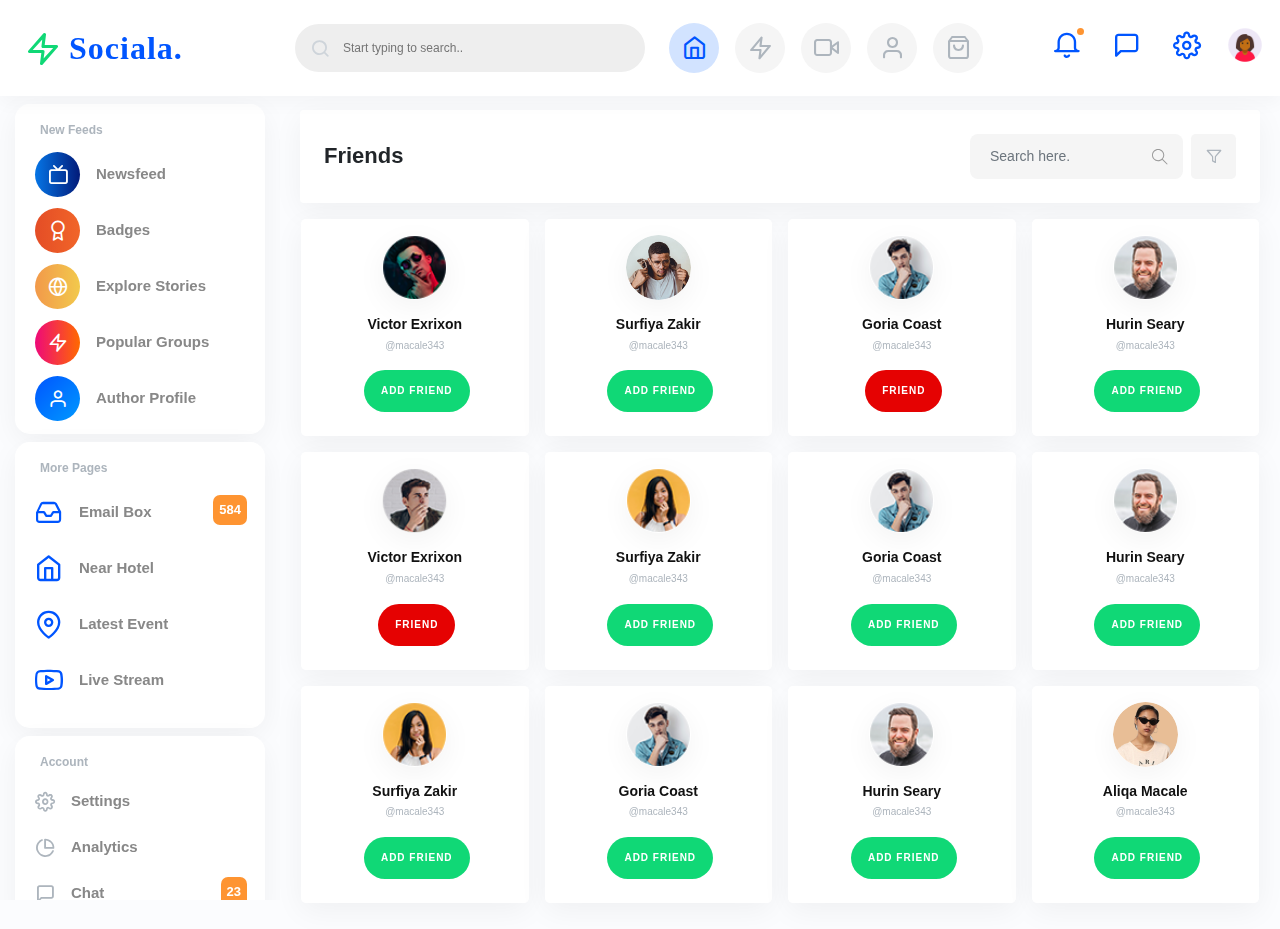
==== default-member.html @ 2d54204a "First Commit" ====
<!DOCTYPE html>
<html lang="en">
<head>
    <meta charset="UTF-8">
    <meta name="viewport" content="width=device-width, initial-scale=1.0">
    <meta http-equiv="X-UA-Compatible" content="ie=edge">
    <title>Sociala - Social Network App HTML Template </title>

    <link rel="stylesheet" href="css/themify-icons.css">
    <link rel="stylesheet" href="css/feather.css">
    <!-- Favicon icon -->
    <link rel="icon" type="image/png" sizes="16x16" href="images/favicon.png">
    <!-- Custom Stylesheet -->
    <link rel="stylesheet" href="css/style.css">

</head>

<body class="color-theme-blue mont-font">

    <div class="preloader"></div>

    
    <div class="main-wrapper">

        <!-- navigation top-->
        <div class="nav-header bg-white shadow-xs border-0">
            <div class="nav-top">
                <a href="index.html"><i class="feather-zap text-success display1-size me-2 ms-0"></i><span class="d-inline-block fredoka-font ls-3 fw-600 text-current font-xxl logo-text mb-0">Sociala. </span> </a>
                <a href="#" class="mob-menu ms-auto me-2 chat-active-btn"><i class="feather-message-circle text-grey-900 font-sm btn-round-md bg-greylight"></i></a>
                <a href="default-video.html" class="mob-menu me-2"><i class="feather-video text-grey-900 font-sm btn-round-md bg-greylight"></i></a>
                <a href="#" class="me-2 menu-search-icon mob-menu"><i class="feather-search text-grey-900 font-sm btn-round-md bg-greylight"></i></a>
                <button class="nav-menu me-0 ms-2"></button>
            </div>
            
            <form action="#" class="float-left header-search">
                <div class="form-group mb-0 icon-input">
                    <i class="feather-search font-sm text-grey-400"></i>
                    <input type="text" placeholder="Start typing to search.." class="bg-grey border-0 lh-32 pt-2 pb-2 ps-5 pe-3 font-xssss fw-500 rounded-xl w350 theme-dark-bg">
                </div>
            </form>
            <a href="default.html" class="p-2 text-center ms-3 menu-icon center-menu-icon"><i class="feather-home font-lg alert-primary btn-round-lg theme-dark-bg text-current "></i></a>
            <a href="default-storie.html" class="p-2 text-center ms-0 menu-icon center-menu-icon"><i class="feather-zap font-lg bg-greylight btn-round-lg theme-dark-bg text-grey-500 "></i></a>
            <a href="default-video.html" class="p-2 text-center ms-0 menu-icon center-menu-icon"><i class="feather-video font-lg bg-greylight btn-round-lg theme-dark-bg text-grey-500 "></i></a>
            <a href="default-group.html" class="p-2 text-center ms-0 menu-icon center-menu-icon"><i class="feather-user font-lg bg-greylight btn-round-lg theme-dark-bg text-grey-500 "></i></a>
            <a href="shop-2.html" class="p-2 text-center ms-0 menu-icon center-menu-icon"><i class="feather-shopping-bag font-lg bg-greylight btn-round-lg theme-dark-bg text-grey-500 "></i></a>

            <a href="#" class="p-2 text-center ms-auto menu-icon" id="dropdownMenu3" data-toggle="dropdown" aria-haspopup="true" aria-expanded="false" data-bs-toggle="dropdown"><span class="dot-count bg-warning"></span><i class="feather-bell font-xl text-current"></i></a>
            <div class="dropdown-menu dropdown-menu-end p-4 rounded-3 border-0 shadow-lg" aria-labelledby="dropdownMenu3">
                
                <h4 class="fw-700 font-xss mb-4">Notification</h4>
                <div class="card bg-transparent-card w-100 border-0 ps-5 mb-3">
                    <img src="images/user-8.png" alt="user" class="w40 position-absolute left-0">
                    <h5 class="font-xsss text-grey-900 mb-1 mt-0 fw-700 d-block">Hendrix Stamp <span class="text-grey-400 font-xsssss fw-600 float-right mt-1"> 3 min</span></h5>
                    <h6 class="text-grey-500 fw-500 font-xssss lh-4">There are many variations of pass..</h6>
                </div>
                <div class="card bg-transparent-card w-100 border-0 ps-5 mb-3">
                    <img src="images/user-4.png" alt="user" class="w40 position-absolute left-0">
                    <h5 class="font-xsss text-grey-900 mb-1 mt-0 fw-700 d-block">Goria Coast <span class="text-grey-400 font-xsssss fw-600 float-right mt-1"> 2 min</span></h5>
                    <h6 class="text-grey-500 fw-500 font-xssss lh-4">Mobile Apps UI Designer is require..</h6>
                </div>

                <div class="card bg-transparent-card w-100 border-0 ps-5 mb-3">
                    <img src="images/user-7.png" alt="user" class="w40 position-absolute left-0">
                    <h5 class="font-xsss text-grey-900 mb-1 mt-0 fw-700 d-block">Surfiya Zakir <span class="text-grey-400 font-xsssss fw-600 float-right mt-1"> 1 min</span></h5>
                    <h6 class="text-grey-500 fw-500 font-xssss lh-4">Mobile Apps UI Designer is require..</h6>
                </div>
                <div class="card bg-transparent-card w-100 border-0 ps-5">
                    <img src="images/user-6.png" alt="user" class="w40 position-absolute left-0">
                    <h5 class="font-xsss text-grey-900 mb-1 mt-0 fw-700 d-block">Victor Exrixon <span class="text-grey-400 font-xsssss fw-600 float-right mt-1"> 30 sec</span></h5>
                    <h6 class="text-grey-500 fw-500 font-xssss lh-4">Mobile Apps UI Designer is require..</h6>
                </div>
            </div>
            <a href="#" class="p-2 text-center ms-3 menu-icon chat-active-btn"><i class="feather-message-square font-xl text-current"></i></a>
            <div class="p-2 text-center ms-3 position-relative dropdown-menu-icon menu-icon cursor-pointer">
                <i class="feather-settings animation-spin d-inline-block font-xl text-current"></i>
                <div class="dropdown-menu-settings switchcolor-wrap">
                    <h4 class="fw-700 font-sm mb-4">Settings</h4>
                    <h6 class="font-xssss text-grey-500 fw-700 mb-3 d-block">Choose Color Theme</h6>
                    <ul>
                        <li>
                            <label class="item-radio item-content">
                                <input type="radio" name="color-radio" value="red" checked=""><i class="ti-check"></i>
                                <span class="circle-color bg-red" style="background-color: #ff3b30;"></span>
                            </label>
                        </li>
                        <li>
                            <label class="item-radio item-content">
                                <input type="radio" name="color-radio" value="green"><i class="ti-check"></i>
                                <span class="circle-color bg-green" style="background-color: #4cd964;"></span>
                            </label>
                        </li>
                        <li>
                            <label class="item-radio item-content">
                                <input type="radio" name="color-radio" value="blue" checked=""><i class="ti-check"></i>
                                <span class="circle-color bg-blue" style="background-color: #132977;"></span>
                            </label>
                        </li>
                        <li>
                            <label class="item-radio item-content">
                                <input type="radio" name="color-radio" value="pink"><i class="ti-check"></i>
                                <span class="circle-color bg-pink" style="background-color: #ff2d55;"></span>
                            </label>
                        </li>
                        <li>
                            <label class="item-radio item-content">
                                <input type="radio" name="color-radio" value="yellow"><i class="ti-check"></i>
                                <span class="circle-color bg-yellow" style="background-color: #ffcc00;"></span>
                            </label>
                        </li>
                        <li>
                            <label class="item-radio item-content">
                                <input type="radio" name="color-radio" value="orange"><i class="ti-check"></i>
                                <span class="circle-color bg-orange" style="background-color: #ff9500;"></span>
                            </label>
                        </li>
                        <li>
                            <label class="item-radio item-content">
                                <input type="radio" name="color-radio" value="gray"><i class="ti-check"></i>
                                <span class="circle-color bg-gray" style="background-color: #8e8e93;"></span>
                            </label>
                        </li>

                        <li>
                            <label class="item-radio item-content">
                                <input type="radio" name="color-radio" value="brown"><i class="ti-check"></i>
                                <span class="circle-color bg-brown" style="background-color: #D2691E;"></span>
                            </label>
                        </li>
                        <li>
                            <label class="item-radio item-content">
                                <input type="radio" name="color-radio" value="darkgreen"><i class="ti-check"></i>
                                <span class="circle-color bg-darkgreen" style="background-color: #228B22;"></span>
                            </label>
                        </li>
                        <li>
                            <label class="item-radio item-content">
                                <input type="radio" name="color-radio" value="deeppink"><i class="ti-check"></i>
                                <span class="circle-color bg-deeppink" style="background-color: #FFC0CB;"></span>
                            </label>
                        </li>
                        <li>
                            <label class="item-radio item-content">
                                <input type="radio" name="color-radio" value="cadetblue"><i class="ti-check"></i>
                                <span class="circle-color bg-cadetblue" style="background-color: #5f9ea0;"></span>
                            </label>
                        </li>
                        <li>
                            <label class="item-radio item-content">
                                <input type="radio" name="color-radio" value="darkorchid"><i class="ti-check"></i>
                                <span class="circle-color bg-darkorchid" style="background-color: #9932cc;"></span>
                            </label>
                        </li>
                    </ul>
                    
                    <div class="card bg-transparent-card border-0 d-block mt-3">
                        <h4 class="d-inline font-xssss mont-font fw-700">Header Background</h4>
                        <div class="d-inline float-right mt-1">
                            <label class="toggle toggle-menu-color"><input type="checkbox"><span class="toggle-icon"></span></label>
                        </div>
                    </div>
                    <div class="card bg-transparent-card border-0 d-block mt-3">
                        <h4 class="d-inline font-xssss mont-font fw-700">Menu Position</h4>
                        <div class="d-inline float-right mt-1">
                            <label class="toggle toggle-menu"><input type="checkbox"><span class="toggle-icon"></span></label>
                        </div>
                    </div>
                    <div class="card bg-transparent-card border-0 d-block mt-3">
                        <h4 class="d-inline font-xssss mont-font fw-700">Dark Mode</h4>
                        <div class="d-inline float-right mt-1">
                            <label class="toggle toggle-dark"><input type="checkbox"><span class="toggle-icon"></span></label>
                        </div>
                    </div>
                    
                </div>
            </div>
            

            <a href="default-settings.html" class="p-0 ms-3 menu-icon"><img src="images/profile-4.png" alt="user" class="w40 mt--1"></a>
            
        </div>
        <!-- navigation top -->

        <!-- navigation left -->
        <nav class="navigation scroll-bar">
            <div class="container ps-0 pe-0">
                <div class="nav-content">
                    <div class="nav-wrap bg-white bg-transparent-card rounded-xxl shadow-xss pt-3 pb-1 mb-2 mt-2">
                        <div class="nav-caption fw-600 font-xssss text-grey-500"><span>New </span>Feeds</div>
                        <ul class="mb-1 top-content">
                            <li class="logo d-none d-xl-block d-lg-block"></li>
                            <li><a href="default.html" class="nav-content-bttn open-font" ><i class="feather-tv btn-round-md bg-blue-gradiant me-3"></i><span>Newsfeed</span></a></li>
                            <li><a href="default-badge.html" class="nav-content-bttn open-font" ><i class="feather-award btn-round-md bg-red-gradiant me-3"></i><span>Badges</span></a></li>
                            <li><a href="default-storie.html" class="nav-content-bttn open-font" ><i class="feather-globe btn-round-md bg-gold-gradiant me-3"></i><span>Explore Stories</span></a></li>
                            <li><a href="default-group.html" class="nav-content-bttn open-font" ><i class="feather-zap btn-round-md bg-mini-gradiant me-3"></i><span>Popular Groups</span></a></li>
                            <li><a href="user-page.html" class="nav-content-bttn open-font"><i class="feather-user btn-round-md bg-primary-gradiant me-3"></i><span>Author Profile </span></a></li>                        
                        </ul>
                    </div>

                    <div class="nav-wrap bg-white bg-transparent-card rounded-xxl shadow-xss pt-3 pb-1 mb-2">
                        <div class="nav-caption fw-600 font-xssss text-grey-500"><span>More </span>Pages</div>
                        <ul class="mb-3">
                            <li><a href="default-email-box.html" class="nav-content-bttn open-font"><i class="font-xl text-current feather-inbox me-3"></i><span>Email Box</span><span class="circle-count bg-warning mt-1">584</span></a></li>
                            <li><a href="default-hotel.html" class="nav-content-bttn open-font"><i class="font-xl text-current feather-home me-3"></i><span>Near Hotel</span></a></li>
                            <li><a href="default-event.html" class="nav-content-bttn open-font"><i class="font-xl text-current feather-map-pin me-3"></i><span>Latest Event</span></a></li>
                            <li><a href="default-live-stream.html" class="nav-content-bttn open-font"><i class="font-xl text-current feather-youtube me-3"></i><span>Live Stream</span></a></li>                        
                        </ul>
                    </div>
                    <div class="nav-wrap bg-white bg-transparent-card rounded-xxl shadow-xss pt-3 pb-1">
                        <div class="nav-caption fw-600 font-xssss text-grey-500"><span></span> Account</div>
                        <ul class="mb-1">
                            <li class="logo d-none d-xl-block d-lg-block"></li>
                            <li><a href="default-settings.html" class="nav-content-bttn open-font h-auto pt-2 pb-2"><i class="font-sm feather-settings me-3 text-grey-500"></i><span>Settings</span></a></li>
                            <li><a href="default-analytics.html" class="nav-content-bttn open-font h-auto pt-2 pb-2"><i class="font-sm feather-pie-chart me-3 text-grey-500"></i><span>Analytics</span></a></li>
                            <li><a href="default-message.html" class="nav-content-bttn open-font h-auto pt-2 pb-2"><i class="font-sm feather-message-square me-3 text-grey-500"></i><span>Chat</span><span class="circle-count bg-warning mt-0">23</span></a></li>
                        </ul>
                    </div>
                </div>
            </div>
        </nav>
        <!-- navigation left -->
        <!-- main content -->
        <div class="main-content right-chat-active">
            
            <div class="middle-sidebar-bottom">
                <div class="middle-sidebar-left pe-0">
                    <div class="row">
                        <div class="col-xl-12">
                            <div class="card shadow-xss w-100 d-block d-flex border-0 p-4 mb-3">
                                <div class="card-body d-flex align-items-center p-0">
                                    <h2 class="fw-700 mb-0 mt-0 font-md text-grey-900">Friends</h2>
                                    <div class="search-form-2 ms-auto">
                                        <i class="ti-search font-xss"></i>
                                        <input type="text" class="form-control text-grey-500 mb-0 bg-greylight theme-dark-bg border-0" placeholder="Search here.">
                                    </div>
                                    <a href="#" class="btn-round-md ms-2 bg-greylight theme-dark-bg rounded-3"><i class="feather-filter font-xss text-grey-500"></i></a>
                                </div>
                            </div>

                            <div class="row ps-2 pe-2">
                                <div class="col-md-3 col-sm-4 pe-2 ps-2">
                                    <div class="card d-block border-0 shadow-xss rounded-3 overflow-hidden mb-3">
                                        <div class="card-body d-block w-100 ps-3 pe-3 pb-4 text-center">
                                            <figure class="avatar ms-auto me-auto mb-0 position-relative w65 z-index-1"><img src="images/user-7.png" alt="image" class="float-right p-0 bg-white rounded-circle w-100 shadow-xss"></figure>
                                            <div class="clearfix"></div>
                                            <h4 class="fw-700 font-xsss mt-3 mb-1">Victor Exrixon </h4>
                                            <p class="fw-500 font-xsssss text-grey-500 mt-0 mb-3">@macale343</p>
                                            <a href="#" class="mt-0 btn pt-2 pb-2 ps-3 pe-3 lh-24 ms-1 ls-3 d-inline-block rounded-xl bg-success font-xsssss fw-700 ls-lg text-white">ADD FRIEND</a>
                                        </div>
                                    </div>
                                </div> 

                                <div class="col-md-3 col-sm-4 pe-2 ps-2">
                                    <div class="card d-block border-0 shadow-xss rounded-3 overflow-hidden mb-3">
                                        <div class="card-body d-block w-100 ps-3 pe-3 pb-4 text-center">
                                            <figure class="avatar ms-auto me-auto mb-0 position-relative w65 z-index-1"><img src="images/user-12.png" alt="image" class="float-right p-0 bg-white rounded-circle w-100 shadow-xss"></figure>
                                            <div class="clearfix"></div>
                                            <h4 class="fw-700 font-xsss mt-3 mb-1">Surfiya Zakir </h4>
                                            <p class="fw-500 font-xsssss text-grey-500 mt-0 mb-3">@macale343</p>
                                            <a href="#" class="mt-0 btn pt-2 pb-2 ps-3 pe-3 lh-24 ms-1 ls-3 d-inline-block rounded-xl bg-success font-xsssss fw-700 ls-lg text-white">ADD FRIEND</a>
                                        </div>
                                    </div>
                                </div>                                 

                                <div class="col-md-3 col-sm-4 pe-2 ps-2">
                                    <div class="card d-block border-0 shadow-xss rounded-3 overflow-hidden mb-3">
                                        <div class="card-body d-block w-100 ps-3 pe-3 pb-4 text-center">
                                            <figure class="avatar ms-auto me-auto mb-0 position-relative w65 z-index-1"><img src="images/user-4.png" alt="image" class="float-right p-0 bg-white rounded-circle w-100 shadow-xss"></figure>
                                            <div class="clearfix"></div>
                                            <h4 class="fw-700 font-xsss mt-3 mb-1">Goria Coast </h4>
                                            <p class="fw-500 font-xsssss text-grey-500 mt-0 mb-3">@macale343</p>
                                            <a href="#" class="mt-0 btn pt-2 pb-2 ps-3 pe-3 lh-24 ms-1 ls-3 d-inline-block rounded-xl bg-danger font-xsssss fw-700 ls-lg text-white">FRIEND</a>
                                        </div>
                                    </div>
                                </div> 

                                <div class="col-md-3 col-sm-4 pe-2 ps-2">
                                    <div class="card d-block border-0 shadow-xss rounded-3 overflow-hidden mb-3">
                                        <div class="card-body d-block w-100 ps-3 pe-3 pb-4 text-center">
                                            <figure class="avatar ms-auto me-auto mb-0 position-relative w65 z-index-1"><img src="images/user-3.png" alt="image" class="float-right p-0 bg-white rounded-circle w-100 shadow-xss"></figure>
                                            <div class="clearfix"></div>
                                            <h4 class="fw-700 font-xsss mt-3 mb-1">Hurin Seary </h4>
                                            <p class="fw-500 font-xsssss text-grey-500 mt-0 mb-3">@macale343</p>
                                            <a href="#" class="mt-0 btn pt-2 pb-2 ps-3 pe-3 lh-24 ms-1 ls-3 d-inline-block rounded-xl bg-success font-xsssss fw-700 ls-lg text-white">ADD FRIEND</a>
                                        </div>
                                    </div>
                                </div>


                                <div class="col-md-3 col-sm-4 pe-2 ps-2">
                                    <div class="card d-block border-0 shadow-xss rounded-3 overflow-hidden mb-3 mt-0">
                                        <div class="card-body d-block w-100 ps-3 pe-3 pb-4 text-center">
                                            <figure class="avatar ms-auto me-auto mb-0 position-relative w65 z-index-1"><img src="images/user-2.png" alt="image" class="float-right p-0 bg-white rounded-circle w-100 shadow-xss"></figure>
                                            <div class="clearfix"></div>
                                            <h4 class="fw-700 font-xsss mt-3 mb-1">Victor Exrixon </h4>
                                            <p class="fw-500 font-xsssss text-grey-500 mt-0 mb-3">@macale343</p>
                                            <a href="#" class="mt-0 btn pt-2 pb-2 ps-3 pe-3 lh-24 ms-1 ls-3 d-inline-block rounded-xl bg-danger font-xsssss fw-700 ls-lg text-white">FRIEND</a>
                                        </div>
                                    </div>
                                </div> 

                                <div class="col-md-3 col-sm-4 pe-2 ps-2">
                                    <div class="card d-block border-0 shadow-xss rounded-3 overflow-hidden mb-3 mt-0">
                                        <div class="card-body d-block w-100 ps-3 pe-3 pb-4 text-center">
                                            <figure class="avatar ms-auto me-auto mb-0 position-relative w65 z-index-1"><img src="images/user-8.png" alt="image" class="float-right p-0 bg-white rounded-circle w-100 shadow-xss"></figure>
                                            <div class="clearfix"></div>
                                            <h4 class="fw-700 font-xsss mt-3 mb-1">Surfiya Zakir </h4>
                                            <p class="fw-500 font-xsssss text-grey-500 mt-0 mb-3">@macale343</p>
                                            <a href="#" class="mt-0 btn pt-2 pb-2 ps-3 pe-3 lh-24 ms-1 ls-3 d-inline-block rounded-xl bg-success font-xsssss fw-700 ls-lg text-white">ADD FRIEND</a>
                                        </div>
                                    </div>
                                </div>                                 

                                <div class="col-md-3 col-sm-4 pe-2 ps-2">
                                    <div class="card d-block border-0 shadow-xss rounded-3 overflow-hidden mb-3 mt-0">
                                        <div class="card-body d-block w-100 ps-3 pe-3 pb-4 text-center">
                                            <figure class="avatar ms-auto me-auto mb-0 position-relative w65 z-index-1"><img src="images/user-4.png" alt="image" class="float-right p-0 bg-white rounded-circle w-100 shadow-xss"></figure>
                                            <div class="clearfix"></div>
                                            <h4 class="fw-700 font-xsss mt-3 mb-1">Goria Coast </h4>
                                            <p class="fw-500 font-xsssss text-grey-500 mt-0 mb-3">@macale343</p>
                                            <a href="#" class="mt-0 btn pt-2 pb-2 ps-3 pe-3 lh-24 ms-1 ls-3 d-inline-block rounded-xl bg-success font-xsssss fw-700 ls-lg text-white">ADD FRIEND</a>
                                        </div>
                                    </div>
                                </div> 

                                <div class="col-md-3 col-sm-4 pe-2 ps-2">
                                    <div class="card d-block border-0 shadow-xss rounded-3 overflow-hidden mb-3 mt-0">
                                        <div class="card-body d-block w-100 ps-3 pe-3 pb-4 text-center">
                                            <figure class="avatar ms-auto me-auto mb-0 position-relative w65 z-index-1"><img src="images/user-3.png" alt="image" class="float-right p-0 bg-white rounded-circle w-100 shadow-xss"></figure>
                                            <div class="clearfix"></div>
                                            <h4 class="fw-700 font-xsss mt-3 mb-1">Hurin Seary </h4>
                                            <p class="fw-500 font-xsssss text-grey-500 mt-0 mb-3">@macale343</p>
                                            <a href="#" class="mt-0 btn pt-2 pb-2 ps-3 pe-3 lh-24 ms-1 ls-3 d-inline-block rounded-xl bg-success font-xsssss fw-700 ls-lg text-white">ADD FRIEND</a>
                                        </div>
                                    </div>
                                </div> 


                                <div class="col-md-3 col-sm-4 pe-2 ps-2">
                                    <div class="card d-block border-0 shadow-xss rounded-3 overflow-hidden mb-3 mt-0">
                                        <div class="card-body d-block w-100 ps-3 pe-3 pb-4 text-center">
                                            <figure class="avatar ms-auto me-auto mb-0 position-relative w65 z-index-1"><img src="images/user-8.png" alt="image" class="float-right p-0 bg-white rounded-circle w-100 shadow-xss"></figure>
                                            <div class="clearfix"></div>
                                            <h4 class="fw-700 font-xsss mt-3 mb-1">Surfiya Zakir </h4>
                                            <p class="fw-500 font-xsssss text-grey-500 mt-0 mb-3">@macale343</p>
                                            <a href="#" class="mt-0 btn pt-2 pb-2 ps-3 pe-3 lh-24 ms-1 ls-3 d-inline-block rounded-xl bg-success font-xsssss fw-700 ls-lg text-white">ADD FRIEND</a>
                                        </div>
                                    </div>
                                </div> 

                                <div class="col-md-3 col-sm-4 pe-2 ps-2">
                                    <div class="card d-block border-0 shadow-xss rounded-3 overflow-hidden mb-3 mt-0">
                                        <div class="card-body d-block w-100 ps-3 pe-3 pb-4 text-center">
                                            <figure class="avatar ms-auto me-auto mb-0 position-relative w65 z-index-1"><img src="images/user-4.png" alt="image" class="float-right p-0 bg-white rounded-circle w-100 shadow-xss"></figure>
                                            <div class="clearfix"></div>
                                            <h4 class="fw-700 font-xsss mt-3 mb-1">Goria Coast </h4>
                                            <p class="fw-500 font-xsssss text-grey-500 mt-0 mb-3">@macale343</p>
                                            <a href="#" class="mt-0 btn pt-2 pb-2 ps-3 pe-3 lh-24 ms-1 ls-3 d-inline-block rounded-xl bg-success font-xsssss fw-700 ls-lg text-white">ADD FRIEND</a>
                                        </div>
                                    </div>
                                </div>                                 

                                <div class="col-md-3 col-sm-4 pe-2 ps-2">
                                    <div class="card d-block border-0 shadow-xss rounded-3 overflow-hidden mb-3 mt-0">
                                        <div class="card-body d-block w-100 ps-3 pe-3 pb-4 text-center">
                                            <figure class="avatar ms-auto me-auto mb-0 position-relative w65 z-index-1"><img src="images/user-3.png" alt="image" class="float-right p-0 bg-white rounded-circle w-100 shadow-xss"></figure>
                                            <div class="clearfix"></div>
                                            <h4 class="fw-700 font-xsss mt-3 mb-1">Hurin Seary </h4>
                                            <p class="fw-500 font-xsssss text-grey-500 mt-0 mb-3">@macale343</p>
                                            <a href="#" class="mt-0 btn pt-2 pb-2 ps-3 pe-3 lh-24 ms-1 ls-3 d-inline-block rounded-xl bg-success font-xsssss fw-700 ls-lg text-white">ADD FRIEND</a>
                                        </div>
                                    </div>
                                </div> 

                                <div class="col-md-3 col-sm-4 pe-2 ps-2">
                                    <div class="card d-block border-0 shadow-xss rounded-3 overflow-hidden mb-3 mt-0">
                                        <div class="card-body d-block w-100 ps-3 pe-3 pb-4 text-center">
                                            <figure class="avatar ms-auto me-auto mb-0 position-relative w65 z-index-1"><img src="images/user-11.png" alt="image" class="float-right p-0 bg-white rounded-circle w-100 shadow-xss" style="opacity: 1;"></figure>
                                            <div class="clearfix"></div>
                                            <h4 class="fw-700 font-xsss mt-3 mb-1">Aliqa Macale </h4>
                                            <p class="fw-500 font-xsssss text-grey-500 mt-0 mb-3">@macale343</p>
                                            <a href="#" class="mt-0 btn pt-2 pb-2 ps-3 pe-3 lh-24 ms-1 ls-3 d-inline-block rounded-xl bg-success font-xsssss fw-700 ls-lg text-white">ADD FRIEND</a>
                                        </div>
                                    </div>
                                </div> 
                            </div>
                        </div>               
                    </div>
                </div>
                 
            </div>            
        </div>
        <!-- main content -->

        <!-- right chat -->
        <div class="right-chat nav-wrap mt-2 right-scroll-bar">
            <div class="middle-sidebar-right-content bg-white shadow-xss rounded-xxl">

                <!-- loader wrapper -->
                <div class="preloader-wrap p-3">
                    <div class="box shimmer">
                        <div class="lines">
                            <div class="line s_shimmer"></div>
                            <div class="line s_shimmer"></div>
                            <div class="line s_shimmer"></div>
                            <div class="line s_shimmer"></div>
                        </div>
                    </div>
                    <div class="box shimmer mb-3">
                        <div class="lines">
                            <div class="line s_shimmer"></div>
                            <div class="line s_shimmer"></div>
                            <div class="line s_shimmer"></div>
                            <div class="line s_shimmer"></div>
                        </div>
                    </div>
                    <div class="box shimmer">
                        <div class="lines">
                            <div class="line s_shimmer"></div>
                            <div class="line s_shimmer"></div>
                            <div class="line s_shimmer"></div>
                            <div class="line s_shimmer"></div>
                        </div>
                    </div>
                </div>
                <!-- loader wrapper -->

                <div class="section full pe-3 ps-4 pt-4 position-relative feed-body">
                    <h4 class="font-xsssss text-grey-500 text-uppercase fw-700 ls-3">CONTACTS</h4>
                    <ul class="list-group list-group-flush">
                        <li class="bg-transparent list-group-item no-icon pe-0 ps-0 pt-2 pb-2 border-0 d-flex align-items-center">
                            <figure class="avatar float-left mb-0 me-2">
                                <img src="images/user-8.png" alt="image" class="w35">
                            </figure>
                            <h3 class="fw-700 mb-0 mt-0">
                                <a class="font-xssss text-grey-600 d-block text-dark model-popup-chat" href="#">Hurin Seary</a>
                            </h3>
                            <span class="badge badge-primary text-white badge-pill fw-500 mt-0">2</span>
                        </li>
                        <li class="bg-transparent list-group-item no-icon pe-0 ps-0 pt-2 pb-2 border-0 d-flex align-items-center">
                            <figure class="avatar float-left mb-0 me-2">
                                <img src="images/user-7.png" alt="image" class="w35">
                            </figure>
                            <h3 class="fw-700 mb-0 mt-0">
                                <a class="font-xssss text-grey-600 d-block text-dark model-popup-chat" href="#">Victor Exrixon</a>
                            </h3>
                            <span class="bg-success ms-auto btn-round-xss"></span>
                        </li>
                        <li class="bg-transparent list-group-item no-icon pe-0 ps-0 pt-2 pb-2 border-0 d-flex align-items-center">
                            <figure class="avatar float-left mb-0 me-2">
                                <img src="images/user-6.png" alt="image" class="w35">
                            </figure>
                            <h3 class="fw-700 mb-0 mt-0">
                                <a class="font-xssss text-grey-600 d-block text-dark model-popup-chat" href="#">Surfiya Zakir</a>
                            </h3>
                            <span class="bg-warning ms-auto btn-round-xss"></span>
                        </li>
                        <li class="bg-transparent list-group-item no-icon pe-0 ps-0 pt-2 pb-2 border-0 d-flex align-items-center">
                            <figure class="avatar float-left mb-0 me-2">
                                <img src="images/user-5.png" alt="image" class="w35">
                            </figure>
                            <h3 class="fw-700 mb-0 mt-0">
                                <a class="font-xssss text-grey-600 d-block text-dark model-popup-chat" href="#">Goria Coast</a>
                            </h3>
                            <span class="bg-success ms-auto btn-round-xss"></span>
                        </li>
                        <li class="bg-transparent list-group-item no-icon pe-0 ps-0 pt-2 pb-2 border-0 d-flex align-items-center">
                            <figure class="avatar float-left mb-0 me-2">
                                <img src="images/user-4.png" alt="image" class="w35">
                            </figure>
                            <h3 class="fw-700 mb-0 mt-0">
                                <a class="font-xssss text-grey-600 d-block text-dark model-popup-chat" href="#">Hurin Seary</a>
                            </h3>
                            <span class="badge mt-0 text-grey-500 badge-pill pe-0 font-xsssss">4:09 pm</span>
                        </li>
                        <li class="bg-transparent list-group-item no-icon pe-0 ps-0 pt-2 pb-2 border-0 d-flex align-items-center">
                            <figure class="avatar float-left mb-0 me-2">
                                <img src="images/user-3.png" alt="image" class="w35">
                            </figure>
                            <h3 class="fw-700 mb-0 mt-0">
                                <a class="font-xssss text-grey-600 d-block text-dark model-popup-chat" href="#">David Goria</a>
                            </h3>
                            <span class="badge mt-0 text-grey-500 badge-pill pe-0 font-xsssss">2 days</span>
                        </li>
                        <li class="bg-transparent list-group-item no-icon pe-0 ps-0 pt-2 pb-2 border-0 d-flex align-items-center">
                            <figure class="avatar float-left mb-0 me-2">
                                <img src="images/user-2.png" alt="image" class="w35">
                            </figure>
                            <h3 class="fw-700 mb-0 mt-0">
                                <a class="font-xssss text-grey-600 d-block text-dark model-popup-chat" href="#">Seary Victor</a>
                            </h3>
                            <span class="bg-success ms-auto btn-round-xss"></span>
                        </li>
                        <li class="bg-transparent list-group-item no-icon pe-0 ps-0 pt-2 pb-2 border-0 d-flex align-items-center">
                            <figure class="avatar float-left mb-0 me-2">
                                <img src="images/user-12.png" alt="image" class="w35">
                            </figure>
                            <h3 class="fw-700 mb-0 mt-0">
                                <a class="font-xssss text-grey-600 d-block text-dark model-popup-chat" href="#">Ana Seary</a>
                            </h3>
                            <span class="bg-success ms-auto btn-round-xss"></span>
                        </li>
                        
                    </ul>
                </div>
                <div class="section full pe-3 ps-4 pt-4 pb-4 position-relative feed-body">
                    <h4 class="font-xsssss text-grey-500 text-uppercase fw-700 ls-3">GROUPS</h4>
                    <ul class="list-group list-group-flush">
                        <li class="bg-transparent list-group-item no-icon pe-0 ps-0 pt-2 pb-2 border-0 d-flex align-items-center">
                            
                            <span class="btn-round-sm bg-primary-gradiant me-3 ls-3 text-white font-xssss fw-700">UD</span>
                            <h3 class="fw-700 mb-0 mt-0">
                                <a class="font-xssss text-grey-600 d-block text-dark model-popup-chat" href="#">Studio Express</a>
                            </h3>
                            <span class="badge mt-0 text-grey-500 badge-pill pe-0 font-xsssss">2 min</span>
                        </li>
                        <li class="bg-transparent list-group-item no-icon pe-0 ps-0 pt-2 pb-2 border-0 d-flex align-items-center">
                            
                            <span class="btn-round-sm bg-gold-gradiant me-3 ls-3 text-white font-xssss fw-700">UD</span>
                            <h3 class="fw-700 mb-0 mt-0">
                                <a class="font-xssss text-grey-600 d-block text-dark model-popup-chat" href="#">Armany Design</a>
                            </h3>
                            <span class="bg-warning ms-auto btn-round-xss"></span>
                        </li>
                        <li class="bg-transparent list-group-item no-icon pe-0 ps-0 pt-2 pb-2 border-0 d-flex align-items-center">
                            
                            <span class="btn-round-sm bg-mini-gradiant me-3 ls-3 text-white font-xssss fw-700">UD</span>
                            <h3 class="fw-700 mb-0 mt-0">
                                <a class="font-xssss text-grey-600 d-block text-dark model-popup-chat" href="#">De fabous</a>
                            </h3>
                            <span class="bg-success ms-auto btn-round-xss"></span>
                        </li>
                    </ul>
                </div>
                <div class="section full pe-3 ps-4 pt-0 pb-4 position-relative feed-body">
                    <h4 class="font-xsssss text-grey-500 text-uppercase fw-700 ls-3">Pages</h4>
                    <ul class="list-group list-group-flush">
                        <li class="bg-transparent list-group-item no-icon pe-0 ps-0 pt-2 pb-2 border-0 d-flex align-items-center">
                            
                            <span class="btn-round-sm bg-primary-gradiant me-3 ls-3 text-white font-xssss fw-700">UD</span>
                            <h3 class="fw-700 mb-0 mt-0">
                                <a class="font-xssss text-grey-600 d-block text-dark model-popup-chat" href="#">Armany Seary</a>
                            </h3>
                            <span class="bg-success ms-auto btn-round-xss"></span>
                        </li>
                        <li class="bg-transparent list-group-item no-icon pe-0 ps-0 pt-2 pb-2 border-0 d-flex align-items-center">
                            
                            <span class="btn-round-sm bg-gold-gradiant me-3 ls-3 text-white font-xssss fw-700">UD</span>
                            <h3 class="fw-700 mb-0 mt-0">
                                <a class="font-xssss text-grey-600 d-block text-dark model-popup-chat" href="#">Entropio Inc</a>
                            </h3>
                            <span class="bg-success ms-auto btn-round-xss"></span>
                        </li>
                        
                    </ul>
                </div>

            </div>
        </div>

        
        <!-- right chat -->
        
        <div class="app-footer border-0 shadow-lg bg-primary-gradiant">
            <a href="default.html" class="nav-content-bttn nav-center"><i class="feather-home"></i></a>
            <a href="default-video.html" class="nav-content-bttn"><i class="feather-package"></i></a>
            <a href="default-live-stream.html" class="nav-content-bttn" data-tab="chats"><i class="feather-layout"></i></a>            
            <a href="shop-2.html" class="nav-content-bttn"><i class="feather-layers"></i></a>
            <a href="default-settings.html" class="nav-content-bttn"><img src="images/female-profile.png" alt="user" class="w30 shadow-xss"></a>
        </div>

        <div class="app-header-search">
            <form class="search-form">
                <div class="form-group searchbox mb-0 border-0 p-1">
                    <input type="text" class="form-control border-0" placeholder="Search...">
                    <i class="input-icon">
                        <ion-icon name="search-outline" role="img" class="md hydrated" aria-label="search outline"></ion-icon>
                    </i>
                    <a href="#" class="ms-1 mt-1 d-inline-block close searchbox-close">
                        <i class="ti-close font-xs"></i>
                    </a>
                </div>
            </form>
        </div>

    </div> 

    <div class="modal bottom side fade" id="Modalstries" tabindex="-1" role="dialog" style=" overflow-y: auto;">
         <div class="modal-dialog modal-dialog-centered" role="document">
            <div class="modal-content border-0 bg-transparent">
                <button type="button" class="close mt-0 position-absolute top--30 right--10" data-dismiss="modal" aria-label="Close"><i class="ti-close text-white font-xssss"></i></button>
                <div class="modal-body p-0">
                    <div class="card w-100 border-0 rounded-3 overflow-hidden bg-gradiant-bottom bg-gradiant-top">
                        <div class="owl-carousel owl-theme dot-style3 story-slider owl-dot-nav nav-none">
                            <div class="item"><img src="images/story-5.jpg" alt="image"></div>
                            <div class="item"><img src="images/story-6.jpg" alt="image"></div>
                            <div class="item"><img src="images/story-7.jpg" alt="image"></div>
                            <div class="item"><img src="images/story-8.jpg" alt="image"></div>
                            
                        </div>
                    </div>
                    <div class="form-group mt-3 mb-0 p-3 position-absolute bottom-0 z-index-1 w-100">
                        <input type="text" class="style2-input w-100 bg-transparent border-light-md p-3 pe-5 font-xssss fw-500 text-white" value="Write Comments">               
                        <span class="feather-send text-white font-md text-white position-absolute" style="bottom: 35px;right:30px;"></span>
                    </div>
                </div>
            </div>
        </div>
    </div>

    <div class="modal-popup-chat">
        <div class="modal-popup-wrap bg-white p-0 shadow-lg rounded-3">
            <div class="modal-popup-header w-100 border-bottom">
                <div class="card p-3 d-block border-0 d-block">
                    <figure class="avatar mb-0 float-left me-2">
                        <img src="images/user-12.png" alt="image" class="w35 me-1">
                    </figure>
                    <h5 class="fw-700 text-primary font-xssss mt-1 mb-1">Hendrix Stamp</h5>
                    <h4 class="text-grey-500 font-xsssss mt-0 mb-0"><span class="d-inline-block bg-success btn-round-xss m-0"></span> Available</h4>
                    <a href="#" class="font-xssss position-absolute right-0 top-0 mt-3 me-4"><i class="ti-close text-grey-900 mt-2 d-inline-block"></i></a>
                </div>
            </div>
            <div class="modal-popup-body w-100 p-3 h-auto">
                <div class="message"><div class="message-content font-xssss lh-24 fw-500">Hi, how can I help you?</div></div>
                <div class="date-break font-xsssss lh-24 fw-500 text-grey-500 mt-2 mb-2">Mon 10:20am</div>
                <div class="message self text-right mt-2"><div class="message-content font-xssss lh-24 fw-500">I want those files for you. I want you to send 1 PDF and 1 image file.</div></div>
                <div class="snippet pt-3 ps-4 pb-2 pe-3 mt-2 bg-grey rounded-xl float-right" data-title=".dot-typing"><div class="stage"><div class="dot-typing"></div></div></div>
                <div class="clearfix"></div>
            </div>
            <div class="modal-popup-footer w-100 border-top">
                <div class="card p-3 d-block border-0 d-block">
                    <div class="form-group icon-right-input style1-input mb-0"><input type="text" placeholder="Start typing.." class="form-control rounded-xl bg-greylight border-0 font-xssss fw-500 ps-3"><i class="feather-send text-grey-500 font-md"></i></div>
                </div>
            </div>
        </div> 
    </div>



    <script src="js/plugin.js"></script>
    <script src="js/scripts.js"></script>
    
</body>

</html>
---- css/themify-icons.css ----
@font-face {
	font-family: 'themify';
	src:url('../fonts/themify.eot');
	src:url('../fonts/themify-1.eot') format('embedded-opentype'),
		url('../fonts/themify.woff') format('woff'),
		url('../fonts/themify.ttf') format('truetype'),
		url('../fonts/themify.svg') format('svg');
	font-weight: normal;
	font-style: normal;

}

[class^="ti-"], [class*=" ti-"] {
	font-family: 'themify';
	speak: none;
	font-style: normal;
	font-weight: normal;
	font-variant: normal;
	text-transform: none;
	line-height: 1;
	font-size: 14px; 

	/* Better Font Rendering =========== */
	-webkit-font-smoothing: antialiased;
	-moz-osx-font-smoothing: grayscale;
}

.ti-wand:before {
	content: "\e600";
}
.ti-volume:before {
	content: "\e601";
}
.ti-user:before {
	content: "\e602";
}
.ti-unlock:before {
	content: "\e603";
}
.ti-unlink:before {
	content: "\e604";
}
.ti-trash:before {
	content: "\e605";
}
.ti-thought:before {
	content: "\e606";
}
.ti-target:before {
	content: "\e607";
}
.ti-tag:before {
	content: "\e608";
}
.ti-tablet:before {
	content: "\e609";
}
.ti-star:before {
	content: "\e60a";
}
.ti-spray:before {
	content: "\e60b";
}
.ti-signal:before {
	content: "\e60c";
}
.ti-shopping-cart:before {
	content: "\e60d";
}
.ti-shopping-cart-full:before {
	content: "\e60e";
}
.ti-settings:before {
	content: "\e60f";
}
.ti-search:before {
	content: "\e610";
}
.ti-zoom-in:before {
	content: "\e611";
}
.ti-zoom-out:before {
	content: "\e612";
}
.ti-cut:before {
	content: "\e613";
}
.ti-ruler:before {
	content: "\e614";
}
.ti-ruler-pencil:before {
	content: "\e615";
}
.ti-ruler-alt:before {
	content: "\e616";
}
.ti-bookmark:before {
	content: "\e617";
}
.ti-bookmark-alt:before {
	content: "\e618";
}
.ti-reload:before {
	content: "\e619";
}
.ti-plus:before {
	content: "\e61a";
}
.ti-pin:before {
	content: "\e61b";
}
.ti-pencil:before {
	content: "\e61c";
}
.ti-pencil-alt:before {
	content: "\e61d";
}
.ti-paint-roller:before {
	content: "\e61e";
}
.ti-paint-bucket:before {
	content: "\e61f";
}
.ti-na:before {
	content: "\e620";
}
.ti-mobile:before {
	content: "\e621";
}
.ti-minus:before {
	content: "\e622";
}
.ti-medall:before {
	content: "\e623";
}
.ti-medall-alt:before {
	content: "\e624";
}
.ti-marker:before {
	content: "\e625";
}
.ti-marker-alt:before {
	content: "\e626";
}
.ti-arrow-up:before {
	content: "\e627";
}
.ti-arrow-right:before {
	content: "\e628";
}
.ti-arrow-left:before {
	content: "\e629";
}
.ti-arrow-down:before {
	content: "\e62a";
}
.ti-lock:before {
	content: "\e62b";
}
.ti-location-arrow:before {
	content: "\e62c";
}
.ti-link:before {
	content: "\e62d";
}
.ti-layout:before {
	content: "\e62e";
}
.ti-layers:before {
	content: "\e62f";
}
.ti-layers-alt:before {
	content: "\e630";
}
.ti-key:before {
	content: "\e631";
}
.ti-import:before {
	content: "\e632";
}
.ti-image:before {
	content: "\e633";
}
.ti-heart:before {
	content: "\e634";
}
.ti-heart-broken:before {
	content: "\e635";
}
.ti-hand-stop:before {
	content: "\e636";
}
.ti-hand-open:before {
	content: "\e637";
}
.ti-hand-drag:before {
	content: "\e638";
}
.ti-folder:before {
	content: "\e639";
}
.ti-flag:before {
	content: "\e63a";
}
.ti-flag-alt:before {
	content: "\e63b";
}
.ti-flag-alt-2:before {
	content: "\e63c";
}
.ti-eye:before {
	content: "\e63d";
}
.ti-export:before {
	content: "\e63e";
}
.ti-exchange-vertical:before {
	content: "\e63f";
}
.ti-desktop:before {
	content: "\e640";
}
.ti-cup:before {
	content: "\e641";
}
.ti-crown:before {
	content: "\e642";
}
.ti-comments:before {
	content: "\e643";
}
.ti-comment:before {
	content: "\e644";
}
.ti-comment-alt:before {
	content: "\e645";
}
.ti-close:before {
	content: "\e646";
}
.ti-clip:before {
	content: "\e647";
}
.ti-angle-up:before {
	content: "\e648";
}
.ti-angle-right:before {
	content: "\e649";
}
.ti-angle-left:before {
	content: "\e64a";
}
.ti-angle-down:before {
	content: "\e64b";
}
.ti-check:before {
	content: "\e64c";
}
.ti-check-box:before {
	content: "\e64d";
}
.ti-camera:before {
	content: "\e64e";
}
.ti-announcement:before {
	content: "\e64f";
}
.ti-brush:before {
	content: "\e650";
}
.ti-briefcase:before {
	content: "\e651";
}
.ti-bolt:before {
	content: "\e652";
}
.ti-bolt-alt:before {
	content: "\e653";
}
.ti-blackboard:before {
	content: "\e654";
}
.ti-bag:before {
	content: "\e655";
}
.ti-move:before {
	content: "\e656";
}
.ti-arrows-vertical:before {
	content: "\e657";
}
.ti-arrows-horizontal:before {
	content: "\e658";
}
.ti-fullscreen:before {
	content: "\e659";
}
.ti-arrow-top-right:before {
	content: "\e65a";
}
.ti-arrow-top-left:before {
	content: "\e65b";
}
.ti-arrow-circle-up:before {
	content: "\e65c";
}
.ti-arrow-circle-right:before {
	content: "\e65d";
}
.ti-arrow-circle-left:before {
	content: "\e65e";
}
.ti-arrow-circle-down:before {
	content: "\e65f";
}
.ti-angle-double-up:before {
	content: "\e660";
}
.ti-angle-double-right:before {
	content: "\e661";
}
.ti-angle-double-left:before {
	content: "\e662";
}
.ti-angle-double-down:before {
	content: "\e663";
}
.ti-zip:before {
	content: "\e664";
}
.ti-world:before {
	content: "\e665";
}
.ti-wheelchair:before {
	content: "\e666";
}
.ti-view-list:before {
	content: "\e667";
}
.ti-view-list-alt:before {
	content: "\e668";
}
.ti-view-grid:before {
	content: "\e669";
}
.ti-uppercase:before {
	content: "\e66a";
}
.ti-upload:before {
	content: "\e66b";
}
.ti-underline:before {
	content: "\e66c";
}
.ti-truck:before {
	content: "\e66d";
}
.ti-timer:before {
	content: "\e66e";
}
.ti-ticket:before {
	content: "\e66f";
}
.ti-thumb-up:before {
	content: "\e670";
}
.ti-thumb-down:before {
	content: "\e671";
}
.ti-text:before {
	content: "\e672";
}
.ti-stats-up:before {
	content: "\e673";
}
.ti-stats-down:before {
	content: "\e674";
}
.ti-split-v:before {
	content: "\e675";
}
.ti-split-h:before {
	content: "\e676";
}
.ti-smallcap:before {
	content: "\e677";
}
.ti-shine:before {
	content: "\e678";
}
.ti-shift-right:before {
	content: "\e679";
}
.ti-shift-left:before {
	content: "\e67a";
}
.ti-shield:before {
	content: "\e67b";
}
.ti-notepad:before {
	content: "\e67c";
}
.ti-server:before {
	content: "\e67d";
}
.ti-quote-right:before {
	content: "\e67e";
}
.ti-quote-left:before {
	content: "\e67f";
}
.ti-pulse:before {
	content: "\e680";
}
.ti-printer:before {
	content: "\e681";
}
.ti-power-off:before {
	content: "\e682";
}
.ti-plug:before {
	content: "\e683";
}
.ti-pie-chart:before {
	content: "\e684";
}
.ti-paragraph:before {
	content: "\e685";
}
.ti-panel:before {
	content: "\e686";
}
.ti-package:before {
	content: "\e687";
}
.ti-music:before {
	content: "\e688";
}
.ti-music-alt:before {
	content: "\e689";
}
.ti-mouse:before {
	content: "\e68a";
}
.ti-mouse-alt:before {
	content: "\e68b";
}
.ti-money:before {
	content: "\e68c";
}
.ti-microphone:before {
	content: "\e68d";
}
.ti-menu:before {
	content: "\e68e";
}
.ti-menu-alt:before {
	content: "\e68f";
}
.ti-map:before {
	content: "\e690";
}
.ti-map-alt:before {
	content: "\e691";
}
.ti-loop:before {
	content: "\e692";
}
.ti-location-pin:before {
	content: "\e693";
}
.ti-list:before {
	content: "\e694";
}
.ti-light-bulb:before {
	content: "\e695";
}
.ti-Italic:before {
	content: "\e696";
}
.ti-info:before {
	content: "\e697";
}
.ti-infinite:before {
	content: "\e698";
}
.ti-id-badge:before {
	content: "\e699";
}
.ti-hummer:before {
	content: "\e69a";
}
.ti-home:before {
	content: "\e69b";
}
.ti-help:before {
	content: "\e69c";
}
.ti-headphone:before {
	content: "\e69d";
}
.ti-harddrives:before {
	content: "\e69e";
}
.ti-harddrive:before {
	content: "\e69f";
}
.ti-gift:before {
	content: "\e6a0";
}
.ti-game:before {
	content: "\e6a1";
}
.ti-filter:before {
	content: "\e6a2";
}
.ti-files:before {
	content: "\e6a3";
}
.ti-file:before {
	content: "\e6a4";
}
.ti-eraser:before {
	content: "\e6a5";
}
.ti-envelope:before {
	content: "\e6a6";
}
.ti-download:before {
	content: "\e6a7";
}
.ti-direction:before {
	content: "\e6a8";
}
.ti-direction-alt:before {
	content: "\e6a9";
}
.ti-dashboard:before {
	content: "\e6aa";
}
.ti-control-stop:before {
	content: "\e6ab";
}
.ti-control-shuffle:before {
	content: "\e6ac";
}
.ti-control-play:before {
	content: "\e6ad";
}
.ti-control-pause:before {
	content: "\e6ae";
}
.ti-control-forward:before {
	content: "\e6af";
}
.ti-control-backward:before {
	content: "\e6b0";
}
.ti-cloud:before {
	content: "\e6b1";
}
.ti-cloud-up:before {
	content: "\e6b2";
}
.ti-cloud-down:before {
	content: "\e6b3";
}
.ti-clipboard:before {
	content: "\e6b4";
}
.ti-car:before {
	content: "\e6b5";
}
.ti-calendar:before {
	content: "\e6b6";
}
.ti-book:before {
	content: "\e6b7";
}
.ti-bell:before {
	content: "\e6b8";
}
.ti-basketball:before {
	content: "\e6b9";
}
.ti-bar-chart:before {
	content: "\e6ba";
}
.ti-bar-chart-alt:before {
	content: "\e6bb";
}
.ti-back-right:before {
	content: "\e6bc";
}
.ti-back-left:before {
	content: "\e6bd";
}
.ti-arrows-corner:before {
	content: "\e6be";
}
.ti-archive:before {
	content: "\e6bf";
}
.ti-anchor:before {
	content: "\e6c0";
}
.ti-align-right:before {
	content: "\e6c1";
}
.ti-align-left:before {
	content: "\e6c2";
}
.ti-align-justify:before {
	content: "\e6c3";
}
.ti-align-center:before {
	content: "\e6c4";
}
.ti-alert:before {
	content: "\e6c5";
}
.ti-alarm-clock:before {
	content: "\e6c6";
}
.ti-agenda:before {
	content: "\e6c7";
}
.ti-write:before {
	content: "\e6c8";
}
.ti-window:before {
	content: "\e6c9";
}
.ti-widgetized:before {
	content: "\e6ca";
}
.ti-widget:before {
	content: "\e6cb";
}
.ti-widget-alt:before {
	content: "\e6cc";
}
.ti-wallet:before {
	content: "\e6cd";
}
.ti-video-clapper:before {
	content: "\e6ce";
}
.ti-video-camera:before {
	content: "\e6cf";
}
.ti-vector:before {
	content: "\e6d0";
}
.ti-themify-logo:before {
	content: "\e6d1";
}
.ti-themify-favicon:before {
	content: "\e6d2";
}
.ti-themify-favicon-alt:before {
	content: "\e6d3";
}
.ti-support:before {
	content: "\e6d4";
}
.ti-stamp:before {
	content: "\e6d5";
}
.ti-split-v-alt:before {
	content: "\e6d6";
}
.ti-slice:before {
	content: "\e6d7";
}
.ti-shortcode:before {
	content: "\e6d8";
}
.ti-shift-right-alt:before {
	content: "\e6d9";
}
.ti-shift-left-alt:before {
	content: "\e6da";
}
.ti-ruler-alt-2:before {
	content: "\e6db";
}
.ti-receipt:before {
	content: "\e6dc";
}
.ti-pin2:before {
	content: "\e6dd";
}
.ti-pin-alt:before {
	content: "\e6de";
}
.ti-pencil-alt2:before {
	content: "\e6df";
}
.ti-palette:before {
	content: "\e6e0";
}
.ti-more:before {
	content: "\e6e1";
}
.ti-more-alt:before {
	content: "\e6e2";
}
.ti-microphone-alt:before {
	content: "\e6e3";
}
.ti-magnet:before {
	content: "\e6e4";
}
.ti-line-double:before {
	content: "\e6e5";
}
.ti-line-dotted:before {
	content: "\e6e6";
}
.ti-line-dashed:before {
	content: "\e6e7";
}
.ti-layout-width-full:before {
	content: "\e6e8";
}
.ti-layout-width-default:before {
	content: "\e6e9";
}
.ti-layout-width-default-alt:before {
	content: "\e6ea";
}
.ti-layout-tab:before {
	content: "\e6eb";
}
.ti-layout-tab-window:before {
	content: "\e6ec";
}
.ti-layout-tab-v:before {
	content: "\e6ed";
}
.ti-layout-tab-min:before {
	content: "\e6ee";
}
.ti-layout-slider:before {
	content: "\e6ef";
}
.ti-layout-slider-alt:before {
	content: "\e6f0";
}
.ti-layout-sidebar-right:before {
	content: "\e6f1";
}
.ti-layout-sidebar-none:before {
	content: "\e6f2";
}
.ti-layout-sidebar-left:before {
	content: "\e6f3";
}
.ti-layout-placeholder:before {
	content: "\e6f4";
}
.ti-layout-menu:before {
	content: "\e6f5";
}
.ti-layout-menu-v:before {
	content: "\e6f6";
}
.ti-layout-menu-separated:before {
	content: "\e6f7";
}
.ti-layout-menu-full:before {
	content: "\e6f8";
}
.ti-layout-media-right-alt:before {
	content: "\e6f9";
}
.ti-layout-media-right:before {
	content: "\e6fa";
}
.ti-layout-media-overlay:before {
	content: "\e6fb";
}
.ti-layout-media-overlay-alt:before {
	content: "\e6fc";
}
.ti-layout-media-overlay-alt-2:before {
	content: "\e6fd";
}
.ti-layout-media-left-alt:before {
	content: "\e6fe";
}
.ti-layout-media-left:before {
	content: "\e6ff";
}
.ti-layout-media-center-alt:before {
	content: "\e700";
}
.ti-layout-media-center:before {
	content: "\e701";
}
.ti-layout-list-thumb:before {
	content: "\e702";
}
.ti-layout-list-thumb-alt:before {
	content: "\e703";
}
.ti-layout-list-post:before {
	content: "\e704";
}
.ti-layout-list-large-image:before {
	content: "\e705";
}
.ti-layout-line-solid:before {
	content: "\e706";
}
.ti-layout-grid4:before {
	content: "\e707";
}
.ti-layout-grid3:before {
	content: "\e708";
}
.ti-layout-grid2:before {
	content: "\e709";
}
.ti-layout-grid2-thumb:before {
	content: "\e70a";
}
.ti-layout-cta-right:before {
	content: "\e70b";
}
.ti-layout-cta-left:before {
	content: "\e70c";
}
.ti-layout-cta-center:before {
	content: "\e70d";
}
.ti-layout-cta-btn-right:before {
	content: "\e70e";
}
.ti-layout-cta-btn-left:before {
	content: "\e70f";
}
.ti-layout-column4:before {
	content: "\e710";
}
.ti-layout-column3:before {
	content: "\e711";
}
.ti-layout-column2:before {
	content: "\e712";
}
.ti-layout-accordion-separated:before {
	content: "\e713";
}
.ti-layout-accordion-merged:before {
	content: "\e714";
}
.ti-layout-accordion-list:before {
	content: "\e715";
}
.ti-ink-pen:before {
	content: "\e716";
}
.ti-info-alt:before {
	content: "\e717";
}
.ti-help-alt:before {
	content: "\e718";
}
.ti-headphone-alt:before {
	content: "\e719";
}
.ti-hand-point-up:before {
	content: "\e71a";
}
.ti-hand-point-right:before {
	content: "\e71b";
}
.ti-hand-point-left:before {
	content: "\e71c";
}
.ti-hand-point-down:before {
	content: "\e71d";
}
.ti-gallery:before {
	content: "\e71e";
}
.ti-face-smile:before {
	content: "\e71f";
}
.ti-face-sad:before {
	content: "\e720";
}
.ti-credit-card:before {
	content: "\e721";
}
.ti-control-skip-forward:before {
	content: "\e722";
}
.ti-control-skip-backward:before {
	content: "\e723";
}
.ti-control-record:before {
	content: "\e724";
}
.ti-control-eject:before {
	content: "\e725";
}
.ti-comments-smiley:before {
	content: "\e726";
}
.ti-brush-alt:before {
	content: "\e727";
}
.ti-youtube:before {
	content: "\e728";
}
.ti-vimeo:before {
	content: "\e729";
}
.ti-twitter-alt:before {
	content: "\e72a";
}
.ti-time:before {
	content: "\e72b";
}
.ti-tumblr:before {
	content: "\e72c";
}
.ti-skype:before {
	content: "\e72d";
}
.ti-share:before {
	content: "\e72e";
}
.ti-share-alt:before {
	content: "\e72f";
}
.ti-rocket:before {
	content: "\e730";
}
.ti-pinterest:before {
	content: "\e731";
}
.ti-new-window:before {
	content: "\e732";
}
.ti-microsoft:before {
	content: "\e733";
}
.ti-list-ol:before {
	content: "\e734";
}
.ti-linkedin:before {
	content: "\e735";
}
.ti-layout-sidebar-2:before {
	content: "\e736";
}
.ti-layout-grid4-alt:before {
	content: "\e737";
}
.ti-layout-grid3-alt:before {
	content: "\e738";
}
.ti-layout-grid2-alt:before {
	content: "\e739";
}
.ti-layout-column4-alt:before {
	content: "\e73a";
}
.ti-layout-column3-alt:before {
	content: "\e73b";
}
.ti-layout-column2-alt:before {
	content: "\e73c";
}
.ti-instagram:before {
	content: "\e73d";
}
.ti-google:before {
	content: "\e73e";
}
.ti-github:before {
	content: "\e73f";
}
.ti-flickr:before {
	content: "\e740";
}
.ti-facebook:before {
	content: "\e741";
}
.ti-dropbox:before {
	content: "\e742";
}
.ti-dribbble:before {
	content: "\e743";
}
.ti-apple:before {
	content: "\e744";
}
.ti-android:before {
	content: "\e745";
}
.ti-save:before {
	content: "\e746";
}
.ti-save-alt:before {
	content: "\e747";
}
.ti-yahoo:before {
	content: "\e748";
}
.ti-wordpress:before {
	content: "\e749";
}
.ti-vimeo-alt:before {
	content: "\e74a";
}
.ti-twitter-alt:before {
	content: "\e74b";
}
.ti-tumblr-alt:before {
	content: "\e74c";
}
.ti-trello:before {
	content: "\e74d";
}
.ti-stack-overflow:before {
	content: "\e74e";
}
.ti-soundcloud:before {
	content: "\e74f";
}
.ti-sharethis:before {
	content: "\e750";
}
.ti-sharethis-alt:before {
	content: "\e751";
}
.ti-reddit:before {
	content: "\e752";
}
.ti-pinterest-alt:before {
	content: "\e753";
}
.ti-microsoft-alt:before {
	content: "\e754";
}
.ti-linux:before {
	content: "\e755";
}
.ti-jsfiddle:before {
	content: "\e756";
}
.ti-joomla:before {
	content: "\e757";
}
.ti-html5:before {
	content: "\e758";
}
.ti-flickr-alt:before {
	content: "\e759";
}
.ti-email:before {
	content: "\e75a";
}
.ti-drupal:before {
	content: "\e75b";
}
.ti-dropbox-alt:before {
	content: "\e75c";
}
.ti-css3:before {
	content: "\e75d";
}
.ti-rss:before {
	content: "\e75e";
}
.ti-rss-alt:before {
	content: "\e75f";
}
---- css/feather.css ----
@font-face {
	font-family: 'Feather';
	src:
	url('../fonts/Feather.ttf') format('truetype'),
	url('../fonts/Feather.woff') format('woff'),
	url('../fonts/Feather.svg') format('svg');
	font-weight: normal;
	font-style: normal;
}
[class^="feather-"], [class*=" feather-"] {
	font-family: 'feather' !important;
	speak: none;
	font-style: normal;
	font-weight: normal;
	font-variant: normal;
	text-transform: none;
	line-height: 1;
	-webkit-font-smoothing: antialiased;
	-moz-osx-font-smoothing: grayscale;
}

.feather-activity:before {
	content: "\e900";
}
.feather-airplay:before {
	content: "\e901";
}
.feather-alert-circle:before {
	content: "\e902";
}
.feather-alert-octagon:before {
	content: "\e903";
}
.feather-alert-triangle:before {
	content: "\e904";
}
.feather-align-center:before {
	content: "\e905";
}
.feather-align-justify:before {
	content: "\e906";
}
.feather-align-left:before {
	content: "\e907";
}
.feather-align-right:before {
	content: "\e908";
}
.feather-anchor:before {
	content: "\e909";
}
.feather-aperture:before {
	content: "\e90a";
}
.feather-archive:before {
	content: "\e90b";
}
.feather-arrow-down:before {
	content: "\e90c";
}
.feather-arrow-down-circle:before {
	content: "\e90d";
}
.feather-arrow-down-left:before {
	content: "\e90e";
}
.feather-arrow-down-right:before {
	content: "\e90f";
}
.feather-arrow-left:before {
	content: "\e910";
}
.feather-arrow-left-circle:before {
	content: "\e911";
}
.feather-arrow-right:before {
	content: "\e912";
}
.feather-arrow-right-circle:before {
	content: "\e913";
}
.feather-arrow-up:before {
	content: "\e914";
}
.feather-arrow-up-circle:before {
	content: "\e915";
}
.feather-arrow-up-left:before {
	content: "\e916";
}
.feather-arrow-up-right:before {
	content: "\e917";
}
.feather-at-sign:before {
	content: "\e918";
}
.feather-award:before {
	content: "\e919";
}
.feather-bar-chart:before {
	content: "\e91a";
}
.feather-bar-chart-2:before {
	content: "\e91b";
}
.feather-battery:before {
	content: "\e91c";
}
.feather-battery-charging:before {
	content: "\e91d";
}
.feather-bell:before {
	content: "\e91e";
}
.feather-bell-off:before {
	content: "\e91f";
}
.feather-bluetooth:before {
	content: "\e920";
}
.feather-bold:before {
	content: "\e921";
}
.feather-book:before {
	content: "\e922";
}
.feather-book-open:before {
	content: "\e923";
}
.feather-bookmark:before {
	content: "\e924";
}
.feather-box:before {
	content: "\e925";
}
.feather-briefcase:before {
	content: "\e926";
}
.feather-calendar:before {
	content: "\e927";
}
.feather-camera:before {
	content: "\e928";
}
.feather-camera-off:before {
	content: "\e929";
}
.feather-cast:before {
	content: "\e92a";
}
.feather-check:before {
	content: "\e92b";
}
.feather-check-circle:before {
	content: "\e92c";
}
.feather-check-square:before {
	content: "\e92d";
}
.feather-chevron-down:before {
	content: "\e92e";
}
.feather-chevron-left:before {
	content: "\e92f";
}
.feather-chevron-right:before {
	content: "\e930";
}
.feather-chevron-up:before {
	content: "\e931";
}
.feather-chevrons-down:before {
	content: "\e932";
}
.feather-chevrons-left:before {
	content: "\e933";
}
.feather-chevrons-right:before {
	content: "\e934";
}
.feather-chevrons-up:before {
	content: "\e935";
}
.feather-chrome:before {
	content: "\e936";
}
.feather-circle:before {
	content: "\e937";
}
.feather-clipboard:before {
	content: "\e938";
}
.feather-clock:before {
	content: "\e939";
}
.feather-cloud:before {
	content: "\e93a";
}
.feather-cloud-drizzle:before {
	content: "\e93b";
}
.feather-cloud-lightning:before {
	content: "\e93c";
}
.feather-cloud-off:before {
	content: "\e93d";
}
.feather-cloud-rain:before {
	content: "\e93e";
}
.feather-cloud-snow:before {
	content: "\e93f";
}
.feather-code:before {
	content: "\e940";
}
.feather-codepen:before {
	content: "\e941";
}
.feather-command:before {
	content: "\e942";
}
.feather-compass:before {
	content: "\e943";
}
.feather-copy:before {
	content: "\e944";
}
.feather-corner-down-left:before {
	content: "\e945";
}
.feather-corner-down-right:before {
	content: "\e946";
}
.feather-corner-left-down:before {
	content: "\e947";
}
.feather-corner-left-up:before {
	content: "\e948";
}
.feather-corner-right-down:before {
	content: "\e949";
}
.feather-corner-right-up:before {
	content: "\e94a";
}
.feather-corner-up-left:before {
	content: "\e94b";
}
.feather-corner-up-right:before {
	content: "\e94c";
}
.feather-cpu:before {
	content: "\e94d";
}
.feather-credit-card:before {
	content: "\e94e";
}
.feather-crop:before {
	content: "\e94f";
}
.feather-crosshair:before {
	content: "\e950";
}
.feather-database:before {
	content: "\e951";
}
.feather-delete:before {
	content: "\e952";
}
.feather-disc:before {
	content: "\e953";
}
.feather-dollar-sign:before {
	content: "\e954";
}
.feather-download:before {
	content: "\e955";
}
.feather-download-cloud:before {
	content: "\e956";
}
.feather-droplet:before {
	content: "\e957";
}
.feather-edit:before {
	content: "\e958";
}
.feather-edit-2:before {
	content: "\e959";
}
.feather-edit-3:before {
	content: "\e95a";
}
.feather-external-link:before {
	content: "\e95b";
}
.feather-eye:before {
	content: "\e95c";
}
.feather-eye-off:before {
	content: "\e95d";
}
.feather-facebook:before {
	content: "\e95e";
}
.feather-fast-forward:before {
	content: "\e95f";
}
.feather-feather:before {
	content: "\e960";
}
.feather-file:before {
	content: "\e961";
}
.feather-file-minus:before {
	content: "\e962";
}
.feather-file-plus:before {
	content: "\e963";
}
.feather-file-text:before {
	content: "\e964";
}
.feather-film:before {
	content: "\e965";
}
.feather-filter:before {
	content: "\e966";
}
.feather-flag:before {
	content: "\e967";
}
.feather-folder:before {
	content: "\e968";
}
.feather-folder-minus:before {
	content: "\e969";
}
.feather-folder-plus:before {
	content: "\e96a";
}
.feather-gift:before {
	content: "\e96b";
}
.feather-git-branch:before {
	content: "\e96c";
}
.feather-git-commit:before {
	content: "\e96d";
}
.feather-git-merge:before {
	content: "\e96e";
}
.feather-git-pull-request:before {
	content: "\e96f";
}
.feather-github:before {
	content: "\e970";
}
.feather-gitlab:before {
	content: "\e971";
}
.feather-globe:before {
	content: "\e972";
}
.feather-grid:before {
	content: "\e973";
}
.feather-hard-drive:before {
	content: "\e974";
}
.feather-hash:before {
	content: "\e975";
}
.feather-headphones:before {
	content: "\e976";
}
.feather-heart:before {
	content: "\e977";
}
.feather-help-circle:before {
	content: "\e978";
}
.feather-home:before {
	content: "\e979";
}
.feather-image:before {
	content: "\e97a";
}
.feather-inbox:before {
	content: "\e97b";
}
.feather-info:before {
	content: "\e97c";
}
.feather-instagram:before {
	content: "\e97d";
}
.feather-italic:before {
	content: "\e97e";
}
.feather-layers:before {
	content: "\e97f";
}
.feather-layout:before {
	content: "\e980";
}
.feather-life-buoy:before {
	content: "\e981";
}
.feather-link:before {
	content: "\e982";
}
.feather-link-2:before {
	content: "\e983";
}
.feather-linkedin:before {
	content: "\e984";
}
.feather-list:before {
	content: "\e985";
}
.feather-loader:before {
	content: "\e986";
}
.feather-lock:before {
	content: "\e987";
}
.feather-log-in:before {
	content: "\e988";
}
.feather-log-out:before {
	content: "\e989";
}
.feather-mail:before {
	content: "\e98a";
}
.feather-map:before {
	content: "\e98b";
}
.feather-map-pin:before {
	content: "\e98c";
}
.feather-maximize:before {
	content: "\e98d";
}
.feather-maximize-2:before {
	content: "\e98e";
}
.feather-menu:before {
	content: "\e98f";
}
.feather-message-circle:before {
	content: "\e990";
}
.feather-message-square:before {
	content: "\e991";
}
.feather-mic:before {
	content: "\e992";
}
.feather-mic-off:before {
	content: "\e993";
}
.feather-minimize:before {
	content: "\e994";
}
.feather-minimize-2:before {
	content: "\e995";
}
.feather-minus:before {
	content: "\e996";
}
.feather-minus-circle:before {
	content: "\e997";
}
.feather-minus-square:before {
	content: "\e998";
}
.feather-monitor:before {
	content: "\e999";
}
.feather-moon:before {
	content: "\e99a";
}
.feather-more-horizontal:before {
	content: "\e99b";
}
.feather-more-vertical:before {
	content: "\e99c";
}
.feather-move:before {
	content: "\e99d";
}
.feather-music:before {
	content: "\e99e";
}
.feather-navigation:before {
	content: "\e99f";
}
.feather-navigation-2:before {
	content: "\e9a0";
}
.feather-octagon:before {
	content: "\e9a1";
}
.feather-package:before {
	content: "\e9a2";
}
.feather-paperclip:before {
	content: "\e9a3";
}
.feather-pause:before {
	content: "\e9a4";
}
.feather-pause-circle:before {
	content: "\e9a5";
}
.feather-percent:before {
	content: "\e9a6";
}
.feather-phone:before {
	content: "\e9a7";
}
.feather-phone-call:before {
	content: "\e9a8";
}
.feather-phone-forwarded:before {
	content: "\e9a9";
}
.feather-phone-incoming:before {
	content: "\e9aa";
}
.feather-phone-missed:before {
	content: "\e9ab";
}
.feather-phone-off:before {
	content: "\e9ac";
}
.feather-phone-outgoing:before {
	content: "\e9ad";
}
.feather-pie-chart:before {
	content: "\e9ae";
}
.feather-play:before {
	content: "\e9af";
}
.feather-play-circle:before {
	content: "\e9b0";
}
.feather-plus:before {
	content: "\e9b1";
}
.feather-plus-circle:before {
	content: "\e9b2";
}
.feather-plus-square:before {
	content: "\e9b3";
}
.feather-pocket:before {
	content: "\e9b4";
}
.feather-power:before {
	content: "\e9b5";
}
.feather-printer:before {
	content: "\e9b6";
}
.feather-radio:before {
	content: "\e9b7";
}
.feather-refresh-ccw:before {
	content: "\e9b8";
}
.feather-refresh-cw:before {
	content: "\e9b9";
}
.feather-repeat:before {
	content: "\e9ba";
}
.feather-rewind:before {
	content: "\e9bb";
}
.feather-rotate-ccw:before {
	content: "\e9bc";
}
.feather-rotate-cw:before {
	content: "\e9bd";
}
.feather-rss:before {
	content: "\e9be";
}
.feather-save:before {
	content: "\e9bf";
}
.feather-scissors:before {
	content: "\e9c0";
}
.feather-search:before {
	content: "\e9c1";
}
.feather-send:before {
	content: "\e9c2";
}
.feather-server:before {
	content: "\e9c3";
}
.feather-settings:before {
	content: "\e9c4";
}
.feather-share:before {
	content: "\e9c5";
}
.feather-share-2:before {
	content: "\e9c6";
}
.feather-shield:before {
	content: "\e9c7";
}
.feather-shield-off:before {
	content: "\e9c8";
}
.feather-shopping-bag:before {
	content: "\e9c9";
}
.feather-shopping-cart:before {
	content: "\e9ca";
}
.feather-shuffle:before {
	content: "\e9cb";
}
.feather-sidebar:before {
	content: "\e9cc";
}
.feather-skip-back:before {
	content: "\e9cd";
}
.feather-skip-forward:before {
	content: "\e9ce";
}
.feather-slack:before {
	content: "\e9cf";
}
.feather-slash:before {
	content: "\e9d0";
}
.feather-sliders:before {
	content: "\e9d1";
}
.feather-smartphone:before {
	content: "\e9d2";
}
.feather-speaker:before {
	content: "\e9d3";
}
.feather-square:before {
	content: "\e9d4";
}
.feather-star:before {
	content: "\e9d5";
}
.feather-stop-circle:before {
	content: "\e9d6";
}
.feather-sun:before {
	content: "\e9d7";
}
.feather-sunrise:before {
	content: "\e9d8";
}
.feather-sunset:before {
	content: "\e9d9";
}
.feather-tablet:before {
	content: "\e9da";
}
.feather-tag:before {
	content: "\e9db";
}
.feather-target:before {
	content: "\e9dc";
}
.feather-terminal:before {
	content: "\e9dd";
}
.feather-thermometer:before {
	content: "\e9de";
}
.feather-thumbs-down:before {
	content: "\e9df";
}
.feather-thumbs-up:before {
	content: "\e9e0";
}
.feather-toggle-left:before {
	content: "\e9e1";
}
.feather-toggle-right:before {
	content: "\e9e2";
}
.feather-trash:before {
	content: "\e9e3";
}
.feather-trash-2:before {
	content: "\e9e4";
}
.feather-trending-down:before {
	content: "\e9e5";
}
.feather-trending-up:before {
	content: "\e9e6";
}
.feather-triangle:before {
	content: "\e9e7";
}
.feather-truck:before {
	content: "\e9e8";
}
.feather-tv:before {
	content: "\e9e9";
}
.feather-twitter:before {
	content: "\e9ea";
}
.feather-type:before {
	content: "\e9eb";
}
.feather-umbrella:before {
	content: "\e9ec";
}
.feather-underline:before {
	content: "\e9ed";
}
.feather-unlock:before {
	content: "\e9ee";
}
.feather-upload:before {
	content: "\e9ef";
}
.feather-upload-cloud:before {
	content: "\e9f0";
}
.feather-user:before {
	content: "\e9f1";
}
.feather-user-check:before {
	content: "\e9f2";
}
.feather-user-minus:before {
	content: "\e9f3";
}
.feather-user-plus:before {
	content: "\e9f4";
}
.feather-user-x:before {
	content: "\e9f5";
}
.feather-users:before {
	content: "\e9f6";
}
.feather-video:before {
	content: "\e9f7";
}
.feather-video-off:before {
	content: "\e9f8";
}
.feather-voicemail:before {
	content: "\e9f9";
}
.feather-volume:before {
	content: "\e9fa";
}
.feather-volume-1:before {
	content: "\e9fb";
}
.feather-volume-2:before {
	content: "\e9fc";
}
.feather-volume-x:before {
	content: "\e9fd";
}
.feather-watch:before {
	content: "\e9fe";
}
.feather-wifi:before {
	content: "\e9ff";
}
.feather-wifi-off:before {
	content: "\ea00";
}
.feather-wind:before {
	content: "\ea01";
}
.feather-x:before {
	content: "\ea02";
}
.feather-x-circle:before {
	content: "\ea03";
}
.feather-x-square:before {
	content: "\ea04";
}
.feather-youtube:before {
	content: "\ea05";
}
.feather-zap:before {
	content: "\ea06";
}
.feather-zap-off:before {
	content: "\ea07";
}
.feather-zoom-in:before {
	content: "\ea08";
}
.feather-zoom-out:before {
	content: "\ea09";
}
---- css/style.css ----
﻿@charset "UTF-8";@import url(../../css2);@import url(../../css2-1);@import url(../../css2-2);@import url(../../css2-3);@import url(../vendor/owl-carousel/css/owl.carousel.min.css);@import url(../vendor/owl-carousel/css/owl.theme.default.css);.preloader{position:fixed;left:0;top:0;width:100%;height:100%;z-index:999999;background-color:#fff;background-position:center center;background-repeat:no-repeat;background-image:url(../images/preloader.svg);background-size:80px}.box{position:relative;width:100%;height:30vh;margin:0 0 60px 0;display:block;background:0 0}.box .lines{position:absolute;width:calc(100%);height:100%;display:flex;flex-direction:column;align-items:center;justify-content:center}.box .line{position:relative;left:0;width:100%;margin:0 0 5px 0;border-radius:5px}.box .line:nth-child(2n){height:calc(20% - 5px)}.box .line:nth-child(2n+1){height:calc(30% - 5px)}.box .s_shimmer{background:rgba(0,0,0,.08)}.box.shimmer{overflow:hidden}.box.shimmer::after{background:linear-gradient(90deg,rgba(255,255,255,0),rgba(255,255,255,.2) 30%,rgba(255,255,255,.9) 50%,rgba(255,255,255,0));animation:gradient 1.6s infinite;animation-timing-function:cubic-bezier(.38,.55,.34,.95);content:"";position:absolute;left:0;top:0;right:0;bottom:0;left:0;transform:translateX(-100%) rotate(0);border-radius:5px}@keyframes gradient{100%{transform:translateX(100%) rotate(0)}}.feed-body{visibility:hidden;overflow:hidden;height:0}.loaded .feed-body{visibility:visible;overflow:visible;height:100%}.theme-dark{background-color:#1a2236}.theme-dark .app-content{background-color:#1a2236}.theme-dark .app-content:before{background-color:rgba(0,0,0,.9)}.theme-dark .card{background-color:#293145!important}.theme-dark .app-footer{background-color:#293145!important;border-top:0}.theme-dark .app-footer i{color:#fff}.theme-dark .app-header .logo svg path{fill:#fff}.theme-dark .app-header .menu-icon i{color:#fff}.theme-dark .h1,.theme-dark .h2,.theme-dark .h3,.theme-dark .h4,.theme-dark .h5,.theme-dark .h6,.theme-dark h1,.theme-dark h2,.theme-dark h3,.theme-dark h4,.theme-dark h5,.theme-dark h6{color:#fff!important}.bg-facebook{background-color:#0d66ff!important}.bg-messenger{background-color:#55acee!important}.bg-twiiter{background-color:#3b5999!important}.bg-linkedin{background-color:#0077b5!important}.bg-skype{background-color:#00aff0!important}.bg-pinterest{background-color:#bd081c!important}.bg-instagram{background-color:#e4405f!important}.bg-flicker{background-color:#ff0084!important}.bg-whatsup{background-color:#25d366!important}.bg-tumblr{background-color:#34465d!important}.bg-youtube{background-color:#cd201f!important}.bg-black{background-color:#000}.text-facebook{color:#0d66ff!important}.text-messenger{color:#55acee!important}.text-twiiter{color:#3b5999!important}.text-linkedin{color:#0077b5!important}.text-skype{color:#00aff0!important}.text-pinterest{color:#bd081c!important}.text-instagram{color:#e4405f!important}.text-current{color:var(--theme-color)!important}.text-red{color:red!important}.text-ornage{color:#ff9500!important}.text-black{color:#000!important}.text-cyan{color:#00a9a8!important}.text-yellow{color:#ffde00!important}.bg-black-08{background:rgba(0,0,0,.8)}.bg-current{background-color:var(--theme-color)!important}.bg-current-shade{background-color:var(--theme-color-shade)!important}.bg-primary-gradiant{background:linear-gradient(135deg,var(--theme-color),var(--theme-color-shade))!important}.bg-gold-gradiant{background:linear-gradient(to right,#f2994a,#f2c94c)!important}.bg-red-gradiant{background:linear-gradient(to right,#e44d26,#f16529)!important}.bg-mini-gradiant{background:linear-gradient(to right,#ee0979,#ff6a00)!important}.bg-blue-gradiant{background:linear-gradient(to right,#0575e6,#021b79)!important}.bg-grey{background-color:#eee!important}.bg-lightblue{background-color:#e8f1fa!important}.bg-lightblue2{background-color:#f7f9fd!important}.bg-lightgreen{background-color:#f2faf6!important}.bg-greyblue{background-color:#f6f7fc!important}.bg-greylight{background-color:#f5f5f5!important}.bg-lightgrey{background-color:#f9f9f9!important}.bg-lightbrown{background-color:#fdfbf4!important}.bg-orange{background-color:#ff9500!important}.bg-cyan{background-color:#00a9a8!important}.bg-yellow{background-color:#ffde00!important}.bg-blur{-webkit-backdrop-filter:blur(20px);backdrop-filter:blur(20px);background-color:rgba(255,255,255,.3)}.bg-after-fluid{position:relative}.bg-after-fluid:after{top:0;content:"";border-radius:10px;background:#ffe2ee;height:100%;width:90%;margin:0 auto;display:block;position:absolute;left:5%}.bg-after-fluid .container{position:relative;z-index:2}.bg-gradiant-bottom:after{content:"";background:linear-gradient(180deg,rgba(0,0,0,.01) 60%,rgba(0,0,0,.9) 100%);width:100%;height:250px;position:absolute;bottom:0;left:0;z-index:1}.bg-gradiant-top:before{content:"";background:linear-gradient(0deg,rgba(0,0,0,.01) 60%,rgba(0,0,0,.6) 100%);width:100%;height:150px;position:absolute;top:0;left:0;z-index:1}.bg-lightblue-after{position:relative}.bg-lightblue-after .container{position:relative;z-index:3}.bg-lightblue-after:after{content:"";position:absolute;top:0;left:0;width:100%;height:90%;background-color:#fef6e7!important}.pattern-layer{position:relative}.pattern-layer:after{content:"";position:absolute;top:-300px;right:-10%;height:100%;z-index:1;width:120%;height:100%;background-image:url(../images/layer-pattenr-bg.png);background-repeat:repeat-y;background-size:contain}.pattern-layer:before{content:"";position:absolute;top:0;left:0;width:100%;height:100%;z-index:2;-webkit-backdrop-filter:blur(50px);backdrop-filter:blur(50px);background-color:rgba(255,255,255,.8)}.pattern-layer .layer-after{position:relative;z-index:3}.app-shape:after{content:"";position:absolute;width:150px;height:230px;position:absolute;top:60%;right:0;display:inline-block;background-image:url(../images/shape-3.png);background-size:contain;background-repeat:no-repeat}.color-theme-red{--theme-color:#f32323;--theme-color-rgb:255,59,48;--theme-color-shade:#fb9f81;--theme-color-tint:#ff6259}.color-theme-green{--theme-color:#4cd964;--theme-color-rgb:76,217,100;--theme-color-shade:#2cd048;--theme-color-tint:#6ee081}.color-theme-blue{--theme-color:#05f;--theme-color-rgb:33,150,243;--theme-color-shade:#09f;--theme-color-tint:#1E74FD}.color-theme-deepblue{--theme-color:#0f36c0;--theme-color-rgb:33,150,243;--theme-color-shade:#103ace;--theme-color-tint:#1E74FD}.color-theme-pink{--theme-color:#ff2d55;--theme-color-rgb:255,45,85;--theme-color-shade:#ff0434;--theme-color-tint:#ff5676}.color-theme-yellow{--theme-color:#fbaf03;--theme-color-rgb:255,204,0;--theme-color-shade:#d6ab00;--theme-color-tint:#ffd429}.color-theme-orange{--theme-color:#ff9500;--theme-color-rgb:255,149,0;--theme-color-shade:#d67d00;--theme-color-tint:#ffa629}.color-theme-purple{--theme-color:#9c27b0;--theme-color-rgb:156,39,176;--theme-color-shade:#7e208f;--theme-color-tint:#b92fd1}.color-theme-deeppurple{--theme-color:#673ab7;--theme-color-rgb:103,58,183;--theme-color-shade:#563098;--theme-color-tint:#7c52c8}.color-theme-lightblue{--theme-color:#346e93;--theme-color-rgb:90,200,250;--theme-color-shade:#7ac1ed;--theme-color-tint:#82d5fb}.color-theme-teal{--theme-color:#00bfad;--theme-color-rgb:0,150,136;--theme-color-shade:#00bfad;--theme-color-tint:#00bfad}.color-theme-lime{--theme-color:#cddc39;--theme-color-rgb:205,220,57;--theme-color-shade:#bac923;--theme-color-tint:#d6e25c}.color-theme-deeporange{--theme-color:#ff6b22;--theme-color-rgb:255,107,34;--theme-color-shade:#f85200;--theme-color-tint:#ff864b}.color-theme-gray{--theme-color:#8e8e93;--theme-color-rgb:142,142,147;--theme-color-shade:#79797f;--theme-color-tint:#a3a3a7}.color-theme-white{--theme-color:#ffffff;--theme-color-rgb:255,255,255;--theme-color-shade:#ebebeb;--theme-color-tint:#ffffff}.color-theme-black{--theme-color:#000000;--theme-color-rgb:0,0,0;--theme-color-shade:#000000;--theme-color-tint:#141414}.color-theme-brown{--theme-color:#f2ece5;--theme-color-rgb:#f6f2ec;--theme-color-shade:#a27761;--theme-color-tint:#e4d8ca}.color-theme-darkgreen{--theme-color:#1c891f;--theme-color-rgb:142,142,147;--theme-color-shade:#79797f;--theme-color-tint:#a3a3a7}.color-theme-cayan{--theme-color:#7ac1ed;--theme-color-rgb:255,255,255;--theme-color-shade:#6ae2da;--theme-color-tint:#6ae2da}.color-theme-darkorchid{--theme-color:#9932cc;--theme-color-rgb:0,0,0;--theme-color-shade:#000000;--theme-color-tint:#141414}.color-theme-black{--theme-color:#000;--theme-color-rgb:0,0,0;--theme-color-shade:#000;--theme-color-tint:#000}.color-theme-cadetblue{--theme-color:#5f9ea0;--theme-color-rgb:0,0,0;--theme-color-shade:#5f9ea0;--theme-color-tint:#5f9ea0}.color-theme-deeppink{--theme-color:#FFC0CB;--theme-color-rgb:0,0,0;--theme-color-shade:#FFC0CB;--theme-color-tint:#FFC0CB}.w10{width:12px!important}.w15{width:15px!important}.w20{width:18px!important}.w25{width:25px!important}.w30{width:30px!important}.w35{width:35px!important}.w40{width:40px!important}.w45{width:45px!important}.w50{width:50px!important}.w60{width:60px!important}.w65{width:65px!important}.w75{width:75px!important}.w90{width:90px!important}.w100{width:100px!important}.w125{width:125px!important}.w140{width:140px!important}.w150{width:150px!important}.w175{width:175px!important}.w200{width:200px!important}.w250{width:250px!important}.w300{width:300px!important}.w350{width:350px!important}.w400{width:400px!important}.w__12{width:12.1%!important;flex:0 0 30%!important;max-width:30%!important}.w__30{width:30%!important;flex:0 0 30%!important;max-width:30%!important}.w__60{width:60%!important;flex:0 0 60%!important;max-width:60%!important}.w__70{width:70%!important;flex:0 0 70%!important;max-width:70%!important}.w__48{width:49%!important;flex:0 0 49%!important;max-width:49%!important}.h5{height:5px!important}.h10{height:7px!important}.h55{height:55px!important}.h75{height:75px!important}.h90{height:90px!important}.h100{height:100px!important}.h125{height:125px!important}.h150{height:150px!important}.h175{height:175px!important}.h200{height:200px!important}.h240{height:242px!important}.h290{height:290px!important}.h300{height:300px!important}.h361{height:361px!important}.h400{height:400px!important}.h450{height:450px!important}.h500{height:500px!important}.h600{height:600px!important}.btn-round-xss{width:8px;height:8px;border-radius:8px;display:inline-block;line-height:25px!important;text-align:center}.btn-round-xss i{line-height:25px!important}.btn-round-xs{width:25px;height:25px;border-radius:25px;display:inline-block;line-height:25px!important;text-align:center}.btn-round-xs i{line-height:25px!important}.btn-round-sm{width:35px;height:35px;border-radius:35px;display:inline-block;line-height:35px!important;text-align:center}.btn-round-sm i{line-height:35px!important}.btn-round-md{width:45px;height:45px;border-radius:45px;display:inline-block;line-height:45px!important;text-align:center}.btn-round-md i{line-height:45px}.btn-round-lg{width:50px;height:50px;border-radius:50px;display:inline-block;line-height:50px;text-align:center}.btn-round-lg i{line-height:50px}.btn-round-xl{width:60px;height:60px;border-radius:60px;display:inline-block;line-height:60px;text-align:center}.btn-round-xl i{line-height:60px}.btn-round-xl img{line-height:60px}.btn-round-xxl{width:70px;height:70px;border-radius:70px;display:inline-block;line-height:70px;text-align:center}.btn-round-xxl i{line-height:70px}.btn-round-xxxl{width:80px;height:80px;border-radius:80px;display:inline-block;line-height:80px;text-align:center}.btn-round-xxxl i{line-height:80px}.btn-round-xxxxl{width:110px;height:110px;border-radius:110px;display:inline-block;line-height:110px;text-align:center}.btn-round-xxxxl i{line-height:110px}.z-index-1{z-index:2;position:relative}.cursor-pointer{cursor:pointer}.float-left{float:left!important}.float-right{float:right!important}.text-left{text-align:left!important}.text-right{text-align:right!important}.btn-block{display:block!important}.badge-primary{background-color:#1e74fd}.badge-secondary{background-color:#673bb7}.badge-success{background-color:#10d876}.badge-info{background-color:#2754e6}.badge-warning{background-color:#fe9431}.badge-danger{background-color:#e50202}.badge-light{background-color:#f7f7f7}.badge-dark{background-color:#343a40}.badge-pill{padding-right:.6em;padding-left:.6em;border-radius:10rem!important}.ls-0{letter-spacing:-.4px}.ls-1{letter-spacing:.4px}.ls-2{letter-spacing:.6px}.ls-3{letter-spacing:1px}.lh-1{line-height:1}.lh-2{line-height:1.2}.lh-3{line-height:1.4}.lh-4{line-height:1.6}.lh-5{line-height:2}.lh-16{line-height:16px!important}.lh-20{line-height:20px!important}.lh-24{line-height:24px!important}.lh-26{line-height:26px}.lh-28{line-height:28px}.lh-30{line-height:30px!important}.lh-32{line-height:32px}.lh-34{line-height:34px}.lh-38{line-height:38px}.font-xsssss{font-size:10px!important}.font-xssss{font-size:12px!important}.font-xsss{font-size:14px!important}.font-xss{font-size:16px!important}.font-xs{font-size:18px!important}.font-sm{font-size:20px!important}.font-md{font-size:22px!important}.font-lg{font-size:25px!important}.font-xl{font-size:28px!important}.font-xxl{font-size:32px!important}.display1-size{font-size:36px!important}.display2-size{font-size:44px!important}.display3-size{font-size:50px!important}.display4-size{font-size:60px!important}.display5-size{font-size:80px!important}.shadow-md{box-shadow:0 .5rem 1rem rgba(0,0,0,.1)!important}.shadow-xs{box-shadow:0 .5rem 1rem rgba(0,0,0,.03)!important}.shadow-xss{box-shadow:0 8px 30px rgba(0,0,0,.05)!important}.border-size-sm{border-width:1px}.border-size-md{border-width:2px!important}.border-size-lg{border-width:3px!important}.border-light{border:1px #eee solid}.border-light-md{border:2px #f1f1f1 solid}.border-dark-md{border:2px #999 solid!important}.border-right-light{border-right:1px #eee solid}.border-bottom-light{border-bottom:1px #eee solid}.border-bottom-dark{border-bottom:2px #333 solid}.border-bottom-blue{border-bottom:1px #1254a1 solid}.border-dashed{border:2px #ddd dashed!important}.border-black{border:2px #000 dashed!important}.border-top-lg{border-top:3px solid #000}.border-top-xs{border-top:1px solid #f1f1f1}.bg-image-cover{background-size:cover}.bg-image-contain{background-size:contain}.bg-no-repeat{background-repeat:no-repeat}.bg-image-center{background-position:center center}.bg-image-topcenter{background-position:top 30px center}.bg-image-bottomcenter{background-position:bottom center}.bg-image-right{background-position:right -60px top 0}.bg-size-contain{background-size:contain}.bg-bottom-right{background-position:bottom right}.bg-top-right{background-position:top right}.bg-top-left{background-position:top left}.bg-size-half{background-size:40%}.bg-size-quater{background-size:70%}.bg-top-right-2{background-position:top 50px right 20px}.bg-top-100-right{background-position:top 50px right 50px}.table-responsive{overflow-x:inherit!important}.bg-pattern:after,.bg-pattern:before{content:"";position:absolute;top:0;right:0;width:80px;height:80px;border-radius:80px;right:0;top:0;background-color:#fff;opacity:.3}.bg-pattern:before{top:83px;border-radius:0 80px 80px 80px}.bg-pattern .bg-pattern-div:after,.bg-pattern .bg-pattern-div:before{content:"";position:absolute;top:0;right:0;width:80px;height:80px;border-radius:80px;right:83px;top:0;background-color:#fff;opacity:.3}.bg-pattern .bg-pattern-div:after{top:83px;border-radius:80px 80px 80px 0}.bottom-0{bottom:0}.top-0{top:0!important}.top--15{top:-15px!important;z-index:2}.top--30{top:-30px!important;z-index:2}.top--10{top:-10px!important;z-index:2}.top-5{top:3px!important}.top-10{top:10px!important}.left-auto{left:auto!important}.left-0{left:0!important}.left-15{left:15px}.left--15{left:-15px}.left--50{left:50%}.right-auto{right:auto!important}.right-0{right:0!important}.right-15{right:15px}.right-35{right:35px}.right--10{right:-10px!important}.bottom-15{bottom:15px}.pt-7{padding-top:75px}.pb-7{padding-bottom:75px}.pt-10{padding-top:125px}.pb-10{padding-bottom:125px}.p-150{padding-top:150px;padding-bottom:150px}.pl-30{padding-left:30px}.pl-35{padding-left:35px}.pl-7{padding-left:70px!important}.pl-10{padding-left:100px!important}.pl-15{padding-left:150px!important}.pr-15{padding-right:150px!important}.pr-10{padding-right:100px!important}.mt--1{margin-top:-.4rem!important}.mt--2{margin-top:-2.5rem!important}.mt--6{margin-top:-4.2rem!important}.round-lg-btn{width:100px;height:100px;line-height:100px;border-radius:100px}.rounded-xxxl{border-radius:10px!important}.rounded-xxl{border-radius:15px!important}.rounded-xl{border-radius:30px!important}.list-style-disc li{list-style-type:disc;margin-bottom:5px}:root{--f7-theme-color:#132977}.theme-dark{background-color:#132977}.theme-dark .middle-sidebar-header,.theme-dark .middle-sidebar-right-content,.theme-dark .nav-header,.theme-dark .navigation{background-color:#293145!important;box-shadow:none!important}.theme-dark .navigation .nav-content ul li:not(.logo) a span{color:#ddd}.theme-dark .navigation .nav-top a i{background-color:transparent!important}.theme-dark .scroll-bar::-webkit-scrollbar,.theme-dark .scroll-bar::-webkit-scrollbar-track{background-color:#1a2236!important}.theme-dark .main-content .middle-sidebar-header .header-menu:after,.theme-dark .main-content .middle-sidebar-header .header-menu:before{background-color:#fff}.theme-dark .main-content .middle-sidebar-header .menu-search-icon i{color:#fff!important}.theme-dark .main-content .middle-sidebar-bottom .middle-sidebar-right .middle-sidebar-right-content .card{border:0!important}.theme-dark .main-content .middle-sidebar-header{border-bottom:0}.theme-dark .modal-popup-chat .modal-popup-wrap .modal-popup-footer,.theme-dark .modal-popup-chat .modal-popup-wrap .modal-popup-header{border:0!important}.theme-dark .input-file+.js-labelFile.btn-tertiary,.theme-dark .modal-popup-chat .modal-popup-wrap,.theme-dark .theme-dark-bg{background-color:#1a2236!important}.theme-dark .theme-light-bg{background-color:#132977!important}.theme-dark .theme-white-bg{background-color:#eee!important}.theme-dark ul.list-inline .list-inline-item.border-bottom{border-bottom:0!important}.theme-dark .form-control{background-color:#333!important;border-color:var(--theme-color)}.theme-dark .dropdown-menu-settings:after{border-color:transparent transparent #1a2236 transparent}.theme-dark .bg-transparent-card{background:0 0!important}.theme-dark .dropdown-menu-settings,.theme-dark .main-content{background-color:#1a2236}.theme-dark .form-group.bg-white{border:0!important;background-color:#1a2236!important}.theme-dark .main-content .left-sidebar .left-sidebar-content,.theme-dark .main-content .left-sidebar .left-sidebar-content .left-sidebar-bottom,.theme-dark .main-content .left-sidebar .left-sidebar-content .left-sidebar-header{background-color:#293145!important}.theme-dark .apexcharts-datalabel-value{fill:#eee}.theme-dark .form-group label,.theme-dark .text-dark{color:#eee!important}.theme-dark .form-div .h2,.theme-dark .form-div h2,.theme-dark .member-ul li.active a b,.theme-dark .price-wrap .left-price .h2,.theme-dark .price-wrap .left-price h2,.theme-dark .slide-wrapper .h2,.theme-dark .slide-wrapper h2{color:#eee}.theme-dark .header-wrapper .search-div{border:1px #555 solid}.theme-dark .header-wrapper .nav-menu li a{color:#ddd!important}.theme-dark .accordion .card .card-body,.theme-dark .accordion .card .card-header,.theme-dark .form-div,.theme-dark .search-wrapper{background-color:#293145}.theme-dark .header-wrapper .logo{color:#b0c4de}.theme-dark .card p{color:#ddd!important}.theme-dark .accordion .card button,.theme-dark .accordion .card button:after,.theme-dark .form-div .sign-up-text,.theme-dark .form-div label p,.theme-dark .form-div p,.theme-dark .price-wrap .middle-price .h6,.theme-dark .price-wrap .middle-price h6{color:#ddd}.theme-dark .form-div .sign-up-text a,.theme-dark .form-div label p a{color:#fff;margin-left:5px}.theme-dark .navbar-toggler{color:#fff;border-color:#fff}.theme-dark .accordion .card button.small-text,.theme-dark .accordion .card button.small-text a{color:#fff}.theme-dark .card-header{border-bottom:0 solid #000}.theme-dark .dark-bg-transparent{background-color:transparent!important}.theme-dark .nav-tabs li a.active{border-bottom:2px #ddd solid!important;color:#fff!important}.theme-dark .form-group label.text-dark-color,.theme-dark .text-dark-color{color:#111!important}.theme-dark .bor-0{border:0!important}.theme-dark .chatlist.style2 .item img{border:2px #1a2236 solid}.theme-dark .card-body.border-top-xs{border-top:1px solid #555}.theme-dark .nav-header .nav-menu,.theme-dark .nav-header .nav-menu:after,.theme-dark .nav-header .nav-menu:before{background-color:#fff}.theme-dark a.text-dark:hover{color:#eee!important}.theme-dark .header-wrapper .logo .light{display:none}.theme-dark .header-wrapper .logo .dark{display:inline-block}/*!
 * Bootstrap v5.0.0-beta3 (https://getbootstrap.com/)
 * Copyright 2011-2021 The Bootstrap Authors
 * Copyright 2011-2021 Twitter, Inc.
 * Licensed under MIT (https://github.com/twbs/bootstrap/blob/main/LICENSE)
 */:root{--bs-primary:#1E74FD;--bs-secondary:#673BB7;--bs-success:#10d876;--bs-info:#2754e6;--bs-warning:#FE9431;--bs-danger:#E50202;--bs-light:#f7f7f7;--bs-dark:#343a40;--bs-font-sans-serif:system-ui,-apple-system,"Segoe UI",Roboto,"Helvetica Neue",Arial,"Noto Sans","Liberation Sans",sans-serif,"Apple Color Emoji","Segoe UI Emoji","Segoe UI Symbol","Noto Color Emoji";--bs-font-monospace:SFMono-Regular,Menlo,Monaco,Consolas,"Liberation Mono","Courier New",monospace;--bs-gradient:linear-gradient(180deg, rgba(255, 255, 255, 0.15), rgba(255, 255, 255, 0))}*,::after,::before{box-sizing:border-box}@media (prefers-reduced-motion:no-preference){:root{scroll-behavior:smooth}}body{margin:0;font-family:var(--bs-font-sans-serif);font-size:1rem;font-weight:400;line-height:1.5;color:#515184;background-color:#fff;-webkit-text-size-adjust:100%;-webkit-tap-highlight-color:transparent}hr{margin:1rem 0;color:inherit;background-color:currentColor;border:0;opacity:.25}hr:not([size]){height:1px}.h1,.h2,.h3,.h4,.h5,.h6,h1,h2,h3,h4,h5,h6{margin-top:0;margin-bottom:.5rem;font-weight:400;line-height:1.2;color:#111}.h1,h1{font-size:calc(1.275rem + .3vw)}@media (min-width:1200px){.h1,h1{font-size:1.5rem}}.h2,h2{font-size:1.25rem}.h3,h3{font-size:1.125rem}.h4,h4{font-size:1rem}.h5,h5{font-size:.875rem}.h6,h6{font-size:.75rem}p{margin-top:0;margin-bottom:1rem}abbr[data-bs-original-title],abbr[title]{text-decoration:underline dotted;cursor:help;text-decoration-skip-ink:none}address{margin-bottom:1rem;font-style:normal;line-height:inherit}ol,ul{padding-left:2rem}dl,ol,ul{margin-top:0;margin-bottom:1rem}ol ol,ol ul,ul ol,ul ul{margin-bottom:0}dt{font-weight:700}dd{margin-bottom:.5rem;margin-left:0}blockquote{margin:0 0 1rem}b,strong{font-weight:bolder}.small,small{font-size:.875em}.mark,mark{padding:.2em;background-color:#fcf8e3}sub,sup{position:relative;font-size:.75em;line-height:0;vertical-align:baseline}sub{bottom:-.25em}sup{top:-.5em}a{color:#1e74fd;text-decoration:underline}a:hover{color:#185dca}a:not([href]):not([class]),a:not([href]):not([class]):hover{color:inherit;text-decoration:none}code,kbd,pre,samp{font-family:var(--bs-font-monospace);font-size:1em;direction:ltr;unicode-bidi:bidi-override}pre{display:block;margin-top:0;margin-bottom:1rem;overflow:auto;font-size:.875em}pre code{font-size:inherit;color:inherit;word-break:normal}code{font-size:.875em;color:#d63384;word-wrap:break-word}a>code{color:inherit}kbd{padding:.2rem .4rem;font-size:.875em;color:#fff;background-color:#212529;border-radius:.2rem}kbd kbd{padding:0;font-size:1em;font-weight:700}figure{margin:0 0 1rem}img,svg{vertical-align:middle}table{caption-side:bottom;border-collapse:collapse}caption{padding-top:.5rem;padding-bottom:.5rem;color:#aeaed5;text-align:left}th{text-align:inherit;text-align:-webkit-match-parent}tbody,td,tfoot,th,thead,tr{border-color:inherit;border-style:solid;border-width:0}label{display:inline-block}button{border-radius:0}button:focus:not(:focus-visible){outline:0}button,input,optgroup,select,textarea{margin:0;font-family:inherit;font-size:inherit;line-height:inherit}button,select{text-transform:none}[role=button]{cursor:pointer}select{word-wrap:normal}select:disabled{opacity:1}[list]::-webkit-calendar-picker-indicator{display:none}[type=button],[type=reset],[type=submit],button{-webkit-appearance:button}[type=button]:not(:disabled),[type=reset]:not(:disabled),[type=submit]:not(:disabled),button:not(:disabled){cursor:pointer}::-moz-focus-inner{padding:0;border-style:none}textarea{resize:vertical}fieldset{min-width:0;padding:0;margin:0;border:0}legend{float:left;width:100%;padding:0;margin-bottom:.5rem;font-size:calc(1.275rem + .3vw);line-height:inherit}@media (min-width:1200px){legend{font-size:1.5rem}}legend+*{clear:left}::-webkit-datetime-edit-day-field,::-webkit-datetime-edit-fields-wrapper,::-webkit-datetime-edit-hour-field,::-webkit-datetime-edit-minute,::-webkit-datetime-edit-month-field,::-webkit-datetime-edit-text,::-webkit-datetime-edit-year-field{padding:0}::-webkit-inner-spin-button{height:auto}[type=search]{outline-offset:-2px;-webkit-appearance:textfield}::-webkit-search-decoration{-webkit-appearance:none}::-webkit-color-swatch-wrapper{padding:0}::file-selector-button{font:inherit}::-webkit-file-upload-button{font:inherit;-webkit-appearance:button}output{display:inline-block}iframe{border:0}summary{display:list-item;cursor:pointer}progress{vertical-align:baseline}[hidden]{display:none!important}.lead{font-size:1.25rem;font-weight:300}.display-1{font-size:calc(1.625rem + 4.5vw);font-weight:300;line-height:1.2}@media (min-width:1200px){.display-1{font-size:5rem}}.display-2{font-size:calc(1.575rem + 3.9vw);font-weight:300;line-height:1.2}@media (min-width:1200px){.display-2{font-size:4.5rem}}.display-3{font-size:calc(1.525rem + 3.3vw);font-weight:300;line-height:1.2}@media (min-width:1200px){.display-3{font-size:4rem}}.display-4{font-size:calc(1.475rem + 2.7vw);font-weight:300;line-height:1.2}@media (min-width:1200px){.display-4{font-size:3.5rem}}.display-5{font-size:calc(1.425rem + 2.1vw);font-weight:300;line-height:1.2}@media (min-width:1200px){.display-5{font-size:3rem}}.display-6{font-size:calc(1.375rem + 1.5vw);font-weight:300;line-height:1.2}@media (min-width:1200px){.display-6{font-size:2.5rem}}.list-unstyled{padding-left:0;list-style:none}.list-inline{padding-left:0;list-style:none}.list-inline-item{display:inline-block}.list-inline-item:not(:last-child){margin-right:.5rem}.initialism{font-size:.875em;text-transform:uppercase}.blockquote{margin-bottom:1rem;font-size:1.25rem}.blockquote>:last-child{margin-bottom:0}.blockquote-footer{margin-top:-1rem;margin-bottom:1rem;font-size:.875em;color:#6c757d}.blockquote-footer::before{content:"— "}.img-fluid{max-width:100%;height:auto}.img-thumbnail{padding:.25rem;background-color:#fff;border:1px solid #dee2e6;border-radius:.25rem;max-width:100%;height:auto}.figure{display:inline-block}.figure-img{margin-bottom:.5rem;line-height:1}.figure-caption{font-size:.875em;color:#6c757d}.container,.container-fluid,.container-lg,.container-md,.container-sm,.container-xl{width:100%;padding-right:var(--bs-gutter-x,15px);padding-left:var(--bs-gutter-x,15px);margin-right:auto;margin-left:auto}@media (min-width:576px){.container,.container-sm{max-width:540px}}@media (min-width:768px){.container,.container-md,.container-sm{max-width:720px}}@media (min-width:992px){.container,.container-lg,.container-md,.container-sm{max-width:960px}}@media (min-width:1200px){.container,.container-lg,.container-md,.container-sm,.container-xl{max-width:1199px}}.row{--bs-gutter-x:30px;--bs-gutter-y:0;display:flex;flex-wrap:wrap;margin-top:calc(var(--bs-gutter-y) * -1);margin-right:calc(var(--bs-gutter-x)/ -2);margin-left:calc(var(--bs-gutter-x)/ -2)}.row>*{flex-shrink:0;width:100%;max-width:100%;padding-right:calc(var(--bs-gutter-x)/ 2);padding-left:calc(var(--bs-gutter-x)/ 2);margin-top:var(--bs-gutter-y)}.col{flex:1 0 0%}.row-cols-auto>*{flex:0 0 auto;width:auto}.row-cols-1>*{flex:0 0 auto;width:100%}.row-cols-2>*{flex:0 0 auto;width:50%}.row-cols-3>*{flex:0 0 auto;width:33.3333333333%}.row-cols-4>*{flex:0 0 auto;width:25%}.row-cols-5>*{flex:0 0 auto;width:20%}.row-cols-6>*{flex:0 0 auto;width:16.6666666667%}.col-auto{flex:0 0 auto;width:auto}.col-1{flex:0 0 auto;width:8.3333333333%}.col-2{flex:0 0 auto;width:16.6666666667%}.col-3{flex:0 0 auto;width:25%}.col-4{flex:0 0 auto;width:33.3333333333%}.col-5{flex:0 0 auto;width:41.6666666667%}.col-6{flex:0 0 auto;width:50%}.col-7{flex:0 0 auto;width:58.3333333333%}.col-8{flex:0 0 auto;width:66.6666666667%}.col-9{flex:0 0 auto;width:75%}.col-10{flex:0 0 auto;width:83.3333333333%}.col-11{flex:0 0 auto;width:91.6666666667%}.col-12{flex:0 0 auto;width:100%}.offset-1{margin-left:8.3333333333%}.offset-2{margin-left:16.6666666667%}.offset-3{margin-left:25%}.offset-4{margin-left:33.3333333333%}.offset-5{margin-left:41.6666666667%}.offset-6{margin-left:50%}.offset-7{margin-left:58.3333333333%}.offset-8{margin-left:66.6666666667%}.offset-9{margin-left:75%}.offset-10{margin-left:83.3333333333%}.offset-11{margin-left:91.6666666667%}.g-0,.gx-0{--bs-gutter-x:0}.g-0,.gy-0{--bs-gutter-y:0}.g-1,.gx-1{--bs-gutter-x:0.25rem}.g-1,.gy-1{--bs-gutter-y:0.25rem}.g-2,.gx-2{--bs-gutter-x:0.5rem}.g-2,.gy-2{--bs-gutter-y:0.5rem}.g-3,.gx-3{--bs-gutter-x:1rem}.g-3,.gy-3{--bs-gutter-y:1rem}.g-4,.gx-4{--bs-gutter-x:1.5rem}.g-4,.gy-4{--bs-gutter-y:1.5rem}.g-5,.gx-5{--bs-gutter-x:3rem}.g-5,.gy-5{--bs-gutter-y:3rem}@media (min-width:576px){.col-sm{flex:1 0 0%}.row-cols-sm-auto>*{flex:0 0 auto;width:auto}.row-cols-sm-1>*{flex:0 0 auto;width:100%}.row-cols-sm-2>*{flex:0 0 auto;width:50%}.row-cols-sm-3>*{flex:0 0 auto;width:33.3333333333%}.row-cols-sm-4>*{flex:0 0 auto;width:25%}.row-cols-sm-5>*{flex:0 0 auto;width:20%}.row-cols-sm-6>*{flex:0 0 auto;width:16.6666666667%}.col-sm-auto{flex:0 0 auto;width:auto}.col-sm-1{flex:0 0 auto;width:8.3333333333%}.col-sm-2{flex:0 0 auto;width:16.6666666667%}.col-sm-3{flex:0 0 auto;width:25%}.col-sm-4{flex:0 0 auto;width:33.3333333333%}.col-sm-5{flex:0 0 auto;width:41.6666666667%}.col-sm-6{flex:0 0 auto;width:50%}.col-sm-7{flex:0 0 auto;width:58.3333333333%}.col-sm-8{flex:0 0 auto;width:66.6666666667%}.col-sm-9{flex:0 0 auto;width:75%}.col-sm-10{flex:0 0 auto;width:83.3333333333%}.col-sm-11{flex:0 0 auto;width:91.6666666667%}.col-sm-12{flex:0 0 auto;width:100%}.offset-sm-0{margin-left:0}.offset-sm-1{margin-left:8.3333333333%}.offset-sm-2{margin-left:16.6666666667%}.offset-sm-3{margin-left:25%}.offset-sm-4{margin-left:33.3333333333%}.offset-sm-5{margin-left:41.6666666667%}.offset-sm-6{margin-left:50%}.offset-sm-7{margin-left:58.3333333333%}.offset-sm-8{margin-left:66.6666666667%}.offset-sm-9{margin-left:75%}.offset-sm-10{margin-left:83.3333333333%}.offset-sm-11{margin-left:91.6666666667%}.g-sm-0,.gx-sm-0{--bs-gutter-x:0}.g-sm-0,.gy-sm-0{--bs-gutter-y:0}.g-sm-1,.gx-sm-1{--bs-gutter-x:0.25rem}.g-sm-1,.gy-sm-1{--bs-gutter-y:0.25rem}.g-sm-2,.gx-sm-2{--bs-gutter-x:0.5rem}.g-sm-2,.gy-sm-2{--bs-gutter-y:0.5rem}.g-sm-3,.gx-sm-3{--bs-gutter-x:1rem}.g-sm-3,.gy-sm-3{--bs-gutter-y:1rem}.g-sm-4,.gx-sm-4{--bs-gutter-x:1.5rem}.g-sm-4,.gy-sm-4{--bs-gutter-y:1.5rem}.g-sm-5,.gx-sm-5{--bs-gutter-x:3rem}.g-sm-5,.gy-sm-5{--bs-gutter-y:3rem}}@media (min-width:768px){.col-md{flex:1 0 0%}.row-cols-md-auto>*{flex:0 0 auto;width:auto}.row-cols-md-1>*{flex:0 0 auto;width:100%}.row-cols-md-2>*{flex:0 0 auto;width:50%}.row-cols-md-3>*{flex:0 0 auto;width:33.3333333333%}.row-cols-md-4>*{flex:0 0 auto;width:25%}.row-cols-md-5>*{flex:0 0 auto;width:20%}.row-cols-md-6>*{flex:0 0 auto;width:16.6666666667%}.col-md-auto{flex:0 0 auto;width:auto}.col-md-1{flex:0 0 auto;width:8.3333333333%}.col-md-2{flex:0 0 auto;width:16.6666666667%}.col-md-3{flex:0 0 auto;width:25%}.col-md-4{flex:0 0 auto;width:33.3333333333%}.col-md-5{flex:0 0 auto;width:41.6666666667%}.col-md-6{flex:0 0 auto;width:50%}.col-md-7{flex:0 0 auto;width:58.3333333333%}.col-md-8{flex:0 0 auto;width:66.6666666667%}.col-md-9{flex:0 0 auto;width:75%}.col-md-10{flex:0 0 auto;width:83.3333333333%}.col-md-11{flex:0 0 auto;width:91.6666666667%}.col-md-12{flex:0 0 auto;width:100%}.offset-md-0{margin-left:0}.offset-md-1{margin-left:8.3333333333%}.offset-md-2{margin-left:16.6666666667%}.offset-md-3{margin-left:25%}.offset-md-4{margin-left:33.3333333333%}.offset-md-5{margin-left:41.6666666667%}.offset-md-6{margin-left:50%}.offset-md-7{margin-left:58.3333333333%}.offset-md-8{margin-left:66.6666666667%}.offset-md-9{margin-left:75%}.offset-md-10{margin-left:83.3333333333%}.offset-md-11{margin-left:91.6666666667%}.g-md-0,.gx-md-0{--bs-gutter-x:0}.g-md-0,.gy-md-0{--bs-gutter-y:0}.g-md-1,.gx-md-1{--bs-gutter-x:0.25rem}.g-md-1,.gy-md-1{--bs-gutter-y:0.25rem}.g-md-2,.gx-md-2{--bs-gutter-x:0.5rem}.g-md-2,.gy-md-2{--bs-gutter-y:0.5rem}.g-md-3,.gx-md-3{--bs-gutter-x:1rem}.g-md-3,.gy-md-3{--bs-gutter-y:1rem}.g-md-4,.gx-md-4{--bs-gutter-x:1.5rem}.g-md-4,.gy-md-4{--bs-gutter-y:1.5rem}.g-md-5,.gx-md-5{--bs-gutter-x:3rem}.g-md-5,.gy-md-5{--bs-gutter-y:3rem}}@media (min-width:992px){.col-lg{flex:1 0 0%}.row-cols-lg-auto>*{flex:0 0 auto;width:auto}.row-cols-lg-1>*{flex:0 0 auto;width:100%}.row-cols-lg-2>*{flex:0 0 auto;width:50%}.row-cols-lg-3>*{flex:0 0 auto;width:33.3333333333%}.row-cols-lg-4>*{flex:0 0 auto;width:25%}.row-cols-lg-5>*{flex:0 0 auto;width:20%}.row-cols-lg-6>*{flex:0 0 auto;width:16.6666666667%}.col-lg-auto{flex:0 0 auto;width:auto}.col-lg-1{flex:0 0 auto;width:8.3333333333%}.col-lg-2{flex:0 0 auto;width:16.6666666667%}.col-lg-3{flex:0 0 auto;width:25%}.col-lg-4{flex:0 0 auto;width:33.3333333333%}.col-lg-5{flex:0 0 auto;width:41.6666666667%}.col-lg-6{flex:0 0 auto;width:50%}.col-lg-7{flex:0 0 auto;width:58.3333333333%}.col-lg-8{flex:0 0 auto;width:66.6666666667%}.col-lg-9{flex:0 0 auto;width:75%}.col-lg-10{flex:0 0 auto;width:83.3333333333%}.col-lg-11{flex:0 0 auto;width:91.6666666667%}.col-lg-12{flex:0 0 auto;width:100%}.offset-lg-0{margin-left:0}.offset-lg-1{margin-left:8.3333333333%}.offset-lg-2{margin-left:16.6666666667%}.offset-lg-3{margin-left:25%}.offset-lg-4{margin-left:33.3333333333%}.offset-lg-5{margin-left:41.6666666667%}.offset-lg-6{margin-left:50%}.offset-lg-7{margin-left:58.3333333333%}.offset-lg-8{margin-left:66.6666666667%}.offset-lg-9{margin-left:75%}.offset-lg-10{margin-left:83.3333333333%}.offset-lg-11{margin-left:91.6666666667%}.g-lg-0,.gx-lg-0{--bs-gutter-x:0}.g-lg-0,.gy-lg-0{--bs-gutter-y:0}.g-lg-1,.gx-lg-1{--bs-gutter-x:0.25rem}.g-lg-1,.gy-lg-1{--bs-gutter-y:0.25rem}.g-lg-2,.gx-lg-2{--bs-gutter-x:0.5rem}.g-lg-2,.gy-lg-2{--bs-gutter-y:0.5rem}.g-lg-3,.gx-lg-3{--bs-gutter-x:1rem}.g-lg-3,.gy-lg-3{--bs-gutter-y:1rem}.g-lg-4,.gx-lg-4{--bs-gutter-x:1.5rem}.g-lg-4,.gy-lg-4{--bs-gutter-y:1.5rem}.g-lg-5,.gx-lg-5{--bs-gutter-x:3rem}.g-lg-5,.gy-lg-5{--bs-gutter-y:3rem}}@media (min-width:1200px){.col-xl{flex:1 0 0%}.row-cols-xl-auto>*{flex:0 0 auto;width:auto}.row-cols-xl-1>*{flex:0 0 auto;width:100%}.row-cols-xl-2>*{flex:0 0 auto;width:50%}.row-cols-xl-3>*{flex:0 0 auto;width:33.3333333333%}.row-cols-xl-4>*{flex:0 0 auto;width:25%}.row-cols-xl-5>*{flex:0 0 auto;width:20%}.row-cols-xl-6>*{flex:0 0 auto;width:16.6666666667%}.col-xl-auto{flex:0 0 auto;width:auto}.col-xl-1{flex:0 0 auto;width:8.3333333333%}.col-xl-2{flex:0 0 auto;width:16.6666666667%}.col-xl-3{flex:0 0 auto;width:25%}.col-xl-4{flex:0 0 auto;width:33.3333333333%}.col-xl-5{flex:0 0 auto;width:41.6666666667%}.col-xl-6{flex:0 0 auto;width:50%}.col-xl-7{flex:0 0 auto;width:58.3333333333%}.col-xl-8{flex:0 0 auto;width:66.6666666667%}.col-xl-9{flex:0 0 auto;width:75%}.col-xl-10{flex:0 0 auto;width:83.3333333333%}.col-xl-11{flex:0 0 auto;width:91.6666666667%}.col-xl-12{flex:0 0 auto;width:100%}.offset-xl-0{margin-left:0}.offset-xl-1{margin-left:8.3333333333%}.offset-xl-2{margin-left:16.6666666667%}.offset-xl-3{margin-left:25%}.offset-xl-4{margin-left:33.3333333333%}.offset-xl-5{margin-left:41.6666666667%}.offset-xl-6{margin-left:50%}.offset-xl-7{margin-left:58.3333333333%}.offset-xl-8{margin-left:66.6666666667%}.offset-xl-9{margin-left:75%}.offset-xl-10{margin-left:83.3333333333%}.offset-xl-11{margin-left:91.6666666667%}.g-xl-0,.gx-xl-0{--bs-gutter-x:0}.g-xl-0,.gy-xl-0{--bs-gutter-y:0}.g-xl-1,.gx-xl-1{--bs-gutter-x:0.25rem}.g-xl-1,.gy-xl-1{--bs-gutter-y:0.25rem}.g-xl-2,.gx-xl-2{--bs-gutter-x:0.5rem}.g-xl-2,.gy-xl-2{--bs-gutter-y:0.5rem}.g-xl-3,.gx-xl-3{--bs-gutter-x:1rem}.g-xl-3,.gy-xl-3{--bs-gutter-y:1rem}.g-xl-4,.gx-xl-4{--bs-gutter-x:1.5rem}.g-xl-4,.gy-xl-4{--bs-gutter-y:1.5rem}.g-xl-5,.gx-xl-5{--bs-gutter-x:3rem}.g-xl-5,.gy-xl-5{--bs-gutter-y:3rem}}@media (min-width:1400){.col-xxl{flex:1 0 0%}.row-cols-xxl-auto>*{flex:0 0 auto;width:auto}.row-cols-xxl-1>*{flex:0 0 auto;width:100%}.row-cols-xxl-2>*{flex:0 0 auto;width:50%}.row-cols-xxl-3>*{flex:0 0 auto;width:33.3333333333%}.row-cols-xxl-4>*{flex:0 0 auto;width:25%}.row-cols-xxl-5>*{flex:0 0 auto;width:20%}.row-cols-xxl-6>*{flex:0 0 auto;width:16.6666666667%}.col-xxl-auto{flex:0 0 auto;width:auto}.col-xxl-1{flex:0 0 auto;width:8.3333333333%}.col-xxl-2{flex:0 0 auto;width:16.6666666667%}.col-xxl-3{flex:0 0 auto;width:25%}.col-xxl-4{flex:0 0 auto;width:33.3333333333%}.col-xxl-5{flex:0 0 auto;width:41.6666666667%}.col-xxl-6{flex:0 0 auto;width:50%}.col-xxl-7{flex:0 0 auto;width:58.3333333333%}.col-xxl-8{flex:0 0 auto;width:66.6666666667%}.col-xxl-9{flex:0 0 auto;width:75%}.col-xxl-10{flex:0 0 auto;width:83.3333333333%}.col-xxl-11{flex:0 0 auto;width:91.6666666667%}.col-xxl-12{flex:0 0 auto;width:100%}.offset-xxl-0{margin-left:0}.offset-xxl-1{margin-left:8.3333333333%}.offset-xxl-2{margin-left:16.6666666667%}.offset-xxl-3{margin-left:25%}.offset-xxl-4{margin-left:33.3333333333%}.offset-xxl-5{margin-left:41.6666666667%}.offset-xxl-6{margin-left:50%}.offset-xxl-7{margin-left:58.3333333333%}.offset-xxl-8{margin-left:66.6666666667%}.offset-xxl-9{margin-left:75%}.offset-xxl-10{margin-left:83.3333333333%}.offset-xxl-11{margin-left:91.6666666667%}.g-xxl-0,.gx-xxl-0{--bs-gutter-x:0}.g-xxl-0,.gy-xxl-0{--bs-gutter-y:0}.g-xxl-1,.gx-xxl-1{--bs-gutter-x:0.25rem}.g-xxl-1,.gy-xxl-1{--bs-gutter-y:0.25rem}.g-xxl-2,.gx-xxl-2{--bs-gutter-x:0.5rem}.g-xxl-2,.gy-xxl-2{--bs-gutter-y:0.5rem}.g-xxl-3,.gx-xxl-3{--bs-gutter-x:1rem}.g-xxl-3,.gy-xxl-3{--bs-gutter-y:1rem}.g-xxl-4,.gx-xxl-4{--bs-gutter-x:1.5rem}.g-xxl-4,.gy-xxl-4{--bs-gutter-y:1.5rem}.g-xxl-5,.gx-xxl-5{--bs-gutter-x:3rem}.g-xxl-5,.gy-xxl-5{--bs-gutter-y:3rem}}.table{--bs-table-bg:transparent;--bs-table-striped-color:#515184;--bs-table-striped-bg:rgba(0, 0, 0, 0.05);--bs-table-active-color:#515184;--bs-table-active-bg:rgba(0, 0, 0, 0.1);--bs-table-hover-color:#515184;--bs-table-hover-bg:rgba(0, 0, 0, 0.075);width:100%;margin-bottom:1rem;color:#515184;vertical-align:top;border-color:#e1e1f0}.table>:not(caption)>*>*{padding:.5rem .5rem;background-color:var(--bs-table-bg);border-bottom-width:1px;box-shadow:inset 0 0 0 9999px var(--bs-table-accent-bg)}.table>tbody{vertical-align:inherit}.table>thead{vertical-align:bottom}.table>:not(:last-child)>:last-child>*{border-bottom-color:currentColor}.caption-top{caption-side:top}.table-sm>:not(caption)>*>*{padding:.25rem .25rem}.table-bordered>:not(caption)>*{border-width:1px 0}.table-bordered>:not(caption)>*>*{border-width:0 1px}.table-borderless>:not(caption)>*>*{border-bottom-width:0}.table-striped>tbody>tr:nth-of-type(odd){--bs-table-accent-bg:var(--bs-table-striped-bg);color:var(--bs-table-striped-color)}.table-active{--bs-table-accent-bg:var(--bs-table-active-bg);color:var(--bs-table-active-color)}.table-hover>tbody>tr:hover{--bs-table-accent-bg:var(--bs-table-hover-bg);color:var(--bs-table-hover-color)}.table-primary{--bs-table-bg:#d2e3ff;--bs-table-striped-bg:#c8d8f2;--bs-table-striped-color:#000;--bs-table-active-bg:#bdcce6;--bs-table-active-color:#000;--bs-table-hover-bg:#c2d2ec;--bs-table-hover-color:#000;color:#000;border-color:#bdcce6}.table-secondary{--bs-table-bg:#e1d8f1;--bs-table-striped-bg:#d6cde5;--bs-table-striped-color:#000;--bs-table-active-bg:#cbc2d9;--bs-table-active-color:#000;--bs-table-hover-bg:#d0c8df;--bs-table-hover-color:#000;color:#000;border-color:#cbc2d9}.table-success{--bs-table-bg:#cff7e4;--bs-table-striped-bg:#c5ebd9;--bs-table-striped-color:#000;--bs-table-active-bg:#badecd;--bs-table-active-color:#000;--bs-table-hover-bg:#bfe4d3;--bs-table-hover-color:#000;color:#000;border-color:#badecd}.table-info{--bs-table-bg:#d4ddfa;--bs-table-striped-bg:#c9d2ee;--bs-table-striped-color:#000;--bs-table-active-bg:#bfc7e1;--bs-table-active-color:#000;--bs-table-hover-bg:#c4cce7;--bs-table-hover-color:#000;color:#000;border-color:#bfc7e1}.table-warning{--bs-table-bg:#ffead6;--bs-table-striped-bg:#f2decb;--bs-table-striped-color:#000;--bs-table-active-bg:#e6d3c1;--bs-table-active-color:#000;--bs-table-hover-bg:#ecd8c6;--bs-table-hover-color:#000;color:#000;border-color:#e6d3c1}.table-danger{--bs-table-bg:#facccc;--bs-table-striped-bg:#eec2c2;--bs-table-striped-color:#000;--bs-table-active-bg:#e1b8b8;--bs-table-active-color:#000;--bs-table-hover-bg:#e7bdbd;--bs-table-hover-color:#000;color:#000;border-color:#e1b8b8}.table-light{--bs-table-bg:#f7f7f7;--bs-table-striped-bg:#ebebeb;--bs-table-striped-color:#000;--bs-table-active-bg:#dedede;--bs-table-active-color:#000;--bs-table-hover-bg:#e4e4e4;--bs-table-hover-color:#000;color:#000;border-color:#dedede}.table-dark{--bs-table-bg:#343a40;--bs-table-striped-bg:#3e444a;--bs-table-striped-color:#fff;--bs-table-active-bg:#484e53;--bs-table-active-color:#fff;--bs-table-hover-bg:#43494e;--bs-table-hover-color:#fff;color:#fff;border-color:#484e53}.table-responsive{overflow-x:auto;-webkit-overflow-scrolling:touch}@media (max-width:575.98px){.table-responsive-sm{overflow-x:auto;-webkit-overflow-scrolling:touch}}@media (max-width:767.98px){.table-responsive-md{overflow-x:auto;-webkit-overflow-scrolling:touch}}@media (max-width:991.98px){.table-responsive-lg{overflow-x:auto;-webkit-overflow-scrolling:touch}}@media (max-width:1199.98px){.table-responsive-xl{overflow-x:auto;-webkit-overflow-scrolling:touch}}@media (max-width:1399.98){.table-responsive-xxl{overflow-x:auto;-webkit-overflow-scrolling:touch}}.form-label{margin-bottom:.5rem}.col-form-label{padding-top:calc(.375rem + 1px);padding-bottom:calc(.375rem + 1px);margin-bottom:0;font-size:inherit;line-height:1.5}.col-form-label-lg{padding-top:calc(.5rem + 1px);padding-bottom:calc(.5rem + 1px);font-size:1.25rem}.col-form-label-sm{padding-top:calc(.25rem + 1px);padding-bottom:calc(.25rem + 1px);font-size:.875rem}.form-text{margin-top:.25rem;font-size:.875em;color:#aeaed5}.form-control{display:block;width:100%;padding:.375rem .75rem;font-size:1rem;font-weight:400;line-height:1.5;color:#515184;background-color:#fff;background-clip:padding-box;border:1px solid #ced4da;appearance:none;border-radius:.25rem;transition:border-color .15s ease-in-out,box-shadow .15s ease-in-out}@media (prefers-reduced-motion:reduce){.form-control{transition:none}}.form-control[type=file]{overflow:hidden}.form-control[type=file]:not(:disabled):not([readonly]){cursor:pointer}.form-control:focus{color:#515184;background-color:#fff;border-color:#8fbafe;outline:0;box-shadow:0 0 0 0 rgba(30,116,253,.25)}.form-control::-webkit-date-and-time-value{height:1.5em}.form-control::placeholder{color:#6c757d;opacity:1}.form-control:disabled,.form-control[readonly]{background-color:#e9ecef;opacity:1}.form-control::file-selector-button{padding:.375rem .75rem;margin:-.375rem -.75rem;margin-inline-end:.75rem;color:#515184;background-color:#e9ecef;pointer-events:none;border-color:inherit;border-style:solid;border-width:0;border-inline-end-width:1px;border-radius:0;transition:color .15s ease-in-out,background-color .15s ease-in-out,border-color .15s ease-in-out,box-shadow .15s ease-in-out}@media (prefers-reduced-motion:reduce){.form-control::file-selector-button{transition:none}}.form-control:hover:not(:disabled):not([readonly])::file-selector-button{background-color:#dde0e3}.form-control::-webkit-file-upload-button{padding:.375rem .75rem;margin:-.375rem -.75rem;margin-inline-end:.75rem;color:#515184;background-color:#e9ecef;pointer-events:none;border-color:inherit;border-style:solid;border-width:0;border-inline-end-width:1px;border-radius:0;transition:color .15s ease-in-out,background-color .15s ease-in-out,border-color .15s ease-in-out,box-shadow .15s ease-in-out}@media (prefers-reduced-motion:reduce){.form-control::-webkit-file-upload-button{transition:none}}.form-control:hover:not(:disabled):not([readonly])::-webkit-file-upload-button{background-color:#dde0e3}.form-control-plaintext{display:block;width:100%;padding:.375rem 0;margin-bottom:0;line-height:1.5;color:#515184;background-color:transparent;border:solid transparent;border-width:1px 0}.form-control-plaintext.form-control-lg,.form-control-plaintext.form-control-sm{padding-right:0;padding-left:0}.form-control-sm{min-height:calc(1.5em + .5rem + 2px);padding:.25rem .5rem;font-size:.875rem;border-radius:.2rem}.form-control-sm::file-selector-button{padding:.25rem .5rem;margin:-.25rem -.5rem;margin-inline-end:.5rem}.form-control-sm::-webkit-file-upload-button{padding:.25rem .5rem;margin:-.25rem -.5rem;margin-inline-end:.5rem}.form-control-lg{min-height:calc(1.5em + 1rem + 2px);padding:.5rem 1rem;font-size:1.25rem;border-radius:.3rem}.form-control-lg::file-selector-button{padding:.5rem 1rem;margin:-.5rem -1rem;margin-inline-end:1rem}.form-control-lg::-webkit-file-upload-button{padding:.5rem 1rem;margin:-.5rem -1rem;margin-inline-end:1rem}textarea.form-control{min-height:calc(1.5em + .75rem + 2px)}textarea.form-control-sm{min-height:calc(1.5em + .5rem + 2px)}textarea.form-control-lg{min-height:calc(1.5em + 1rem + 2px)}.form-control-color{max-width:3rem;height:auto;padding:.375rem}.form-control-color:not(:disabled):not([readonly]){cursor:pointer}.form-control-color::-moz-color-swatch{height:1.5em;border-radius:.25rem}.form-control-color::-webkit-color-swatch{height:1.5em;border-radius:.25rem}.form-select{display:block;width:100%;padding:.375rem 2.25rem .375rem .75rem;font-size:1rem;font-weight:400;line-height:1.5;color:#515184;background-color:#fff;background-image:url("data:image/svg+xml,%3csvg xmlns='http://www.w3.org/2000/svg' viewBox='0 0 16 16'%3e%3cpath fill='none' stroke='%23343a40' stroke-linecap='round' stroke-linejoin='round' stroke-width='2' d='M2 5l6 6 6-6'/%3e%3c/svg%3e");background-repeat:no-repeat;background-position:right .75rem center;background-size:16px 12px;border:1px solid #ced4da;border-radius:.25rem;appearance:none}.form-select:focus{border-color:#8fbafe;outline:0;box-shadow:0 0 0 0 rgba(30,116,253,.25)}.form-select[multiple],.form-select[size]:not([size="1"]){padding-right:.75rem;background-image:none}.form-select:disabled{background-color:#e9ecef}.form-select:-moz-focusring{color:transparent;text-shadow:0 0 0 #515184}.form-select-sm{padding-top:.25rem;padding-bottom:.25rem;padding-left:.5rem;font-size:.875rem}.form-select-lg{padding-top:.5rem;padding-bottom:.5rem;padding-left:1rem;font-size:1.25rem}.form-check{display:block;min-height:1.5rem;padding-left:1.5em;margin-bottom:.125rem}.form-check .form-check-input{float:left;margin-left:-1.5em}.form-check-input{width:1em;height:1em;margin-top:.25em;vertical-align:top;background-color:#fff;background-repeat:no-repeat;background-position:center;background-size:contain;border:1px solid rgba(0,0,0,.25);appearance:none;color-adjust:exact}.form-check-input[type=checkbox]{border-radius:.25em}.form-check-input[type=radio]{border-radius:50%}.form-check-input:active{filter:brightness(90%)}.form-check-input:focus{border-color:#8fbafe;outline:0;box-shadow:0 0 0 0 rgba(30,116,253,.25)}.form-check-input:checked{background-color:#1e74fd;border-color:#1e74fd}.form-check-input:checked[type=checkbox]{background-image:url("data:image/svg+xml,%3csvg xmlns='http://www.w3.org/2000/svg' viewBox='0 0 20 20'%3e%3cpath fill='none' stroke='%23fff' stroke-linecap='round' stroke-linejoin='round' stroke-width='3' d='M6 10l3 3l6-6'/%3e%3c/svg%3e")}.form-check-input:checked[type=radio]{background-image:url("data:image/svg+xml,%3csvg xmlns='http://www.w3.org/2000/svg' viewBox='-4 -4 8 8'%3e%3ccircle r='2' fill='%23fff'/%3e%3c/svg%3e")}.form-check-input[type=checkbox]:indeterminate{background-color:#1e74fd;border-color:#1e74fd;background-image:url("data:image/svg+xml,%3csvg xmlns='http://www.w3.org/2000/svg' viewBox='0 0 20 20'%3e%3cpath fill='none' stroke='%23fff' stroke-linecap='round' stroke-linejoin='round' stroke-width='3' d='M6 10h8'/%3e%3c/svg%3e")}.form-check-input:disabled{pointer-events:none;filter:none;opacity:.5}.form-check-input:disabled~.form-check-label,.form-check-input[disabled]~.form-check-label{opacity:.5}.form-switch{padding-left:2.5em}.form-switch .form-check-input{width:2em;margin-left:-2.5em;background-image:url("data:image/svg+xml,%3csvg xmlns='http://www.w3.org/2000/svg' viewBox='-4 -4 8 8'%3e%3ccircle r='3' fill='rgba%280, 0, 0, 0.25%29'/%3e%3c/svg%3e");background-position:left center;border-radius:2em;transition:background-position .15s ease-in-out}@media (prefers-reduced-motion:reduce){.form-switch .form-check-input{transition:none}}.form-switch .form-check-input:focus{background-image:url("data:image/svg+xml,%3csvg xmlns='http://www.w3.org/2000/svg' viewBox='-4 -4 8 8'%3e%3ccircle r='3' fill='%238fbafe'/%3e%3c/svg%3e")}.form-switch .form-check-input:checked{background-position:right center;background-image:url("data:image/svg+xml,%3csvg xmlns='http://www.w3.org/2000/svg' viewBox='-4 -4 8 8'%3e%3ccircle r='3' fill='%23fff'/%3e%3c/svg%3e")}.form-check-inline{display:inline-block;margin-right:1rem}.btn-check{position:absolute;clip:rect(0,0,0,0);pointer-events:none}.btn-check:disabled+.btn,.btn-check[disabled]+.btn{pointer-events:none;filter:none;opacity:.65}.form-range{width:100%;height:1rem;padding:0;background-color:transparent;appearance:none}.form-range:focus{outline:0}.form-range:focus::-webkit-slider-thumb{box-shadow:0 0 0 1px #fff,0 0 0 0 rgba(30,116,253,.25)}.form-range:focus::-moz-range-thumb{box-shadow:0 0 0 1px #fff,0 0 0 0 rgba(30,116,253,.25)}.form-range::-moz-focus-outer{border:0}.form-range::-webkit-slider-thumb{width:1rem;height:1rem;margin-top:-.25rem;background-color:#1e74fd;border:0;border-radius:1rem;transition:background-color .15s ease-in-out,border-color .15s ease-in-out,box-shadow .15s ease-in-out;appearance:none}@media (prefers-reduced-motion:reduce){.form-range::-webkit-slider-thumb{transition:none}}.form-range::-webkit-slider-thumb:active{background-color:#bcd5fe}.form-range::-webkit-slider-runnable-track{width:100%;height:.5rem;color:transparent;cursor:pointer;background-color:#dee2e6;border-color:transparent;border-radius:1rem}.form-range::-moz-range-thumb{width:1rem;height:1rem;background-color:#1e74fd;border:0;border-radius:1rem;transition:background-color .15s ease-in-out,border-color .15s ease-in-out,box-shadow .15s ease-in-out;appearance:none}@media (prefers-reduced-motion:reduce){.form-range::-moz-range-thumb{transition:none}}.form-range::-moz-range-thumb:active{background-color:#bcd5fe}.form-range::-moz-range-track{width:100%;height:.5rem;color:transparent;cursor:pointer;background-color:#dee2e6;border-color:transparent;border-radius:1rem}.form-range:disabled{pointer-events:none}.form-range:disabled::-webkit-slider-thumb{background-color:#adb5bd}.form-range:disabled::-moz-range-thumb{background-color:#adb5bd}.form-floating{position:relative}.form-floating>.form-control,.form-floating>.form-select{height:calc(3.5rem + 2px);padding:1rem .75rem}.form-floating>label{position:absolute;top:0;left:0;height:100%;padding:1rem .75rem;pointer-events:none;border:1px solid transparent;transform-origin:0 0;transition:opacity .1s ease-in-out,transform .1s ease-in-out}@media (prefers-reduced-motion:reduce){.form-floating>label{transition:none}}.form-floating>.form-control::placeholder{color:transparent}.form-floating>.form-control:focus,.form-floating>.form-control:not(:placeholder-shown){padding-top:1.625rem;padding-bottom:.625rem}.form-floating>.form-control:-webkit-autofill{padding-top:1.625rem;padding-bottom:.625rem}.form-floating>.form-select{padding-top:1.625rem;padding-bottom:.625rem}.form-floating>.form-control:focus~label,.form-floating>.form-control:not(:placeholder-shown)~label,.form-floating>.form-select~label{opacity:.65;transform:scale(.85) translateY(-.5rem) translateX(.15rem)}.form-floating>.form-control:-webkit-autofill~label{opacity:.65;transform:scale(.85) translateY(-.5rem) translateX(.15rem)}.input-group{position:relative;display:flex;flex-wrap:wrap;align-items:stretch;width:100%}.input-group>.form-control,.input-group>.form-select{position:relative;flex:1 1 auto;width:1%;min-width:0}.input-group>.form-control:focus,.input-group>.form-select:focus{z-index:3}.input-group .btn{position:relative;z-index:2}.input-group .btn:focus{z-index:3}.input-group-text{display:flex;align-items:center;padding:.375rem .75rem;font-size:1rem;font-weight:400;line-height:1.5;color:#515184;text-align:center;white-space:nowrap;background-color:#e9ecef;border:1px solid #ced4da;border-radius:.25rem}.input-group-lg>.btn,.input-group-lg>.form-control,.input-group-lg>.form-select,.input-group-lg>.input-group-text{padding:.5rem 1rem;font-size:1.25rem;border-radius:.3rem}.input-group-sm>.btn,.input-group-sm>.form-control,.input-group-sm>.form-select,.input-group-sm>.input-group-text{padding:.25rem .5rem;font-size:.875rem;border-radius:.2rem}.input-group-lg>.form-select,.input-group-sm>.form-select{padding-right:3rem}.input-group:not(.has-validation)>.dropdown-toggle:nth-last-child(n+3),.input-group:not(.has-validation)>:not(:last-child):not(.dropdown-toggle):not(.dropdown-menu){border-top-right-radius:0;border-bottom-right-radius:0}.input-group.has-validation>.dropdown-toggle:nth-last-child(n+4),.input-group.has-validation>:nth-last-child(n+3):not(.dropdown-toggle):not(.dropdown-menu){border-top-right-radius:0;border-bottom-right-radius:0}.input-group>:not(:first-child):not(.dropdown-menu):not(.valid-tooltip):not(.valid-feedback):not(.invalid-tooltip):not(.invalid-feedback){margin-left:-1px;border-top-left-radius:0;border-bottom-left-radius:0}.valid-feedback{display:none;width:100%;margin-top:.25rem;font-size:.875em;color:#10d876}.valid-tooltip{position:absolute;top:100%;z-index:5;display:none;max-width:100%;padding:.25rem .5rem;margin-top:.1rem;font-size:.875rem;color:#000;background-color:rgba(16,216,118,.9);border-radius:.25rem}.is-valid~.valid-feedback,.is-valid~.valid-tooltip,.was-validated :valid~.valid-feedback,.was-validated :valid~.valid-tooltip{display:block}.form-control.is-valid,.was-validated .form-control:valid{border-color:#10d876;padding-right:calc(1.5em + .75rem);background-image:url("data:image/svg+xml,%3csvg xmlns='http://www.w3.org/2000/svg' viewBox='0 0 8 8'%3e%3cpath fill='%2310d876' d='M2.3 6.73L.6 4.53c-.4-1.04.46-1.4 1.1-.8l1.1 1.4 3.4-3.8c.6-.63 1.6-.27 1.2.7l-4 4.6c-.43.5-.8.4-1.1.1z'/%3e%3c/svg%3e");background-repeat:no-repeat;background-position:right calc(.375em + .1875rem) center;background-size:calc(.75em + .375rem) calc(.75em + .375rem)}.form-control.is-valid:focus,.was-validated .form-control:valid:focus{border-color:#10d876;box-shadow:0 0 0 0 rgba(16,216,118,.25)}.was-validated textarea.form-control:valid,textarea.form-control.is-valid{padding-right:calc(1.5em + .75rem);background-position:top calc(.375em + .1875rem) right calc(.375em + .1875rem)}.form-select.is-valid,.was-validated .form-select:valid{border-color:#10d876;padding-right:4.125rem;background-image:url("data:image/svg+xml,%3csvg xmlns='http://www.w3.org/2000/svg' viewBox='0 0 16 16'%3e%3cpath fill='none' stroke='%23343a40' stroke-linecap='round' stroke-linejoin='round' stroke-width='2' d='M2 5l6 6 6-6'/%3e%3c/svg%3e"),url("data:image/svg+xml,%3csvg xmlns='http://www.w3.org/2000/svg' viewBox='0 0 8 8'%3e%3cpath fill='%2310d876' d='M2.3 6.73L.6 4.53c-.4-1.04.46-1.4 1.1-.8l1.1 1.4 3.4-3.8c.6-.63 1.6-.27 1.2.7l-4 4.6c-.43.5-.8.4-1.1.1z'/%3e%3c/svg%3e");background-position:right .75rem center,center right 2.25rem;background-size:16px 12px,calc(.75em + .375rem) calc(.75em + .375rem)}.form-select.is-valid:focus,.was-validated .form-select:valid:focus{border-color:#10d876;box-shadow:0 0 0 0 rgba(16,216,118,.25)}.form-check-input.is-valid,.was-validated .form-check-input:valid{border-color:#10d876}.form-check-input.is-valid:checked,.was-validated .form-check-input:valid:checked{background-color:#10d876}.form-check-input.is-valid:focus,.was-validated .form-check-input:valid:focus{box-shadow:0 0 0 0 rgba(16,216,118,.25)}.form-check-input.is-valid~.form-check-label,.was-validated .form-check-input:valid~.form-check-label{color:#10d876}.form-check-inline .form-check-input~.valid-feedback{margin-left:.5em}.input-group .form-control.is-valid,.input-group .form-select.is-valid,.was-validated .input-group .form-control:valid,.was-validated .input-group .form-select:valid{z-index:3}.invalid-feedback{display:none;width:100%;margin-top:.25rem;font-size:.875em;color:#e50202}.invalid-tooltip{position:absolute;top:100%;z-index:5;display:none;max-width:100%;padding:.25rem .5rem;margin-top:.1rem;font-size:.875rem;color:#fff;background-color:rgba(229,2,2,.9);border-radius:.25rem}.is-invalid~.invalid-feedback,.is-invalid~.invalid-tooltip,.was-validated :invalid~.invalid-feedback,.was-validated :invalid~.invalid-tooltip{display:block}.form-control.is-invalid,.was-validated .form-control:invalid{border-color:#e50202;padding-right:calc(1.5em + .75rem);background-image:url("data:image/svg+xml,%3csvg xmlns='http://www.w3.org/2000/svg' viewBox='0 0 12 12' width='12' height='12' fill='none' stroke='%23E50202'%3e%3ccircle cx='6' cy='6' r='4.5'/%3e%3cpath stroke-linejoin='round' d='M5.8 3.6h.4L6 6.5z'/%3e%3ccircle cx='6' cy='8.2' r='.6' fill='%23E50202' stroke='none'/%3e%3c/svg%3e");background-repeat:no-repeat;background-position:right calc(.375em + .1875rem) center;background-size:calc(.75em + .375rem) calc(.75em + .375rem)}.form-control.is-invalid:focus,.was-validated .form-control:invalid:focus{border-color:#e50202;box-shadow:0 0 0 0 rgba(229,2,2,.25)}.was-validated textarea.form-control:invalid,textarea.form-control.is-invalid{padding-right:calc(1.5em + .75rem);background-position:top calc(.375em + .1875rem) right calc(.375em + .1875rem)}.form-select.is-invalid,.was-validated .form-select:invalid{border-color:#e50202;padding-right:4.125rem;background-image:url("data:image/svg+xml,%3csvg xmlns='http://www.w3.org/2000/svg' viewBox='0 0 16 16'%3e%3cpath fill='none' stroke='%23343a40' stroke-linecap='round' stroke-linejoin='round' stroke-width='2' d='M2 5l6 6 6-6'/%3e%3c/svg%3e"),url("data:image/svg+xml,%3csvg xmlns='http://www.w3.org/2000/svg' viewBox='0 0 12 12' width='12' height='12' fill='none' stroke='%23E50202'%3e%3ccircle cx='6' cy='6' r='4.5'/%3e%3cpath stroke-linejoin='round' d='M5.8 3.6h.4L6 6.5z'/%3e%3ccircle cx='6' cy='8.2' r='.6' fill='%23E50202' stroke='none'/%3e%3c/svg%3e");background-position:right .75rem center,center right 2.25rem;background-size:16px 12px,calc(.75em + .375rem) calc(.75em + .375rem)}.form-select.is-invalid:focus,.was-validated .form-select:invalid:focus{border-color:#e50202;box-shadow:0 0 0 0 rgba(229,2,2,.25)}.form-check-input.is-invalid,.was-validated .form-check-input:invalid{border-color:#e50202}.form-check-input.is-invalid:checked,.was-validated .form-check-input:invalid:checked{background-color:#e50202}.form-check-input.is-invalid:focus,.was-validated .form-check-input:invalid:focus{box-shadow:0 0 0 0 rgba(229,2,2,.25)}.form-check-input.is-invalid~.form-check-label,.was-validated .form-check-input:invalid~.form-check-label{color:#e50202}.form-check-inline .form-check-input~.invalid-feedback{margin-left:.5em}.input-group .form-control.is-invalid,.input-group .form-select.is-invalid,.was-validated .input-group .form-control:invalid,.was-validated .input-group .form-select:invalid{z-index:3}.btn{display:inline-block;font-weight:400;line-height:1.5;color:#515184;text-align:center;text-decoration:none;vertical-align:middle;cursor:pointer;user-select:none;background-color:transparent;border:1px solid transparent;padding:.375rem .75rem;font-size:1rem;border-radius:.25rem;transition:color .15s ease-in-out,background-color .15s ease-in-out,border-color .15s ease-in-out,box-shadow .15s ease-in-out}@media (prefers-reduced-motion:reduce){.btn{transition:none}}.btn:hover{color:#515184}.btn-check:focus+.btn,.btn:focus{outline:0;box-shadow:0 0 0 0 rgba(30,116,253,.25)}.btn.disabled,.btn:disabled,fieldset:disabled .btn{pointer-events:none;opacity:.65}.btn-primary{color:#000;background-color:#1e74fd;border-color:#1e74fd}.btn-primary:hover{color:#000;background-color:#4089fd;border-color:#3582fd}.btn-check:focus+.btn-primary,.btn-primary:focus{color:#000;background-color:#4089fd;border-color:#3582fd;box-shadow:0 0 0 0 rgba(26,99,215,.5)}.btn-check:active+.btn-primary,.btn-check:checked+.btn-primary,.btn-primary.active,.btn-primary:active,.show>.btn-primary.dropdown-toggle{color:#000;background-color:#4b90fd;border-color:#3582fd}.btn-check:active+.btn-primary:focus,.btn-check:checked+.btn-primary:focus,.btn-primary.active:focus,.btn-primary:active:focus,.show>.btn-primary.dropdown-toggle:focus{box-shadow:0 0 0 0 rgba(26,99,215,.5)}.btn-primary.disabled,.btn-primary:disabled{color:#000;background-color:#1e74fd;border-color:#1e74fd}.btn-secondary{color:#fff;background-color:#673bb7;border-color:#673bb7}.btn-secondary:hover{color:#fff;background-color:#58329c;border-color:#522f92}.btn-check:focus+.btn-secondary,.btn-secondary:focus{color:#fff;background-color:#58329c;border-color:#522f92;box-shadow:0 0 0 0 rgba(126,88,194,.5)}.btn-check:active+.btn-secondary,.btn-check:checked+.btn-secondary,.btn-secondary.active,.btn-secondary:active,.show>.btn-secondary.dropdown-toggle{color:#fff;background-color:#522f92;border-color:#4d2c89}.btn-check:active+.btn-secondary:focus,.btn-check:checked+.btn-secondary:focus,.btn-secondary.active:focus,.btn-secondary:active:focus,.show>.btn-secondary.dropdown-toggle:focus{box-shadow:0 0 0 0 rgba(126,88,194,.5)}.btn-secondary.disabled,.btn-secondary:disabled{color:#fff;background-color:#673bb7;border-color:#673bb7}.btn-success{color:#000;background-color:#10d876;border-color:#10d876}.btn-success:hover{color:#000;background-color:#34de8b;border-color:#28dc84}.btn-check:focus+.btn-success,.btn-success:focus{color:#000;background-color:#34de8b;border-color:#28dc84;box-shadow:0 0 0 0 rgba(14,184,100,.5)}.btn-check:active+.btn-success,.btn-check:checked+.btn-success,.btn-success.active,.btn-success:active,.show>.btn-success.dropdown-toggle{color:#000;background-color:#40e091;border-color:#28dc84}.btn-check:active+.btn-success:focus,.btn-check:checked+.btn-success:focus,.btn-success.active:focus,.btn-success:active:focus,.show>.btn-success.dropdown-toggle:focus{box-shadow:0 0 0 0 rgba(14,184,100,.5)}.btn-success.disabled,.btn-success:disabled{color:#000;background-color:#10d876;border-color:#10d876}.btn-info{color:#fff;background-color:#2754e6;border-color:#2754e6}.btn-info:hover{color:#fff;background-color:#2147c4;border-color:#1f43b8}.btn-check:focus+.btn-info,.btn-info:focus{color:#fff;background-color:#2147c4;border-color:#1f43b8;box-shadow:0 0 0 0 rgba(71,110,234,.5)}.btn-check:active+.btn-info,.btn-check:checked+.btn-info,.btn-info.active,.btn-info:active,.show>.btn-info.dropdown-toggle{color:#fff;background-color:#1f43b8;border-color:#1d3fad}.btn-check:active+.btn-info:focus,.btn-check:checked+.btn-info:focus,.btn-info.active:focus,.btn-info:active:focus,.show>.btn-info.dropdown-toggle:focus{box-shadow:0 0 0 0 rgba(71,110,234,.5)}.btn-info.disabled,.btn-info:disabled{color:#fff;background-color:#2754e6;border-color:#2754e6}.btn-warning{color:#000;background-color:#fe9431;border-color:#fe9431}.btn-warning:hover{color:#000;background-color:#fea450;border-color:#fe9f46}.btn-check:focus+.btn-warning,.btn-warning:focus{color:#000;background-color:#fea450;border-color:#fe9f46;box-shadow:0 0 0 0 rgba(216,126,42,.5)}.btn-check:active+.btn-warning,.btn-check:checked+.btn-warning,.btn-warning.active,.btn-warning:active,.show>.btn-warning.dropdown-toggle{color:#000;background-color:#fea95a;border-color:#fe9f46}.btn-check:active+.btn-warning:focus,.btn-check:checked+.btn-warning:focus,.btn-warning.active:focus,.btn-warning:active:focus,.show>.btn-warning.dropdown-toggle:focus{box-shadow:0 0 0 0 rgba(216,126,42,.5)}.btn-warning.disabled,.btn-warning:disabled{color:#000;background-color:#fe9431;border-color:#fe9431}.btn-danger{color:#fff;background-color:#e50202;border-color:#e50202}.btn-danger:hover{color:#fff;background-color:#c30202;border-color:#b70202}.btn-check:focus+.btn-danger,.btn-danger:focus{color:#fff;background-color:#c30202;border-color:#b70202;box-shadow:0 0 0 0 rgba(233,40,40,.5)}.btn-check:active+.btn-danger,.btn-check:checked+.btn-danger,.btn-danger.active,.btn-danger:active,.show>.btn-danger.dropdown-toggle{color:#fff;background-color:#b70202;border-color:#ac0202}.btn-check:active+.btn-danger:focus,.btn-check:checked+.btn-danger:focus,.btn-danger.active:focus,.btn-danger:active:focus,.show>.btn-danger.dropdown-toggle:focus{box-shadow:0 0 0 0 rgba(233,40,40,.5)}.btn-danger.disabled,.btn-danger:disabled{color:#fff;background-color:#e50202;border-color:#e50202}.btn-light{color:#000;background-color:#f7f7f7;border-color:#f7f7f7}.btn-light:hover{color:#000;background-color:#f8f8f8;border-color:#f8f8f8}.btn-check:focus+.btn-light,.btn-light:focus{color:#000;background-color:#f8f8f8;border-color:#f8f8f8;box-shadow:0 0 0 0 rgba(210,210,210,.5)}.btn-check:active+.btn-light,.btn-check:checked+.btn-light,.btn-light.active,.btn-light:active,.show>.btn-light.dropdown-toggle{color:#000;background-color:#f9f9f9;border-color:#f8f8f8}.btn-check:active+.btn-light:focus,.btn-check:checked+.btn-light:focus,.btn-light.active:focus,.btn-light:active:focus,.show>.btn-light.dropdown-toggle:focus{box-shadow:0 0 0 0 rgba(210,210,210,.5)}.btn-light.disabled,.btn-light:disabled{color:#000;background-color:#f7f7f7;border-color:#f7f7f7}.btn-dark{color:#fff;background-color:#343a40;border-color:#343a40}.btn-dark:hover{color:#fff;background-color:#2c3136;border-color:#2a2e33}.btn-check:focus+.btn-dark,.btn-dark:focus{color:#fff;background-color:#2c3136;border-color:#2a2e33;box-shadow:0 0 0 0 rgba(82,88,93,.5)}.btn-check:active+.btn-dark,.btn-check:checked+.btn-dark,.btn-dark.active,.btn-dark:active,.show>.btn-dark.dropdown-toggle{color:#fff;background-color:#2a2e33;border-color:#272c30}.btn-check:active+.btn-dark:focus,.btn-check:checked+.btn-dark:focus,.btn-dark.active:focus,.btn-dark:active:focus,.show>.btn-dark.dropdown-toggle:focus{box-shadow:0 0 0 0 rgba(82,88,93,.5)}.btn-dark.disabled,.btn-dark:disabled{color:#fff;background-color:#343a40;border-color:#343a40}.btn-outline-primary{color:#1e74fd;border-color:#1e74fd}.btn-outline-primary:hover{color:#000;background-color:#1e74fd;border-color:#1e74fd}.btn-check:focus+.btn-outline-primary,.btn-outline-primary:focus{box-shadow:0 0 0 0 rgba(30,116,253,.5)}.btn-check:active+.btn-outline-primary,.btn-check:checked+.btn-outline-primary,.btn-outline-primary.active,.btn-outline-primary.dropdown-toggle.show,.btn-outline-primary:active{color:#000;background-color:#1e74fd;border-color:#1e74fd}.btn-check:active+.btn-outline-primary:focus,.btn-check:checked+.btn-outline-primary:focus,.btn-outline-primary.active:focus,.btn-outline-primary.dropdown-toggle.show:focus,.btn-outline-primary:active:focus{box-shadow:0 0 0 0 rgba(30,116,253,.5)}.btn-outline-primary.disabled,.btn-outline-primary:disabled{color:#1e74fd;background-color:transparent}.btn-outline-secondary{color:#673bb7;border-color:#673bb7}.btn-outline-secondary:hover{color:#fff;background-color:#673bb7;border-color:#673bb7}.btn-check:focus+.btn-outline-secondary,.btn-outline-secondary:focus{box-shadow:0 0 0 0 rgba(103,59,183,.5)}.btn-check:active+.btn-outline-secondary,.btn-check:checked+.btn-outline-secondary,.btn-outline-secondary.active,.btn-outline-secondary.dropdown-toggle.show,.btn-outline-secondary:active{color:#fff;background-color:#673bb7;border-color:#673bb7}.btn-check:active+.btn-outline-secondary:focus,.btn-check:checked+.btn-outline-secondary:focus,.btn-outline-secondary.active:focus,.btn-outline-secondary.dropdown-toggle.show:focus,.btn-outline-secondary:active:focus{box-shadow:0 0 0 0 rgba(103,59,183,.5)}.btn-outline-secondary.disabled,.btn-outline-secondary:disabled{color:#673bb7;background-color:transparent}.btn-outline-success{color:#10d876;border-color:#10d876}.btn-outline-success:hover{color:#000;background-color:#10d876;border-color:#10d876}.btn-check:focus+.btn-outline-success,.btn-outline-success:focus{box-shadow:0 0 0 0 rgba(16,216,118,.5)}.btn-check:active+.btn-outline-success,.btn-check:checked+.btn-outline-success,.btn-outline-success.active,.btn-outline-success.dropdown-toggle.show,.btn-outline-success:active{color:#000;background-color:#10d876;border-color:#10d876}.btn-check:active+.btn-outline-success:focus,.btn-check:checked+.btn-outline-success:focus,.btn-outline-success.active:focus,.btn-outline-success.dropdown-toggle.show:focus,.btn-outline-success:active:focus{box-shadow:0 0 0 0 rgba(16,216,118,.5)}.btn-outline-success.disabled,.btn-outline-success:disabled{color:#10d876;background-color:transparent}.btn-outline-info{color:#2754e6;border-color:#2754e6}.btn-outline-info:hover{color:#fff;background-color:#2754e6;border-color:#2754e6}.btn-check:focus+.btn-outline-info,.btn-outline-info:focus{box-shadow:0 0 0 0 rgba(39,84,230,.5)}.btn-check:active+.btn-outline-info,.btn-check:checked+.btn-outline-info,.btn-outline-info.active,.btn-outline-info.dropdown-toggle.show,.btn-outline-info:active{color:#fff;background-color:#2754e6;border-color:#2754e6}.btn-check:active+.btn-outline-info:focus,.btn-check:checked+.btn-outline-info:focus,.btn-outline-info.active:focus,.btn-outline-info.dropdown-toggle.show:focus,.btn-outline-info:active:focus{box-shadow:0 0 0 0 rgba(39,84,230,.5)}.btn-outline-info.disabled,.btn-outline-info:disabled{color:#2754e6;background-color:transparent}.btn-outline-warning{color:#fe9431;border-color:#fe9431}.btn-outline-warning:hover{color:#000;background-color:#fe9431;border-color:#fe9431}.btn-check:focus+.btn-outline-warning,.btn-outline-warning:focus{box-shadow:0 0 0 0 rgba(254,148,49,.5)}.btn-check:active+.btn-outline-warning,.btn-check:checked+.btn-outline-warning,.btn-outline-warning.active,.btn-outline-warning.dropdown-toggle.show,.btn-outline-warning:active{color:#000;background-color:#fe9431;border-color:#fe9431}.btn-check:active+.btn-outline-warning:focus,.btn-check:checked+.btn-outline-warning:focus,.btn-outline-warning.active:focus,.btn-outline-warning.dropdown-toggle.show:focus,.btn-outline-warning:active:focus{box-shadow:0 0 0 0 rgba(254,148,49,.5)}.btn-outline-warning.disabled,.btn-outline-warning:disabled{color:#fe9431;background-color:transparent}.btn-outline-danger{color:#e50202;border-color:#e50202}.btn-outline-danger:hover{color:#fff;background-color:#e50202;border-color:#e50202}.btn-check:focus+.btn-outline-danger,.btn-outline-danger:focus{box-shadow:0 0 0 0 rgba(229,2,2,.5)}.btn-check:active+.btn-outline-danger,.btn-check:checked+.btn-outline-danger,.btn-outline-danger.active,.btn-outline-danger.dropdown-toggle.show,.btn-outline-danger:active{color:#fff;background-color:#e50202;border-color:#e50202}.btn-check:active+.btn-outline-danger:focus,.btn-check:checked+.btn-outline-danger:focus,.btn-outline-danger.active:focus,.btn-outline-danger.dropdown-toggle.show:focus,.btn-outline-danger:active:focus{box-shadow:0 0 0 0 rgba(229,2,2,.5)}.btn-outline-danger.disabled,.btn-outline-danger:disabled{color:#e50202;background-color:transparent}.btn-outline-light{color:#f7f7f7;border-color:#f7f7f7}.btn-outline-light:hover{color:#000;background-color:#f7f7f7;border-color:#f7f7f7}.btn-check:focus+.btn-outline-light,.btn-outline-light:focus{box-shadow:0 0 0 0 rgba(247,247,247,.5)}.btn-check:active+.btn-outline-light,.btn-check:checked+.btn-outline-light,.btn-outline-light.active,.btn-outline-light.dropdown-toggle.show,.btn-outline-light:active{color:#000;background-color:#f7f7f7;border-color:#f7f7f7}.btn-check:active+.btn-outline-light:focus,.btn-check:checked+.btn-outline-light:focus,.btn-outline-light.active:focus,.btn-outline-light.dropdown-toggle.show:focus,.btn-outline-light:active:focus{box-shadow:0 0 0 0 rgba(247,247,247,.5)}.btn-outline-light.disabled,.btn-outline-light:disabled{color:#f7f7f7;background-color:transparent}.btn-outline-dark{color:#343a40;border-color:#343a40}.btn-outline-dark:hover{color:#fff;background-color:#343a40;border-color:#343a40}.btn-check:focus+.btn-outline-dark,.btn-outline-dark:focus{box-shadow:0 0 0 0 rgba(52,58,64,.5)}.btn-check:active+.btn-outline-dark,.btn-check:checked+.btn-outline-dark,.btn-outline-dark.active,.btn-outline-dark.dropdown-toggle.show,.btn-outline-dark:active{color:#fff;background-color:#343a40;border-color:#343a40}.btn-check:active+.btn-outline-dark:focus,.btn-check:checked+.btn-outline-dark:focus,.btn-outline-dark.active:focus,.btn-outline-dark.dropdown-toggle.show:focus,.btn-outline-dark:active:focus{box-shadow:0 0 0 0 rgba(52,58,64,.5)}.btn-outline-dark.disabled,.btn-outline-dark:disabled{color:#343a40;background-color:transparent}.btn-link{font-weight:400;color:#1e74fd;text-decoration:underline}.btn-link:hover{color:#185dca}.btn-link.disabled,.btn-link:disabled{color:#6c757d}.btn-group-lg>.btn,.btn-lg{padding:.5rem 1rem;font-size:1.25rem;border-radius:.3rem}.btn-group-sm>.btn,.btn-sm{padding:.25rem .5rem;font-size:.875rem;border-radius:.2rem}.fade{transition:opacity .15s linear}@media (prefers-reduced-motion:reduce){.fade{transition:none}}.fade:not(.show){opacity:0}.collapse:not(.show){display:none}.collapsing{height:0;overflow:hidden;transition:height .35s ease}@media (prefers-reduced-motion:reduce){.collapsing{transition:none}}.dropdown,.dropend,.dropstart,.dropup{position:relative}.dropdown-toggle{white-space:nowrap}.dropdown-toggle::after{display:inline-block;margin-left:.255em;vertical-align:.255em;content:"";border-top:.3em solid;border-right:.3em solid transparent;border-bottom:0;border-left:.3em solid transparent}.dropdown-toggle:empty::after{margin-left:0}.dropdown-menu{position:absolute;top:100%;z-index:1000;display:none;min-width:10rem;padding:.5rem 0;margin:0;font-size:1rem;color:#515184;text-align:left;list-style:none;background-color:#fff;background-clip:padding-box;border:1px solid rgba(0,0,0,.15);border-radius:.25rem}.dropdown-menu[data-bs-popper]{left:0;margin-top:.125rem}.dropdown-menu-start{--bs-position:start}.dropdown-menu-start[data-bs-popper]{right:auto;left:0}.dropdown-menu-end{--bs-position:end}.dropdown-menu-end[data-bs-popper]{right:0;left:auto}@media (min-width:576px){.dropdown-menu-sm-start{--bs-position:start}.dropdown-menu-sm-start[data-bs-popper]{right:auto;left:0}.dropdown-menu-sm-end{--bs-position:end}.dropdown-menu-sm-end[data-bs-popper]{right:0;left:auto}}@media (min-width:768px){.dropdown-menu-md-start{--bs-position:start}.dropdown-menu-md-start[data-bs-popper]{right:auto;left:0}.dropdown-menu-md-end{--bs-position:end}.dropdown-menu-md-end[data-bs-popper]{right:0;left:auto}}@media (min-width:992px){.dropdown-menu-lg-start{--bs-position:start}.dropdown-menu-lg-start[data-bs-popper]{right:auto;left:0}.dropdown-menu-lg-end{--bs-position:end}.dropdown-menu-lg-end[data-bs-popper]{right:0;left:auto}}@media (min-width:1200px){.dropdown-menu-xl-start{--bs-position:start}.dropdown-menu-xl-start[data-bs-popper]{right:auto;left:0}.dropdown-menu-xl-end{--bs-position:end}.dropdown-menu-xl-end[data-bs-popper]{right:0;left:auto}}@media (min-width:1400){.dropdown-menu-xxl-start{--bs-position:start}.dropdown-menu-xxl-start[data-bs-popper]{right:auto;left:0}.dropdown-menu-xxl-end{--bs-position:end}.dropdown-menu-xxl-end[data-bs-popper]{right:0;left:auto}}.dropup .dropdown-menu[data-bs-popper]{top:auto;bottom:100%;margin-top:0;margin-bottom:.125rem}.dropup .dropdown-toggle::after{display:inline-block;margin-left:.255em;vertical-align:.255em;content:"";border-top:0;border-right:.3em solid transparent;border-bottom:.3em solid;border-left:.3em solid transparent}.dropup .dropdown-toggle:empty::after{margin-left:0}.dropend .dropdown-menu{top:0;right:auto;left:100%}.dropend .dropdown-menu[data-bs-popper]{margin-top:0;margin-left:.125rem}.dropend .dropdown-toggle::after{display:inline-block;margin-left:.255em;vertical-align:.255em;content:"";border-top:.3em solid transparent;border-right:0;border-bottom:.3em solid transparent;border-left:.3em solid}.dropend .dropdown-toggle:empty::after{margin-left:0}.dropend .dropdown-toggle::after{vertical-align:0}.dropstart .dropdown-menu{top:0;right:100%;left:auto}.dropstart .dropdown-menu[data-bs-popper]{margin-top:0;margin-right:.125rem}.dropstart .dropdown-toggle::after{display:inline-block;margin-left:.255em;vertical-align:.255em;content:""}.dropstart .dropdown-toggle::after{display:none}.dropstart .dropdown-toggle::before{display:inline-block;margin-right:.255em;vertical-align:.255em;content:"";border-top:.3em solid transparent;border-right:.3em solid;border-bottom:.3em solid transparent}.dropstart .dropdown-toggle:empty::after{margin-left:0}.dropstart .dropdown-toggle::before{vertical-align:0}.dropdown-divider{height:0;margin:.5rem 0;overflow:hidden;border-top:1px solid rgba(0,0,0,.15)}.dropdown-item{display:block;width:100%;padding:.25rem 1rem;clear:both;font-weight:400;color:#212529;text-align:inherit;text-decoration:none;white-space:nowrap;background-color:transparent;border:0}.dropdown-item:focus,.dropdown-item:hover{color:#1e2125;background-color:#e9ecef}.dropdown-item.active,.dropdown-item:active{color:#fff;text-decoration:none;background-color:#1e74fd}.dropdown-item.disabled,.dropdown-item:disabled{color:#adb5bd;pointer-events:none;background-color:transparent}.dropdown-menu.show{display:block}.dropdown-header{display:block;padding:.5rem 1rem;margin-bottom:0;font-size:.875rem;color:#6c757d;white-space:nowrap}.dropdown-item-text{display:block;padding:.25rem 1rem;color:#212529}.dropdown-menu-dark{color:#dee2e6;background-color:#343a40;border-color:rgba(0,0,0,.15)}.dropdown-menu-dark .dropdown-item{color:#dee2e6}.dropdown-menu-dark .dropdown-item:focus,.dropdown-menu-dark .dropdown-item:hover{color:#fff;background-color:rgba(255,255,255,.15)}.dropdown-menu-dark .dropdown-item.active,.dropdown-menu-dark .dropdown-item:active{color:#fff;background-color:#1e74fd}.dropdown-menu-dark .dropdown-item.disabled,.dropdown-menu-dark .dropdown-item:disabled{color:#adb5bd}.dropdown-menu-dark .dropdown-divider{border-color:rgba(0,0,0,.15)}.dropdown-menu-dark .dropdown-item-text{color:#dee2e6}.dropdown-menu-dark .dropdown-header{color:#adb5bd}.btn-group,.btn-group-vertical{position:relative;display:inline-flex;vertical-align:middle}.btn-group-vertical>.btn,.btn-group>.btn{position:relative;flex:1 1 auto}.btn-group-vertical>.btn-check:checked+.btn,.btn-group-vertical>.btn-check:focus+.btn,.btn-group-vertical>.btn.active,.btn-group-vertical>.btn:active,.btn-group-vertical>.btn:focus,.btn-group-vertical>.btn:hover,.btn-group>.btn-check:checked+.btn,.btn-group>.btn-check:focus+.btn,.btn-group>.btn.active,.btn-group>.btn:active,.btn-group>.btn:focus,.btn-group>.btn:hover{z-index:1}.btn-toolbar{display:flex;flex-wrap:wrap;justify-content:flex-start}.btn-toolbar .input-group{width:auto}.btn-group>.btn-group:not(:first-child),.btn-group>.btn:not(:first-child){margin-left:-1px}.btn-group>.btn-group:not(:last-child)>.btn,.btn-group>.btn:not(:last-child):not(.dropdown-toggle){border-top-right-radius:0;border-bottom-right-radius:0}.btn-group>.btn-group:not(:first-child)>.btn,.btn-group>.btn:nth-child(n+3),.btn-group>:not(.btn-check)+.btn{border-top-left-radius:0;border-bottom-left-radius:0}.dropdown-toggle-split{padding-right:.5625rem;padding-left:.5625rem}.dropdown-toggle-split::after,.dropend .dropdown-toggle-split::after,.dropup .dropdown-toggle-split::after{margin-left:0}.dropstart .dropdown-toggle-split::before{margin-right:0}.btn-group-sm>.btn+.dropdown-toggle-split,.btn-sm+.dropdown-toggle-split{padding-right:.375rem;padding-left:.375rem}.btn-group-lg>.btn+.dropdown-toggle-split,.btn-lg+.dropdown-toggle-split{padding-right:.75rem;padding-left:.75rem}.btn-group-vertical{flex-direction:column;align-items:flex-start;justify-content:center}.btn-group-vertical>.btn,.btn-group-vertical>.btn-group{width:100%}.btn-group-vertical>.btn-group:not(:first-child),.btn-group-vertical>.btn:not(:first-child){margin-top:-1px}.btn-group-vertical>.btn-group:not(:last-child)>.btn,.btn-group-vertical>.btn:not(:last-child):not(.dropdown-toggle){border-bottom-right-radius:0;border-bottom-left-radius:0}.btn-group-vertical>.btn-group:not(:first-child)>.btn,.btn-group-vertical>.btn~.btn{border-top-left-radius:0;border-top-right-radius:0}.nav{display:flex;flex-wrap:wrap;padding-left:0;margin-bottom:0;list-style:none}.nav-link{display:block;padding:.5rem 1rem;text-decoration:none;transition:color .15s ease-in-out,background-color .15s ease-in-out,border-color .15s ease-in-out}@media (prefers-reduced-motion:reduce){.nav-link{transition:none}}.nav-link.disabled{color:#6c757d;pointer-events:none;cursor:default}.nav-tabs{border-bottom:1px solid #dee2e6}.nav-tabs .nav-link{margin-bottom:-1px;background:0 0;border:1px solid transparent;border-top-left-radius:.25rem;border-top-right-radius:.25rem}.nav-tabs .nav-link:focus,.nav-tabs .nav-link:hover{border-color:#e9ecef #e9ecef #dee2e6;isolation:isolate}.nav-tabs .nav-link.disabled{color:#6c757d;background-color:transparent;border-color:transparent}.nav-tabs .nav-item.show .nav-link,.nav-tabs .nav-link.active{color:#495057;background-color:#fff;border-color:#dee2e6 #dee2e6 #fff}.nav-tabs .dropdown-menu{margin-top:-1px;border-top-left-radius:0;border-top-right-radius:0}.nav-pills .nav-link{background:0 0;border:0;border-radius:.25rem}.nav-pills .nav-link.active,.nav-pills .show>.nav-link{color:#fff;background-color:#1e74fd}.nav-fill .nav-item,.nav-fill>.nav-link{flex:1 1 auto;text-align:center}.nav-justified .nav-item,.nav-justified>.nav-link{flex-basis:0;flex-grow:1;text-align:center}.nav-fill .nav-item .nav-link,.nav-justified .nav-item .nav-link{width:100%}.tab-content>.tab-pane{display:none}.tab-content>.active{display:block}.navbar{position:relative;display:flex;flex-wrap:wrap;align-items:center;justify-content:space-between;padding-top:.5rem;padding-bottom:.5rem}.navbar>.container,.navbar>.container-fluid,.navbar>.container-lg,.navbar>.container-md,.navbar>.container-sm,.navbar>.container-xl{display:flex;flex-wrap:inherit;align-items:center;justify-content:space-between}.navbar-brand{padding-top:.3125rem;padding-bottom:.3125rem;margin-right:1rem;font-size:1.25rem;text-decoration:none;white-space:nowrap}.navbar-nav{display:flex;flex-direction:column;padding-left:0;margin-bottom:0;list-style:none}.navbar-nav .nav-link{padding-right:0;padding-left:0}.navbar-nav .dropdown-menu{position:static}.navbar-text{padding-top:.5rem;padding-bottom:.5rem}.navbar-collapse{flex-basis:100%;flex-grow:1;align-items:center}.navbar-toggler{padding:.25rem .75rem;font-size:1.25rem;line-height:1;background-color:transparent;border:1px solid transparent;border-radius:.25rem;transition:box-shadow .15s ease-in-out}@media (prefers-reduced-motion:reduce){.navbar-toggler{transition:none}}.navbar-toggler:hover{text-decoration:none}.navbar-toggler:focus{text-decoration:none;outline:0;box-shadow:0 0}.navbar-toggler-icon{display:inline-block;width:1.5em;height:1.5em;vertical-align:middle;background-repeat:no-repeat;background-position:center;background-size:100%}.navbar-nav-scroll{max-height:var(--bs-scroll-height,75vh);overflow-y:auto}@media (min-width:576px){.navbar-expand-sm{flex-wrap:nowrap;justify-content:flex-start}.navbar-expand-sm .navbar-nav{flex-direction:row}.navbar-expand-sm .navbar-nav .dropdown-menu{position:absolute}.navbar-expand-sm .navbar-nav .nav-link{padding-right:.5rem;padding-left:.5rem}.navbar-expand-sm .navbar-nav-scroll{overflow:visible}.navbar-expand-sm .navbar-collapse{display:flex!important;flex-basis:auto}.navbar-expand-sm .navbar-toggler{display:none}}@media (min-width:768px){.navbar-expand-md{flex-wrap:nowrap;justify-content:flex-start}.navbar-expand-md .navbar-nav{flex-direction:row}.navbar-expand-md .navbar-nav .dropdown-menu{position:absolute}.navbar-expand-md .navbar-nav .nav-link{padding-right:.5rem;padding-left:.5rem}.navbar-expand-md .navbar-nav-scroll{overflow:visible}.navbar-expand-md .navbar-collapse{display:flex!important;flex-basis:auto}.navbar-expand-md .navbar-toggler{display:none}}@media (min-width:992px){.navbar-expand-lg{flex-wrap:nowrap;justify-content:flex-start}.navbar-expand-lg .navbar-nav{flex-direction:row}.navbar-expand-lg .navbar-nav .dropdown-menu{position:absolute}.navbar-expand-lg .navbar-nav .nav-link{padding-right:.5rem;padding-left:.5rem}.navbar-expand-lg .navbar-nav-scroll{overflow:visible}.navbar-expand-lg .navbar-collapse{display:flex!important;flex-basis:auto}.navbar-expand-lg .navbar-toggler{display:none}}@media (min-width:1200px){.navbar-expand-xl{flex-wrap:nowrap;justify-content:flex-start}.navbar-expand-xl .navbar-nav{flex-direction:row}.navbar-expand-xl .navbar-nav .dropdown-menu{position:absolute}.navbar-expand-xl .navbar-nav .nav-link{padding-right:.5rem;padding-left:.5rem}.navbar-expand-xl .navbar-nav-scroll{overflow:visible}.navbar-expand-xl .navbar-collapse{display:flex!important;flex-basis:auto}.navbar-expand-xl .navbar-toggler{display:none}}@media (min-width:1400){.navbar-expand-xxl{flex-wrap:nowrap;justify-content:flex-start}.navbar-expand-xxl .navbar-nav{flex-direction:row}.navbar-expand-xxl .navbar-nav .dropdown-menu{position:absolute}.navbar-expand-xxl .navbar-nav .nav-link{padding-right:.5rem;padding-left:.5rem}.navbar-expand-xxl .navbar-nav-scroll{overflow:visible}.navbar-expand-xxl .navbar-collapse{display:flex!important;flex-basis:auto}.navbar-expand-xxl .navbar-toggler{display:none}}.navbar-expand{flex-wrap:nowrap;justify-content:flex-start}.navbar-expand .navbar-nav{flex-direction:row}.navbar-expand .navbar-nav .dropdown-menu{position:absolute}.navbar-expand .navbar-nav .nav-link{padding-right:.5rem;padding-left:.5rem}.navbar-expand .navbar-nav-scroll{overflow:visible}.navbar-expand .navbar-collapse{display:flex!important;flex-basis:auto}.navbar-expand .navbar-toggler{display:none}.navbar-light .navbar-brand{color:rgba(0,0,0,.9)}.navbar-light .navbar-brand:focus,.navbar-light .navbar-brand:hover{color:rgba(0,0,0,.9)}.navbar-light .navbar-nav .nav-link{color:rgba(0,0,0,.55)}.navbar-light .navbar-nav .nav-link:focus,.navbar-light .navbar-nav .nav-link:hover{color:rgba(0,0,0,.7)}.navbar-light .navbar-nav .nav-link.disabled{color:rgba(0,0,0,.3)}.navbar-light .navbar-nav .nav-link.active,.navbar-light .navbar-nav .show>.nav-link{color:rgba(0,0,0,.9)}.navbar-light .navbar-toggler{color:rgba(0,0,0,.55);border-color:rgba(0,0,0,.1)}.navbar-light .navbar-toggler-icon{background-image:url("data:image/svg+xml,%3csvg xmlns='http://www.w3.org/2000/svg' viewBox='0 0 30 30'%3e%3cpath stroke='rgba%280, 0, 0, 0.55%29' stroke-linecap='round' stroke-miterlimit='10' stroke-width='2' d='M4 7h22M4 15h22M4 23h22'/%3e%3c/svg%3e")}.navbar-light .navbar-text{color:rgba(0,0,0,.55)}.navbar-light .navbar-text a,.navbar-light .navbar-text a:focus,.navbar-light .navbar-text a:hover{color:rgba(0,0,0,.9)}.navbar-dark .navbar-brand{color:#fff}.navbar-dark .navbar-brand:focus,.navbar-dark .navbar-brand:hover{color:#fff}.navbar-dark .navbar-nav .nav-link{color:rgba(255,255,255,.55)}.navbar-dark .navbar-nav .nav-link:focus,.navbar-dark .navbar-nav .nav-link:hover{color:rgba(255,255,255,.75)}.navbar-dark .navbar-nav .nav-link.disabled{color:rgba(255,255,255,.25)}.navbar-dark .navbar-nav .nav-link.active,.navbar-dark .navbar-nav .show>.nav-link{color:#fff}.navbar-dark .navbar-toggler{color:rgba(255,255,255,.55);border-color:rgba(255,255,255,.1)}.navbar-dark .navbar-toggler-icon{background-image:url("data:image/svg+xml,%3csvg xmlns='http://www.w3.org/2000/svg' viewBox='0 0 30 30'%3e%3cpath stroke='rgba%28255, 255, 255, 0.55%29' stroke-linecap='round' stroke-miterlimit='10' stroke-width='2' d='M4 7h22M4 15h22M4 23h22'/%3e%3c/svg%3e")}.navbar-dark .navbar-text{color:rgba(255,255,255,.55)}.navbar-dark .navbar-text a,.navbar-dark .navbar-text a:focus,.navbar-dark .navbar-text a:hover{color:#fff}.card{position:relative;display:flex;flex-direction:column;min-width:0;word-wrap:break-word;background-color:#fff;background-clip:border-box;border:1px solid rgba(0,0,0,.125);border-radius:.25rem}.card>hr{margin-right:0;margin-left:0}.card>.list-group{border-top:inherit;border-bottom:inherit}.card>.list-group:first-child{border-top-width:0;border-top-left-radius:calc(.25rem - 1px);border-top-right-radius:calc(.25rem - 1px)}.card>.list-group:last-child{border-bottom-width:0;border-bottom-right-radius:calc(.25rem - 1px);border-bottom-left-radius:calc(.25rem - 1px)}.card>.card-header+.list-group,.card>.list-group+.card-footer{border-top:0}.card-body{flex:1 1 auto;padding:1rem 1rem}.card-title{margin-bottom:.5rem}.card-subtitle{margin-top:-.25rem;margin-bottom:0}.card-text:last-child{margin-bottom:0}.card-link:hover{text-decoration:none}.card-link+.card-link{margin-left:1rem}.card-header{padding:.5rem 1rem;margin-bottom:0;background-color:rgba(0,0,0,.03);border-bottom:1px solid rgba(0,0,0,.125)}.card-header:first-child{border-radius:calc(.25rem - 1px) calc(.25rem - 1px) 0 0}.card-footer{padding:.5rem 1rem;background-color:rgba(0,0,0,.03);border-top:1px solid rgba(0,0,0,.125)}.card-footer:last-child{border-radius:0 0 calc(.25rem - 1px) calc(.25rem - 1px)}.card-header-tabs{margin-right:-.5rem;margin-bottom:-.5rem;margin-left:-.5rem;border-bottom:0}.card-header-pills{margin-right:-.5rem;margin-left:-.5rem}.card-img-overlay{position:absolute;top:0;right:0;bottom:0;left:0;padding:1rem;border-radius:calc(.25rem - 1px)}.card-img,.card-img-bottom,.card-img-top{width:100%}.card-img,.card-img-top{border-top-left-radius:calc(.25rem - 1px);border-top-right-radius:calc(.25rem - 1px)}.card-img,.card-img-bottom{border-bottom-right-radius:calc(.25rem - 1px);border-bottom-left-radius:calc(.25rem - 1px)}.card-group>.card{margin-bottom:15px}@media (min-width:576px){.card-group{display:flex;flex-flow:row wrap}.card-group>.card{flex:1 0 0%;margin-bottom:0}.card-group>.card+.card{margin-left:0;border-left:0}.card-group>.card:not(:last-child){border-top-right-radius:0;border-bottom-right-radius:0}.card-group>.card:not(:last-child) .card-header,.card-group>.card:not(:last-child) .card-img-top{border-top-right-radius:0}.card-group>.card:not(:last-child) .card-footer,.card-group>.card:not(:last-child) .card-img-bottom{border-bottom-right-radius:0}.card-group>.card:not(:first-child){border-top-left-radius:0;border-bottom-left-radius:0}.card-group>.card:not(:first-child) .card-header,.card-group>.card:not(:first-child) .card-img-top{border-top-left-radius:0}.card-group>.card:not(:first-child) .card-footer,.card-group>.card:not(:first-child) .card-img-bottom{border-bottom-left-radius:0}}.accordion-button{position:relative;display:flex;align-items:center;width:100%;padding:1rem 1.25rem;font-size:1rem;color:#515184;text-align:left;background-color:#fff;border:0;border-radius:0;overflow-anchor:none;transition:color .15s ease-in-out,background-color .15s ease-in-out,border-color .15s ease-in-out,box-shadow .15s ease-in-out,border-radius .15s ease}@media (prefers-reduced-motion:reduce){.accordion-button{transition:none}}.accordion-button:not(.collapsed){color:#1b68e4;background-color:#e9f1ff;box-shadow:inset 0 -1px 0 rgba(0,0,0,.125)}.accordion-button:not(.collapsed)::after{background-image:url("data:image/svg+xml,%3csvg xmlns='http://www.w3.org/2000/svg' viewBox='0 0 16 16' fill='%231b68e4'%3e%3cpath fill-rule='evenodd' d='M1.646 4.646a.5.5 0 0 1 .708 0L8 10.293l5.646-5.647a.5.5 0 0 1 .708.708l-6 6a.5.5 0 0 1-.708 0l-6-6a.5.5 0 0 1 0-.708z'/%3e%3c/svg%3e");transform:rotate(180deg)}.accordion-button::after{flex-shrink:0;width:1.25rem;height:1.25rem;margin-left:auto;content:"";background-image:url("data:image/svg+xml,%3csvg xmlns='http://www.w3.org/2000/svg' viewBox='0 0 16 16' fill='%23515184'%3e%3cpath fill-rule='evenodd' d='M1.646 4.646a.5.5 0 0 1 .708 0L8 10.293l5.646-5.647a.5.5 0 0 1 .708.708l-6 6a.5.5 0 0 1-.708 0l-6-6a.5.5 0 0 1 0-.708z'/%3e%3c/svg%3e");background-repeat:no-repeat;background-size:1.25rem;transition:transform .2s ease-in-out}@media (prefers-reduced-motion:reduce){.accordion-button::after{transition:none}}.accordion-button:hover{z-index:2}.accordion-button:focus{z-index:3;border-color:#8fbafe;outline:0;box-shadow:0 0 0 0 rgba(30,116,253,.25)}.accordion-header{margin-bottom:0}.accordion-item{margin-bottom:-1px;background-color:#fff;border:1px solid rgba(0,0,0,.125)}.accordion-item:first-of-type{border-top-left-radius:.25rem;border-top-right-radius:.25rem}.accordion-item:first-of-type .accordion-button{border-top-left-radius:calc(.25rem - 1px);border-top-right-radius:calc(.25rem - 1px)}.accordion-item:last-of-type{margin-bottom:0;border-bottom-right-radius:.25rem;border-bottom-left-radius:.25rem}.accordion-item:last-of-type .accordion-button.collapsed{border-bottom-right-radius:calc(.25rem - 1px);border-bottom-left-radius:calc(.25rem - 1px)}.accordion-item:last-of-type .accordion-collapse{border-bottom-right-radius:.25rem;border-bottom-left-radius:.25rem}.accordion-body{padding:1rem 1.25rem}.accordion-flush .accordion-collapse{border-width:0}.accordion-flush .accordion-item{border-right:0;border-left:0;border-radius:0}.accordion-flush .accordion-item:first-child{border-top:0}.accordion-flush .accordion-item:last-child{border-bottom:0}.accordion-flush .accordion-item .accordion-button{border-radius:0}.breadcrumb{display:flex;flex-wrap:wrap;padding:0 0;margin-bottom:1rem;list-style:none}.breadcrumb-item+.breadcrumb-item{padding-left:.5rem}.breadcrumb-item+.breadcrumb-item::before{float:left;padding-right:.5rem;color:#6c757d;content:var(--bs-breadcrumb-divider, "/")}.breadcrumb-item.active{color:#6c757d}.pagination{display:flex;padding-left:0;list-style:none}.page-link{position:relative;display:block;color:#1e74fd;text-decoration:none;background-color:#fff;border:1px solid #dee2e6;transition:color .15s ease-in-out,background-color .15s ease-in-out,border-color .15s ease-in-out,box-shadow .15s ease-in-out}@media (prefers-reduced-motion:reduce){.page-link{transition:none}}.page-link:hover{z-index:2;color:#185dca;background-color:#e9ecef;border-color:#dee2e6}.page-link:focus{z-index:3;color:#185dca;background-color:#e9ecef;outline:0;box-shadow:0 0 0 0 rgba(30,116,253,.25)}.page-item:not(:first-child) .page-link{margin-left:-1px}.page-item.active .page-link{z-index:3;color:#fff;background-color:#1e74fd;border-color:#1e74fd}.page-item.disabled .page-link{color:#6c757d;pointer-events:none;background-color:#fff;border-color:#dee2e6}.page-link{padding:.375rem .75rem}.page-item:first-child .page-link{border-top-left-radius:.25rem;border-bottom-left-radius:.25rem}.page-item:last-child .page-link{border-top-right-radius:.25rem;border-bottom-right-radius:.25rem}.pagination-lg .page-link{padding:.75rem 1.5rem;font-size:1.25rem}.pagination-lg .page-item:first-child .page-link{border-top-left-radius:.3rem;border-bottom-left-radius:.3rem}.pagination-lg .page-item:last-child .page-link{border-top-right-radius:.3rem;border-bottom-right-radius:.3rem}.pagination-sm .page-link{padding:.25rem .5rem;font-size:.875rem}.pagination-sm .page-item:first-child .page-link{border-top-left-radius:.2rem;border-bottom-left-radius:.2rem}.pagination-sm .page-item:last-child .page-link{border-top-right-radius:.2rem;border-bottom-right-radius:.2rem}.badge{display:inline-block;padding:.35em .65em;font-size:.75em;font-weight:700;line-height:1;color:#fff;text-align:center;white-space:nowrap;vertical-align:baseline;border-radius:.25rem}.badge:empty{display:none}.btn .badge{position:relative;top:-1px}.alert{position:relative;padding:1rem 1rem;margin-bottom:1rem;border:1px solid transparent;border-radius:.25rem}.alert-heading{color:inherit}.alert-link{font-weight:700}.alert-dismissible{padding-right:3rem}.alert-dismissible .btn-close{position:absolute;top:0;right:0;z-index:2;padding:1.25rem 1rem}.alert-primary{color:#124698;background-color:#d2e3ff;border-color:#bcd5fe}.alert-primary .alert-link{color:#0e387a}.alert-secondary{color:#3e236e;background-color:#e1d8f1;border-color:#d1c4e9}.alert-secondary .alert-link{color:#321c58}.alert-success{color:#06562f;background-color:#cff7e4;border-color:#b7f3d6}.alert-success .alert-link{color:#054526}.alert-info{color:#17328a;background-color:#d4ddfa;border-color:#beccf8}.alert-info .alert-link{color:#12286e}.alert-warning{color:#98591d;background-color:#ffead6;border-color:#ffdfc1}.alert-warning .alert-link{color:#7a4717}.alert-danger{color:#890101;background-color:#facccc;border-color:#f7b3b3}.alert-danger .alert-link{color:#6e0101}.alert-light{color:#636363;background-color:#fdfdfd;border-color:#fdfdfd}.alert-light .alert-link{color:#4f4f4f}.alert-dark{color:#1f2326;background-color:#d6d8d9;border-color:#c2c4c6}.alert-dark .alert-link{color:#191c1e}@keyframes progress-bar-stripes{0%{background-position-x:1rem}}.progress{display:flex;height:1rem;overflow:hidden;font-size:.75rem;background-color:#e9ecef;border-radius:.25rem}.progress-bar{display:flex;flex-direction:column;justify-content:center;overflow:hidden;color:#fff;text-align:center;white-space:nowrap;background-color:#1e74fd;transition:width .6s ease}@media (prefers-reduced-motion:reduce){.progress-bar{transition:none}}.progress-bar-striped{background-image:linear-gradient(45deg,rgba(255,255,255,.15) 25%,transparent 25%,transparent 50%,rgba(255,255,255,.15) 50%,rgba(255,255,255,.15) 75%,transparent 75%,transparent);background-size:1rem 1rem}.progress-bar-animated{animation:1s linear infinite progress-bar-stripes}@media (prefers-reduced-motion:reduce){.progress-bar-animated{animation:none}}.list-group{display:flex;flex-direction:column;padding-left:0;margin-bottom:0;border-radius:.25rem}.list-group-numbered{list-style-type:none;counter-reset:section}.list-group-numbered>li::before{content:counters(section, ".") ". ";counter-increment:section}.list-group-item-action{width:100%;color:#495057;text-align:inherit}.list-group-item-action:focus,.list-group-item-action:hover{z-index:1;color:#495057;text-decoration:none;background-color:#f8f9fa}.list-group-item-action:active{color:#515184;background-color:#e9ecef}.list-group-item{position:relative;display:block;padding:.5rem 1rem;color:#212529;text-decoration:none;background-color:transparent;border:1px solid rgba(0,0,0,.125)}.list-group-item:first-child{border-top-left-radius:inherit;border-top-right-radius:inherit}.list-group-item:last-child{border-bottom-right-radius:inherit;border-bottom-left-radius:inherit}.list-group-item.disabled,.list-group-item:disabled{color:#6c757d;pointer-events:none;background-color:transparent}.list-group-item.active{z-index:2;color:#fff;background-color:#1e74fd;border-color:#1e74fd}.list-group-item+.list-group-item{border-top-width:0}.list-group-item+.list-group-item.active{margin-top:-1px;border-top-width:1px}.list-group-horizontal{flex-direction:row}.list-group-horizontal>.list-group-item:first-child{border-bottom-left-radius:.25rem;border-top-right-radius:0}.list-group-horizontal>.list-group-item:last-child{border-top-right-radius:.25rem;border-bottom-left-radius:0}.list-group-horizontal>.list-group-item.active{margin-top:0}.list-group-horizontal>.list-group-item+.list-group-item{border-top-width:1px;border-left-width:0}.list-group-horizontal>.list-group-item+.list-group-item.active{margin-left:-1px;border-left-width:1px}@media (min-width:576px){.list-group-horizontal-sm{flex-direction:row}.list-group-horizontal-sm>.list-group-item:first-child{border-bottom-left-radius:.25rem;border-top-right-radius:0}.list-group-horizontal-sm>.list-group-item:last-child{border-top-right-radius:.25rem;border-bottom-left-radius:0}.list-group-horizontal-sm>.list-group-item.active{margin-top:0}.list-group-horizontal-sm>.list-group-item+.list-group-item{border-top-width:1px;border-left-width:0}.list-group-horizontal-sm>.list-group-item+.list-group-item.active{margin-left:-1px;border-left-width:1px}}@media (min-width:768px){.list-group-horizontal-md{flex-direction:row}.list-group-horizontal-md>.list-group-item:first-child{border-bottom-left-radius:.25rem;border-top-right-radius:0}.list-group-horizontal-md>.list-group-item:last-child{border-top-right-radius:.25rem;border-bottom-left-radius:0}.list-group-horizontal-md>.list-group-item.active{margin-top:0}.list-group-horizontal-md>.list-group-item+.list-group-item{border-top-width:1px;border-left-width:0}.list-group-horizontal-md>.list-group-item+.list-group-item.active{margin-left:-1px;border-left-width:1px}}@media (min-width:992px){.list-group-horizontal-lg{flex-direction:row}.list-group-horizontal-lg>.list-group-item:first-child{border-bottom-left-radius:.25rem;border-top-right-radius:0}.list-group-horizontal-lg>.list-group-item:last-child{border-top-right-radius:.25rem;border-bottom-left-radius:0}.list-group-horizontal-lg>.list-group-item.active{margin-top:0}.list-group-horizontal-lg>.list-group-item+.list-group-item{border-top-width:1px;border-left-width:0}.list-group-horizontal-lg>.list-group-item+.list-group-item.active{margin-left:-1px;border-left-width:1px}}@media (min-width:1200px){.list-group-horizontal-xl{flex-direction:row}.list-group-horizontal-xl>.list-group-item:first-child{border-bottom-left-radius:.25rem;border-top-right-radius:0}.list-group-horizontal-xl>.list-group-item:last-child{border-top-right-radius:.25rem;border-bottom-left-radius:0}.list-group-horizontal-xl>.list-group-item.active{margin-top:0}.list-group-horizontal-xl>.list-group-item+.list-group-item{border-top-width:1px;border-left-width:0}.list-group-horizontal-xl>.list-group-item+.list-group-item.active{margin-left:-1px;border-left-width:1px}}@media (min-width:1400){.list-group-horizontal-xxl{flex-direction:row}.list-group-horizontal-xxl>.list-group-item:first-child{border-bottom-left-radius:.25rem;border-top-right-radius:0}.list-group-horizontal-xxl>.list-group-item:last-child{border-top-right-radius:.25rem;border-bottom-left-radius:0}.list-group-horizontal-xxl>.list-group-item.active{margin-top:0}.list-group-horizontal-xxl>.list-group-item+.list-group-item{border-top-width:1px;border-left-width:0}.list-group-horizontal-xxl>.list-group-item+.list-group-item.active{margin-left:-1px;border-left-width:1px}}.list-group-flush{border-radius:0}.list-group-flush>.list-group-item{border-width:0 0 1px}.list-group-flush>.list-group-item:last-child{border-bottom-width:0}.list-group-item-primary{color:#124698;background-color:#d2e3ff}.list-group-item-primary.list-group-item-action:focus,.list-group-item-primary.list-group-item-action:hover{color:#124698;background-color:#bdcce6}.list-group-item-primary.list-group-item-action.active{color:#fff;background-color:#124698;border-color:#124698}.list-group-item-secondary{color:#3e236e;background-color:#e1d8f1}.list-group-item-secondary.list-group-item-action:focus,.list-group-item-secondary.list-group-item-action:hover{color:#3e236e;background-color:#cbc2d9}.list-group-item-secondary.list-group-item-action.active{color:#fff;background-color:#3e236e;border-color:#3e236e}.list-group-item-success{color:#06562f;background-color:#cff7e4}.list-group-item-success.list-group-item-action:focus,.list-group-item-success.list-group-item-action:hover{color:#06562f;background-color:#badecd}.list-group-item-success.list-group-item-action.active{color:#fff;background-color:#06562f;border-color:#06562f}.list-group-item-info{color:#17328a;background-color:#d4ddfa}.list-group-item-info.list-group-item-action:focus,.list-group-item-info.list-group-item-action:hover{color:#17328a;background-color:#bfc7e1}.list-group-item-info.list-group-item-action.active{color:#fff;background-color:#17328a;border-color:#17328a}.list-group-item-warning{color:#98591d;background-color:#ffead6}.list-group-item-warning.list-group-item-action:focus,.list-group-item-warning.list-group-item-action:hover{color:#98591d;background-color:#e6d3c1}.list-group-item-warning.list-group-item-action.active{color:#fff;background-color:#98591d;border-color:#98591d}.list-group-item-danger{color:#890101;background-color:#facccc}.list-group-item-danger.list-group-item-action:focus,.list-group-item-danger.list-group-item-action:hover{color:#890101;background-color:#e1b8b8}.list-group-item-danger.list-group-item-action.active{color:#fff;background-color:#890101;border-color:#890101}.list-group-item-light{color:#636363;background-color:#fdfdfd}.list-group-item-light.list-group-item-action:focus,.list-group-item-light.list-group-item-action:hover{color:#636363;background-color:#e4e4e4}.list-group-item-light.list-group-item-action.active{color:#fff;background-color:#636363;border-color:#636363}.list-group-item-dark{color:#1f2326;background-color:#d6d8d9}.list-group-item-dark.list-group-item-action:focus,.list-group-item-dark.list-group-item-action:hover{color:#1f2326;background-color:#c1c2c3}.list-group-item-dark.list-group-item-action.active{color:#fff;background-color:#1f2326;border-color:#1f2326}.btn-close{box-sizing:content-box;width:1em;height:1em;padding:.25em .25em;color:#000;background:transparent url("data:image/svg+xml,%3csvg xmlns='http://www.w3.org/2000/svg' viewBox='0 0 16 16' fill='%23000'%3e%3cpath d='M.293.293a1 1 0 011.414 0L8 6.586 14.293.293a1 1 0 111.414 1.414L9.414 8l6.293 6.293a1 1 0 01-1.414 1.414L8 9.414l-6.293 6.293a1 1 0 01-1.414-1.414L6.586 8 .293 1.707a1 1 0 010-1.414z'/%3e%3c/svg%3e") center/1em auto no-repeat;border:0;border-radius:.25rem;opacity:.5}.btn-close:hover{color:#000;text-decoration:none;opacity:.75}.btn-close:focus{outline:0;box-shadow:0 0 0 0 rgba(30,116,253,.25);opacity:1}.btn-close.disabled,.btn-close:disabled{pointer-events:none;user-select:none;opacity:.25}.btn-close-white{filter:invert(1) grayscale(100%) brightness(200%)}.toast{width:350px;max-width:100%;font-size:.875rem;pointer-events:auto;background-color:rgba(255,255,255,.85);background-clip:padding-box;border:1px solid rgba(0,0,0,.1);box-shadow:0 .5rem 1rem rgba(0,0,0,.15);border-radius:.25rem}.toast:not(.showing):not(.show){opacity:0}.toast.hide{display:none}.toast-container{width:max-content;max-width:100%;pointer-events:none}.toast-container>:not(:last-child){margin-bottom:15px}.toast-header{display:flex;align-items:center;padding:.5rem .75rem;color:#6c757d;background-color:rgba(255,255,255,.85);background-clip:padding-box;border-bottom:1px solid rgba(0,0,0,.05);border-top-left-radius:calc(.25rem - 1px);border-top-right-radius:calc(.25rem - 1px)}.toast-header .btn-close{margin-right:-.375rem;margin-left:.75rem}.toast-body{padding:.75rem;word-wrap:break-word}.modal-open{overflow:hidden}.modal-open .modal{overflow-x:hidden;overflow-y:auto}.modal{position:fixed;top:0;left:0;z-index:1060;display:none;width:100%;height:100%;overflow:hidden;outline:0}.modal-dialog{position:relative;width:auto;margin:.5rem;pointer-events:none}.modal.fade .modal-dialog{transition:transform .3s ease-out;transform:translate(0,-50px)}@media (prefers-reduced-motion:reduce){.modal.fade .modal-dialog{transition:none}}.modal.show .modal-dialog{transform:none}.modal.modal-static .modal-dialog{transform:scale(1.02)}.modal-dialog-scrollable{height:calc(100% - 1rem)}.modal-dialog-scrollable .modal-content{max-height:100%;overflow:hidden}.modal-dialog-scrollable .modal-body{overflow-y:auto}.modal-dialog-centered{display:flex;align-items:center;min-height:calc(100% - 1rem)}.modal-content{position:relative;display:flex;flex-direction:column;width:100%;pointer-events:auto;background-color:#fff;background-clip:padding-box;border:1px solid rgba(0,0,0,.2);border-radius:.3rem;outline:0}.modal-backdrop{position:fixed;top:0;left:0;z-index:1050;width:100vw;height:100vh;background-color:#000}.modal-backdrop.fade{opacity:0}.modal-backdrop.show{opacity:.5}.modal-header{display:flex;flex-shrink:0;align-items:center;justify-content:space-between;padding:1rem 1rem;border-bottom:1px solid #e1e1f0;border-top-left-radius:calc(.3rem - 1px);border-top-right-radius:calc(.3rem - 1px)}.modal-header .btn-close{padding:.5rem .5rem;margin:-.5rem -.5rem -.5rem auto}.modal-title{margin-bottom:0;line-height:1.5}.modal-body{position:relative;flex:1 1 auto;padding:1rem}.modal-footer{display:flex;flex-wrap:wrap;flex-shrink:0;align-items:center;justify-content:flex-end;padding:.75rem;border-top:1px solid #e1e1f0;border-bottom-right-radius:calc(.3rem - 1px);border-bottom-left-radius:calc(.3rem - 1px)}.modal-footer>*{margin:.25rem}.modal-scrollbar-measure{position:absolute;top:-9999px;width:50px;height:50px;overflow:scroll}@media (min-width:576px){.modal-dialog{max-width:500px;margin:1.75rem auto}.modal-dialog-scrollable{height:calc(100% - 3.5rem)}.modal-dialog-centered{min-height:calc(100% - 3.5rem)}.modal-sm{max-width:300px}}@media (min-width:992px){.modal-lg,.modal-xl{max-width:800px}}@media (min-width:1200px){.modal-xl{max-width:1140px}}.modal-fullscreen{width:100vw;max-width:none;height:100%;margin:0}.modal-fullscreen .modal-content{height:100%;border:0;border-radius:0}.modal-fullscreen .modal-header{border-radius:0}.modal-fullscreen .modal-body{overflow-y:auto}.modal-fullscreen .modal-footer{border-radius:0}@media (max-width:575.98px){.modal-fullscreen-sm-down{width:100vw;max-width:none;height:100%;margin:0}.modal-fullscreen-sm-down .modal-content{height:100%;border:0;border-radius:0}.modal-fullscreen-sm-down .modal-header{border-radius:0}.modal-fullscreen-sm-down .modal-body{overflow-y:auto}.modal-fullscreen-sm-down .modal-footer{border-radius:0}}@media (max-width:767.98px){.modal-fullscreen-md-down{width:100vw;max-width:none;height:100%;margin:0}.modal-fullscreen-md-down .modal-content{height:100%;border:0;border-radius:0}.modal-fullscreen-md-down .modal-header{border-radius:0}.modal-fullscreen-md-down .modal-body{overflow-y:auto}.modal-fullscreen-md-down .modal-footer{border-radius:0}}@media (max-width:991.98px){.modal-fullscreen-lg-down{width:100vw;max-width:none;height:100%;margin:0}.modal-fullscreen-lg-down .modal-content{height:100%;border:0;border-radius:0}.modal-fullscreen-lg-down .modal-header{border-radius:0}.modal-fullscreen-lg-down .modal-body{overflow-y:auto}.modal-fullscreen-lg-down .modal-footer{border-radius:0}}@media (max-width:1199.98px){.modal-fullscreen-xl-down{width:100vw;max-width:none;height:100%;margin:0}.modal-fullscreen-xl-down .modal-content{height:100%;border:0;border-radius:0}.modal-fullscreen-xl-down .modal-header{border-radius:0}.modal-fullscreen-xl-down .modal-body{overflow-y:auto}.modal-fullscreen-xl-down .modal-footer{border-radius:0}}@media (max-width:1399.98){.modal-fullscreen-xxl-down{width:100vw;max-width:none;height:100%;margin:0}.modal-fullscreen-xxl-down .modal-content{height:100%;border:0;border-radius:0}.modal-fullscreen-xxl-down .modal-header{border-radius:0}.modal-fullscreen-xxl-down .modal-body{overflow-y:auto}.modal-fullscreen-xxl-down .modal-footer{border-radius:0}}.tooltip{position:absolute;z-index:1080;display:block;margin:0;font-family:var(--bs-font-sans-serif);font-style:normal;font-weight:400;line-height:1.5;text-align:left;text-align:start;text-decoration:none;text-shadow:none;text-transform:none;letter-spacing:normal;word-break:normal;word-spacing:normal;white-space:normal;line-break:auto;font-size:.875rem;word-wrap:break-word;opacity:0}.tooltip.show{opacity:.9}.tooltip .tooltip-arrow{position:absolute;display:block;width:.8rem;height:.4rem}.tooltip .tooltip-arrow::before{position:absolute;content:"";border-color:transparent;border-style:solid}.bs-tooltip-auto[data-popper-placement^=top],.bs-tooltip-top{padding:.4rem 0}.bs-tooltip-auto[data-popper-placement^=top] .tooltip-arrow,.bs-tooltip-top .tooltip-arrow{bottom:0}.bs-tooltip-auto[data-popper-placement^=top] .tooltip-arrow::before,.bs-tooltip-top .tooltip-arrow::before{top:-1px;border-width:.4rem .4rem 0;border-top-color:#000}.bs-tooltip-auto[data-popper-placement^=right],.bs-tooltip-end{padding:0 .4rem}.bs-tooltip-auto[data-popper-placement^=right] .tooltip-arrow,.bs-tooltip-end .tooltip-arrow{left:0;width:.4rem;height:.8rem}.bs-tooltip-auto[data-popper-placement^=right] .tooltip-arrow::before,.bs-tooltip-end .tooltip-arrow::before{right:-1px;border-width:.4rem .4rem .4rem 0;border-right-color:#000}.bs-tooltip-auto[data-popper-placement^=bottom],.bs-tooltip-bottom{padding:.4rem 0}.bs-tooltip-auto[data-popper-placement^=bottom] .tooltip-arrow,.bs-tooltip-bottom .tooltip-arrow{top:0}.bs-tooltip-auto[data-popper-placement^=bottom] .tooltip-arrow::before,.bs-tooltip-bottom .tooltip-arrow::before{bottom:-1px;border-width:0 .4rem .4rem;border-bottom-color:#000}.bs-tooltip-auto[data-popper-placement^=left],.bs-tooltip-start{padding:0 .4rem}.bs-tooltip-auto[data-popper-placement^=left] .tooltip-arrow,.bs-tooltip-start .tooltip-arrow{right:0;width:.4rem;height:.8rem}.bs-tooltip-auto[data-popper-placement^=left] .tooltip-arrow::before,.bs-tooltip-start .tooltip-arrow::before{left:-1px;border-width:.4rem 0 .4rem .4rem;border-left-color:#000}.tooltip-inner{max-width:200px;padding:.25rem .5rem;color:#fff;text-align:center;background-color:#000;border-radius:.25rem}.popover{position:absolute;top:0;left:0;z-index:1070;display:block;max-width:276px;font-family:var(--bs-font-sans-serif);font-style:normal;font-weight:400;line-height:1.5;text-align:left;text-align:start;text-decoration:none;text-shadow:none;text-transform:none;letter-spacing:normal;word-break:normal;word-spacing:normal;white-space:normal;line-break:auto;font-size:.875rem;word-wrap:break-word;background-color:#fff;background-clip:padding-box;border:1px solid rgba(0,0,0,.2);border-radius:.3rem}.popover .popover-arrow{position:absolute;display:block;width:1rem;height:.5rem}.popover .popover-arrow::after,.popover .popover-arrow::before{position:absolute;display:block;content:"";border-color:transparent;border-style:solid}.bs-popover-auto[data-popper-placement^=top]>.popover-arrow,.bs-popover-top>.popover-arrow{bottom:calc(-.5rem - 1px)}.bs-popover-auto[data-popper-placement^=top]>.popover-arrow::before,.bs-popover-top>.popover-arrow::before{bottom:0;border-width:.5rem .5rem 0;border-top-color:rgba(0,0,0,.25)}.bs-popover-auto[data-popper-placement^=top]>.popover-arrow::after,.bs-popover-top>.popover-arrow::after{bottom:1px;border-width:.5rem .5rem 0;border-top-color:#fff}.bs-popover-auto[data-popper-placement^=right]>.popover-arrow,.bs-popover-end>.popover-arrow{left:calc(-.5rem - 1px);width:.5rem;height:1rem}.bs-popover-auto[data-popper-placement^=right]>.popover-arrow::before,.bs-popover-end>.popover-arrow::before{left:0;border-width:.5rem .5rem .5rem 0;border-right-color:rgba(0,0,0,.25)}.bs-popover-auto[data-popper-placement^=right]>.popover-arrow::after,.bs-popover-end>.popover-arrow::after{left:1px;border-width:.5rem .5rem .5rem 0;border-right-color:#fff}.bs-popover-auto[data-popper-placement^=bottom]>.popover-arrow,.bs-popover-bottom>.popover-arrow{top:calc(-.5rem - 1px)}.bs-popover-auto[data-popper-placement^=bottom]>.popover-arrow::before,.bs-popover-bottom>.popover-arrow::before{top:0;border-width:0 .5rem .5rem .5rem;border-bottom-color:rgba(0,0,0,.25)}.bs-popover-auto[data-popper-placement^=bottom]>.popover-arrow::after,.bs-popover-bottom>.popover-arrow::after{top:1px;border-width:0 .5rem .5rem .5rem;border-bottom-color:#fff}.bs-popover-auto[data-popper-placement^=bottom] .popover-header::before,.bs-popover-bottom .popover-header::before{position:absolute;top:0;left:50%;display:block;width:1rem;margin-left:-.5rem;content:"";border-bottom:1px solid #f0f0f0}.bs-popover-auto[data-popper-placement^=left]>.popover-arrow,.bs-popover-start>.popover-arrow{right:calc(-.5rem - 1px);width:.5rem;height:1rem}.bs-popover-auto[data-popper-placement^=left]>.popover-arrow::before,.bs-popover-start>.popover-arrow::before{right:0;border-width:.5rem 0 .5rem .5rem;border-left-color:rgba(0,0,0,.25)}.bs-popover-auto[data-popper-placement^=left]>.popover-arrow::after,.bs-popover-start>.popover-arrow::after{right:1px;border-width:.5rem 0 .5rem .5rem;border-left-color:#fff}.popover-header{padding:.5rem 1rem;margin-bottom:0;font-size:1rem;color:#111;background-color:#f0f0f0;border-bottom:1px solid #d8d8d8;border-top-left-radius:calc(.3rem - 1px);border-top-right-radius:calc(.3rem - 1px)}.popover-header:empty{display:none}.popover-body{padding:1rem 1rem;color:#515184}.carousel{position:relative}.carousel.pointer-event{touch-action:pan-y}.carousel-inner{position:relative;width:100%;overflow:hidden}.carousel-inner::after{display:block;clear:both;content:""}.carousel-item{position:relative;display:none;float:left;width:100%;margin-right:-100%;backface-visibility:hidden;transition:transform .6s ease-in-out}@media (prefers-reduced-motion:reduce){.carousel-item{transition:none}}.carousel-item-next,.carousel-item-prev,.carousel-item.active{display:block}.active.carousel-item-end,.carousel-item-next:not(.carousel-item-start){transform:translateX(100%)}.active.carousel-item-start,.carousel-item-prev:not(.carousel-item-end){transform:translateX(-100%)}.carousel-fade .carousel-item{opacity:0;transition-property:opacity;transform:none}.carousel-fade .carousel-item-next.carousel-item-start,.carousel-fade .carousel-item-prev.carousel-item-end,.carousel-fade .carousel-item.active{z-index:1;opacity:1}.carousel-fade .active.carousel-item-end,.carousel-fade .active.carousel-item-start{z-index:0;opacity:0;transition:opacity 0s .6s}@media (prefers-reduced-motion:reduce){.carousel-fade .active.carousel-item-end,.carousel-fade .active.carousel-item-start{transition:none}}.carousel-control-next,.carousel-control-prev{position:absolute;top:0;bottom:0;z-index:1;display:flex;align-items:center;justify-content:center;width:15%;padding:0;color:#fff;text-align:center;background:0 0;border:0;opacity:.5;transition:opacity .15s ease}@media (prefers-reduced-motion:reduce){.carousel-control-next,.carousel-control-prev{transition:none}}.carousel-control-next:focus,.carousel-control-next:hover,.carousel-control-prev:focus,.carousel-control-prev:hover{color:#fff;text-decoration:none;outline:0;opacity:.9}.carousel-control-prev{left:0}.carousel-control-next{right:0}.carousel-control-next-icon,.carousel-control-prev-icon{display:inline-block;width:2rem;height:2rem;background-repeat:no-repeat;background-position:50%;background-size:100% 100%}.carousel-control-prev-icon{background-image:url("data:image/svg+xml,%3csvg xmlns='http://www.w3.org/2000/svg' viewBox='0 0 16 16' fill='%23fff'%3e%3cpath d='M11.354 1.646a.5.5 0 0 1 0 .708L5.707 8l5.647 5.646a.5.5 0 0 1-.708.708l-6-6a.5.5 0 0 1 0-.708l6-6a.5.5 0 0 1 .708 0z'/%3e%3c/svg%3e")}.carousel-control-next-icon{background-image:url("data:image/svg+xml,%3csvg xmlns='http://www.w3.org/2000/svg' viewBox='0 0 16 16' fill='%23fff'%3e%3cpath d='M4.646 1.646a.5.5 0 0 1 .708 0l6 6a.5.5 0 0 1 0 .708l-6 6a.5.5 0 0 1-.708-.708L10.293 8 4.646 2.354a.5.5 0 0 1 0-.708z'/%3e%3c/svg%3e")}.carousel-indicators{position:absolute;right:0;bottom:0;left:0;z-index:2;display:flex;justify-content:center;padding:0;margin-right:15%;margin-bottom:1rem;margin-left:15%;list-style:none}.carousel-indicators [data-bs-target]{box-sizing:content-box;flex:0 1 auto;width:30px;height:3px;padding:0;margin-right:3px;margin-left:3px;text-indent:-999px;cursor:pointer;background-color:#fff;background-clip:padding-box;border:0;border-top:10px solid transparent;border-bottom:10px solid transparent;opacity:.5;transition:opacity .6s ease}@media (prefers-reduced-motion:reduce){.carousel-indicators [data-bs-target]{transition:none}}.carousel-indicators .active{opacity:1}.carousel-caption{position:absolute;right:15%;bottom:1.25rem;left:15%;padding-top:1.25rem;padding-bottom:1.25rem;color:#fff;text-align:center}.carousel-dark .carousel-control-next-icon,.carousel-dark .carousel-control-prev-icon{filter:invert(1) grayscale(100)}.carousel-dark .carousel-indicators [data-bs-target]{background-color:#000}.carousel-dark .carousel-caption{color:#000}@keyframes spinner-border{to{transform:rotate(360deg)}}.spinner-border{display:inline-block;width:2rem;height:2rem;vertical-align:text-bottom;border:.25em solid currentColor;border-right-color:transparent;border-radius:50%;animation:.75s linear infinite spinner-border}.spinner-border-sm{width:1rem;height:1rem;border-width:.2em}@keyframes spinner-grow{0%{transform:scale(0)}50%{opacity:1;transform:none}}.spinner-grow{display:inline-block;width:2rem;height:2rem;vertical-align:text-bottom;background-color:currentColor;border-radius:50%;opacity:0;animation:.75s linear infinite spinner-grow}.spinner-grow-sm{width:1rem;height:1rem}@media (prefers-reduced-motion:reduce){.spinner-border,.spinner-grow{animation-duration:1.5s}}.offcanvas{position:fixed;bottom:0;z-index:1040;display:flex;flex-direction:column;max-width:100%;visibility:hidden;background-color:#fff;background-clip:padding-box;outline:0;transition:transform .3s ease-in-out}@media (prefers-reduced-motion:reduce){.offcanvas{transition:none}}.offcanvas-header{display:flex;justify-content:space-between;padding:1rem 1rem}.offcanvas-header .btn-close{padding:.5rem .5rem;margin:-.5rem -.5rem -.5rem auto}.offcanvas-title{margin-bottom:0;line-height:1.5}.offcanvas-body{flex-grow:1;padding:1rem 1rem;overflow-y:auto}.offcanvas-start{top:0;left:0;width:400px;border-right:1px solid rgba(0,0,0,.2);transform:translateX(-100%)}.offcanvas-end{top:0;right:0;width:400px;border-left:1px solid rgba(0,0,0,.2);transform:translateX(100%)}.offcanvas-bottom{right:0;left:0;height:30vh;max-height:100%;border-top:1px solid rgba(0,0,0,.2);transform:translateY(100%)}.offcanvas.show{transform:none}.offcanvas-backdrop::before{position:fixed;top:0;left:0;z-index:1039;width:100vw;height:100vh;content:"";background-color:rgba(0,0,0,.5)}.clearfix::after{display:block;clear:both;content:""}.link-primary{color:#1e74fd}.link-primary:focus,.link-primary:hover{color:#4b90fd}.link-secondary{color:#673bb7}.link-secondary:focus,.link-secondary:hover{color:#522f92}.link-success{color:#10d876}.link-success:focus,.link-success:hover{color:#40e091}.link-info{color:#2754e6}.link-info:focus,.link-info:hover{color:#1f43b8}.link-warning{color:#fe9431}.link-warning:focus,.link-warning:hover{color:#fea95a}.link-danger{color:#e50202}.link-danger:focus,.link-danger:hover{color:#b70202}.link-light{color:#f7f7f7}.link-light:focus,.link-light:hover{color:#f9f9f9}.link-dark{color:#343a40}.link-dark:focus,.link-dark:hover{color:#2a2e33}.ratio{position:relative;width:100%}.ratio::before{display:block;padding-top:var(--bs-aspect-ratio);content:""}.ratio>*{position:absolute;top:0;left:0;width:100%;height:100%}.ratio-1x1{--bs-aspect-ratio:100%}.ratio-4x3{--bs-aspect-ratio:calc(3 / 4 * 100%)}.ratio-16x9{--bs-aspect-ratio:calc(9 / 16 * 100%)}.ratio-21x9{--bs-aspect-ratio:calc(9 / 21 * 100%)}.fixed-top{position:fixed;top:0;right:0;left:0;z-index:1030}.fixed-bottom{position:fixed;right:0;bottom:0;left:0;z-index:1030}.sticky-top{position:sticky;top:0;z-index:1020}@media (min-width:576px){.sticky-sm-top{position:sticky;top:0;z-index:1020}}@media (min-width:768px){.sticky-md-top{position:sticky;top:0;z-index:1020}}@media (min-width:992px){.sticky-lg-top{position:sticky;top:0;z-index:1020}}@media (min-width:1200px){.sticky-xl-top{position:sticky;top:0;z-index:1020}}@media (min-width:1400){.sticky-xxl-top{position:sticky;top:0;z-index:1020}}.visually-hidden,.visually-hidden-focusable:not(:focus):not(:focus-within){position:absolute!important;width:1px!important;height:1px!important;padding:0!important;margin:-1px!important;overflow:hidden!important;clip:rect(0,0,0,0)!important;white-space:nowrap!important;border:0!important}.stretched-link::after{position:absolute;top:0;right:0;bottom:0;left:0;z-index:1;content:""}.text-truncate{overflow:hidden;text-overflow:ellipsis;white-space:nowrap}.align-baseline{vertical-align:baseline!important}.align-top{vertical-align:top!important}.align-middle{vertical-align:middle!important}.align-bottom{vertical-align:bottom!important}.align-text-bottom{vertical-align:text-bottom!important}.align-text-top{vertical-align:text-top!important}.float-start{float:left!important}.float-end{float:right!important}.float-none{float:none!important}.overflow-auto{overflow:auto!important}.overflow-hidden{overflow:hidden!important}.overflow-visible{overflow:visible!important}.overflow-scroll{overflow:scroll!important}.d-inline{display:inline!important}.d-inline-block{display:inline-block!important}.d-block{display:block!important}.d-grid{display:grid!important}.d-table{display:table!important}.d-table-row{display:table-row!important}.d-table-cell{display:table-cell!important}.d-flex{display:flex!important}.d-inline-flex{display:inline-flex!important}.d-none{display:none!important}.shadow{box-shadow:0 .5rem 1rem rgba(0,0,0,.15)!important}.shadow-sm{box-shadow:0 .125rem .25rem rgba(0,0,0,.075)!important}.shadow-lg{box-shadow:0 1rem 3rem rgba(0,0,0,.175)!important}.shadow-none{box-shadow:none!important}.position-static{position:static!important}.position-relative{position:relative!important}.position-absolute{position:absolute!important}.position-fixed{position:fixed!important}.position-sticky{position:sticky!important}.top-0{top:0!important}.top-50{top:50%!important}.top-100{top:100%!important}.bottom-0{bottom:0!important}.bottom-50{bottom:50%!important}.bottom-100{bottom:100%!important}.start-0{left:0!important}.start-50{left:50%!important}.start-100{left:100%!important}.end-0{right:0!important}.end-50{right:50%!important}.end-100{right:100%!important}.translate-middle{transform:translate(-50%,-50%)!important}.translate-middle-x{transform:translateX(-50%)!important}.translate-middle-y{transform:translateY(-50%)!important}.border{border:1px solid #e1e1f0!important}.border-0{border:0!important}.border-top{border-top:1px solid #e1e1f0!important}.border-top-0{border-top:0!important}.border-end{border-right:1px solid #e1e1f0!important}.border-end-0{border-right:0!important}.border-bottom{border-bottom:1px solid #e1e1f0!important}.border-bottom-0{border-bottom:0!important}.border-start{border-left:1px solid #e1e1f0!important}.border-start-0{border-left:0!important}.border-primary{border-color:#1e74fd!important}.border-secondary{border-color:#673bb7!important}.border-success{border-color:#10d876!important}.border-info{border-color:#2754e6!important}.border-warning{border-color:#fe9431!important}.border-danger{border-color:#e50202!important}.border-light{border-color:#f7f7f7!important}.border-dark{border-color:#343a40!important}.border-white{border-color:#fff!important}.border-1{border-width:1px!important}.border-2{border-width:2px!important}.border-3{border-width:3px!important}.border-4{border-width:4px!important}.border-5{border-width:5px!important}.w-25{width:25%!important}.w-50{width:50%!important}.w-75{width:75%!important}.w-100{width:100%!important}.w-auto{width:auto!important}.mw-100{max-width:100%!important}.vw-100{width:100vw!important}.min-vw-100{min-width:100vw!important}.h-25{height:25%!important}.h-50{height:50%!important}.h-75{height:75%!important}.h-100{height:100%!important}.h-auto{height:auto!important}.mh-100{max-height:100%!important}.vh-100{height:100vh!important}.min-vh-100{min-height:100vh!important}.flex-fill{flex:1 1 auto!important}.flex-row{flex-direction:row!important}.flex-column{flex-direction:column!important}.flex-row-reverse{flex-direction:row-reverse!important}.flex-column-reverse{flex-direction:column-reverse!important}.flex-grow-0{flex-grow:0!important}.flex-grow-1{flex-grow:1!important}.flex-shrink-0{flex-shrink:0!important}.flex-shrink-1{flex-shrink:1!important}.flex-wrap{flex-wrap:wrap!important}.flex-nowrap{flex-wrap:nowrap!important}.flex-wrap-reverse{flex-wrap:wrap-reverse!important}.gap-0{gap:0!important}.gap-1{gap:.25rem!important}.gap-2{gap:.5rem!important}.gap-3{gap:1rem!important}.gap-4{gap:1.5rem!important}.gap-5{gap:3rem!important}.justify-content-start{justify-content:flex-start!important}.justify-content-end{justify-content:flex-end!important}.justify-content-center{justify-content:center!important}.justify-content-between{justify-content:space-between!important}.justify-content-around{justify-content:space-around!important}.justify-content-evenly{justify-content:space-evenly!important}.align-items-start{align-items:flex-start!important}.align-items-end{align-items:flex-end!important}.align-items-center{align-items:center!important}.align-items-baseline{align-items:baseline!important}.align-items-stretch{align-items:stretch!important}.align-content-start{align-content:flex-start!important}.align-content-end{align-content:flex-end!important}.align-content-center{align-content:center!important}.align-content-between{align-content:space-between!important}.align-content-around{align-content:space-around!important}.align-content-stretch{align-content:stretch!important}.align-self-auto{align-self:auto!important}.align-self-start{align-self:flex-start!important}.align-self-end{align-self:flex-end!important}.align-self-center{align-self:center!important}.align-self-baseline{align-self:baseline!important}.align-self-stretch{align-self:stretch!important}.order-first{order:-1!important}.order-0{order:0!important}.order-1{order:1!important}.order-2{order:2!important}.order-3{order:3!important}.order-4{order:4!important}.order-5{order:5!important}.order-last{order:6!important}.m-0{margin:0!important}.m-1{margin:.25rem!important}.m-2{margin:.5rem!important}.m-3{margin:1rem!important}.m-4{margin:1.5rem!important}.m-5{margin:3rem!important}.m-auto{margin:auto!important}.mx-0{margin-right:0!important;margin-left:0!important}.mx-1{margin-right:.25rem!important;margin-left:.25rem!important}.mx-2{margin-right:.5rem!important;margin-left:.5rem!important}.mx-3{margin-right:1rem!important;margin-left:1rem!important}.mx-4{margin-right:1.5rem!important;margin-left:1.5rem!important}.mx-5{margin-right:3rem!important;margin-left:3rem!important}.mx-auto{margin-right:auto!important;margin-left:auto!important}.my-0{margin-top:0!important;margin-bottom:0!important}.my-1{margin-top:.25rem!important;margin-bottom:.25rem!important}.my-2{margin-top:.5rem!important;margin-bottom:.5rem!important}.my-3{margin-top:1rem!important;margin-bottom:1rem!important}.my-4{margin-top:1.5rem!important;margin-bottom:1.5rem!important}.my-5{margin-top:3rem!important;margin-bottom:3rem!important}.my-auto{margin-top:auto!important;margin-bottom:auto!important}.mt-0{margin-top:0!important}.mt-1{margin-top:.25rem!important}.mt-2{margin-top:.5rem!important}.mt-3{margin-top:1rem!important}.mt-4{margin-top:1.5rem!important}.mt-5{margin-top:3rem!important}.mt-auto{margin-top:auto!important}.me-0{margin-right:0!important}.me-1{margin-right:.25rem!important}.me-2{margin-right:.5rem!important}.me-3{margin-right:1rem!important}.me-4{margin-right:1.5rem!important}.me-5{margin-right:3rem!important}.me-auto{margin-right:auto!important}.mb-0{margin-bottom:0!important}.mb-1{margin-bottom:.25rem!important}.mb-2{margin-bottom:.5rem!important}.mb-3{margin-bottom:1rem!important}.mb-4{margin-bottom:1.5rem!important}.mb-5{margin-bottom:3rem!important}.mb-auto{margin-bottom:auto!important}.ms-0{margin-left:0!important}.ms-1{margin-left:.25rem!important}.ms-2{margin-left:.5rem!important}.ms-3{margin-left:1rem!important}.ms-4{margin-left:1.5rem!important}.ms-5{margin-left:3rem!important}.ms-auto{margin-left:auto!important}.p-0{padding:0!important}.p-1{padding:.25rem!important}.p-2{padding:.5rem!important}.p-3{padding:1rem!important}.p-4{padding:1.5rem!important}.p-5{padding:3rem!important}.px-0{padding-right:0!important;padding-left:0!important}.px-1{padding-right:.25rem!important;padding-left:.25rem!important}.px-2{padding-right:.5rem!important;padding-left:.5rem!important}.px-3{padding-right:1rem!important;padding-left:1rem!important}.px-4{padding-right:1.5rem!important;padding-left:1.5rem!important}.px-5{padding-right:3rem!important;padding-left:3rem!important}.py-0{padding-top:0!important;padding-bottom:0!important}.py-1{padding-top:.25rem!important;padding-bottom:.25rem!important}.py-2{padding-top:.5rem!important;padding-bottom:.5rem!important}.py-3{padding-top:1rem!important;padding-bottom:1rem!important}.py-4{padding-top:1.5rem!important;padding-bottom:1.5rem!important}.py-5{padding-top:3rem!important;padding-bottom:3rem!important}.pt-0{padding-top:0!important}.pt-1{padding-top:.25rem!important}.pt-2{padding-top:.5rem!important}.pt-3{padding-top:1rem!important}.pt-4{padding-top:1.5rem!important}.pt-5{padding-top:3rem!important}.pe-0{padding-right:0!important}.pe-1{padding-right:.25rem!important}.pe-2{padding-right:.5rem!important}.pe-3{padding-right:1rem!important}.pe-4{padding-right:1.5rem!important}.pe-5{padding-right:3rem!important}.pb-0{padding-bottom:0!important}.pb-1{padding-bottom:.25rem!important}.pb-2{padding-bottom:.5rem!important}.pb-3{padding-bottom:1rem!important}.pb-4{padding-bottom:1.5rem!important}.pb-5{padding-bottom:3rem!important}.ps-0{padding-left:0!important}.ps-1{padding-left:.25rem!important}.ps-2{padding-left:.5rem!important}.ps-3{padding-left:1rem!important}.ps-4{padding-left:1.5rem!important}.ps-5{padding-left:3rem!important}.font-monospace{font-family:var(--bs-font-monospace)!important}.fs-1{font-size:calc(1.275rem + .3vw)!important}.fs-2{font-size:1.25rem!important}.fs-3{font-size:1.125rem!important}.fs-4{font-size:1rem!important}.fs-5{font-size:.875rem!important}.fs-6{font-size:.75rem!important}.fst-italic{font-style:italic!important}.fst-normal{font-style:normal!important}.fw-light{font-weight:300!important}.fw-lighter{font-weight:lighter!important}.fw-normal{font-weight:400!important}.fw-bold{font-weight:700!important}.fw-bolder{font-weight:bolder!important}.lh-1{line-height:1!important}.lh-sm{line-height:1.25!important}.lh-base{line-height:1.5!important}.lh-lg{line-height:2!important}.text-start{text-align:left!important}.text-end{text-align:right!important}.text-center{text-align:center!important}.text-decoration-none{text-decoration:none!important}.text-decoration-underline{text-decoration:underline!important}.text-decoration-line-through{text-decoration:line-through!important}.text-lowercase{text-transform:lowercase!important}.text-uppercase{text-transform:uppercase!important}.text-capitalize{text-transform:capitalize!important}.text-wrap{white-space:normal!important}.text-nowrap{white-space:nowrap!important}.text-break{word-wrap:break-word!important;word-break:break-word!important}.text-primary{color:#1e74fd!important}.text-secondary{color:#673bb7!important}.text-success{color:#10d876!important}.text-info{color:#2754e6!important}.text-warning{color:#fe9431!important}.text-danger{color:#e50202!important}.text-light{color:#f7f7f7!important}.text-dark{color:#343a40!important}.text-white{color:#fff!important}.text-body{color:#515184!important}.text-muted{color:#aeaed5!important}.text-black-50{color:rgba(0,0,0,.5)!important}.text-white-50{color:rgba(255,255,255,.5)!important}.text-reset{color:inherit!important}.bg-primary{background-color:#1e74fd!important}.bg-secondary{background-color:#673bb7!important}.bg-success{background-color:#10d876!important}.bg-info{background-color:#2754e6!important}.bg-warning{background-color:#fe9431!important}.bg-danger{background-color:#e50202!important}.bg-light{background-color:#f7f7f7!important}.bg-dark{background-color:#343a40!important}.bg-body{background-color:#fff!important}.bg-white{background-color:#fff!important}.bg-transparent{background-color:transparent!important}.bg-gradient{background-image:var(--bs-gradient)!important}.user-select-all{user-select:all!important}.user-select-auto{user-select:auto!important}.user-select-none{user-select:none!important}.pe-none{pointer-events:none!important}.pe-auto{pointer-events:auto!important}.rounded{border-radius:.25rem!important}.rounded-0{border-radius:0!important}.rounded-1{border-radius:.2rem!important}.rounded-2{border-radius:.25rem!important}.rounded-3{border-radius:.3rem!important}.rounded-circle{border-radius:50%!important}.rounded-pill{border-radius:50rem!important}.rounded-top{border-top-left-radius:.25rem!important;border-top-right-radius:.25rem!important}.rounded-end{border-top-right-radius:.25rem!important;border-bottom-right-radius:.25rem!important}.rounded-bottom{border-bottom-right-radius:.25rem!important;border-bottom-left-radius:.25rem!important}.rounded-start{border-bottom-left-radius:.25rem!important;border-top-left-radius:.25rem!important}.visible{visibility:visible!important}.invisible{visibility:hidden!important}@media (min-width:576px){.float-sm-start{float:left!important}.float-sm-end{float:right!important}.float-sm-none{float:none!important}.d-sm-inline{display:inline!important}.d-sm-inline-block{display:inline-block!important}.d-sm-block{display:block!important}.d-sm-grid{display:grid!important}.d-sm-table{display:table!important}.d-sm-table-row{display:table-row!important}.d-sm-table-cell{display:table-cell!important}.d-sm-flex{display:flex!important}.d-sm-inline-flex{display:inline-flex!important}.d-sm-none{display:none!important}.flex-sm-fill{flex:1 1 auto!important}.flex-sm-row{flex-direction:row!important}.flex-sm-column{flex-direction:column!important}.flex-sm-row-reverse{flex-direction:row-reverse!important}.flex-sm-column-reverse{flex-direction:column-reverse!important}.flex-sm-grow-0{flex-grow:0!important}.flex-sm-grow-1{flex-grow:1!important}.flex-sm-shrink-0{flex-shrink:0!important}.flex-sm-shrink-1{flex-shrink:1!important}.flex-sm-wrap{flex-wrap:wrap!important}.flex-sm-nowrap{flex-wrap:nowrap!important}.flex-sm-wrap-reverse{flex-wrap:wrap-reverse!important}.gap-sm-0{gap:0!important}.gap-sm-1{gap:.25rem!important}.gap-sm-2{gap:.5rem!important}.gap-sm-3{gap:1rem!important}.gap-sm-4{gap:1.5rem!important}.gap-sm-5{gap:3rem!important}.justify-content-sm-start{justify-content:flex-start!important}.justify-content-sm-end{justify-content:flex-end!important}.justify-content-sm-center{justify-content:center!important}.justify-content-sm-between{justify-content:space-between!important}.justify-content-sm-around{justify-content:space-around!important}.justify-content-sm-evenly{justify-content:space-evenly!important}.align-items-sm-start{align-items:flex-start!important}.align-items-sm-end{align-items:flex-end!important}.align-items-sm-center{align-items:center!important}.align-items-sm-baseline{align-items:baseline!important}.align-items-sm-stretch{align-items:stretch!important}.align-content-sm-start{align-content:flex-start!important}.align-content-sm-end{align-content:flex-end!important}.align-content-sm-center{align-content:center!important}.align-content-sm-between{align-content:space-between!important}.align-content-sm-around{align-content:space-around!important}.align-content-sm-stretch{align-content:stretch!important}.align-self-sm-auto{align-self:auto!important}.align-self-sm-start{align-self:flex-start!important}.align-self-sm-end{align-self:flex-end!important}.align-self-sm-center{align-self:center!important}.align-self-sm-baseline{align-self:baseline!important}.align-self-sm-stretch{align-self:stretch!important}.order-sm-first{order:-1!important}.order-sm-0{order:0!important}.order-sm-1{order:1!important}.order-sm-2{order:2!important}.order-sm-3{order:3!important}.order-sm-4{order:4!important}.order-sm-5{order:5!important}.order-sm-last{order:6!important}.m-sm-0{margin:0!important}.m-sm-1{margin:.25rem!important}.m-sm-2{margin:.5rem!important}.m-sm-3{margin:1rem!important}.m-sm-4{margin:1.5rem!important}.m-sm-5{margin:3rem!important}.m-sm-auto{margin:auto!important}.mx-sm-0{margin-right:0!important;margin-left:0!important}.mx-sm-1{margin-right:.25rem!important;margin-left:.25rem!important}.mx-sm-2{margin-right:.5rem!important;margin-left:.5rem!important}.mx-sm-3{margin-right:1rem!important;margin-left:1rem!important}.mx-sm-4{margin-right:1.5rem!important;margin-left:1.5rem!important}.mx-sm-5{margin-right:3rem!important;margin-left:3rem!important}.mx-sm-auto{margin-right:auto!important;margin-left:auto!important}.my-sm-0{margin-top:0!important;margin-bottom:0!important}.my-sm-1{margin-top:.25rem!important;margin-bottom:.25rem!important}.my-sm-2{margin-top:.5rem!important;margin-bottom:.5rem!important}.my-sm-3{margin-top:1rem!important;margin-bottom:1rem!important}.my-sm-4{margin-top:1.5rem!important;margin-bottom:1.5rem!important}.my-sm-5{margin-top:3rem!important;margin-bottom:3rem!important}.my-sm-auto{margin-top:auto!important;margin-bottom:auto!important}.mt-sm-0{margin-top:0!important}.mt-sm-1{margin-top:.25rem!important}.mt-sm-2{margin-top:.5rem!important}.mt-sm-3{margin-top:1rem!important}.mt-sm-4{margin-top:1.5rem!important}.mt-sm-5{margin-top:3rem!important}.mt-sm-auto{margin-top:auto!important}.me-sm-0{margin-right:0!important}.me-sm-1{margin-right:.25rem!important}.me-sm-2{margin-right:.5rem!important}.me-sm-3{margin-right:1rem!important}.me-sm-4{margin-right:1.5rem!important}.me-sm-5{margin-right:3rem!important}.me-sm-auto{margin-right:auto!important}.mb-sm-0{margin-bottom:0!important}.mb-sm-1{margin-bottom:.25rem!important}.mb-sm-2{margin-bottom:.5rem!important}.mb-sm-3{margin-bottom:1rem!important}.mb-sm-4{margin-bottom:1.5rem!important}.mb-sm-5{margin-bottom:3rem!important}.mb-sm-auto{margin-bottom:auto!important}.ms-sm-0{margin-left:0!important}.ms-sm-1{margin-left:.25rem!important}.ms-sm-2{margin-left:.5rem!important}.ms-sm-3{margin-left:1rem!important}.ms-sm-4{margin-left:1.5rem!important}.ms-sm-5{margin-left:3rem!important}.ms-sm-auto{margin-left:auto!important}.p-sm-0{padding:0!important}.p-sm-1{padding:.25rem!important}.p-sm-2{padding:.5rem!important}.p-sm-3{padding:1rem!important}.p-sm-4{padding:1.5rem!important}.p-sm-5{padding:3rem!important}.px-sm-0{padding-right:0!important;padding-left:0!important}.px-sm-1{padding-right:.25rem!important;padding-left:.25rem!important}.px-sm-2{padding-right:.5rem!important;padding-left:.5rem!important}.px-sm-3{padding-right:1rem!important;padding-left:1rem!important}.px-sm-4{padding-right:1.5rem!important;padding-left:1.5rem!important}.px-sm-5{padding-right:3rem!important;padding-left:3rem!important}.py-sm-0{padding-top:0!important;padding-bottom:0!important}.py-sm-1{padding-top:.25rem!important;padding-bottom:.25rem!important}.py-sm-2{padding-top:.5rem!important;padding-bottom:.5rem!important}.py-sm-3{padding-top:1rem!important;padding-bottom:1rem!important}.py-sm-4{padding-top:1.5rem!important;padding-bottom:1.5rem!important}.py-sm-5{padding-top:3rem!important;padding-bottom:3rem!important}.pt-sm-0{padding-top:0!important}.pt-sm-1{padding-top:.25rem!important}.pt-sm-2{padding-top:.5rem!important}.pt-sm-3{padding-top:1rem!important}.pt-sm-4{padding-top:1.5rem!important}.pt-sm-5{padding-top:3rem!important}.pe-sm-0{padding-right:0!important}.pe-sm-1{padding-right:.25rem!important}.pe-sm-2{padding-right:.5rem!important}.pe-sm-3{padding-right:1rem!important}.pe-sm-4{padding-right:1.5rem!important}.pe-sm-5{padding-right:3rem!important}.pb-sm-0{padding-bottom:0!important}.pb-sm-1{padding-bottom:.25rem!important}.pb-sm-2{padding-bottom:.5rem!important}.pb-sm-3{padding-bottom:1rem!important}.pb-sm-4{padding-bottom:1.5rem!important}.pb-sm-5{padding-bottom:3rem!important}.ps-sm-0{padding-left:0!important}.ps-sm-1{padding-left:.25rem!important}.ps-sm-2{padding-left:.5rem!important}.ps-sm-3{padding-left:1rem!important}.ps-sm-4{padding-left:1.5rem!important}.ps-sm-5{padding-left:3rem!important}.text-sm-start{text-align:left!important}.text-sm-end{text-align:right!important}.text-sm-center{text-align:center!important}}@media (min-width:768px){.float-md-start{float:left!important}.float-md-end{float:right!important}.float-md-none{float:none!important}.d-md-inline{display:inline!important}.d-md-inline-block{display:inline-block!important}.d-md-block{display:block!important}.d-md-grid{display:grid!important}.d-md-table{display:table!important}.d-md-table-row{display:table-row!important}.d-md-table-cell{display:table-cell!important}.d-md-flex{display:flex!important}.d-md-inline-flex{display:inline-flex!important}.d-md-none{display:none!important}.flex-md-fill{flex:1 1 auto!important}.flex-md-row{flex-direction:row!important}.flex-md-column{flex-direction:column!important}.flex-md-row-reverse{flex-direction:row-reverse!important}.flex-md-column-reverse{flex-direction:column-reverse!important}.flex-md-grow-0{flex-grow:0!important}.flex-md-grow-1{flex-grow:1!important}.flex-md-shrink-0{flex-shrink:0!important}.flex-md-shrink-1{flex-shrink:1!important}.flex-md-wrap{flex-wrap:wrap!important}.flex-md-nowrap{flex-wrap:nowrap!important}.flex-md-wrap-reverse{flex-wrap:wrap-reverse!important}.gap-md-0{gap:0!important}.gap-md-1{gap:.25rem!important}.gap-md-2{gap:.5rem!important}.gap-md-3{gap:1rem!important}.gap-md-4{gap:1.5rem!important}.gap-md-5{gap:3rem!important}.justify-content-md-start{justify-content:flex-start!important}.justify-content-md-end{justify-content:flex-end!important}.justify-content-md-center{justify-content:center!important}.justify-content-md-between{justify-content:space-between!important}.justify-content-md-around{justify-content:space-around!important}.justify-content-md-evenly{justify-content:space-evenly!important}.align-items-md-start{align-items:flex-start!important}.align-items-md-end{align-items:flex-end!important}.align-items-md-center{align-items:center!important}.align-items-md-baseline{align-items:baseline!important}.align-items-md-stretch{align-items:stretch!important}.align-content-md-start{align-content:flex-start!important}.align-content-md-end{align-content:flex-end!important}.align-content-md-center{align-content:center!important}.align-content-md-between{align-content:space-between!important}.align-content-md-around{align-content:space-around!important}.align-content-md-stretch{align-content:stretch!important}.align-self-md-auto{align-self:auto!important}.align-self-md-start{align-self:flex-start!important}.align-self-md-end{align-self:flex-end!important}.align-self-md-center{align-self:center!important}.align-self-md-baseline{align-self:baseline!important}.align-self-md-stretch{align-self:stretch!important}.order-md-first{order:-1!important}.order-md-0{order:0!important}.order-md-1{order:1!important}.order-md-2{order:2!important}.order-md-3{order:3!important}.order-md-4{order:4!important}.order-md-5{order:5!important}.order-md-last{order:6!important}.m-md-0{margin:0!important}.m-md-1{margin:.25rem!important}.m-md-2{margin:.5rem!important}.m-md-3{margin:1rem!important}.m-md-4{margin:1.5rem!important}.m-md-5{margin:3rem!important}.m-md-auto{margin:auto!important}.mx-md-0{margin-right:0!important;margin-left:0!important}.mx-md-1{margin-right:.25rem!important;margin-left:.25rem!important}.mx-md-2{margin-right:.5rem!important;margin-left:.5rem!important}.mx-md-3{margin-right:1rem!important;margin-left:1rem!important}.mx-md-4{margin-right:1.5rem!important;margin-left:1.5rem!important}.mx-md-5{margin-right:3rem!important;margin-left:3rem!important}.mx-md-auto{margin-right:auto!important;margin-left:auto!important}.my-md-0{margin-top:0!important;margin-bottom:0!important}.my-md-1{margin-top:.25rem!important;margin-bottom:.25rem!important}.my-md-2{margin-top:.5rem!important;margin-bottom:.5rem!important}.my-md-3{margin-top:1rem!important;margin-bottom:1rem!important}.my-md-4{margin-top:1.5rem!important;margin-bottom:1.5rem!important}.my-md-5{margin-top:3rem!important;margin-bottom:3rem!important}.my-md-auto{margin-top:auto!important;margin-bottom:auto!important}.mt-md-0{margin-top:0!important}.mt-md-1{margin-top:.25rem!important}.mt-md-2{margin-top:.5rem!important}.mt-md-3{margin-top:1rem!important}.mt-md-4{margin-top:1.5rem!important}.mt-md-5{margin-top:3rem!important}.mt-md-auto{margin-top:auto!important}.me-md-0{margin-right:0!important}.me-md-1{margin-right:.25rem!important}.me-md-2{margin-right:.5rem!important}.me-md-3{margin-right:1rem!important}.me-md-4{margin-right:1.5rem!important}.me-md-5{margin-right:3rem!important}.me-md-auto{margin-right:auto!important}.mb-md-0{margin-bottom:0!important}.mb-md-1{margin-bottom:.25rem!important}.mb-md-2{margin-bottom:.5rem!important}.mb-md-3{margin-bottom:1rem!important}.mb-md-4{margin-bottom:1.5rem!important}.mb-md-5{margin-bottom:3rem!important}.mb-md-auto{margin-bottom:auto!important}.ms-md-0{margin-left:0!important}.ms-md-1{margin-left:.25rem!important}.ms-md-2{margin-left:.5rem!important}.ms-md-3{margin-left:1rem!important}.ms-md-4{margin-left:1.5rem!important}.ms-md-5{margin-left:3rem!important}.ms-md-auto{margin-left:auto!important}.p-md-0{padding:0!important}.p-md-1{padding:.25rem!important}.p-md-2{padding:.5rem!important}.p-md-3{padding:1rem!important}.p-md-4{padding:1.5rem!important}.p-md-5{padding:3rem!important}.px-md-0{padding-right:0!important;padding-left:0!important}.px-md-1{padding-right:.25rem!important;padding-left:.25rem!important}.px-md-2{padding-right:.5rem!important;padding-left:.5rem!important}.px-md-3{padding-right:1rem!important;padding-left:1rem!important}.px-md-4{padding-right:1.5rem!important;padding-left:1.5rem!important}.px-md-5{padding-right:3rem!important;padding-left:3rem!important}.py-md-0{padding-top:0!important;padding-bottom:0!important}.py-md-1{padding-top:.25rem!important;padding-bottom:.25rem!important}.py-md-2{padding-top:.5rem!important;padding-bottom:.5rem!important}.py-md-3{padding-top:1rem!important;padding-bottom:1rem!important}.py-md-4{padding-top:1.5rem!important;padding-bottom:1.5rem!important}.py-md-5{padding-top:3rem!important;padding-bottom:3rem!important}.pt-md-0{padding-top:0!important}.pt-md-1{padding-top:.25rem!important}.pt-md-2{padding-top:.5rem!important}.pt-md-3{padding-top:1rem!important}.pt-md-4{padding-top:1.5rem!important}.pt-md-5{padding-top:3rem!important}.pe-md-0{padding-right:0!important}.pe-md-1{padding-right:.25rem!important}.pe-md-2{padding-right:.5rem!important}.pe-md-3{padding-right:1rem!important}.pe-md-4{padding-right:1.5rem!important}.pe-md-5{padding-right:3rem!important}.pb-md-0{padding-bottom:0!important}.pb-md-1{padding-bottom:.25rem!important}.pb-md-2{padding-bottom:.5rem!important}.pb-md-3{padding-bottom:1rem!important}.pb-md-4{padding-bottom:1.5rem!important}.pb-md-5{padding-bottom:3rem!important}.ps-md-0{padding-left:0!important}.ps-md-1{padding-left:.25rem!important}.ps-md-2{padding-left:.5rem!important}.ps-md-3{padding-left:1rem!important}.ps-md-4{padding-left:1.5rem!important}.ps-md-5{padding-left:3rem!important}.text-md-start{text-align:left!important}.text-md-end{text-align:right!important}.text-md-center{text-align:center!important}}@media (min-width:992px){.float-lg-start{float:left!important}.float-lg-end{float:right!important}.float-lg-none{float:none!important}.d-lg-inline{display:inline!important}.d-lg-inline-block{display:inline-block!important}.d-lg-block{display:block!important}.d-lg-grid{display:grid!important}.d-lg-table{display:table!important}.d-lg-table-row{display:table-row!important}.d-lg-table-cell{display:table-cell!important}.d-lg-flex{display:flex!important}.d-lg-inline-flex{display:inline-flex!important}.d-lg-none{display:none!important}.flex-lg-fill{flex:1 1 auto!important}.flex-lg-row{flex-direction:row!important}.flex-lg-column{flex-direction:column!important}.flex-lg-row-reverse{flex-direction:row-reverse!important}.flex-lg-column-reverse{flex-direction:column-reverse!important}.flex-lg-grow-0{flex-grow:0!important}.flex-lg-grow-1{flex-grow:1!important}.flex-lg-shrink-0{flex-shrink:0!important}.flex-lg-shrink-1{flex-shrink:1!important}.flex-lg-wrap{flex-wrap:wrap!important}.flex-lg-nowrap{flex-wrap:nowrap!important}.flex-lg-wrap-reverse{flex-wrap:wrap-reverse!important}.gap-lg-0{gap:0!important}.gap-lg-1{gap:.25rem!important}.gap-lg-2{gap:.5rem!important}.gap-lg-3{gap:1rem!important}.gap-lg-4{gap:1.5rem!important}.gap-lg-5{gap:3rem!important}.justify-content-lg-start{justify-content:flex-start!important}.justify-content-lg-end{justify-content:flex-end!important}.justify-content-lg-center{justify-content:center!important}.justify-content-lg-between{justify-content:space-between!important}.justify-content-lg-around{justify-content:space-around!important}.justify-content-lg-evenly{justify-content:space-evenly!important}.align-items-lg-start{align-items:flex-start!important}.align-items-lg-end{align-items:flex-end!important}.align-items-lg-center{align-items:center!important}.align-items-lg-baseline{align-items:baseline!important}.align-items-lg-stretch{align-items:stretch!important}.align-content-lg-start{align-content:flex-start!important}.align-content-lg-end{align-content:flex-end!important}.align-content-lg-center{align-content:center!important}.align-content-lg-between{align-content:space-between!important}.align-content-lg-around{align-content:space-around!important}.align-content-lg-stretch{align-content:stretch!important}.align-self-lg-auto{align-self:auto!important}.align-self-lg-start{align-self:flex-start!important}.align-self-lg-end{align-self:flex-end!important}.align-self-lg-center{align-self:center!important}.align-self-lg-baseline{align-self:baseline!important}.align-self-lg-stretch{align-self:stretch!important}.order-lg-first{order:-1!important}.order-lg-0{order:0!important}.order-lg-1{order:1!important}.order-lg-2{order:2!important}.order-lg-3{order:3!important}.order-lg-4{order:4!important}.order-lg-5{order:5!important}.order-lg-last{order:6!important}.m-lg-0{margin:0!important}.m-lg-1{margin:.25rem!important}.m-lg-2{margin:.5rem!important}.m-lg-3{margin:1rem!important}.m-lg-4{margin:1.5rem!important}.m-lg-5{margin:3rem!important}.m-lg-auto{margin:auto!important}.mx-lg-0{margin-right:0!important;margin-left:0!important}.mx-lg-1{margin-right:.25rem!important;margin-left:.25rem!important}.mx-lg-2{margin-right:.5rem!important;margin-left:.5rem!important}.mx-lg-3{margin-right:1rem!important;margin-left:1rem!important}.mx-lg-4{margin-right:1.5rem!important;margin-left:1.5rem!important}.mx-lg-5{margin-right:3rem!important;margin-left:3rem!important}.mx-lg-auto{margin-right:auto!important;margin-left:auto!important}.my-lg-0{margin-top:0!important;margin-bottom:0!important}.my-lg-1{margin-top:.25rem!important;margin-bottom:.25rem!important}.my-lg-2{margin-top:.5rem!important;margin-bottom:.5rem!important}.my-lg-3{margin-top:1rem!important;margin-bottom:1rem!important}.my-lg-4{margin-top:1.5rem!important;margin-bottom:1.5rem!important}.my-lg-5{margin-top:3rem!important;margin-bottom:3rem!important}.my-lg-auto{margin-top:auto!important;margin-bottom:auto!important}.mt-lg-0{margin-top:0!important}.mt-lg-1{margin-top:.25rem!important}.mt-lg-2{margin-top:.5rem!important}.mt-lg-3{margin-top:1rem!important}.mt-lg-4{margin-top:1.5rem!important}.mt-lg-5{margin-top:3rem!important}.mt-lg-auto{margin-top:auto!important}.me-lg-0{margin-right:0!important}.me-lg-1{margin-right:.25rem!important}.me-lg-2{margin-right:.5rem!important}.me-lg-3{margin-right:1rem!important}.me-lg-4{margin-right:1.5rem!important}.me-lg-5{margin-right:3rem!important}.me-lg-auto{margin-right:auto!important}.mb-lg-0{margin-bottom:0!important}.mb-lg-1{margin-bottom:.25rem!important}.mb-lg-2{margin-bottom:.5rem!important}.mb-lg-3{margin-bottom:1rem!important}.mb-lg-4{margin-bottom:1.5rem!important}.mb-lg-5{margin-bottom:3rem!important}.mb-lg-auto{margin-bottom:auto!important}.ms-lg-0{margin-left:0!important}.ms-lg-1{margin-left:.25rem!important}.ms-lg-2{margin-left:.5rem!important}.ms-lg-3{margin-left:1rem!important}.ms-lg-4{margin-left:1.5rem!important}.ms-lg-5{margin-left:3rem!important}.ms-lg-auto{margin-left:auto!important}.p-lg-0{padding:0!important}.p-lg-1{padding:.25rem!important}.p-lg-2{padding:.5rem!important}.p-lg-3{padding:1rem!important}.p-lg-4{padding:1.5rem!important}.p-lg-5{padding:3rem!important}.px-lg-0{padding-right:0!important;padding-left:0!important}.px-lg-1{padding-right:.25rem!important;padding-left:.25rem!important}.px-lg-2{padding-right:.5rem!important;padding-left:.5rem!important}.px-lg-3{padding-right:1rem!important;padding-left:1rem!important}.px-lg-4{padding-right:1.5rem!important;padding-left:1.5rem!important}.px-lg-5{padding-right:3rem!important;padding-left:3rem!important}.py-lg-0{padding-top:0!important;padding-bottom:0!important}.py-lg-1{padding-top:.25rem!important;padding-bottom:.25rem!important}.py-lg-2{padding-top:.5rem!important;padding-bottom:.5rem!important}.py-lg-3{padding-top:1rem!important;padding-bottom:1rem!important}.py-lg-4{padding-top:1.5rem!important;padding-bottom:1.5rem!important}.py-lg-5{padding-top:3rem!important;padding-bottom:3rem!important}.pt-lg-0{padding-top:0!important}.pt-lg-1{padding-top:.25rem!important}.pt-lg-2{padding-top:.5rem!important}.pt-lg-3{padding-top:1rem!important}.pt-lg-4{padding-top:1.5rem!important}.pt-lg-5{padding-top:3rem!important}.pe-lg-0{padding-right:0!important}.pe-lg-1{padding-right:.25rem!important}.pe-lg-2{padding-right:.5rem!important}.pe-lg-3{padding-right:1rem!important}.pe-lg-4{padding-right:1.5rem!important}.pe-lg-5{padding-right:3rem!important}.pb-lg-0{padding-bottom:0!important}.pb-lg-1{padding-bottom:.25rem!important}.pb-lg-2{padding-bottom:.5rem!important}.pb-lg-3{padding-bottom:1rem!important}.pb-lg-4{padding-bottom:1.5rem!important}.pb-lg-5{padding-bottom:3rem!important}.ps-lg-0{padding-left:0!important}.ps-lg-1{padding-left:.25rem!important}.ps-lg-2{padding-left:.5rem!important}.ps-lg-3{padding-left:1rem!important}.ps-lg-4{padding-left:1.5rem!important}.ps-lg-5{padding-left:3rem!important}.text-lg-start{text-align:left!important}.text-lg-end{text-align:right!important}.text-lg-center{text-align:center!important}}@media (min-width:1200px){.float-xl-start{float:left!important}.float-xl-end{float:right!important}.float-xl-none{float:none!important}.d-xl-inline{display:inline!important}.d-xl-inline-block{display:inline-block!important}.d-xl-block{display:block!important}.d-xl-grid{display:grid!important}.d-xl-table{display:table!important}.d-xl-table-row{display:table-row!important}.d-xl-table-cell{display:table-cell!important}.d-xl-flex{display:flex!important}.d-xl-inline-flex{display:inline-flex!important}.d-xl-none{display:none!important}.flex-xl-fill{flex:1 1 auto!important}.flex-xl-row{flex-direction:row!important}.flex-xl-column{flex-direction:column!important}.flex-xl-row-reverse{flex-direction:row-reverse!important}.flex-xl-column-reverse{flex-direction:column-reverse!important}.flex-xl-grow-0{flex-grow:0!important}.flex-xl-grow-1{flex-grow:1!important}.flex-xl-shrink-0{flex-shrink:0!important}.flex-xl-shrink-1{flex-shrink:1!important}.flex-xl-wrap{flex-wrap:wrap!important}.flex-xl-nowrap{flex-wrap:nowrap!important}.flex-xl-wrap-reverse{flex-wrap:wrap-reverse!important}.gap-xl-0{gap:0!important}.gap-xl-1{gap:.25rem!important}.gap-xl-2{gap:.5rem!important}.gap-xl-3{gap:1rem!important}.gap-xl-4{gap:1.5rem!important}.gap-xl-5{gap:3rem!important}.justify-content-xl-start{justify-content:flex-start!important}.justify-content-xl-end{justify-content:flex-end!important}.justify-content-xl-center{justify-content:center!important}.justify-content-xl-between{justify-content:space-between!important}.justify-content-xl-around{justify-content:space-around!important}.justify-content-xl-evenly{justify-content:space-evenly!important}.align-items-xl-start{align-items:flex-start!important}.align-items-xl-end{align-items:flex-end!important}.align-items-xl-center{align-items:center!important}.align-items-xl-baseline{align-items:baseline!important}.align-items-xl-stretch{align-items:stretch!important}.align-content-xl-start{align-content:flex-start!important}.align-content-xl-end{align-content:flex-end!important}.align-content-xl-center{align-content:center!important}.align-content-xl-between{align-content:space-between!important}.align-content-xl-around{align-content:space-around!important}.align-content-xl-stretch{align-content:stretch!important}.align-self-xl-auto{align-self:auto!important}.align-self-xl-start{align-self:flex-start!important}.align-self-xl-end{align-self:flex-end!important}.align-self-xl-center{align-self:center!important}.align-self-xl-baseline{align-self:baseline!important}.align-self-xl-stretch{align-self:stretch!important}.order-xl-first{order:-1!important}.order-xl-0{order:0!important}.order-xl-1{order:1!important}.order-xl-2{order:2!important}.order-xl-3{order:3!important}.order-xl-4{order:4!important}.order-xl-5{order:5!important}.order-xl-last{order:6!important}.m-xl-0{margin:0!important}.m-xl-1{margin:.25rem!important}.m-xl-2{margin:.5rem!important}.m-xl-3{margin:1rem!important}.m-xl-4{margin:1.5rem!important}.m-xl-5{margin:3rem!important}.m-xl-auto{margin:auto!important}.mx-xl-0{margin-right:0!important;margin-left:0!important}.mx-xl-1{margin-right:.25rem!important;margin-left:.25rem!important}.mx-xl-2{margin-right:.5rem!important;margin-left:.5rem!important}.mx-xl-3{margin-right:1rem!important;margin-left:1rem!important}.mx-xl-4{margin-right:1.5rem!important;margin-left:1.5rem!important}.mx-xl-5{margin-right:3rem!important;margin-left:3rem!important}.mx-xl-auto{margin-right:auto!important;margin-left:auto!important}.my-xl-0{margin-top:0!important;margin-bottom:0!important}.my-xl-1{margin-top:.25rem!important;margin-bottom:.25rem!important}.my-xl-2{margin-top:.5rem!important;margin-bottom:.5rem!important}.my-xl-3{margin-top:1rem!important;margin-bottom:1rem!important}.my-xl-4{margin-top:1.5rem!important;margin-bottom:1.5rem!important}.my-xl-5{margin-top:3rem!important;margin-bottom:3rem!important}.my-xl-auto{margin-top:auto!important;margin-bottom:auto!important}.mt-xl-0{margin-top:0!important}.mt-xl-1{margin-top:.25rem!important}.mt-xl-2{margin-top:.5rem!important}.mt-xl-3{margin-top:1rem!important}.mt-xl-4{margin-top:1.5rem!important}.mt-xl-5{margin-top:3rem!important}.mt-xl-auto{margin-top:auto!important}.me-xl-0{margin-right:0!important}.me-xl-1{margin-right:.25rem!important}.me-xl-2{margin-right:.5rem!important}.me-xl-3{margin-right:1rem!important}.me-xl-4{margin-right:1.5rem!important}.me-xl-5{margin-right:3rem!important}.me-xl-auto{margin-right:auto!important}.mb-xl-0{margin-bottom:0!important}.mb-xl-1{margin-bottom:.25rem!important}.mb-xl-2{margin-bottom:.5rem!important}.mb-xl-3{margin-bottom:1rem!important}.mb-xl-4{margin-bottom:1.5rem!important}.mb-xl-5{margin-bottom:3rem!important}.mb-xl-auto{margin-bottom:auto!important}.ms-xl-0{margin-left:0!important}.ms-xl-1{margin-left:.25rem!important}.ms-xl-2{margin-left:.5rem!important}.ms-xl-3{margin-left:1rem!important}.ms-xl-4{margin-left:1.5rem!important}.ms-xl-5{margin-left:3rem!important}.ms-xl-auto{margin-left:auto!important}.p-xl-0{padding:0!important}.p-xl-1{padding:.25rem!important}.p-xl-2{padding:.5rem!important}.p-xl-3{padding:1rem!important}.p-xl-4{padding:1.5rem!important}.p-xl-5{padding:3rem!important}.px-xl-0{padding-right:0!important;padding-left:0!important}.px-xl-1{padding-right:.25rem!important;padding-left:.25rem!important}.px-xl-2{padding-right:.5rem!important;padding-left:.5rem!important}.px-xl-3{padding-right:1rem!important;padding-left:1rem!important}.px-xl-4{padding-right:1.5rem!important;padding-left:1.5rem!important}.px-xl-5{padding-right:3rem!important;padding-left:3rem!important}.py-xl-0{padding-top:0!important;padding-bottom:0!important}.py-xl-1{padding-top:.25rem!important;padding-bottom:.25rem!important}.py-xl-2{padding-top:.5rem!important;padding-bottom:.5rem!important}.py-xl-3{padding-top:1rem!important;padding-bottom:1rem!important}.py-xl-4{padding-top:1.5rem!important;padding-bottom:1.5rem!important}.py-xl-5{padding-top:3rem!important;padding-bottom:3rem!important}.pt-xl-0{padding-top:0!important}.pt-xl-1{padding-top:.25rem!important}.pt-xl-2{padding-top:.5rem!important}.pt-xl-3{padding-top:1rem!important}.pt-xl-4{padding-top:1.5rem!important}.pt-xl-5{padding-top:3rem!important}.pe-xl-0{padding-right:0!important}.pe-xl-1{padding-right:.25rem!important}.pe-xl-2{padding-right:.5rem!important}.pe-xl-3{padding-right:1rem!important}.pe-xl-4{padding-right:1.5rem!important}.pe-xl-5{padding-right:3rem!important}.pb-xl-0{padding-bottom:0!important}.pb-xl-1{padding-bottom:.25rem!important}.pb-xl-2{padding-bottom:.5rem!important}.pb-xl-3{padding-bottom:1rem!important}.pb-xl-4{padding-bottom:1.5rem!important}.pb-xl-5{padding-bottom:3rem!important}.ps-xl-0{padding-left:0!important}.ps-xl-1{padding-left:.25rem!important}.ps-xl-2{padding-left:.5rem!important}.ps-xl-3{padding-left:1rem!important}.ps-xl-4{padding-left:1.5rem!important}.ps-xl-5{padding-left:3rem!important}.text-xl-start{text-align:left!important}.text-xl-end{text-align:right!important}.text-xl-center{text-align:center!important}}@media (min-width:1400){.float-xxl-start{float:left!important}.float-xxl-end{float:right!important}.float-xxl-none{float:none!important}.d-xxl-inline{display:inline!important}.d-xxl-inline-block{display:inline-block!important}.d-xxl-block{display:block!important}.d-xxl-grid{display:grid!important}.d-xxl-table{display:table!important}.d-xxl-table-row{display:table-row!important}.d-xxl-table-cell{display:table-cell!important}.d-xxl-flex{display:flex!important}.d-xxl-inline-flex{display:inline-flex!important}.d-xxl-none{display:none!important}.flex-xxl-fill{flex:1 1 auto!important}.flex-xxl-row{flex-direction:row!important}.flex-xxl-column{flex-direction:column!important}.flex-xxl-row-reverse{flex-direction:row-reverse!important}.flex-xxl-column-reverse{flex-direction:column-reverse!important}.flex-xxl-grow-0{flex-grow:0!important}.flex-xxl-grow-1{flex-grow:1!important}.flex-xxl-shrink-0{flex-shrink:0!important}.flex-xxl-shrink-1{flex-shrink:1!important}.flex-xxl-wrap{flex-wrap:wrap!important}.flex-xxl-nowrap{flex-wrap:nowrap!important}.flex-xxl-wrap-reverse{flex-wrap:wrap-reverse!important}.gap-xxl-0{gap:0!important}.gap-xxl-1{gap:.25rem!important}.gap-xxl-2{gap:.5rem!important}.gap-xxl-3{gap:1rem!important}.gap-xxl-4{gap:1.5rem!important}.gap-xxl-5{gap:3rem!important}.justify-content-xxl-start{justify-content:flex-start!important}.justify-content-xxl-end{justify-content:flex-end!important}.justify-content-xxl-center{justify-content:center!important}.justify-content-xxl-between{justify-content:space-between!important}.justify-content-xxl-around{justify-content:space-around!important}.justify-content-xxl-evenly{justify-content:space-evenly!important}.align-items-xxl-start{align-items:flex-start!important}.align-items-xxl-end{align-items:flex-end!important}.align-items-xxl-center{align-items:center!important}.align-items-xxl-baseline{align-items:baseline!important}.align-items-xxl-stretch{align-items:stretch!important}.align-content-xxl-start{align-content:flex-start!important}.align-content-xxl-end{align-content:flex-end!important}.align-content-xxl-center{align-content:center!important}.align-content-xxl-between{align-content:space-between!important}.align-content-xxl-around{align-content:space-around!important}.align-content-xxl-stretch{align-content:stretch!important}.align-self-xxl-auto{align-self:auto!important}.align-self-xxl-start{align-self:flex-start!important}.align-self-xxl-end{align-self:flex-end!important}.align-self-xxl-center{align-self:center!important}.align-self-xxl-baseline{align-self:baseline!important}.align-self-xxl-stretch{align-self:stretch!important}.order-xxl-first{order:-1!important}.order-xxl-0{order:0!important}.order-xxl-1{order:1!important}.order-xxl-2{order:2!important}.order-xxl-3{order:3!important}.order-xxl-4{order:4!important}.order-xxl-5{order:5!important}.order-xxl-last{order:6!important}.m-xxl-0{margin:0!important}.m-xxl-1{margin:.25rem!important}.m-xxl-2{margin:.5rem!important}.m-xxl-3{margin:1rem!important}.m-xxl-4{margin:1.5rem!important}.m-xxl-5{margin:3rem!important}.m-xxl-auto{margin:auto!important}.mx-xxl-0{margin-right:0!important;margin-left:0!important}.mx-xxl-1{margin-right:.25rem!important;margin-left:.25rem!important}.mx-xxl-2{margin-right:.5rem!important;margin-left:.5rem!important}.mx-xxl-3{margin-right:1rem!important;margin-left:1rem!important}.mx-xxl-4{margin-right:1.5rem!important;margin-left:1.5rem!important}.mx-xxl-5{margin-right:3rem!important;margin-left:3rem!important}.mx-xxl-auto{margin-right:auto!important;margin-left:auto!important}.my-xxl-0{margin-top:0!important;margin-bottom:0!important}.my-xxl-1{margin-top:.25rem!important;margin-bottom:.25rem!important}.my-xxl-2{margin-top:.5rem!important;margin-bottom:.5rem!important}.my-xxl-3{margin-top:1rem!important;margin-bottom:1rem!important}.my-xxl-4{margin-top:1.5rem!important;margin-bottom:1.5rem!important}.my-xxl-5{margin-top:3rem!important;margin-bottom:3rem!important}.my-xxl-auto{margin-top:auto!important;margin-bottom:auto!important}.mt-xxl-0{margin-top:0!important}.mt-xxl-1{margin-top:.25rem!important}.mt-xxl-2{margin-top:.5rem!important}.mt-xxl-3{margin-top:1rem!important}.mt-xxl-4{margin-top:1.5rem!important}.mt-xxl-5{margin-top:3rem!important}.mt-xxl-auto{margin-top:auto!important}.me-xxl-0{margin-right:0!important}.me-xxl-1{margin-right:.25rem!important}.me-xxl-2{margin-right:.5rem!important}.me-xxl-3{margin-right:1rem!important}.me-xxl-4{margin-right:1.5rem!important}.me-xxl-5{margin-right:3rem!important}.me-xxl-auto{margin-right:auto!important}.mb-xxl-0{margin-bottom:0!important}.mb-xxl-1{margin-bottom:.25rem!important}.mb-xxl-2{margin-bottom:.5rem!important}.mb-xxl-3{margin-bottom:1rem!important}.mb-xxl-4{margin-bottom:1.5rem!important}.mb-xxl-5{margin-bottom:3rem!important}.mb-xxl-auto{margin-bottom:auto!important}.ms-xxl-0{margin-left:0!important}.ms-xxl-1{margin-left:.25rem!important}.ms-xxl-2{margin-left:.5rem!important}.ms-xxl-3{margin-left:1rem!important}.ms-xxl-4{margin-left:1.5rem!important}.ms-xxl-5{margin-left:3rem!important}.ms-xxl-auto{margin-left:auto!important}.p-xxl-0{padding:0!important}.p-xxl-1{padding:.25rem!important}.p-xxl-2{padding:.5rem!important}.p-xxl-3{padding:1rem!important}.p-xxl-4{padding:1.5rem!important}.p-xxl-5{padding:3rem!important}.px-xxl-0{padding-right:0!important;padding-left:0!important}.px-xxl-1{padding-right:.25rem!important;padding-left:.25rem!important}.px-xxl-2{padding-right:.5rem!important;padding-left:.5rem!important}.px-xxl-3{padding-right:1rem!important;padding-left:1rem!important}.px-xxl-4{padding-right:1.5rem!important;padding-left:1.5rem!important}.px-xxl-5{padding-right:3rem!important;padding-left:3rem!important}.py-xxl-0{padding-top:0!important;padding-bottom:0!important}.py-xxl-1{padding-top:.25rem!important;padding-bottom:.25rem!important}.py-xxl-2{padding-top:.5rem!important;padding-bottom:.5rem!important}.py-xxl-3{padding-top:1rem!important;padding-bottom:1rem!important}.py-xxl-4{padding-top:1.5rem!important;padding-bottom:1.5rem!important}.py-xxl-5{padding-top:3rem!important;padding-bottom:3rem!important}.pt-xxl-0{padding-top:0!important}.pt-xxl-1{padding-top:.25rem!important}.pt-xxl-2{padding-top:.5rem!important}.pt-xxl-3{padding-top:1rem!important}.pt-xxl-4{padding-top:1.5rem!important}.pt-xxl-5{padding-top:3rem!important}.pe-xxl-0{padding-right:0!important}.pe-xxl-1{padding-right:.25rem!important}.pe-xxl-2{padding-right:.5rem!important}.pe-xxl-3{padding-right:1rem!important}.pe-xxl-4{padding-right:1.5rem!important}.pe-xxl-5{padding-right:3rem!important}.pb-xxl-0{padding-bottom:0!important}.pb-xxl-1{padding-bottom:.25rem!important}.pb-xxl-2{padding-bottom:.5rem!important}.pb-xxl-3{padding-bottom:1rem!important}.pb-xxl-4{padding-bottom:1.5rem!important}.pb-xxl-5{padding-bottom:3rem!important}.ps-xxl-0{padding-left:0!important}.ps-xxl-1{padding-left:.25rem!important}.ps-xxl-2{padding-left:.5rem!important}.ps-xxl-3{padding-left:1rem!important}.ps-xxl-4{padding-left:1.5rem!important}.ps-xxl-5{padding-left:3rem!important}.text-xxl-start{text-align:left!important}.text-xxl-end{text-align:right!important}.text-xxl-center{text-align:center!important}}@media (min-width:1200px){.fs-1{font-size:1.5rem!important}}@media print{.d-print-inline{display:inline!important}.d-print-inline-block{display:inline-block!important}.d-print-block{display:block!important}.d-print-grid{display:grid!important}.d-print-table{display:table!important}.d-print-table-row{display:table-row!important}.d-print-table-cell{display:table-cell!important}.d-print-flex{display:flex!important}.d-print-inline-flex{display:inline-flex!important}.d-print-none{display:none!important}}*{outline:0;padding:0}::after{margin:0;padding:0}::before{margin:0;padding:0}body{line-height:1.75}body.fixed{overflow:hidden;position:fixed}.h1,.h2,.h3,.h4,.h5,.h6,h1,h2,h3,h4,h5,h6{font-weight:400}ul{padding:0;margin:0}li{list-style:none}a{text-decoration:none;outline:0}a.active,a:focus,a:hover{text-decoration:none;outline:0;color:#1e74fd}.strong,b,strong{font-weight:700}.h-0{height:0}.main-wrap,.main-wrapper{opacity:1;transition:all .25s ease-in;overflow:hidden;position:relative;z-index:1}.main-wrap.show,.main-wrapper.show{opacity:1}.content-body{margin-left:65px;margin-top:18px;margin-right:6px;margin-bottom:45px}.text-grey-100{color:#f8f9fa!important}.text-grey-200{color:#e9ecef!important}.text-grey-300{color:#dee2e6!important}.text-grey-400{color:#ced4da!important}.text-grey-500{color:#adb5bd!important}.text-grey-600{color:#6c757d!important}.text-grey-700{color:#495057!important}.text-grey-800{color:#343a40!important}.text-grey-900{color:#212529!important}.fw-100{font-weight:100!important}.fw-200{font-weight:200!important}.fw-300{font-weight:300!important}.fw-400{font-weight:400!important}.fw-500{font-weight:500!important}.fw-600{font-weight:600!important}.fw-700{font-weight:700!important}.fw-800{font-weight:800!important}.fw-900{font-weight:900!important}.swatch-primary{background-color:color-yiq(#1e74fd)}.swatch-secondary{background-color:color-yiq(#673bb7)}.swatch-success{background-color:color-yiq(#10d876)}.swatch-info{background-color:color-yiq(#2754e6)}.swatch-warning{background-color:color-yiq(#fe9431)}.swatch-danger{background-color:color-yiq(#e50202)}.swatch-light{background-color:color-yiq(#f7f7f7)}.swatch-dark{background-color:color-yiq(#343a40)}.pt150{padding-top:150px}.mont-font{font-family:Montserrat,sans-serif}.roboto-font{font-family:Roboto,sans-serif}.open-font{font-family:"Open Sans",sans-serif}.fredoka-font{font-family:"Fredoka One",cursive}.right-chat{position:fixed;top:0;right:-290px;-ms-flex-negative:0;flex-shrink:0;width:290px;height:calc(100vh - 15px);overflow:hidden;background:0 0;transition:all .25s ease;padding-top:calc(90px + 6px);padding-right:15px;padding-left:15px}@media (max-width:991.98px){.right-chat{padding-top:66px!important;padding-bottom:66px;z-index:10}}.right-chat.active-sidebar{right:0}.nav-header{position:fixed;top:0;left:0;right:0;z-index:10;display:-webkit-box;display:-ms-flexbox;display:flex;-webkit-box-align:center;-ms-flex-align:center;align-items:center;height:96px;padding:0 15px;background:#fff;border-bottom:2px #eee solid;-webkit-transition:left .25s;-o-transition:left .25s;transition:left .25s}@media (max-width:991.98px){.nav-header{padding:9px 15px 9px 15px;height:auto;position:fixed;top:env(safe-area-inset-top);left:0;right:0;z-index:999;box-shadow:0 .5rem 1rem rgba(0,0,0,.03)!important}}.nav-header .mob-menu{display:none!important}@media (max-width:991.98px){.nav-header .mob-menu{display:inline-block!important}}.nav-header .nav-top{display:-webkit-box;display:-ms-flexbox;display:flex;-webkit-box-pack:center;-ms-flex-pack:center;justify-content:center;-webkit-box-align:center;-ms-flex-align:center;align-items:center}@media (max-width:991.98px){.nav-header .nav-top{position:relative;width:100%}}.nav-header .nav-top a{line-height:90px;width:280px;text-align:left;padding-left:10px;display:-webkit-box;display:-ms-flexbox;display:flex;-webkit-box-align:center;-ms-flex-align:center;align-items:center;margin-bottom:0;white-space:nowrap}.nav-header .nav-top a .logo-text{line-height:90px;transition:all .4s ease}@media (max-width:991.98px){.nav-header .nav-top a{line-height:28px;padding-left:0;width:auto}.nav-header .nav-top a i.feather-zap{font-size:28px!important;margin-right:5px!important}.nav-header .nav-top a .logo-text{line-height:28px;font-size:24px!important}}.nav-header .nav-menu{display:none;border:0;background-color:transparent!important;flex-shrink:0;width:27px;height:27px;margin-right:32px;font-size:0;position:relative;transition:all .25s ease}.nav-header .nav-menu:focus{outline:0}.nav-header .nav-menu:before{content:"";display:inline-block;width:30px;height:2px;top:7px;right:0;position:absolute;border-radius:1px;background:#1b1d21;-webkit-transition:all .25s;-o-transition:all .25s;transition:all .25s}.nav-header .nav-menu:after{content:"";display:inline-block;width:22px;height:2px;top:18px;right:0;position:absolute;border-radius:1px;background:#1b1d21;-webkit-transition:all .25s;-o-transition:all .25s;transition:all .25s}.nav-header .nav-menu.active{background-color:transparent}.nav-header .nav-menu.active:before{transform:translateY(8px) rotate(45deg)}.nav-header .nav-menu.active:after{transform:translateY(-8px) rotate(-45deg);top:22px;width:30px}@media (max-width:991.98px){.nav-header .nav-menu{display:inline-block}}@media (max-width:991.98px){.nav-header .header-search{display:none}}.nav-header .header-search .form-group.icon-input i{top:14px}@media (max-width:991.98px){.nav-header .menu-icon{display:none}}@media (max-width:1199.98px){.nav-header .center-menu-icon{display:none}}.nav-header .menu-search-icon{display:none}@media (max-width:991.98px){.nav-header .menu-search-icon{display:inline-block}}.navigation{position:fixed;top:0;-ms-flex-negative:0;flex-shrink:0;width:280px;height:100vh;overflow:hidden;background:0 0;-webkit-transition:width .25s;-o-transition:width .25s;transition:width .25s;padding-top:calc(90px + 6px)}.navigation.menu-active{width:90px}.navigation.menu-active .nav-content{width:90px;padding-left:10px;padding-right:10px}.navigation.menu-active .nav-content ul li>a span{margin-left:30px}.navigation.menu-active .card,.navigation.menu-active .nav-caption span,.navigation.menu-active .nav-content ul li>a span.circle-count,.navigation.menu-active .nav-top a .logo-text{display:none!important}.navigation.menu-active .nav-caption{padding-left:0!important;padding-right:0!important;text-align:center}.navigation.menu-active .nav-content ul.top-content li:not(.logo) a{padding:7px}.navigation.menu-active .nav-content ul.top-content li:not(.logo) a i{padding:13px;line-height:16px!important}.navigation.menu-current-color .nav-wrap{background:linear-gradient(135deg,var(--theme-color),var(--theme-color-shade))!important}.navigation.menu-current-color .nav-content ul li:not(.logo) a i,.navigation.menu-current-color .nav-content ul li:not(.logo) a span,.navigation.menu-current-color .nav-top a .logo-text{color:#fff!important}.navigation.menu-current-color .nav-caption{color:#fff!important;opacity:.6}.navigation.menu-current-color .nav-content ul li>a.active{background:var(--theme-color-tint)!important}@media (max-width:991.98px){.navigation{position:fixed;top:0;left:-320px;background-color:#fff!important;z-index:1000;height:100vh;padding-top:0;transition:all .4s ease;box-shadow:0 1rem 3rem rgba(0,0,0,.18)!important}.navigation.nav-active{left:0;right:0}}.navigation .card{transition:all .4s ease;width:calc(280px - 45px)}.navigation .nav-top{position:absolute;background-color:#fff;top:0;left:0;right:0;display:-webkit-box;display:-ms-flexbox;display:flex;-webkit-box-pack:center;-ms-flex-pack:center;justify-content:center;-webkit-box-align:center;-ms-flex-align:center;align-items:center;height:96px}@media (max-width:767.98px){.navigation .nav-top{position:relative}}.navigation .nav-top a{line-height:90px;width:280px;text-align:left;padding-left:10px;display:-webkit-box;display:-ms-flexbox;display:flex;-webkit-box-align:center;-ms-flex-align:center;align-items:center;margin-bottom:0;white-space:nowrap}.navigation .nav-top a .logo-text{line-height:90px;transition:all .4s ease}.navigation .nav-caption{margin-bottom:5px;padding-left:25px;white-space:nowrap;color:#808191;-webkit-transition:padding .25s;-o-transition:padding .25s;transition:padding .25s}.navigation .nav-content{width:280px;transition:all .2s ease;padding-left:15px;padding-right:15px}@media (max-width:767.98px){.navigation .nav-content{width:auto}.navigation .nav-content .nav-wrap{box-shadow:none!important}}@media (min-width:992px){.navigation .nav-content{-webkit-border-radius:0 10px 10px 0;-moz-border-radius:0 10px 10px 0;border-radius:0 10px 10px 0}}.navigation .nav-content ul{padding:0;margin:0}@media (min-width:992px){.navigation .nav-content ul{display:-webkit-box;display:-webkit-flex;display:-moz-box;display:-ms-flexbox;display:flex;-webkit-box-orient:vertical;-webkit-box-direction:normal;-webkit-flex-direction:column;-moz-box-orient:vertical;-moz-box-direction:normal;-ms-flex-direction:column;flex-direction:column}}@media (min-width:992px){.navigation .nav-content ul li.flex-lg-brackets{-webkit-box-flex:1;-webkit-flex:1;-moz-box-flex:1;-ms-flex:1;flex:1}}.navigation .nav-content ul li:not(.logo){list-style-image:none;list-style-type:none;margin:1px 5px}@media (max-width:767.98px){.navigation .nav-content ul li:not(.logo){margin:4px 0}}.navigation .nav-content ul li:not(.logo) a{display:-webkit-box;display:-ms-flexbox;display:flex;-webkit-box-align:center;-ms-flex-align:center;align-items:center;padding:12px 15px 12px 15px;white-space:nowrap;position:relative;font-size:15px;font-weight:600;line-height:28px;color:#888;height:54px;display:flex;overflow:hidden;transition:all .2s ease}.navigation .nav-content ul li:not(.logo) a span{font-size:15px;font-weight:600;line-height:28px;color:#888;transition:all .2s ease;margin-right:auto;padding-right:10px}.navigation .nav-content ul li:not(.logo) a i{font-size:20px;color:#fff;top:0;position:relative}.navigation .nav-content ul li:not(.logo) a .circle-icon{content:"";display:block;width:7px;height:7px;padding:0;-webkit-border-radius:7px;-moz-border-radius:7px;border-radius:7px;position:absolute;top:6px;right:13px}.navigation .nav-content ul li:not(.logo) a .circle-count{padding:1px 6px;-webkit-border-radius:7px;-moz-border-radius:7px;border-radius:7px;position:absolute;top:6px;display:inline-block;color:#fff;font-size:13px;right:13px}.navigation .nav-content ul li.brackets{-webkit-box-flex:1;-webkit-flex:1;-moz-box-flex:1;-ms-flex:1;flex:1}.navigation .nav-content ul li>a.active{background:linear-gradient(135deg,var(--theme-color),var(--theme-color-shade))!important;-webkit-border-radius:5px;-moz-border-radius:5px;border-radius:5px}.navigation .nav-content ul li>a.active span{color:#fff}.navigation .nav-content ul li>a.active i{color:#fff}.navigation .nav-content ul li>a:hover span{color:var(--theme-color)}.navigation .nav-content ul li>a.active:hover span{color:#fff!important}.app-footer{display:none}@media (max-width:991.98px){.app-footer{min-height:56px;position:fixed;z-index:100;bottom:0;left:0;right:0;background:#fff;display:flex;align-items:center;justify-content:space-between;border-top:1px solid #fff;padding-left:4px;padding-right:4px;padding-bottom:env(safe-area-inset-bottom)}.app-footer .cart-count{position:absolute;top:2px;right:10px;border-radius:15px;width:15px;height:15px;line-height:15px;text-align:center;display:inline-block;font-size:10px}.app-footer .dot-count{position:absolute;top:5px;right:15px;border-radius:5px;width:7px;height:7px;line-height:15px;text-align:center;display:inline-block;font-size:10px}.app-footer a{padding:6px 20px}.app-footer a i{color:#fff;font-size:25px;top:3px;position:relative}.app-footer a span{color:var(--theme-color)}}.app-header-search{display:block;padding:0;background:#fff;border-bottom:1px solid #fff;position:fixed;box-shadow:0 3px 6px 0 rgba(0,0,0,.1),0 1px 3px 0 rgba(0,0,0,.08);left:0;top:-50%;right:0;width:100%;z-index:1001;transition:.2s all ease-in-out}.app-header-search.show{top:env(safe-area-inset-top);transition:.3s all}.live-stream{height:calc(100vh - 137px)}@media (max-width:1199.98px){.live-stream{height:500px}}@media (max-width:991.98px){.live-stream{height:500px}}@media (max-width:767.98px){.live-stream{height:400px}}.main-content{background-color:#fbfcfe}@media (min-width:992px){.main-content{-webkit-box-flex:1;-ms-flex-positive:1;flex-grow:1;padding-top:90px;padding-left:280px;padding-right:290px;-webkit-transition:all .25s;-o-transition:all .25s;transition:all .25s}}.main-content:not(.right-chat-active){padding-right:0}.main-content.menu-active{padding-left:90px}.main-content.menu-active .middle-sidebar-header.sticky-header{left:90px}@media (max-width:767.98px){.main-content{order:1;position:relative;height:calc(100vh - 56px);overflow-x:hidden;overflow-y:auto}}.main-content .left-sidebar,.main-content .right-sidebar{display:-webkit-box;display:-webkit-flex;display:-moz-box;display:-ms-flexbox;display:flex;-webkit-box-orient:vertical;-webkit-box-direction:normal;-webkit-flex-direction:column;-moz-box-orient:vertical;-moz-box-direction:normal;-ms-flex-direction:column;flex-direction:column}.main-content .left-sidebar .left-sidebar-content,.main-content .right-sidebar .left-sidebar-content{background:var(--theme-color-shade);overflow:hidden;width:270px;display:-webkit-box;display:-webkit-flex;display:-moz-box;display:-ms-flexbox;display:flex;-webkit-box-orient:vertical;-webkit-box-direction:normal;-webkit-flex-direction:column;-moz-box-orient:vertical;-moz-box-direction:normal;-ms-flex-direction:column;flex-direction:column;-webkit-box-flex:1;-webkit-flex:1;-moz-box-flex:1;-ms-flex:1;flex:1;padding:0 10px 10px 10px}.main-content .left-sidebar .left-sidebar-content .left-sidebar-header,.main-content .right-sidebar .left-sidebar-content .left-sidebar-header{display:-webkit-box;display:-webkit-flex;display:-moz-box;display:-ms-flexbox;display:flex;-webkit-box-pack:justify;-webkit-justify-content:space-between;-moz-box-pack:justify;-ms-flex-pack:justify;justify-content:space-between;padding:13px 15px 0 15px;background:var(--theme-color-shade)}@media (max-width:575.98px){.main-content .left-sidebar .left-sidebar-content .left-sidebar-header,.main-content .right-sidebar .left-sidebar-content .left-sidebar-header{padding:20px 20px 0 20px}}.main-content .left-sidebar .left-sidebar-content .left-sidebar-bottom,.main-content .right-sidebar .left-sidebar-content .left-sidebar-bottom{background:var(--theme-color-shade);overflow:hidden;width:100%;display:-webkit-box;display:-webkit-flex;display:-moz-box;display:-ms-flexbox;display:flex;-webkit-box-orient:vertical;-webkit-box-direction:normal;-webkit-flex-direction:column;-moz-box-orient:vertical;-moz-box-direction:normal;-ms-flex-direction:column;flex-direction:column;-webkit-box-flex:1;-webkit-flex:1;-moz-box-flex:1;-ms-flex:1;flex:1;padding:20px 15px 15px 15px}@media (max-width:1199.98px){.main-content .left-sidebar .left-sidebar-content .left-sidebar-bottom,.main-content .right-sidebar .left-sidebar-content .left-sidebar-bottom{width:400px}}@media (max-width:767.98px){.main-content .left-sidebar .left-sidebar-content .left-sidebar-bottom,.main-content .right-sidebar .left-sidebar-content .left-sidebar-bottom{width:100%}}@media (max-width:575.98px){.main-content .left-sidebar .left-sidebar-content .left-sidebar-bottom,.main-content .right-sidebar .left-sidebar-content .left-sidebar-bottom{padding:0 20px 0 20px}}.main-content .left-sidebar .left-sidebar-content .left-sidebar-bottom .panel .panel-title a i,.main-content .right-sidebar .left-sidebar-content .left-sidebar-bottom .panel .panel-title a i{position:relative;top:3px}.main-content .left-sidebar .left-sidebar-content .left-sidebar-bottom .panel .panel-body ul,.main-content .right-sidebar .left-sidebar-content .left-sidebar-bottom .panel .panel-body ul{padding-left:31px}.main-content .left-sidebar .left-sidebar-content .left-sidebar-bottom .panel .panel-body ul li a,.main-content .right-sidebar .left-sidebar-content .left-sidebar-bottom .panel .panel-body ul li a{font-size:12px}.main-content .middle-sidebar-bottom{width:100%;padding:20px 0 10px 0}@media (min-width:1200px){.main-content .middle-sidebar-bottom{display:-webkit-box;display:-webkit-flex;display:-moz-box;display:-ms-flexbox;display:flex;-webkit-box-flex:1;-webkit-flex:1;-moz-box-flex:1;-ms-flex:1;flex:1}}@media (max-width:991.98px){.main-content .middle-sidebar-bottom{width:100%;padding:76px 15px 0}}.main-content .middle-sidebar-bottom .middle-sidebar-left{width:100%}.main-content .middle-sidebar-bottom .middle-sidebar-right{z-index:2;overflow-x:hidden}@media (max-width:991.98px){.main-content .middle-sidebar-bottom .middle-sidebar-right{position:fixed;top:0;right:-350px;z-index:2;padding:76px 15px 56px;height:calc(100vh);-webkit-backdrop-filter:blur(20px);backdrop-filter:blur(20px);background-color:rgba(255,255,255,.3)}.main-content .middle-sidebar-bottom .middle-sidebar-right.active-sidebar{right:0;width:100%}}.main-content .middle-sidebar-bottom .middle-sidebar-right .middle-sidebar-right-content{padding:0 2px 0 0;width:320px;display:-webkit-box;display:-webkit-flex;display:-moz-box;display:-ms-flexbox;display:flex;-webkit-box-orient:vertical;-webkit-box-direction:normal;-webkit-flex-direction:column;-moz-box-orient:vertical;-moz-box-direction:normal;-ms-flex-direction:column;flex-direction:column;-webkit-box-flex:1;-webkit-flex:1;-moz-box-flex:1;-ms-flex:1;flex:1;margin-left:0}.main-content .middle-sidebar-bottom .middle-sidebar-right .middle-sidebar-right-content .card{border:1px #eee solid!important}@media (max-width:767.98px){.main-content .middle-sidebar-bottom .middle-sidebar-right .middle-sidebar-right-content{margin-left:auto}}.main-content .middle-sidebar-bottom .sidebar-right{background-color:#1a73e9;position:fixed;top:47%;right:-27px;transform:translateY(-47%);display:inline-flex;flex-shrink:0;align-items:center;justify-content:center;width:60px;height:60px;padding:0;border-radius:50%;z-index:222;visibility:hidden;opacity:0}.main-content .middle-sidebar-bottom .sidebar-right i{font-size:18px;position:relative;left:-10px}body.theme-full .nav-header{max-width:1600px;margin:0 auto}body:not(.theme-full) .main-content .middle-sidebar-header.sticky-header{position:fixed}body:not(.theme-full) .main-content .middle-sidebar-bottom.header-padding{padding-top:116px}.accordion-toggle{position:relative;display:block;line-height:25px}.accordion-toggle.icon-none:after{display:none}.accordion-toggle:after{font-family:themify;position:absolute;content:"";right:-10px;top:1px;color:#999;font-weight:lighter;transform:rotate(-180deg);transition:all .2s ease-in}.accordion-toggle.collapsed::after{color:#999;transform:rotate(0);transition:all .2s ease-in}.navbar-toggler{color:rgba(0,0,0,.5);border-color:rgba(0,0,0,.1);display:none;height:40px}@media only screen and (max-width:992px){.navbar-toggler{display:inline-block}}.navbar-toggler-icon{width:27px;height:2px;background-color:#999;position:relative;top:-2px}.navbar-toggler-icon:after{content:"";width:27px;height:2px;background-color:#999;position:absolute;top:-8px;left:0}.navbar-toggler-icon:before{content:"";width:27px;height:2px;background-color:#999;position:absolute;bottom:-8px;left:0}.icon-count{position:absolute;width:20px;height:20px;border-radius:20px;top:-10px;right:-10px;line-height:20px;text-align:center;font-size:12px;font-weight:500;color:#fff}.upper-header{background-color:#f9f9f9!important}.upper-header ul{margin-bottom:0;margin-top:20px}.upper-header ul li{position:relative;padding-left:15px}.upper-header ul li a{color:#ddd;font-size:11px;line-height:38px;font-weight:600;text-transform:uppercase}.upper-header ul li a i{position:relative;top:2px}.upper-header.bg-greylight ul li a{color:#999}.header-wrapper{width:100%}.header-wrapper.pos-fixed{position:fixed;top:0;z-index:5}@media only screen and (max-width:992px){.header-wrapper.pos-fixed{position:relative}}@media only screen and (max-width:768px){.header-wrapper.pos-fixed .navbar-collapse{background-color:#fff;padding:0 10px;border-radius:6px;margin-top:10px;box-shadow:0 .5rem 1rem rgba(0,0,0,.08)!important}}.header-wrapper.shadow-xs{box-shadow:0 .5rem 1rem rgba(0,0,0,.03)!important}.header-wrapper .nav-menu{display:inline-block;float:left;margin-left:40px;margin-top:0}@media only screen and (max-width:992px){.header-wrapper .nav-menu{margin-left:0;width:100%;display:block}}.header-wrapper .nav-menu.dropdown-menu-full{position:relative}.header-wrapper .nav-menu.dropdown-menu-full li{position:initial}.header-wrapper .nav-menu.text-white li a{color:#fff!important}.header-wrapper .nav-menu.text-black li a{color:#000!important}.header-wrapper .nav-menu li{padding:0 15px;display:inline-block;float:left}@media only screen and (max-width:992px){.header-wrapper .nav-menu li{padding:15px 0;text-align:left;width:100%;margin:0}}.header-wrapper .nav-menu li:hover .dropdown-menu{opacity:1;visibility:visible}.header-wrapper .nav-menu li .dropdown-menu{position:absolute;display:block;left:20px;top:148%;border:0;box-shadow:0 .5rem 1rem rgba(0,0,0,.08)!important;min-width:13rem;border-top:3px var(--theme-color) solid;border-radius:0 0 5px 5px;opacity:0;visibility:hidden;z-index:1030;transition:all .2s ease-in-out}@media only screen and (max-width:992px){.header-wrapper .nav-menu li .dropdown-menu{position:relative;left:0;top:0;display:none;visibility:visible;opacity:1;border-top:0 solid #000;box-shadow:none!important;background-color:#f5f5f5;padding:0;margin-top:15px}.header-wrapper .nav-menu li .dropdown-menu.show{display:block}}.header-wrapper .nav-menu li .dropdown-menu a{padding:12px 15px;font-size:14px}.header-wrapper .nav-menu li .dropdown-menu.full-wrap{min-width:100%;top:115%;left:0;width:100%;padding:30px 30px 25px 40px;background-position:right 0 top 0;background-repeat:no-repeat;background-size:contain}.header-wrapper .nav-menu li .dropdown-menu.full-wrap ul.sub-menu{padding-left:0;margin-left:0;width:100%;float:left}.header-wrapper .nav-menu li .dropdown-menu.full-wrap ul.sub-menu li{width:100%;float:left;padding-left:0}.header-wrapper .nav-menu li .dropdown-menu.full-wrap ul.sub-menu li a{padding-left:0;font-weight:400;line-height:14px;display:block;font-size:14px}.header-wrapper .nav-menu li a{font-size:14px;line-height:22px;font-weight:600;letter-spacing:.4px;color:#777;transition:all .4s ease}.header-wrapper .nav-menu li a i{font-size:10px;margin-left:5px}@media only screen and (max-width:992px){.header-wrapper .nav-menu li a i{float:right;line-height:22px;margin-right:10px}}.header-wrapper .nav-menu li a:after{display:none}.header-wrapper .nav-menu li a:hover{color:var(--theme-color)}@media only screen and (max-width:992px){.header-wrapper .nav-menu li a{padding:0}}.header-wrapper .nav-menu.bg-dark li .nav-link{color:#eee!important;font-weight:500}.menu-icon{position:relative}.menu-icon .dot-count{position:absolute;top:5px;right:5px;border-radius:5px;width:7px;height:7px;line-height:15px;text-align:center;display:inline-block;font-size:10px}.footer-wrapper{margin-top:100px;padding:80px 0 10px;background-color:#f6f7fc}.footer-wrapper.bg-dark .h5,.footer-wrapper.bg-dark h5{color:#fff!important}.footer-wrapper.bg-dark .middle-footer{border-top:1px #555 solid!important}.footer-wrapper.bg-dark p a{color:#ddd!important}.footer-wrapper.bg-transparent{z-index:100;position:fixed;left:0;padding:15px 80px;bottom:0;margin-top:0;width:100%;box-shadow:none!important}@media only screen and (max-width:992px){.footer-wrapper.bg-transparent{padding:15px 15px}}@media only screen and (max-width:768px){.footer-wrapper{margin-top:30px;padding-top:50px;padding-bottom:30px}.footer-wrapper .logo img{width:100px}}@media only screen and (max-width:576px){.footer-wrapper{padding-bottom:15px}}.footer-wrapper .icon-img{height:50px}@media only screen and (max-width:576px){.footer-wrapper .icon-img{margin-bottom:20px}}.footer-wrapper form{overflow:hidden;border-radius:2px}.footer-wrapper form input{line-height:50px;width:70%;background-color:#fff;border:0;outline:0;display:inline-block;padding:0 15px;float:left;font-size:14px;box-shadow:0 5px 10px rgba(0,0,0,.1)}.footer-wrapper form button{text-transform:uppercase;float:left;width:30%;line-height:50px;text-align:center;background-color:var(--theme-color);border:0;outline:0;color:#fff;font-size:12px;font-weight:600;letter-spacing:1px;box-shadow:0 5px 10px rgba(0,0,0,.1)}@media only screen and (max-width:768px){.footer-wrapper .copyright-text{text-align:center;width:100%;margin-bottom:0;line-height:22px}}.footer-wrapper .h4,.footer-wrapper h4{font-size:24px;line-height:48px;font-weight:300;color:#2f2d52;margin-bottom:0}@media only screen and (max-width:768px){.footer-wrapper .h4,.footer-wrapper h4{font-size:22px!important;line-height:36px}}.footer-wrapper .h4 a,.footer-wrapper h4 a{font-size:22px;color:#fff;font-weight:500;letter-spacing:1px;display:block;text-decoration:underline;margin-top:20px}.footer-wrapper p{color:#aaa;width:60%;font-size:12px;font-weight:500;line-height:28px}.footer-wrapper p a{color:#333;font-weight:600}.footer-wrapper .h5,.footer-wrapper h5{font-weight:600;color:#333;font-size:13px;letter-spacing:.4px;text-transform:capitalize}.footer-wrapper ul{margin-bottom:0;margin-top:20px}.footer-wrapper ul li a{color:#aaa;font-size:12px;line-height:34px;font-weight:500}.footer-wrapper .middle-footer{padding-top:75px;margin-top:75px;border-top:1px #ecedf2 solid}@media only screen and (max-width:768px){.footer-wrapper .middle-footer{padding-top:30px!important;margin-top:20px!important;padding-bottom:0}}.footer-wrapper .lower-footer{padding-top:50px}@media only screen and (max-width:768px){.footer-wrapper .lower-footer{padding-top:0}}.email-message a{margin-bottom:3px;padding:20px 20px;display:-webkit-box;display:-ms-flexbox;display:flex;-webkit-box-align:center;-ms-flex-align:center;align-items:center;height:60px;position:relative}@media (max-width:767.98px){.email-message a{padding:20px 10px;height:auto;display:block}}.email-message a .form-check{display:inline-block;position:relative}@media (max-width:767.98px){.email-message a .form-check{display:none}}.email-message a .email-user{position:relative;display:-webkit-box;display:-ms-flexbox;display:flex;-webkit-box-align:center;-ms-flex-align:center;align-items:center;-webkit-box-flex:0;-ms-flex:0 0 226px;flex:0 0 226px;width:226px;padding:0 20px 0 10px}@media (max-width:767.98px){.email-message a .email-user .btn-round-xss{display:none}}@media (max-width:767.98px){.email-message a .email-user .h6,.email-message a .email-user h6{margin-left:4px}}@media (max-width:991.98px){.email-message a .email-user{flex:0 0 180px;width:180px;padding:0 20px 0 0}}@media (max-width:767.98px){.email-message a .email-user{width:100%;-webkit-box-align:start;-ms-flex-align:start;align-items:flex-start;padding:0}}.email-message a .email-subject{position:relative;-webkit-box-flex:0;-ms-flex:0 0 210px;flex:0 0 210px;width:210px;padding:0 20px 0 34px;overflow:hidden;-o-text-overflow:ellipsis;text-overflow:ellipsis;white-space:nowrap;font-weight:500;color:#44444f;display:flex;-webkit-box-align:center;-ms-flex-align:center;align-items:center}@media (max-width:767.98px){.email-message a .email-subject{display:none}}.email-message a .email-text{-webkit-box-flex:0;-ms-flex:0 0 calc(100% - 552px);flex:0 0 calc(100% - 552px);max-width:calc(100% - 552px);padding-right:20px;overflow:hidden;-o-text-overflow:ellipsis;text-overflow:ellipsis;white-space:nowrap;color:#92929d}@media (max-width:767.98px){.email-message a .email-text{max-width:100%;height:46px;margin-top:-10px;padding:0 0 0 47px;white-space:normal;line-height:1.66667}}.email-message a .email-file{display:-webkit-box;display:-ms-flexbox;display:flex;-webkit-box-pack:center;-ms-flex-pack:center;justify-content:center;-webkit-box-align:center;-ms-flex-align:center;align-items:center;-ms-flex-negative:0;flex-shrink:0;width:24px;height:24px;font-size:0}@media (max-width:767.98px){.email-message a .email-file{display:inline-block;position:absolute;top:50px;left:10px;width:auto}}.email-message a .email-time{-webkit-box-flex:0;-ms-flex:0 0 72px;flex:0 0 72px;width:72px;margin-left:auto;text-align:right;font-size:12px;color:#696974}@media (max-width:767.98px){.email-message a .email-time{display:inline-block;position:absolute;top:14px;right:15px;width:auto}}.accordion{margin-bottom:50px}.accordion .card{box-shadow:none;background:#fff;margin-bottom:25px;border:0}.accordion .card .card-body,.accordion .card .card-header{background:#fff;padding:20px 30px;border-bottom:0 solid #000}@media only screen and (max-width:768px){.accordion .card .card-body,.accordion .card .card-header{padding:15px 40px 15px 15px}}.accordion .card button{font-size:14px;color:#444;font-weight:600;padding-left:0}.accordion .card button:focus,.accordion .card button:hover{text-decoration:none}.accordion .card button.small-text{font-size:16px}.accordion .card button.small-text a{color:#111}.accordion .card button i{font-size:30px;margin-right:10px;position:relative;top:32px;margin-right:10px;color:#333;position:absolute;left:33px}.accordion .card button span{font-size:11px;color:#999;font-weight:400;display:block}.accordion .card button:after{font-family:themify;content:"";font-size:16px;position:absolute;right:20px;top:23px;color:#888;transform:rotate(223deg);transition:all .5s ease}@media only screen and (max-width:768px){.accordion .card button:after{right:10px}}.accordion .card button.small-text:after{top:33px}.accordion .card button.collapsed:after{transform:rotate(0);transition:all .5s ease}.accordion .card p{font-size:13px;line-height:32px;color:#a1a1a1;font-weight:500}.owl-carousel.overflow-visible .owl-stage-outer{overflow:visible}.owl-carousel.overflow-visible .owl-item{opacity:.2;transition:all .4s ease}.owl-carousel.overflow-visible.opacity-5 .owl-item{opacity:.5;transition:all .4s ease}.owl-carousel.overflow-visible .owl-item.active{opacity:1}.owl-carousel.owl-theme .owl-dots{position:absolute;bottom:-70px;width:100%}.owl-carousel.owl-theme .owl-dots .owl-dot span{width:8px;height:8px;margin:4px;transition:all .4s ease}.owl-carousel.owl-theme .owl-dots .owl-dot.active span{background-color:var(--theme-color)}.owl-carousel.owl-theme.dot-none .owl-dots{display:none}.owl-theme.owl-nav-link .owl-nav{position:absolute;top:50%;width:auto;left:50%;margin-top:0}.owl-theme.owl-nav-link .owl-nav .owl-prev{left:-675px;top:0;margin-top:-25px;position:absolute}.owl-theme.owl-nav-link .owl-nav .owl-next{right:-675px;top:0;margin-top:-25px;position:absolute}.owl-theme.owl-nav-link .owl-nav [class*=owl-]:focus,.owl-theme.owl-nav-link .owl-nav [class*=owl-]:hover{background-color:transparent!important;outline:0!important}.owl-theme.owl-nav-link .owl-nav .icon-nav{font-size:18px;width:50px;height:50px;background-color:#fff;border-radius:50px;display:inline-block;text-align:center;line-height:50px;color:#000;box-shadow:0 .5rem 1rem rgba(0,0,0,.03)!important}.owl-theme.owl-nav-link .owl-nav .icon-nav:hover{color:#000}.owl-theme.owl-nav-link.edge-link .owl-nav .icon-nav{font-size:18px;width:40px;height:40px;background-color:#fff;border-radius:5px;display:inline-block;text-align:center;line-height:40px;color:#000;box-shadow:0 .5rem 1rem rgba(0,0,0,.03)!important}.owl-theme.owl-nav-link.edge-link .owl-nav{width:100%;left:0}.owl-theme.owl-nav-link.edge-link .owl-nav .owl-next{right:0}.owl-theme.owl-nav-link.edge-link .owl-nav .owl-prev{left:0}.owl-theme.owl-nav-link.edge-link .owl-nav .icon-nav{box-shadow:none!important;margin-top:-10px}.owl-theme.nav-none .owl-nav{display:none}.owl-theme.dot-style2 .owl-dots{bottom:20px!important}.owl-theme.dot-style2 .owl-dots .active span{background-color:transparent!important;border:2px #333 solid}.owl-theme.dot-style2 .owl-dots span{width:25px!important;height:25px!important;padding:10px;background-color:transparent;position:relative;border:2px transparent solid}.owl-theme.dot-style2 .owl-dots span:after{width:5px;height:5px;border-radius:5px;content:"";position:absolute;display:inline-block;background-color:#555;top:8px;left:8px}.owl-theme.dot-style3 .owl-dots{top:-5px!important;text-align:left;width:100%;bottom:auto}.owl-theme.dot-style3 .owl-dots .active span{background:rgba(255,255,255,.5)!important}.owl-theme.dot-style3 .owl-dots .active span:after{width:100%;background-color:#fff}.owl-theme.dot-style3 .owl-dots .owl-dot{width:23.5%;margin:.5%;border-radius:10px}.owl-theme.dot-style3 .owl-dots span{transition:all .4s ease;width:100%!important;height:4px!important;border-radius:10px;-webkit-backdrop-filter:blur(20px);backdrop-filter:blur(20px);background-color:rgba(255,255,255,.5);position:relative}.owl-theme.dot-style3 .owl-dots span:after{content:"";position:absolute;top:0;height:4px;background-color:transparent;width:0%;left:0;transition:width .2s;transition-duration:4s}.owl-theme.right-nav .owl-nav{position:absolute;right:0;top:-90px;margin-top:0}.owl-theme.right-nav .owl-nav button{width:40px;height:40px;border-radius:50px;border:2px solid var(--theme-color)}.owl-theme.right-nav .owl-nav button i{color:var(--theme-color);font-size:18px;line-height:38px}.owl-theme.right-nav .owl-nav button:focus,.owl-theme.right-nav .owl-nav button:hover{background-color:transparent!important;outline:0!important}.owl-theme.right-nav .owl-nav button:focus i,.owl-theme.right-nav .owl-nav button:hover i{color:var(--theme-color)}.product-slider-3 .owl-thumbs{text-align:center;display:table;width:80px;left:-90px;top:0;margin-top:0;position:absolute}.product-slider-3 .owl-thumb-item{width:100%;height:auto;border:none;background:0 0;padding:0;opacity:.5;overflow:hidden;background-color:#fff}.product-slider-3 .owl-thumb-item img{width:100%;height:auto;vertical-align:middle}.product-slider-3 .owl-thumb-item.active{opacity:1}.product-slider-3 .owl-thumb-item.active img{position:relative}.product-slider-3 .owl-thumb-item:active,.product-slider-3 .owl-thumb-item:focus{outline:0!important}.product-slider-8 .owl-thumbs{text-align:center;display:table;width:100%;margin-top:10px}.product-slider-8 .owl-thumb-item{width:20%;height:auto;border:none;background:0 0;padding:0;opacity:.5;overflow:hidden;background-color:#fff;margin-bottom:10px;border:2px #fff solid;border-radius:5px}.product-slider-8 .owl-thumb-item img{width:50%;height:auto;vertical-align:middle}.product-slider-8 .owl-thumb-item.active{opacity:1}.product-slider-8 .owl-thumb-item.active img{position:relative}.product-slider-8 .owl-thumb-item:active,.product-slider-8 .owl-thumb-item:focus{outline:0!important}.owl-theme.owl-nav-link .owl-nav{position:absolute;top:50%;width:100%;left:0;margin-top:0}.owl-theme.owl-nav-link .owl-nav .owl-prev{left:0;top:0;margin-top:-25px;position:absolute}.owl-theme.owl-nav-link .owl-nav .owl-next{right:0;top:0;margin-top:-25px;position:absolute}.owl-theme.owl-nav-link .owl-nav [class*=owl-]:focus,.owl-theme.owl-nav-link .owl-nav [class*=owl-]:hover{background-color:transparent!important;outline:0!important}.owl-theme.owl-nav-link .owl-nav .icon-nav{font-size:18px;width:50px;height:50px;background-color:#fff;border-radius:50px;display:inline-block;text-align:center;line-height:50px;color:#000;box-shadow:0 .5rem 1rem rgba(0,0,0,.03)!important}.owl-theme.owl-nav-link .owl-nav .icon-nav:hover{color:#000}.modal-backdrop.show{opacity:.9}.modal-backdrop-none .modal-backdrop.show{opacity:0!important}.modal .modal-content .close{border:0;position:absolute;right:10px;top:10px;opacity:1;z-index:2;width:24px;height:24px;border-radius:20px;display:inline-block;line-height:10px}.modal .modal-content .close i{color:#fff;font-size:16px}.modal.in .modal-dialog{transform:none}.modal.in{opacity:1!important}.modal-backdrop.in{opacity:.5}.modal.left.fade .modal-dialog{left:-280px;-webkit-transition:opacity .3s linear,left .3s ease-out;-moz-transition:opacity .3s linear,left .3s ease-out;-o-transition:opacity .3s linear,left .3s ease-out;transition:opacity .3s linear,left .3s ease-out}.modal.right.fade .modal-dialog{right:-280px;-webkit-transition:opacity .3s linear,right .3s ease-out;-moz-transition:opacity .3s linear,right .3s ease-out;-o-transition:opacity .3s linear,right .3s ease-out;transition:opacity .3s linear,right .3s ease-out}.modal.bottom.fade .modal-dialog{bottom:-50%;-webkit-transition:opacity .3s linear,bottom .3s ease-out;-moz-transition:opacity .3s linear,bottom .3s ease-out;-o-transition:opacity .3s linear,bottom .3s ease-out;transition:opacity .3s linear,bottom .3s ease-out}.modal.left.fade.in .modal-dialog,.modal.left.fade.show .modal-dialog{left:0}.modal.bottom.fade.in .modal-dialog,.modal.bottom.fade.show .modal-dialog{bottom:0}.modal.right.fade.in .modal-dialog,.modal.right.fade.show .modal-dialog{right:0}.modal-open .modal{overflow-y:hidden}@media (min-width:576px){.modal.wide.fade .modal-dialog{max-width:800px}.modal.wide-xl.fade .modal-dialog{max-width:1000px}.modal.side.fade .modal-dialog{max-width:380px}.modal-dialog.video-wrap{max-width:900px}.modal-dialog.video-wrap .close{right:-20px;top:-20px}}.toggle{display:inline-block;vertical-align:middle;position:relative;box-sizing:border-box;align-self:center;-webkit-user-select:none;-moz-user-select:none;user-select:none;cursor:pointer}.toggle input[type=checkbox]{display:none}.toggle .toggle-icon{z-index:0;margin:0;padding:0;-webkit-appearance:none;-moz-appearance:none;appearance:none;border:none;position:relative;transition:.3s;box-sizing:border-box;display:block;cursor:pointer;width:calc(40px);height:calc(20px + 2px);border-radius:20px;background:#eee}.toggle .toggle-icon:before{content:"";position:absolute;left:2px;top:2px;height:calc(20px - 4px);width:calc(20px - 4px);border-radius:18px;box-sizing:border-box;background:#fff;box-shadow:0 2px 4px rgba(0,0,0,.3);z-index:1;transition-duration:.3s;transform:scale(1)}.toggle .toggle-icon:after{height:calc(20px - 4px);width:calc(20px - 4px);top:2px;left:2px;box-shadow:0 2px 4px rgba(0,0,0,.3);border-radius:calc(20px - 4px);background:#fff;position:absolute;z-index:2;transform:translateX(0);transition-duration:.3s;content:""}.toggle input[type=checkbox]:checked+.toggle-icon{background:#ff3b30}.toggle input[type=checkbox]:checked+.toggle-icon:after{transform:translateX(20px)}.toggle input[type=checkbox]:checked+.toggle-icon:before{opacity:0}.switchcolor-wrap ul{overflow:hidden}.switchcolor-wrap ul li{display:inline-block;float:left;margin-right:8px}.switchcolor-wrap ul li .item-content{display:inline;padding-left:0;position:relative}.switchcolor-wrap ul li .item-content .ti-check{left:10px;top:3px!important}.switchcolor-wrap ul li .item-content .ti-check:before{color:#fff;opacity:0}.switchcolor-wrap .circle-color{width:32px;height:32px;border-radius:50px;display:inline-block;cursor:pointer}.switchcolor-wrap label.item-radio input[type=radio]{display:none}.switchcolor-wrap label.item-radio input[type=radio]:checked~.ti-check:before{opacity:1}.switchcolor-wrap label.item-radio input[type=radio]~.ti-check{position:absolute;top:50%;margin-top:-11px;right:calc(var(--f7-safe-area-right) + 10px)}.switchcolor-wrap .toggle-div{padding:20px;border-radius:10px;box-shadow:0 8px 30px rgba(0,0,0,.15);border:1px #eee solid}.switchcolor-wrap .sheet-close{position:absolute;top:15px;right:10px;color:#444}.switchcolor-wrap .sheet-close i{font-size:20px}.dropdown-menu-settings{visibility:hidden;opacity:0;background-color:#fff;width:300px;padding:25px 30px;box-shadow:0 15px 125px rgba(0,0,0,.22);border-radius:6px;z-index:999;border:0;position:absolute;top:100%;right:0;text-align:left;transition:all .4s ease}.dropdown-menu-settings.active{visibility:visible;opacity:1}.dropdown-menu-settings:after{content:"";width:0;height:0;border-style:solid;border-width:0 10px 15px 10px;border-color:transparent transparent #fff transparent;position:absolute;top:-10px;right:10px;display:inline-block}.timer{display:block;position:relative;float:left}.timer.style3 .time-count{max-width:25%;width:25%;margin:0;padding:0;text-align:left}.timer.style3 .time-count .text-time{font-size:40px;font-weight:600;color:#fff;margin-left:0!important;margin-right:20px!important;margin-bottom:0!important;text-align:left;background:0 0;padding-bottom:0!important;padding-left:0!important}@media only screen and (max-width:992px){.timer.style3 .time-count .text-time{font-size:30px}}.timer.style3 .time-count .text-day{text-align:left;margin-left:0;font-size:14px;font-weight:400;color:#eee;margin-top:0!important;margin-bottom:10px}.timer.bg-white .time-count{max-width:25%;width:25%;margin:0;padding:10px}.timer.bg-white .time-count .text-time{font-size:30px;font-weight:700;color:#000;text-align:center;padding-bottom:0!important}.timer.bg-white .time-count .text-day{text-align:center;margin-left:0;font-size:14px;font-weight:700;color:#999;margin-top:0!important;margin-bottom:10px}.timer.bg-grey-time .text-time{background-color:#f5f5f5}.timer .time-count{margin:8px;max-width:60px;text-align:center;float:left;margin-left:0}.timer .text-time{padding:12px;margin:5px;font-weight:600;font-size:15px;background-color:#fff;border-radius:5px}.timer .text-day{display:block;text-align:center;margin-top:10px;font-size:12px;font-weight:600;margin-left:6px}.form-group.icon-input{position:relative}.form-group.icon-input i{position:absolute;left:15px;top:19px}.form-group.icon-input input{padding-left:35px}.form-group.icon-right-input{position:relative}.form-group.icon-right-input i{position:absolute;right:15px;top:12px}.form-group.icon-right-input input{padding-left:35px}.form-group .style1-input{height:55px;line-height:55px;display:block;font-size:12px}.form-group .style1-select{line-height:55px;height:55px;width:100%;font-size:14px;font-weight:500;color:#adb5bd!important}.form-group .style2-select{line-height:60px;height:60px;font-size:14px;font-weight:500;color:#adb5bd!important;border:2px #eee solid;border-radius:7px}.form-group .style2-input{height:60px;line-height:60px;display:block;border:2px #eee solid;border-radius:7px}.form-group .style2-input::-webkit-input-placeholder{font-size:14px;font-weight:600;letter-spacing:0;line-height:60px}.form-group .style2-input::-moz-placeholder{font-size:14px;font-weight:600;letter-spacing:0;line-height:60px}.form-group .style2-input:-ms-input-placeholder{font-size:14px;font-weight:600;letter-spacing:0;line-height:60px}.form-group .style2-input:-moz-placeholder{font-size:14px;font-weight:600;letter-spacing:0;line-height:60px}.form-group .style2-input i{position:relative;top:6px}.form-group .style2-textarea{line-height:20px;display:block;border:2px #eee solid;border-radius:7px}.search-form{position:relative}.search-form input{height:55px;line-height:55px;padding-left:20px;border-radius:8px;font-weight:500}.search-form i{position:absolute;top:18px;right:15px;color:#999}.searchbox-close{float:right}.search-form-2{position:relative}.search-form-2 input{height:45px;line-height:45px;padding-left:20px;border-radius:8px;font-weight:500}.search-form-2 i{position:absolute;top:15px;right:15px;color:#999}.form-control{line-height:50px;height:50px;font-size:14px;display:inline-block;border:2px #eee solid}.form-control:focus{border-color:var(--theme-color)}.form-control.style2{height:60px;line-height:60px}.input-file{width:.1px;height:.1px;opacity:0;overflow:hidden;position:absolute;z-index:-1}.input-file+.js-labelFile{overflow:hidden;text-overflow:ellipsis;white-space:nowrap;padding:0 10px;cursor:pointer;font-weight:600;font-size:14px;line-height:40px;vertical-align:middle;padding:10px}.input-file+.js-labelFile.btn-tertiary{color:#555;padding:0;line-height:40px;width:300px;margin:auto;display:block;border:2px solid #555}.input-file+.js-labelFile.btn-tertiary:focus,.input-file+.js-labelFile.btn-tertiary:hover{color:#888;border-color:#888}.input-file+.js-labelFile i{font-size:24px;position:relative;top:5px;display:inline-block}.input-file+.js-labelFile i.large-icon{font-size:42px}.input-file+.js-labelFile.has-file i{display:none}.subscribe-widget:after{background-image:url(../images/paper-plane.png);background-size:200px;position:absolute;top:10px;right:-45%;opacity:.3;background-repeat:no-repeat;content:"";display:inline-block;width:368px;height:258px;z-index:-1}.quantity{height:60px;float:left;width:100px;position:relative;border:1px solid #dedede}.quantity-input{border:0;background:0 0;padding:0;width:100%;height:100%;font-size:18px;padding-left:17px;line-height:60px;color:inherit;text-align:center;-webkit-appearance:none;-moz-appearance:none;-ms-appearance:none;-o-appearance:none;appearance:none}.quantity .qtybutton{background-color:transparent;z-index:1;position:absolute;height:58px;cursor:pointer;width:2rem;font-size:18px;font-weight:300;line-height:60px;top:0;text-align:center;-webkit-transition:all .3s ease-in;-moz-transition:all .3s ease-in;-ms-transition:all .3s ease-in;-o-transition:all .3s ease-in;transition:all .3s ease-in}.quantity .qtybutton.inc{right:0}.quantity .qtybutton.dec{left:0}.custom-switch .custom-control-input:checked~.custom-control-label:after{background-color:#fff;box-shadow:0 2px 4px 0 rgba(0,0,0,.15),0 2px 1px 0 rgba(0,0,0,.05)}.custom-switch .custom-control-input:not(:disabled):active~.custom-control-label::before{background-color:var(---theme-color);border:0}.custom-switch .custom-control-input:active~.custom-control-label::before{border:0}.custom-control-input:checked~.custom-control-label.bg-success::before{background-color:#10d876!important;border-color:#10d876!important}.bar-container{position:relative;background-color:#eee;-moz-border-radius:10px;-webkit-border-radius:10px;border-radius:10px;-webkit-box-sizing:border-box;-moz-box-sizing:border-box;box-sizing:border-box;height:5px;margin-top:7px;width:100%;float:left}.bar-percentage{background-color:#aaa;-moz-border-radius:10px;-webkit-border-radius:10px;border-radius:10px;height:5px;padding:0;width:0;transition:all .4s ease}select.sort{border:0;color:#999;width:180px;font-size:13px;font-weight:600;padding:7px 15px;border:2px solid #ddd;border-radius:20px}.noUi-target,.noUi-target *{-webkit-touch-callout:none;-webkit-user-select:none;-ms-touch-action:none;touch-action:none;-ms-user-select:none;-moz-user-select:none;user-select:none;-moz-box-sizing:border-box;box-sizing:border-box}.noUi-target{position:relative;direction:ltr}.noUi-base{width:100%;height:100%;position:relative;z-index:1}.noUi-origin{position:absolute;right:0;top:0;left:0;bottom:0}.noUi-handle{position:relative;z-index:1}.noUi-stacking .noUi-handle{z-index:10}.noUi-state-tap .noUi-origin{-webkit-transition:left .3s,top .3s;transition:left .3s,top .3s}.noUi-state-drag *{cursor:inherit!important}.noUi-base,.noUi-handle{-webkit-transform:translate3d(0,0,0);transform:translate3d(0,0,0)}.noUi-horizontal{height:3px;border-radius:10px}.noUi-horizontal .noUi-handle{width:10px;height:10px;border-radius:50%;left:-3px;top:-3px;background-color:#222}.noUi-background{background:#ddd}.noUi-connect{background:#555;-webkit-transition:background 450ms;transition:background 450ms}.noUi-origin,.noUi-target{border-radius:2px}.noUi-draggable{cursor:w-resize}.noUi-vertical .noUi-draggable{cursor:n-resize}.noUi-handle{cursor:default;-webkit-box-sizing:content-box!important;-moz-box-sizing:content-box!important;box-sizing:content-box!important}.noUi-handle:active{border:8px solid #345dbb;border:8px solid rgba(53,93,187,.38);-webkit-background-clip:padding-box;background-clip:padding-box;left:-14px;top:-14px}.custom-radio.size-sm label::before{width:15px!important;height:15px!important;top:5px;left:-30px}.quantity{height:60px;float:left;width:100px;position:relative;border:1px solid #dedede}.quantity-input{border:0;background:0 0;padding:0;width:100%;height:100%;font-size:18px;padding-left:17px;line-height:60px;color:inherit;text-align:center;-webkit-appearance:none;-moz-appearance:none;-ms-appearance:none;-o-appearance:none;appearance:none}.quantity .qtybutton{background-color:transparent;z-index:1;position:absolute;height:58px;cursor:pointer;width:2rem;font-size:18px;font-weight:300;line-height:60px;top:0;text-align:center;-webkit-transition:all .3s ease-in;-moz-transition:all .3s ease-in;-ms-transition:all .3s ease-in;-o-transition:all .3s ease-in;transition:all .3s ease-in}.quantity .qtybutton.inc{right:0}.quantity .qtybutton.dec{left:0}.cart-wrapper .quantity{height:45px}.cart-wrapper .quantity-input{line-height:45px;font-size:15px}.cart-wrapper .quantity .qtybutton{height:43px;line-height:43px}.chart-container .percent{position:absolute;top:22%;width:100%;text-align:center}.custom-control{position:relative;display:block;min-height:1.5rem;padding-left:2.35rem}.custom-control-input{position:absolute;left:0;z-index:-1;width:1.85rem;height:1.675rem;opacity:0}.custom-control-label::before{position:absolute;top:-.175rem;display:block;width:1.85rem;height:1.85rem;pointer-events:none;content:"";background-color:#ddd;border:#fff solid 1px;width:15px!important;height:15px!important;top:5px;left:0;border-radius:50%;transition:background-color .15s ease-in-out,border-color .15s ease-in-out,box-shadow .15s ease-in-out}.custom-control-label::after{position:absolute;top:-.175rem;left:-2.35rem;display:block;width:1.85rem;height:1.85rem;content:"";background:no-repeat 50%/50% 50%}.emoji-wrap{position:absolute;bottom:70px;width:80%;box-shadow:0 8px 30px rgba(0,0,0,.2);width:auto;background-color:#fff;padding:12px 20px 14px 24px;border-radius:50px;display:none}@media (max-width:991.98px){.emoji-wrap{padding:4px 10px 13px}}.emoji-wrap.active{display:block}.emoji-wrap li{margin-right:5px!important}.emoji-wrap li i{margin-right:0!important;font-size:22px}@media (max-width:991.98px){.emoji-wrap li i{font-size:20px}}.video-js{padding-top:56.25%!important}.vjs-poster{background-size:cover!important}.video-js .vjs-big-play-button{position:absolute!important;top:50%!important;left:50%!important;width:70px!important;height:70px!important;border-radius:70px!important;line-height:70px!important;border:0!important;margin-left:-35px;margin-top:-35px}.notification-box li a{padding-left:70px!important;position:relative}.notification-box li a .h6,.notification-box li a h6{float:left}.notification-box li a .btn-round-md,.notification-box li a img{position:absolute;left:15px;top:15px}.notification-box li a .notification-react{position:absolute;top:40px;left:45px;width:20px;height:20px;border-radius:20px;line-height:20px;text-align:center}.contact-wrap{z-index:1;top:-100px;padding:60px 80px 70px 80px}@media (max-width:991.98px){.contact-wrap{padding:50px}}@media (max-width:767.98px){.contact-wrap{padding:40px 30px}.contact-wrap .display3-size{font-size:40px!important;margin-bottom:30px!important}}.contact-wrapper{padding:80px;max-width:550px}@media (max-width:991.98px){.contact-wrapper{padding:50px;max-width:500px;margin-top:80px;margin-bottom:50px}}.video-btn{display:block;position:relative;width:100%;float:left}.video-btn:after{content:"";position:absolute;top:50%;left:50%;z-index:1;margin-left:-15px;margin-top:-15px;background-image:url(../images/play.png);background-size:contain;display:block;width:30px;height:30px}.video-btn:before{content:"";position:absolute;top:50%;left:50%;z-index:1;margin-left:-35px;margin-top:-35px;display:block;width:70px;height:70px;-webkit-backdrop-filter:blur(20px);backdrop-filter:blur(20px);background-color:rgba(255,255,255,.1);border-radius:50px}.video-bttn{position:relative}.video-bttn:after{content:"";position:absolute;top:50%;left:50%;z-index:1;margin-left:-30px;margin-top:-30px;background-image:url(../images/icon-play.png);background-size:contain;display:block;width:60px;height:60px}.video-bttn.default{background-color:rgba(255,255,255,.2);border-radius:50%!important;animation:videobtn 1.9s linear infinite;display:inline-block;width:60px;height:60px}.video-bttn.default:after{margin-left:0;position:relative;left:0}.question-div{transition:all .4s ease}.question-div .question-ans{cursor:pointer;transition:all .4s ease}.question-div .question-ans.style2{border:2px solid transparent!important}.question-div .question-ans.style1.active{background-color:var(--theme-color)!important;color:#fff!important}.question-div .question-ans.style2.active{border:2px solid var(--theme-color)!important}.question-div .question-ans.style3 span{transition:all .4s ease}.question-div .question-ans.style3.active span{background-color:var(--theme-color)!important;color:#fff!important}.triangle-after{position:relative}.triangle-after:after{width:0;height:0;border-style:solid;border-width:20px 20px 0 0;border-color:#fff transparent transparent transparent;content:"";position:absolute;left:0;bottom:-20px;z-index:2}.chat-left,.chat-wrapper,.modal-popup-body{height:calc(100vh - 120px)}.chat-left::-webkit-scrollbar-track,.chat-wrapper::-webkit-scrollbar-track,.modal-popup-body::-webkit-scrollbar-track{background-color:#f1f1f1}.chat-left::-webkit-scrollbar,.chat-wrapper::-webkit-scrollbar,.modal-popup-body::-webkit-scrollbar{width:4px;background-color:#f1f1f1}.chat-left::-webkit-scrollbar-thumb,.chat-wrapper::-webkit-scrollbar-thumb,.modal-popup-body::-webkit-scrollbar-thumb{background-color:#ddd}.arrow-right:after{background-image:url(../images/arrow.png);width:50px;right:-30px;z-index:2;position:absolute;height:17px;background-size:contain;background-position:center center;display:inline-block;content:"";position:absolute;top:50px;background-repeat:no-repeat}@media only screen and (max-width:768px){.arrow-right:after{display:none}}.nav-tabs li a{transition:all .4s ease}.nav-tabs li a.active{border-bottom:2px #333 solid!important;color:#000!important}.login-card{min-width:380px;max-width:400px}.coming-soon-card{min-width:500px;max-width:500px}.banner-slider .style-div{height:570px}@media (max-width:991.98px){.banner-slider .style-div{height:450px}}.recent-post{padding-left:20px}.recent-post li{list-style-type:disc;margin-bottom:5px}.recent-post li a{font-size:14px;font-weight:500;color:#777}.next-article:before{display:block!important;content:"";width:100%;height:2px;top:0;left:0;position:absolute;z-index:1;background:linear-gradient(to right,#fff 0,#eee 35%,#eee 65%,#fff 100%);background:-ms-linear-gradient(left,#fff 0,#eee 35%,#eee 65%,#fff 100%);background:-o-linear-gradient(left,#fff 0,#eee 35%,#eee 65%,#fff 100%);background:-webkit-linear-gradient(left,#fff 0,#eee 35%,#eee 65%,#fff 100%);background:-moz-linear-gradient(left,#fff 0,#eee 35%,#eee 65%,#fff 100%);background:-webkit-gradient(linear,left top,right top,color-stop(0,#fff),color-stop(35%,#eee),color-stop(65%,#eee),color-stop(100%,#fff))}.next-article:after{display:block!important;content:"";width:100%;height:2px;bottom:0;left:0;position:absolute;z-index:1;background:linear-gradient(to right,#fff 0,#eee 35%,#eee 65%,#fff 100%);background:-ms-linear-gradient(left,#fff 0,#eee 35%,#eee 65%,#fff 100%);background:-o-linear-gradient(left,#fff 0,#eee 35%,#eee 65%,#fff 100%);background:-webkit-linear-gradient(left,#fff 0,#eee 35%,#eee 65%,#fff 100%);background:-moz-linear-gradient(left,#fff 0,#eee 35%,#eee 65%,#fff 100%);background:-webkit-gradient(linear,left top,right top,color-stop(0,#fff),color-stop(35%,#eee),color-stop(65%,#eee),color-stop(100%,#fff))}.modal-popup-chat{padding:20px;position:fixed;bottom:0;right:270px;z-index:100;display:none}@media (max-width:767.98px){.modal-popup-chat{right:0}}.modal-popup-chat .modal-popup-wrap{width:320px}.modal-popup-chat .modal-popup-wrap .modal-popup-header{top:0;left:0}.modal-popup-chat .modal-popup-wrap .modal-popup-body{padding-top:80px;padding-bottom:80px}.modal-popup-chat .modal-popup-wrap .modal-popup-footer{bottom:0;left:0}.modal-popup-chat .message-content{color:#594939;padding:10px 20px;background-color:#fcf6ee;border-radius:20px 20px 20px 0;max-width:80%;display:inline-block;text-align:left}.modal-popup-chat .message.self .message-content{border-radius:20px 20px 0 20px;background-color:#e2efff;color:#2a4e7f}.dot-typing{position:relative;left:-9999px;width:6px;height:6px;border-radius:5px;background-color:var(---theme-color);color:#9880ff;box-shadow:none;animation:dotTyping 1.5s infinite linear;top:-4px;position:relative}.list-group .list-group-item{border-bottom:1px solid #eee;position:relative}.list-group .list-group-item.p-0:after{content:"";position:absolute;color:#ddd;font-family:themify;right:-5px;top:0;font-size:11px}.list-group .list-group-item.no-icon:after{display:none}.list-group .list-group-item .badge{position:absolute;right:0;top:18px}.list-group .list-group-item span{font-size:12px;color:#999;margin-top:3px}.list-group .list-group-item.style2{padding:12px}.list-group .list-group-item.style2 i{width:auto;height:auto;color:#555;line-height:24px}.memberlist{margin-left:-15px;position:relative}.memberlist li{display:inline-block;float:none;position:relative;width:15px}.memberlist li.last-member a{width:30px;height:30px;display:inline-block;border-radius:30px;line-height:30px}.chatlist .item{width:55px}.chatlist .item img{width:100%;border:2px var(--theme-color) solid;border-radius:50px;padding:2px}.chatlist .item.dashed img{border:2px var(--theme-color) dashed}.chatlist .item.online:after{width:10px;height:10px;background-color:#10d876;position:absolute;bottom:3px;right:3px;display:inline-block;z-index:2;content:"";border-radius:5px}.chatlist.style2 .item{width:55px;border:2px solid transparent}.chatlist.style2 .item.no-ouline{border:2px #999 solid;border-radius:30px;text-align:center;line-height:52px}.chatlist.style2 .item.no-ouline:before{content:none}.chatlist.style2 .item.no-ouline span{line-height:20px;width:110%;left:-6%;margin-top:2px}.chatlist.style2 .item:before{content:"";position:absolute;top:0;right:0;bottom:0;left:0;z-index:-1;margin:0;border-radius:inherit;background:linear-gradient(to right,red,orange);border-radius:30px!important}.chatlist.style2 .item img{border:2px #fff solid;margin:0;border-radius:32px!important}.chatlist.style2 .item.online:after{bottom:2px;right:2px}.chatlist.style2 .item span{position:absolute;width:100%;margin-top:3px;text-align:center}.chat-bottom{background-color:#fff;position:absolute;bottom:0;width:100%;z-index:11}.chat-form{padding:4px;width:100%}.chat-form .form-group{width:calc(100% - 90px);border-radius:30px;float:left;margin:0 5px;position:relative}.chat-form .form-group:after{background-color:var(--theme-color);opacity:.08;width:100%;height:100%;content:"";position:absolute;top:0;left:0;border-radius:30px}.chat-form input{width:100%;border:0;border-radius:30px;font-size:14px;padding:0 15px;line-height:40px;color:#ddd;font-weight:500}.chat-form button{border:0;width:40px;height:40px;border-radius:20px}.chat-form button i{font-size:16px}.chat-body{-webkit-box-flex:1;-webkit-flex:1;-moz-box-flex:1;-ms-flex:1;flex:1;margin:0 0 0}@media (max-width:767.98px){.chat-body{margin-top:20px;margin-bottom:0;padding-right:20px;padding-left:20px;overflow:auto!important}}.chat-body .messages-content{display:-webkit-box;display:-webkit-flex;display:-moz-box;display:-ms-flexbox;display:flex;-webkit-box-orient:vertical;-webkit-box-direction:normal;-webkit-flex-direction:column;-moz-box-orient:vertical;-moz-box-direction:normal;-ms-flex-direction:column;flex-direction:column;-webkit-box-align:start;-webkit-align-items:flex-start;-moz-box-align:start;-ms-flex-align:start;align-items:flex-start;padding-bottom:70px!important}.chat-body .messages-content .message-item.outgoing-message{margin-left:auto;margin-right:5px}.chat-body .messages-content .message-item.outgoing-message .message-user{-webkit-box-pack:end;-webkit-justify-content:flex-end;-moz-box-pack:end;-ms-flex-pack:end;justify-content:flex-end}.chat-body .messages-content .message-item.outgoing-message .message-wrap{background-color:var(--theme-color);color:#fff}.chat-body .messages-content .message-item{max-width:97%;margin-bottom:20px}@media (max-width:1199.98px){.chat-body .messages-content .message-item{max-width:75%}}.chat-body .messages-content .message-item .message-wrap{padding:14px;background-color:#fff;-webkit-border-radius:10px;-moz-border-radius:10px;border-radius:10px;position:relative;box-shadow:0 8px 30px rgba(0,0,0,.05);font-size:13px;color:#000;font-weight:500;line-height:24px;position:relative;z-index:2}.chat-body .messages-content .message-item .message-wrap:after{background-color:var(--theme-color);opacity:.1;width:100%;height:100%;content:"";position:absolute;top:0;left:0;border-radius:10px;z-index:1}.chat-body .messages-content .message-item .message-wrap.outgoing-message::after{display:none}@media (max-width:1199.98px){.chat-body .messages-content .message-item .message-wrap{padding:20px}}.chat-body .messages-content .message-item .message-user{display:-webkit-box;display:-webkit-flex;display:-moz-box;display:-ms-flexbox;display:flex;-webkit-box-align:center;-webkit-align-items:center;-moz-box-align:center;-ms-flex-align:center;align-items:center;margin-bottom:5px}.chat-body .messages-content .message-item .message-user .avatar{top:3px;position:relative}.chat-body .messages-content .message-item .message-user .avatar img{display:inline-block;margin-bottom:0;height:40px;width:40px;-webkit-border-radius:50%;-moz-border-radius:50%;border-radius:50%;margin-right:10px;box-shadow:0 8px 30px rgba(0,0,0,.05)}.chat-body .messages-content .message-item .message-user .h5,.chat-body .messages-content .message-item .message-user h5{font-size:14px;color:#0c0c0d;font-weight:700;line-height:1.3;margin-bottom:0}.chat-body .messages-content .message-item .message-user .time{font-size:11px;font-weight:500;color:#aaa;margin-bottom:0;position:relative;top:-3px;right:auto;display:inline-block}.chat-body .messages-content .message-item .message-user .time .ti-double-check:before{content:"";font-family:themify;position:relative;left:9px}.chat-body .messages-content .message-item .message-user .time .ti-double-check:after{content:"";font-family:themify}.right-comment{position:fixed;top:0;width:320px;height:100vh;background-color:#fff;z-index:1000;right:0;padding:0 0 0 8px}.cart-wrapper .table tbody td{border-top:0;vertical-align:middle;padding-top:10px}.input-code{width:200px;height:60px;line-height:60px}@media (max-width:767.98px){.input-code{width:165px}}.img-count{width:100%;height:100%;position:absolute;top:0;left:0;background:rgba(0,0,0,.6);border-radius:5px;text-align:center}.img-count b{position:absolute;top:50%;left:50%;width:30px;height:30px;margin-left:-15px;margin-top:-15px;font-weight:600!important}.hover-card .card-image{overflow:hidden}.hover-card .card-image img{transition:all .4s ease!important;position:relative}.hover-card:hover .card-image img{transform:scale(1.1)}.animation-spin{-webkit-animation:fa-spin 2s infinite linear;animation:fa-spin 2s infinite linear}@-webkit-keyframes fa-spin{0%{-webkit-transform:rotate(0);transform:rotate(0)}100%{-webkit-transform:rotate(359deg);transform:rotate(359deg)}}@keyframes fa-spin{0%{-webkit-transform:rotate(0);transform:rotate(0)}100%{-webkit-transform:rotate(359deg);transform:rotate(359deg)}}@-webkit-keyframes slideOutUp{0%{-webkit-transform:translateY(0);transform:translateY(0)}100%{visibility:hidden;-webkit-transform:translateY(-100%);transform:translateY(-100%)}}@keyframes slideOutUp{0%{-webkit-transform:translateY(0);-ms-transform:translateY(0);transform:translateY(0)}100%{visibility:hidden;-webkit-transform:translateY(-100%);-ms-transform:translateY(-100%);transform:translateY(-100%)}}.slideOutUp{-webkit-animation-name:slideOutUp;animation-name:slideOutUp}@-webkit-keyframes slideInUp{0%{-webkit-transform:translateY(100%);transform:translateY(100%);visibility:visible}100%{-webkit-transform:translateY(0);transform:translateY(0)}}@keyframes slideInUp{0%{-webkit-transform:translateY(100%);-ms-transform:translateY(100%);transform:translateY(100%);visibility:visible}100%{-webkit-transform:translateY(0);-ms-transform:translateY(0);transform:translateY(0)}}.slideInUp{-webkit-animation-name:slideInUp;animation-name:slideInUp}@-webkit-keyframes slideOutDown{0%{-webkit-transform:translateY(0);transform:translateY(0)}100%{visibility:hidden;-webkit-transform:translateY(100%);transform:translateY(100%)}}@keyframes slideOutDown{0%{-webkit-transform:translateY(0);-ms-transform:translateY(0);transform:translateY(0)}100%{visibility:hidden;-webkit-transform:translateY(100%);-ms-transform:translateY(100%);transform:translateY(100%)}}.slideOutDown{-webkit-animation-name:slideOutDown;animation-name:slideOutDown}@-webkit-keyframes slideInDown{0%{-webkit-transform:translateY(-100%);transform:translateY(-100%);visibility:visible}100%{-webkit-transform:translateY(0);transform:translateY(0)}}@keyframes slideInDown{0%{-webkit-transform:translateY(-100%);-ms-transform:translateY(-100%);transform:translateY(-100%);visibility:visible}100%{-webkit-transform:translateY(0);-ms-transform:translateY(0);transform:translateY(0)}}.slideInDown{-webkit-animation-name:slideInDown;animation-name:slideInDown}@keyframes videobtn{0%{box-shadow:0 0 0 0 rgba(255,255,255,.1),0 0 0 10px rgba(255,255,255,.2),0 0 0 30px rgba(255,255,255,.2)}100%{box-shadow:0 0 0 10px rgba(255,255,255,.2),0 0 0 30px rgba(255,255,255,.2),0 0 0 50px rgba(255,255,255,0)}}@keyframes videobtn_red{0%{box-shadow:0 0 0 0 rgba(236,57,139,.1),0 0 0 10px rgba(236,57,139,.2),0 0 0 50px rgba(236,57,139,.3)}100%{box-shadow:0 0 0 10px rgba(236,57,139,.2),0 0 0 50px rgba(236,57,139,.2),0 0 0 100px rgba(236,57,139,0)}}@keyframes dotTyping{0%{box-shadow:9984px 0 0 0 var(--theme-color),9995px 0 0 0 var(--theme-color),10005px 0 0 0 var(--theme-color)}16.667%{box-shadow:9984px -10px 0 0 var(--theme-color),9995px 0 0 0 var(--theme-color),10005px 0 0 0 var(--theme-color)}33.333%{box-shadow:9984px 0 0 0 var(--theme-color),9995px 0 0 0 var(--theme-color),10005px 0 0 0 var(--theme-color)}50%{box-shadow:9984px 0 0 0 var(--theme-color),9995px -10px 0 0 var(--theme-color),10005px 0 0 0 var(--theme-color)}66.667%{box-shadow:9984px 0 0 0 var(--theme-color),9995px 0 0 0 var(--theme-color),10005px 0 0 0 var(--theme-color)}83.333%{box-shadow:9984px 0 0 0 var(--theme-color),9995px 0 0 0 var(--theme-color),10005px -10px 0 0 var(--theme-color)}100%{box-shadow:9984px 0 0 0 var(--theme-color),9995px 0 0 0 var(--theme-color),10005px 0 0 0 var(--theme-color)}}.right-scroll-bar{margin-left:0;overflow-y:scroll}.right-scroll-bar::-webkit-scrollbar-track{background-color:transparent}.right-scroll-bar::-webkit-scrollbar{width:2px;background-color:transparent}.right-scroll-bar::-webkit-scrollbar-thumb{background-color:#aaa}.scroll-bar{margin-left:0;overflow-y:scroll}.scroll-bar::-webkit-scrollbar-track{background-color:transparent}.scroll-bar::-webkit-scrollbar{width:2px;background-color:transparent}.scroll-bar::-webkit-scrollbar-thumb{background-color:#aaa}@media (min-width:991px){.navbar-collapse{display:flex!important;flex-basis:auto}.main-wrapper{display:-webkit-box;display:-ms-flexbox;display:flex;-webkit-box-orient:vertical;-webkit-box-direction:normal;-ms-flex-direction:column;flex-direction:column;min-height:100vh;overflow:hidden}.middle-wrap{max-width:800px;margin-left:auto;margin-right:auto}.pr-md--2{padding-right:.5rem!important}.pl-md--2{padding-left:.5rem!important}.pt-lg--5{padding-top:30px!important}.pb-lg--5{padding-bottom:30px!important}.pt-lg--7{padding-top:75px!important}.pb-lg--7{padding-bottom:75px!important}.pt-lg--10{padding-top:125px!important}.pb-lg--10{padding-bottom:125px!important}.pl-md--0{padding-left:0}.p-md--5{padding:3rem!important}.float-right-md{float:right!important}.vh-lg--100{height:100vh}}@media (min-width:768px){.p-md--5{padding:3rem!important}.vh-md-100{height:100vh}.position-absolute-md{position:absolute}}@media (min-width:1800px){.col-xxl-9{flex:0 0 70%;max-width:70%}.col-xxl-3{flex:0 0 30%;max-width:30%}.col-xxxl-3{flex:0 0 25%;max-width:25%}}@media (min-width:1600px){.container-half-fluid{width:1400px}.p-xxl-5{padding:3rem!important}}@media (min-width:1400px){.middle-sidebar-left{padding-right:0;margin-right:auto;margin-left:auto;max-width:960px}}@media (min-width:1200px){.middle-sidebar-left{padding-right:0;margin-right:auto;margin-left:auto;max-width:960px}.vh-lg-100{height:100vh}.pl-lg--5{padding-left:3rem!important}.pr-lg--5{padding-right:3rem!important}.p-lg--5{padding:3rem!important}.w-lg-75{width:75%}}@media (max-width:1600px){.display5-size{font-size:60px!important}.main-content .middle-sidebar-bottom .sidebar-right{visibility:visible;opacity:1}.main-content .middle-sidebar-bottom .middle-sidebar-left{width:100%}.right-chat{-webkit-backdrop-filter:blur(20px);backdrop-filter:blur(20px);background-color:rgba(255,255,255,.3)}.main-content{padding-right:0}}@media (max-width:1400px){.overflow-visible-xl,.overflow-visible-xl .owl-stage-outer{overflow:visible!important}}@media (max-width:1200px){.coming-soon-card,.login-card{padding-top:100px;padding-bottom:100px}.display4-lg-size{font-size:50px!important}}@media (max-width:991px){.display2-md-size{font-size:30px!important}.display4-md-size{font-size:40px!important}.coming-soon-card,.login-card{padding-top:50px;padding-bottom:50px}.md-mb-2{margin-bottom:1rem!important}}@media (max-width:768px){.col-xs-6{flex:0 0 50%;max-width:50%}.col-xs-12{flex:0 0 100%;max-width:100%}.col-xs-6{flex:0 0 50%;max-width:50%}.col-xs-3{flex:0 0 25%;max-width:25%}.col-xs-9{flex:0 0 75%;max-width:75%}.col-xs-4{flex:0 0 33.3333333333%;max-width:33.3333333333%}.sm-mb-4{margin-bottom:2rem!important}.sm-mt-7{margin-top:5rem!important}.sm-mb-5{margin-bottom:3rem!important}.font-md-xxl{font-size:28px!important}.sm-text-center{text-align:center}.coming-soon-card,.login-card{min-width:320px}.product-info-tab li{margin-right:20px!important}.owl-carousel.category-card,.owl-carousel.category-card .owl-stage-outer{overflow:visible!important}}@media (max-width:576px){.d-none-xs{display:none!important}.xs-mb-4{margin-bottom:2rem!important}.xs-mb-2{margin-bottom:1rem!important}.xs-p-4{padding:2rem}.xs-pt-10{padding-top:100px}.owl-theme.nav-xs-none .owl-nav{display:none!important}.col-xss-6{flex:0 0 50%;max-width:50%}.display4-xs-size{font-size:40px!important}.font-md-xs{font-size:18px!important}.play-btn{width:25px!important;height:25px!important}.col-xss-6{flex:0 0 50%;max-width:50%}.col-xss-12{flex:0 0 100%;max-width:100%}.col-xss-6{flex:0 0 50%;max-width:50%}.col-xss-3{flex:0 0 25%;max-width:25%}.col-xss-9{flex:0 0 75%;max-width:75%}.col-xss-4{flex:0 0 33.3333333333%;max-width:33.3333333333%}.clearfix-xs{width:100%;height:1px;display:block}.emoji-wrap li i{font-size:16px}}
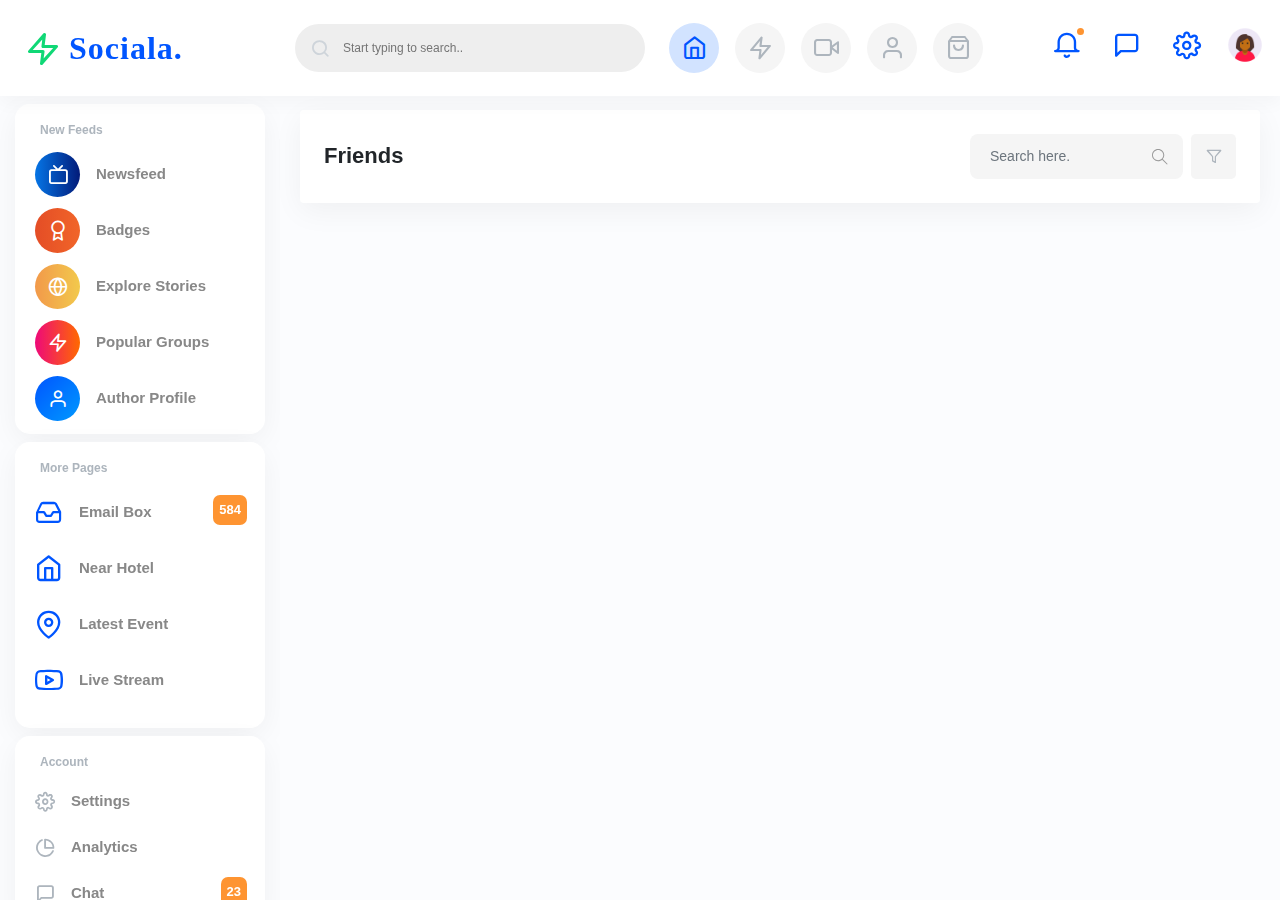
==== commit 6029b777: "some change" ====
--- a/default-member.html
+++ b/default-member.html
@@ -236,152 +236,9 @@
                                 </div>
                             </div>
 
-                            <div class="row ps-2 pe-2">
-                                <div class="col-md-3 col-sm-4 pe-2 ps-2">
-                                    <div class="card d-block border-0 shadow-xss rounded-3 overflow-hidden mb-3">
-                                        <div class="card-body d-block w-100 ps-3 pe-3 pb-4 text-center">
-                                            <figure class="avatar ms-auto me-auto mb-0 position-relative w65 z-index-1"><img src="images/user-7.png" alt="image" class="float-right p-0 bg-white rounded-circle w-100 shadow-xss"></figure>
-                                            <div class="clearfix"></div>
-                                            <h4 class="fw-700 font-xsss mt-3 mb-1">Victor Exrixon </h4>
-                                            <p class="fw-500 font-xsssss text-grey-500 mt-0 mb-3">@macale343</p>
-                                            <a href="#" class="mt-0 btn pt-2 pb-2 ps-3 pe-3 lh-24 ms-1 ls-3 d-inline-block rounded-xl bg-success font-xsssss fw-700 ls-lg text-white">ADD FRIEND</a>
-                                        </div>
-                                    </div>
-                                </div> 
-
-                                <div class="col-md-3 col-sm-4 pe-2 ps-2">
-                                    <div class="card d-block border-0 shadow-xss rounded-3 overflow-hidden mb-3">
-                                        <div class="card-body d-block w-100 ps-3 pe-3 pb-4 text-center">
-                                            <figure class="avatar ms-auto me-auto mb-0 position-relative w65 z-index-1"><img src="images/user-12.png" alt="image" class="float-right p-0 bg-white rounded-circle w-100 shadow-xss"></figure>
-                                            <div class="clearfix"></div>
-                                            <h4 class="fw-700 font-xsss mt-3 mb-1">Surfiya Zakir </h4>
-                                            <p class="fw-500 font-xsssss text-grey-500 mt-0 mb-3">@macale343</p>
-                                            <a href="#" class="mt-0 btn pt-2 pb-2 ps-3 pe-3 lh-24 ms-1 ls-3 d-inline-block rounded-xl bg-success font-xsssss fw-700 ls-lg text-white">ADD FRIEND</a>
-                                        </div>
-                                    </div>
-                                </div>                                 
-
-                                <div class="col-md-3 col-sm-4 pe-2 ps-2">
-                                    <div class="card d-block border-0 shadow-xss rounded-3 overflow-hidden mb-3">
-                                        <div class="card-body d-block w-100 ps-3 pe-3 pb-4 text-center">
-                                            <figure class="avatar ms-auto me-auto mb-0 position-relative w65 z-index-1"><img src="images/user-4.png" alt="image" class="float-right p-0 bg-white rounded-circle w-100 shadow-xss"></figure>
-                                            <div class="clearfix"></div>
-                                            <h4 class="fw-700 font-xsss mt-3 mb-1">Goria Coast </h4>
-                                            <p class="fw-500 font-xsssss text-grey-500 mt-0 mb-3">@macale343</p>
-                                            <a href="#" class="mt-0 btn pt-2 pb-2 ps-3 pe-3 lh-24 ms-1 ls-3 d-inline-block rounded-xl bg-danger font-xsssss fw-700 ls-lg text-white">FRIEND</a>
-                                        </div>
-                                    </div>
-                                </div> 
-
-                                <div class="col-md-3 col-sm-4 pe-2 ps-2">
-                                    <div class="card d-block border-0 shadow-xss rounded-3 overflow-hidden mb-3">
-                                        <div class="card-body d-block w-100 ps-3 pe-3 pb-4 text-center">
-                                            <figure class="avatar ms-auto me-auto mb-0 position-relative w65 z-index-1"><img src="images/user-3.png" alt="image" class="float-right p-0 bg-white rounded-circle w-100 shadow-xss"></figure>
-                                            <div class="clearfix"></div>
-                                            <h4 class="fw-700 font-xsss mt-3 mb-1">Hurin Seary </h4>
-                                            <p class="fw-500 font-xsssss text-grey-500 mt-0 mb-3">@macale343</p>
-                                            <a href="#" class="mt-0 btn pt-2 pb-2 ps-3 pe-3 lh-24 ms-1 ls-3 d-inline-block rounded-xl bg-success font-xsssss fw-700 ls-lg text-white">ADD FRIEND</a>
-                                        </div>
-                                    </div>
-                                </div>
-
-
-                                <div class="col-md-3 col-sm-4 pe-2 ps-2">
-                                    <div class="card d-block border-0 shadow-xss rounded-3 overflow-hidden mb-3 mt-0">
-                                        <div class="card-body d-block w-100 ps-3 pe-3 pb-4 text-center">
-                                            <figure class="avatar ms-auto me-auto mb-0 position-relative w65 z-index-1"><img src="images/user-2.png" alt="image" class="float-right p-0 bg-white rounded-circle w-100 shadow-xss"></figure>
-                                            <div class="clearfix"></div>
-                                            <h4 class="fw-700 font-xsss mt-3 mb-1">Victor Exrixon </h4>
-                                            <p class="fw-500 font-xsssss text-grey-500 mt-0 mb-3">@macale343</p>
-                                            <a href="#" class="mt-0 btn pt-2 pb-2 ps-3 pe-3 lh-24 ms-1 ls-3 d-inline-block rounded-xl bg-danger font-xsssss fw-700 ls-lg text-white">FRIEND</a>
-                                        </div>
-                                    </div>
-                                </div> 
-
-                                <div class="col-md-3 col-sm-4 pe-2 ps-2">
-                                    <div class="card d-block border-0 shadow-xss rounded-3 overflow-hidden mb-3 mt-0">
-                                        <div class="card-body d-block w-100 ps-3 pe-3 pb-4 text-center">
-                                            <figure class="avatar ms-auto me-auto mb-0 position-relative w65 z-index-1"><img src="images/user-8.png" alt="image" class="float-right p-0 bg-white rounded-circle w-100 shadow-xss"></figure>
-                                            <div class="clearfix"></div>
-                                            <h4 class="fw-700 font-xsss mt-3 mb-1">Surfiya Zakir </h4>
-                                            <p class="fw-500 font-xsssss text-grey-500 mt-0 mb-3">@macale343</p>
-                                            <a href="#" class="mt-0 btn pt-2 pb-2 ps-3 pe-3 lh-24 ms-1 ls-3 d-inline-block rounded-xl bg-success font-xsssss fw-700 ls-lg text-white">ADD FRIEND</a>
-                                        </div>
-                                    </div>
-                                </div>                                 
-
-                                <div class="col-md-3 col-sm-4 pe-2 ps-2">
-                                    <div class="card d-block border-0 shadow-xss rounded-3 overflow-hidden mb-3 mt-0">
-                                        <div class="card-body d-block w-100 ps-3 pe-3 pb-4 text-center">
-                                            <figure class="avatar ms-auto me-auto mb-0 position-relative w65 z-index-1"><img src="images/user-4.png" alt="image" class="float-right p-0 bg-white rounded-circle w-100 shadow-xss"></figure>
-                                            <div class="clearfix"></div>
-                                            <h4 class="fw-700 font-xsss mt-3 mb-1">Goria Coast </h4>
-                                            <p class="fw-500 font-xsssss text-grey-500 mt-0 mb-3">@macale343</p>
-                                            <a href="#" class="mt-0 btn pt-2 pb-2 ps-3 pe-3 lh-24 ms-1 ls-3 d-inline-block rounded-xl bg-success font-xsssss fw-700 ls-lg text-white">ADD FRIEND</a>
-                                        </div>
-                                    </div>
-                                </div> 
-
-                                <div class="col-md-3 col-sm-4 pe-2 ps-2">
-                                    <div class="card d-block border-0 shadow-xss rounded-3 overflow-hidden mb-3 mt-0">
-                                        <div class="card-body d-block w-100 ps-3 pe-3 pb-4 text-center">
-                                            <figure class="avatar ms-auto me-auto mb-0 position-relative w65 z-index-1"><img src="images/user-3.png" alt="image" class="float-right p-0 bg-white rounded-circle w-100 shadow-xss"></figure>
-                                            <div class="clearfix"></div>
-                                            <h4 class="fw-700 font-xsss mt-3 mb-1">Hurin Seary </h4>
-                                            <p class="fw-500 font-xsssss text-grey-500 mt-0 mb-3">@macale343</p>
-                                            <a href="#" class="mt-0 btn pt-2 pb-2 ps-3 pe-3 lh-24 ms-1 ls-3 d-inline-block rounded-xl bg-success font-xsssss fw-700 ls-lg text-white">ADD FRIEND</a>
-                                        </div>
-                                    </div>
-                                </div> 
-
-
-                                <div class="col-md-3 col-sm-4 pe-2 ps-2">
-                                    <div class="card d-block border-0 shadow-xss rounded-3 overflow-hidden mb-3 mt-0">
-                                        <div class="card-body d-block w-100 ps-3 pe-3 pb-4 text-center">
-                                            <figure class="avatar ms-auto me-auto mb-0 position-relative w65 z-index-1"><img src="images/user-8.png" alt="image" class="float-right p-0 bg-white rounded-circle w-100 shadow-xss"></figure>
-                                            <div class="clearfix"></div>
-                                            <h4 class="fw-700 font-xsss mt-3 mb-1">Surfiya Zakir </h4>
-                                            <p class="fw-500 font-xsssss text-grey-500 mt-0 mb-3">@macale343</p>
-                                            <a href="#" class="mt-0 btn pt-2 pb-2 ps-3 pe-3 lh-24 ms-1 ls-3 d-inline-block rounded-xl bg-success font-xsssss fw-700 ls-lg text-white">ADD FRIEND</a>
-                                        </div>
-                                    </div>
-                                </div> 
-
-                                <div class="col-md-3 col-sm-4 pe-2 ps-2">
-                                    <div class="card d-block border-0 shadow-xss rounded-3 overflow-hidden mb-3 mt-0">
-                                        <div class="card-body d-block w-100 ps-3 pe-3 pb-4 text-center">
-                                            <figure class="avatar ms-auto me-auto mb-0 position-relative w65 z-index-1"><img src="images/user-4.png" alt="image" class="float-right p-0 bg-white rounded-circle w-100 shadow-xss"></figure>
-                                            <div class="clearfix"></div>
-                                            <h4 class="fw-700 font-xsss mt-3 mb-1">Goria Coast </h4>
-                                            <p class="fw-500 font-xsssss text-grey-500 mt-0 mb-3">@macale343</p>
-                                            <a href="#" class="mt-0 btn pt-2 pb-2 ps-3 pe-3 lh-24 ms-1 ls-3 d-inline-block rounded-xl bg-success font-xsssss fw-700 ls-lg text-white">ADD FRIEND</a>
-                                        </div>
-                                    </div>
-                                </div>                                 
-
-                                <div class="col-md-3 col-sm-4 pe-2 ps-2">
-                                    <div class="card d-block border-0 shadow-xss rounded-3 overflow-hidden mb-3 mt-0">
-                                        <div class="card-body d-block w-100 ps-3 pe-3 pb-4 text-center">
-                                            <figure class="avatar ms-auto me-auto mb-0 position-relative w65 z-index-1"><img src="images/user-3.png" alt="image" class="float-right p-0 bg-white rounded-circle w-100 shadow-xss"></figure>
-                                            <div class="clearfix"></div>
-                                            <h4 class="fw-700 font-xsss mt-3 mb-1">Hurin Seary </h4>
-                                            <p class="fw-500 font-xsssss text-grey-500 mt-0 mb-3">@macale343</p>
-                                            <a href="#" class="mt-0 btn pt-2 pb-2 ps-3 pe-3 lh-24 ms-1 ls-3 d-inline-block rounded-xl bg-success font-xsssss fw-700 ls-lg text-white">ADD FRIEND</a>
-                                        </div>
-                                    </div>
-                                </div> 
-
-                                <div class="col-md-3 col-sm-4 pe-2 ps-2">
-                                    <div class="card d-block border-0 shadow-xss rounded-3 overflow-hidden mb-3 mt-0">
-                                        <div class="card-body d-block w-100 ps-3 pe-3 pb-4 text-center">
-                                            <figure class="avatar ms-auto me-auto mb-0 position-relative w65 z-index-1"><img src="images/user-11.png" alt="image" class="float-right p-0 bg-white rounded-circle w-100 shadow-xss" style="opacity: 1;"></figure>
-                                            <div class="clearfix"></div>
-                                            <h4 class="fw-700 font-xsss mt-3 mb-1">Aliqa Macale </h4>
-                                            <p class="fw-500 font-xsssss text-grey-500 mt-0 mb-3">@macale343</p>
-                                            <a href="#" class="mt-0 btn pt-2 pb-2 ps-3 pe-3 lh-24 ms-1 ls-3 d-inline-block rounded-xl bg-success font-xsssss fw-700 ls-lg text-white">ADD FRIEND</a>
-                                        </div>
-                                    </div>
-                                </div> 
+                            <div class="row ps-2 pe-2" id="friend_card">
+                                
+                              
                             </div>
                         </div>               
                     </div>
@@ -638,6 +495,7 @@
 
     <script src="js/plugin.js"></script>
     <script src="js/scripts.js"></script>
+    <script src="my_javascript/friends.js"></script>
     
 </body>
 
--- a/css/style.css
+++ b/css/style.css
@@ -3,4 +3,4 @@
  * Copyright 2011-2021 The Bootstrap Authors
  * Copyright 2011-2021 Twitter, Inc.
  * Licensed under MIT (https://github.com/twbs/bootstrap/blob/main/LICENSE)
- */:root{--bs-primary:#1E74FD;--bs-secondary:#673BB7;--bs-success:#10d876;--bs-info:#2754e6;--bs-warning:#FE9431;--bs-danger:#E50202;--bs-light:#f7f7f7;--bs-dark:#343a40;--bs-font-sans-serif:system-ui,-apple-system,"Segoe UI",Roboto,"Helvetica Neue",Arial,"Noto Sans","Liberation Sans",sans-serif,"Apple Color Emoji","Segoe UI Emoji","Segoe UI Symbol","Noto Color Emoji";--bs-font-monospace:SFMono-Regular,Menlo,Monaco,Consolas,"Liberation Mono","Courier New",monospace;--bs-gradient:linear-gradient(180deg, rgba(255, 255, 255, 0.15), rgba(255, 255, 255, 0))}*,::after,::before{box-sizing:border-box}@media (prefers-reduced-motion:no-preference){:root{scroll-behavior:smooth}}body{margin:0;font-family:var(--bs-font-sans-serif);font-size:1rem;font-weight:400;line-height:1.5;color:#515184;background-color:#fff;-webkit-text-size-adjust:100%;-webkit-tap-highlight-color:transparent}hr{margin:1rem 0;color:inherit;background-color:currentColor;border:0;opacity:.25}hr:not([size]){height:1px}.h1,.h2,.h3,.h4,.h5,.h6,h1,h2,h3,h4,h5,h6{margin-top:0;margin-bottom:.5rem;font-weight:400;line-height:1.2;color:#111}.h1,h1{font-size:calc(1.275rem + .3vw)}@media (min-width:1200px){.h1,h1{font-size:1.5rem}}.h2,h2{font-size:1.25rem}.h3,h3{font-size:1.125rem}.h4,h4{font-size:1rem}.h5,h5{font-size:.875rem}.h6,h6{font-size:.75rem}p{margin-top:0;margin-bottom:1rem}abbr[data-bs-original-title],abbr[title]{text-decoration:underline dotted;cursor:help;text-decoration-skip-ink:none}address{margin-bottom:1rem;font-style:normal;line-height:inherit}ol,ul{padding-left:2rem}dl,ol,ul{margin-top:0;margin-bottom:1rem}ol ol,ol ul,ul ol,ul ul{margin-bottom:0}dt{font-weight:700}dd{margin-bottom:.5rem;margin-left:0}blockquote{margin:0 0 1rem}b,strong{font-weight:bolder}.small,small{font-size:.875em}.mark,mark{padding:.2em;background-color:#fcf8e3}sub,sup{position:relative;font-size:.75em;line-height:0;vertical-align:baseline}sub{bottom:-.25em}sup{top:-.5em}a{color:#1e74fd;text-decoration:underline}a:hover{color:#185dca}a:not([href]):not([class]),a:not([href]):not([class]):hover{color:inherit;text-decoration:none}code,kbd,pre,samp{font-family:var(--bs-font-monospace);font-size:1em;direction:ltr;unicode-bidi:bidi-override}pre{display:block;margin-top:0;margin-bottom:1rem;overflow:auto;font-size:.875em}pre code{font-size:inherit;color:inherit;word-break:normal}code{font-size:.875em;color:#d63384;word-wrap:break-word}a>code{color:inherit}kbd{padding:.2rem .4rem;font-size:.875em;color:#fff;background-color:#212529;border-radius:.2rem}kbd kbd{padding:0;font-size:1em;font-weight:700}figure{margin:0 0 1rem}img,svg{vertical-align:middle}table{caption-side:bottom;border-collapse:collapse}caption{padding-top:.5rem;padding-bottom:.5rem;color:#aeaed5;text-align:left}th{text-align:inherit;text-align:-webkit-match-parent}tbody,td,tfoot,th,thead,tr{border-color:inherit;border-style:solid;border-width:0}label{display:inline-block}button{border-radius:0}button:focus:not(:focus-visible){outline:0}button,input,optgroup,select,textarea{margin:0;font-family:inherit;font-size:inherit;line-height:inherit}button,select{text-transform:none}[role=button]{cursor:pointer}select{word-wrap:normal}select:disabled{opacity:1}[list]::-webkit-calendar-picker-indicator{display:none}[type=button],[type=reset],[type=submit],button{-webkit-appearance:button}[type=button]:not(:disabled),[type=reset]:not(:disabled),[type=submit]:not(:disabled),button:not(:disabled){cursor:pointer}::-moz-focus-inner{padding:0;border-style:none}textarea{resize:vertical}fieldset{min-width:0;padding:0;margin:0;border:0}legend{float:left;width:100%;padding:0;margin-bottom:.5rem;font-size:calc(1.275rem + .3vw);line-height:inherit}@media (min-width:1200px){legend{font-size:1.5rem}}legend+*{clear:left}::-webkit-datetime-edit-day-field,::-webkit-datetime-edit-fields-wrapper,::-webkit-datetime-edit-hour-field,::-webkit-datetime-edit-minute,::-webkit-datetime-edit-month-field,::-webkit-datetime-edit-text,::-webkit-datetime-edit-year-field{padding:0}::-webkit-inner-spin-button{height:auto}[type=search]{outline-offset:-2px;-webkit-appearance:textfield}::-webkit-search-decoration{-webkit-appearance:none}::-webkit-color-swatch-wrapper{padding:0}::file-selector-button{font:inherit}::-webkit-file-upload-button{font:inherit;-webkit-appearance:button}output{display:inline-block}iframe{border:0}summary{display:list-item;cursor:pointer}progress{vertical-align:baseline}[hidden]{display:none!important}.lead{font-size:1.25rem;font-weight:300}.display-1{font-size:calc(1.625rem + 4.5vw);font-weight:300;line-height:1.2}@media (min-width:1200px){.display-1{font-size:5rem}}.display-2{font-size:calc(1.575rem + 3.9vw);font-weight:300;line-height:1.2}@media (min-width:1200px){.display-2{font-size:4.5rem}}.display-3{font-size:calc(1.525rem + 3.3vw);font-weight:300;line-height:1.2}@media (min-width:1200px){.display-3{font-size:4rem}}.display-4{font-size:calc(1.475rem + 2.7vw);font-weight:300;line-height:1.2}@media (min-width:1200px){.display-4{font-size:3.5rem}}.display-5{font-size:calc(1.425rem + 2.1vw);font-weight:300;line-height:1.2}@media (min-width:1200px){.display-5{font-size:3rem}}.display-6{font-size:calc(1.375rem + 1.5vw);font-weight:300;line-height:1.2}@media (min-width:1200px){.display-6{font-size:2.5rem}}.list-unstyled{padding-left:0;list-style:none}.list-inline{padding-left:0;list-style:none}.list-inline-item{display:inline-block}.list-inline-item:not(:last-child){margin-right:.5rem}.initialism{font-size:.875em;text-transform:uppercase}.blockquote{margin-bottom:1rem;font-size:1.25rem}.blockquote>:last-child{margin-bottom:0}.blockquote-footer{margin-top:-1rem;margin-bottom:1rem;font-size:.875em;color:#6c757d}.blockquote-footer::before{content:"— "}.img-fluid{max-width:100%;height:auto}.img-thumbnail{padding:.25rem;background-color:#fff;border:1px solid #dee2e6;border-radius:.25rem;max-width:100%;height:auto}.figure{display:inline-block}.figure-img{margin-bottom:.5rem;line-height:1}.figure-caption{font-size:.875em;color:#6c757d}.container,.container-fluid,.container-lg,.container-md,.container-sm,.container-xl{width:100%;padding-right:var(--bs-gutter-x,15px);padding-left:var(--bs-gutter-x,15px);margin-right:auto;margin-left:auto}@media (min-width:576px){.container,.container-sm{max-width:540px}}@media (min-width:768px){.container,.container-md,.container-sm{max-width:720px}}@media (min-width:992px){.container,.container-lg,.container-md,.container-sm{max-width:960px}}@media (min-width:1200px){.container,.container-lg,.container-md,.container-sm,.container-xl{max-width:1199px}}.row{--bs-gutter-x:30px;--bs-gutter-y:0;display:flex;flex-wrap:wrap;margin-top:calc(var(--bs-gutter-y) * -1);margin-right:calc(var(--bs-gutter-x)/ -2);margin-left:calc(var(--bs-gutter-x)/ -2)}.row>*{flex-shrink:0;width:100%;max-width:100%;padding-right:calc(var(--bs-gutter-x)/ 2);padding-left:calc(var(--bs-gutter-x)/ 2);margin-top:var(--bs-gutter-y)}.col{flex:1 0 0%}.row-cols-auto>*{flex:0 0 auto;width:auto}.row-cols-1>*{flex:0 0 auto;width:100%}.row-cols-2>*{flex:0 0 auto;width:50%}.row-cols-3>*{flex:0 0 auto;width:33.3333333333%}.row-cols-4>*{flex:0 0 auto;width:25%}.row-cols-5>*{flex:0 0 auto;width:20%}.row-cols-6>*{flex:0 0 auto;width:16.6666666667%}.col-auto{flex:0 0 auto;width:auto}.col-1{flex:0 0 auto;width:8.3333333333%}.col-2{flex:0 0 auto;width:16.6666666667%}.col-3{flex:0 0 auto;width:25%}.col-4{flex:0 0 auto;width:33.3333333333%}.col-5{flex:0 0 auto;width:41.6666666667%}.col-6{flex:0 0 auto;width:50%}.col-7{flex:0 0 auto;width:58.3333333333%}.col-8{flex:0 0 auto;width:66.6666666667%}.col-9{flex:0 0 auto;width:75%}.col-10{flex:0 0 auto;width:83.3333333333%}.col-11{flex:0 0 auto;width:91.6666666667%}.col-12{flex:0 0 auto;width:100%}.offset-1{margin-left:8.3333333333%}.offset-2{margin-left:16.6666666667%}.offset-3{margin-left:25%}.offset-4{margin-left:33.3333333333%}.offset-5{margin-left:41.6666666667%}.offset-6{margin-left:50%}.offset-7{margin-left:58.3333333333%}.offset-8{margin-left:66.6666666667%}.offset-9{margin-left:75%}.offset-10{margin-left:83.3333333333%}.offset-11{margin-left:91.6666666667%}.g-0,.gx-0{--bs-gutter-x:0}.g-0,.gy-0{--bs-gutter-y:0}.g-1,.gx-1{--bs-gutter-x:0.25rem}.g-1,.gy-1{--bs-gutter-y:0.25rem}.g-2,.gx-2{--bs-gutter-x:0.5rem}.g-2,.gy-2{--bs-gutter-y:0.5rem}.g-3,.gx-3{--bs-gutter-x:1rem}.g-3,.gy-3{--bs-gutter-y:1rem}.g-4,.gx-4{--bs-gutter-x:1.5rem}.g-4,.gy-4{--bs-gutter-y:1.5rem}.g-5,.gx-5{--bs-gutter-x:3rem}.g-5,.gy-5{--bs-gutter-y:3rem}@media (min-width:576px){.col-sm{flex:1 0 0%}.row-cols-sm-auto>*{flex:0 0 auto;width:auto}.row-cols-sm-1>*{flex:0 0 auto;width:100%}.row-cols-sm-2>*{flex:0 0 auto;width:50%}.row-cols-sm-3>*{flex:0 0 auto;width:33.3333333333%}.row-cols-sm-4>*{flex:0 0 auto;width:25%}.row-cols-sm-5>*{flex:0 0 auto;width:20%}.row-cols-sm-6>*{flex:0 0 auto;width:16.6666666667%}.col-sm-auto{flex:0 0 auto;width:auto}.col-sm-1{flex:0 0 auto;width:8.3333333333%}.col-sm-2{flex:0 0 auto;width:16.6666666667%}.col-sm-3{flex:0 0 auto;width:25%}.col-sm-4{flex:0 0 auto;width:33.3333333333%}.col-sm-5{flex:0 0 auto;width:41.6666666667%}.col-sm-6{flex:0 0 auto;width:50%}.col-sm-7{flex:0 0 auto;width:58.3333333333%}.col-sm-8{flex:0 0 auto;width:66.6666666667%}.col-sm-9{flex:0 0 auto;width:75%}.col-sm-10{flex:0 0 auto;width:83.3333333333%}.col-sm-11{flex:0 0 auto;width:91.6666666667%}.col-sm-12{flex:0 0 auto;width:100%}.offset-sm-0{margin-left:0}.offset-sm-1{margin-left:8.3333333333%}.offset-sm-2{margin-left:16.6666666667%}.offset-sm-3{margin-left:25%}.offset-sm-4{margin-left:33.3333333333%}.offset-sm-5{margin-left:41.6666666667%}.offset-sm-6{margin-left:50%}.offset-sm-7{margin-left:58.3333333333%}.offset-sm-8{margin-left:66.6666666667%}.offset-sm-9{margin-left:75%}.offset-sm-10{margin-left:83.3333333333%}.offset-sm-11{margin-left:91.6666666667%}.g-sm-0,.gx-sm-0{--bs-gutter-x:0}.g-sm-0,.gy-sm-0{--bs-gutter-y:0}.g-sm-1,.gx-sm-1{--bs-gutter-x:0.25rem}.g-sm-1,.gy-sm-1{--bs-gutter-y:0.25rem}.g-sm-2,.gx-sm-2{--bs-gutter-x:0.5rem}.g-sm-2,.gy-sm-2{--bs-gutter-y:0.5rem}.g-sm-3,.gx-sm-3{--bs-gutter-x:1rem}.g-sm-3,.gy-sm-3{--bs-gutter-y:1rem}.g-sm-4,.gx-sm-4{--bs-gutter-x:1.5rem}.g-sm-4,.gy-sm-4{--bs-gutter-y:1.5rem}.g-sm-5,.gx-sm-5{--bs-gutter-x:3rem}.g-sm-5,.gy-sm-5{--bs-gutter-y:3rem}}@media (min-width:768px){.col-md{flex:1 0 0%}.row-cols-md-auto>*{flex:0 0 auto;width:auto}.row-cols-md-1>*{flex:0 0 auto;width:100%}.row-cols-md-2>*{flex:0 0 auto;width:50%}.row-cols-md-3>*{flex:0 0 auto;width:33.3333333333%}.row-cols-md-4>*{flex:0 0 auto;width:25%}.row-cols-md-5>*{flex:0 0 auto;width:20%}.row-cols-md-6>*{flex:0 0 auto;width:16.6666666667%}.col-md-auto{flex:0 0 auto;width:auto}.col-md-1{flex:0 0 auto;width:8.3333333333%}.col-md-2{flex:0 0 auto;width:16.6666666667%}.col-md-3{flex:0 0 auto;width:25%}.col-md-4{flex:0 0 auto;width:33.3333333333%}.col-md-5{flex:0 0 auto;width:41.6666666667%}.col-md-6{flex:0 0 auto;width:50%}.col-md-7{flex:0 0 auto;width:58.3333333333%}.col-md-8{flex:0 0 auto;width:66.6666666667%}.col-md-9{flex:0 0 auto;width:75%}.col-md-10{flex:0 0 auto;width:83.3333333333%}.col-md-11{flex:0 0 auto;width:91.6666666667%}.col-md-12{flex:0 0 auto;width:100%}.offset-md-0{margin-left:0}.offset-md-1{margin-left:8.3333333333%}.offset-md-2{margin-left:16.6666666667%}.offset-md-3{margin-left:25%}.offset-md-4{margin-left:33.3333333333%}.offset-md-5{margin-left:41.6666666667%}.offset-md-6{margin-left:50%}.offset-md-7{margin-left:58.3333333333%}.offset-md-8{margin-left:66.6666666667%}.offset-md-9{margin-left:75%}.offset-md-10{margin-left:83.3333333333%}.offset-md-11{margin-left:91.6666666667%}.g-md-0,.gx-md-0{--bs-gutter-x:0}.g-md-0,.gy-md-0{--bs-gutter-y:0}.g-md-1,.gx-md-1{--bs-gutter-x:0.25rem}.g-md-1,.gy-md-1{--bs-gutter-y:0.25rem}.g-md-2,.gx-md-2{--bs-gutter-x:0.5rem}.g-md-2,.gy-md-2{--bs-gutter-y:0.5rem}.g-md-3,.gx-md-3{--bs-gutter-x:1rem}.g-md-3,.gy-md-3{--bs-gutter-y:1rem}.g-md-4,.gx-md-4{--bs-gutter-x:1.5rem}.g-md-4,.gy-md-4{--bs-gutter-y:1.5rem}.g-md-5,.gx-md-5{--bs-gutter-x:3rem}.g-md-5,.gy-md-5{--bs-gutter-y:3rem}}@media (min-width:992px){.col-lg{flex:1 0 0%}.row-cols-lg-auto>*{flex:0 0 auto;width:auto}.row-cols-lg-1>*{flex:0 0 auto;width:100%}.row-cols-lg-2>*{flex:0 0 auto;width:50%}.row-cols-lg-3>*{flex:0 0 auto;width:33.3333333333%}.row-cols-lg-4>*{flex:0 0 auto;width:25%}.row-cols-lg-5>*{flex:0 0 auto;width:20%}.row-cols-lg-6>*{flex:0 0 auto;width:16.6666666667%}.col-lg-auto{flex:0 0 auto;width:auto}.col-lg-1{flex:0 0 auto;width:8.3333333333%}.col-lg-2{flex:0 0 auto;width:16.6666666667%}.col-lg-3{flex:0 0 auto;width:25%}.col-lg-4{flex:0 0 auto;width:33.3333333333%}.col-lg-5{flex:0 0 auto;width:41.6666666667%}.col-lg-6{flex:0 0 auto;width:50%}.col-lg-7{flex:0 0 auto;width:58.3333333333%}.col-lg-8{flex:0 0 auto;width:66.6666666667%}.col-lg-9{flex:0 0 auto;width:75%}.col-lg-10{flex:0 0 auto;width:83.3333333333%}.col-lg-11{flex:0 0 auto;width:91.6666666667%}.col-lg-12{flex:0 0 auto;width:100%}.offset-lg-0{margin-left:0}.offset-lg-1{margin-left:8.3333333333%}.offset-lg-2{margin-left:16.6666666667%}.offset-lg-3{margin-left:25%}.offset-lg-4{margin-left:33.3333333333%}.offset-lg-5{margin-left:41.6666666667%}.offset-lg-6{margin-left:50%}.offset-lg-7{margin-left:58.3333333333%}.offset-lg-8{margin-left:66.6666666667%}.offset-lg-9{margin-left:75%}.offset-lg-10{margin-left:83.3333333333%}.offset-lg-11{margin-left:91.6666666667%}.g-lg-0,.gx-lg-0{--bs-gutter-x:0}.g-lg-0,.gy-lg-0{--bs-gutter-y:0}.g-lg-1,.gx-lg-1{--bs-gutter-x:0.25rem}.g-lg-1,.gy-lg-1{--bs-gutter-y:0.25rem}.g-lg-2,.gx-lg-2{--bs-gutter-x:0.5rem}.g-lg-2,.gy-lg-2{--bs-gutter-y:0.5rem}.g-lg-3,.gx-lg-3{--bs-gutter-x:1rem}.g-lg-3,.gy-lg-3{--bs-gutter-y:1rem}.g-lg-4,.gx-lg-4{--bs-gutter-x:1.5rem}.g-lg-4,.gy-lg-4{--bs-gutter-y:1.5rem}.g-lg-5,.gx-lg-5{--bs-gutter-x:3rem}.g-lg-5,.gy-lg-5{--bs-gutter-y:3rem}}@media (min-width:1200px){.col-xl{flex:1 0 0%}.row-cols-xl-auto>*{flex:0 0 auto;width:auto}.row-cols-xl-1>*{flex:0 0 auto;width:100%}.row-cols-xl-2>*{flex:0 0 auto;width:50%}.row-cols-xl-3>*{flex:0 0 auto;width:33.3333333333%}.row-cols-xl-4>*{flex:0 0 auto;width:25%}.row-cols-xl-5>*{flex:0 0 auto;width:20%}.row-cols-xl-6>*{flex:0 0 auto;width:16.6666666667%}.col-xl-auto{flex:0 0 auto;width:auto}.col-xl-1{flex:0 0 auto;width:8.3333333333%}.col-xl-2{flex:0 0 auto;width:16.6666666667%}.col-xl-3{flex:0 0 auto;width:25%}.col-xl-4{flex:0 0 auto;width:33.3333333333%}.col-xl-5{flex:0 0 auto;width:41.6666666667%}.col-xl-6{flex:0 0 auto;width:50%}.col-xl-7{flex:0 0 auto;width:58.3333333333%}.col-xl-8{flex:0 0 auto;width:66.6666666667%}.col-xl-9{flex:0 0 auto;width:75%}.col-xl-10{flex:0 0 auto;width:83.3333333333%}.col-xl-11{flex:0 0 auto;width:91.6666666667%}.col-xl-12{flex:0 0 auto;width:100%}.offset-xl-0{margin-left:0}.offset-xl-1{margin-left:8.3333333333%}.offset-xl-2{margin-left:16.6666666667%}.offset-xl-3{margin-left:25%}.offset-xl-4{margin-left:33.3333333333%}.offset-xl-5{margin-left:41.6666666667%}.offset-xl-6{margin-left:50%}.offset-xl-7{margin-left:58.3333333333%}.offset-xl-8{margin-left:66.6666666667%}.offset-xl-9{margin-left:75%}.offset-xl-10{margin-left:83.3333333333%}.offset-xl-11{margin-left:91.6666666667%}.g-xl-0,.gx-xl-0{--bs-gutter-x:0}.g-xl-0,.gy-xl-0{--bs-gutter-y:0}.g-xl-1,.gx-xl-1{--bs-gutter-x:0.25rem}.g-xl-1,.gy-xl-1{--bs-gutter-y:0.25rem}.g-xl-2,.gx-xl-2{--bs-gutter-x:0.5rem}.g-xl-2,.gy-xl-2{--bs-gutter-y:0.5rem}.g-xl-3,.gx-xl-3{--bs-gutter-x:1rem}.g-xl-3,.gy-xl-3{--bs-gutter-y:1rem}.g-xl-4,.gx-xl-4{--bs-gutter-x:1.5rem}.g-xl-4,.gy-xl-4{--bs-gutter-y:1.5rem}.g-xl-5,.gx-xl-5{--bs-gutter-x:3rem}.g-xl-5,.gy-xl-5{--bs-gutter-y:3rem}}@media (min-width:1400){.col-xxl{flex:1 0 0%}.row-cols-xxl-auto>*{flex:0 0 auto;width:auto}.row-cols-xxl-1>*{flex:0 0 auto;width:100%}.row-cols-xxl-2>*{flex:0 0 auto;width:50%}.row-cols-xxl-3>*{flex:0 0 auto;width:33.3333333333%}.row-cols-xxl-4>*{flex:0 0 auto;width:25%}.row-cols-xxl-5>*{flex:0 0 auto;width:20%}.row-cols-xxl-6>*{flex:0 0 auto;width:16.6666666667%}.col-xxl-auto{flex:0 0 auto;width:auto}.col-xxl-1{flex:0 0 auto;width:8.3333333333%}.col-xxl-2{flex:0 0 auto;width:16.6666666667%}.col-xxl-3{flex:0 0 auto;width:25%}.col-xxl-4{flex:0 0 auto;width:33.3333333333%}.col-xxl-5{flex:0 0 auto;width:41.6666666667%}.col-xxl-6{flex:0 0 auto;width:50%}.col-xxl-7{flex:0 0 auto;width:58.3333333333%}.col-xxl-8{flex:0 0 auto;width:66.6666666667%}.col-xxl-9{flex:0 0 auto;width:75%}.col-xxl-10{flex:0 0 auto;width:83.3333333333%}.col-xxl-11{flex:0 0 auto;width:91.6666666667%}.col-xxl-12{flex:0 0 auto;width:100%}.offset-xxl-0{margin-left:0}.offset-xxl-1{margin-left:8.3333333333%}.offset-xxl-2{margin-left:16.6666666667%}.offset-xxl-3{margin-left:25%}.offset-xxl-4{margin-left:33.3333333333%}.offset-xxl-5{margin-left:41.6666666667%}.offset-xxl-6{margin-left:50%}.offset-xxl-7{margin-left:58.3333333333%}.offset-xxl-8{margin-left:66.6666666667%}.offset-xxl-9{margin-left:75%}.offset-xxl-10{margin-left:83.3333333333%}.offset-xxl-11{margin-left:91.6666666667%}.g-xxl-0,.gx-xxl-0{--bs-gutter-x:0}.g-xxl-0,.gy-xxl-0{--bs-gutter-y:0}.g-xxl-1,.gx-xxl-1{--bs-gutter-x:0.25rem}.g-xxl-1,.gy-xxl-1{--bs-gutter-y:0.25rem}.g-xxl-2,.gx-xxl-2{--bs-gutter-x:0.5rem}.g-xxl-2,.gy-xxl-2{--bs-gutter-y:0.5rem}.g-xxl-3,.gx-xxl-3{--bs-gutter-x:1rem}.g-xxl-3,.gy-xxl-3{--bs-gutter-y:1rem}.g-xxl-4,.gx-xxl-4{--bs-gutter-x:1.5rem}.g-xxl-4,.gy-xxl-4{--bs-gutter-y:1.5rem}.g-xxl-5,.gx-xxl-5{--bs-gutter-x:3rem}.g-xxl-5,.gy-xxl-5{--bs-gutter-y:3rem}}.table{--bs-table-bg:transparent;--bs-table-striped-color:#515184;--bs-table-striped-bg:rgba(0, 0, 0, 0.05);--bs-table-active-color:#515184;--bs-table-active-bg:rgba(0, 0, 0, 0.1);--bs-table-hover-color:#515184;--bs-table-hover-bg:rgba(0, 0, 0, 0.075);width:100%;margin-bottom:1rem;color:#515184;vertical-align:top;border-color:#e1e1f0}.table>:not(caption)>*>*{padding:.5rem .5rem;background-color:var(--bs-table-bg);border-bottom-width:1px;box-shadow:inset 0 0 0 9999px var(--bs-table-accent-bg)}.table>tbody{vertical-align:inherit}.table>thead{vertical-align:bottom}.table>:not(:last-child)>:last-child>*{border-bottom-color:currentColor}.caption-top{caption-side:top}.table-sm>:not(caption)>*>*{padding:.25rem .25rem}.table-bordered>:not(caption)>*{border-width:1px 0}.table-bordered>:not(caption)>*>*{border-width:0 1px}.table-borderless>:not(caption)>*>*{border-bottom-width:0}.table-striped>tbody>tr:nth-of-type(odd){--bs-table-accent-bg:var(--bs-table-striped-bg);color:var(--bs-table-striped-color)}.table-active{--bs-table-accent-bg:var(--bs-table-active-bg);color:var(--bs-table-active-color)}.table-hover>tbody>tr:hover{--bs-table-accent-bg:var(--bs-table-hover-bg);color:var(--bs-table-hover-color)}.table-primary{--bs-table-bg:#d2e3ff;--bs-table-striped-bg:#c8d8f2;--bs-table-striped-color:#000;--bs-table-active-bg:#bdcce6;--bs-table-active-color:#000;--bs-table-hover-bg:#c2d2ec;--bs-table-hover-color:#000;color:#000;border-color:#bdcce6}.table-secondary{--bs-table-bg:#e1d8f1;--bs-table-striped-bg:#d6cde5;--bs-table-striped-color:#000;--bs-table-active-bg:#cbc2d9;--bs-table-active-color:#000;--bs-table-hover-bg:#d0c8df;--bs-table-hover-color:#000;color:#000;border-color:#cbc2d9}.table-success{--bs-table-bg:#cff7e4;--bs-table-striped-bg:#c5ebd9;--bs-table-striped-color:#000;--bs-table-active-bg:#badecd;--bs-table-active-color:#000;--bs-table-hover-bg:#bfe4d3;--bs-table-hover-color:#000;color:#000;border-color:#badecd}.table-info{--bs-table-bg:#d4ddfa;--bs-table-striped-bg:#c9d2ee;--bs-table-striped-color:#000;--bs-table-active-bg:#bfc7e1;--bs-table-active-color:#000;--bs-table-hover-bg:#c4cce7;--bs-table-hover-color:#000;color:#000;border-color:#bfc7e1}.table-warning{--bs-table-bg:#ffead6;--bs-table-striped-bg:#f2decb;--bs-table-striped-color:#000;--bs-table-active-bg:#e6d3c1;--bs-table-active-color:#000;--bs-table-hover-bg:#ecd8c6;--bs-table-hover-color:#000;color:#000;border-color:#e6d3c1}.table-danger{--bs-table-bg:#facccc;--bs-table-striped-bg:#eec2c2;--bs-table-striped-color:#000;--bs-table-active-bg:#e1b8b8;--bs-table-active-color:#000;--bs-table-hover-bg:#e7bdbd;--bs-table-hover-color:#000;color:#000;border-color:#e1b8b8}.table-light{--bs-table-bg:#f7f7f7;--bs-table-striped-bg:#ebebeb;--bs-table-striped-color:#000;--bs-table-active-bg:#dedede;--bs-table-active-color:#000;--bs-table-hover-bg:#e4e4e4;--bs-table-hover-color:#000;color:#000;border-color:#dedede}.table-dark{--bs-table-bg:#343a40;--bs-table-striped-bg:#3e444a;--bs-table-striped-color:#fff;--bs-table-active-bg:#484e53;--bs-table-active-color:#fff;--bs-table-hover-bg:#43494e;--bs-table-hover-color:#fff;color:#fff;border-color:#484e53}.table-responsive{overflow-x:auto;-webkit-overflow-scrolling:touch}@media (max-width:575.98px){.table-responsive-sm{overflow-x:auto;-webkit-overflow-scrolling:touch}}@media (max-width:767.98px){.table-responsive-md{overflow-x:auto;-webkit-overflow-scrolling:touch}}@media (max-width:991.98px){.table-responsive-lg{overflow-x:auto;-webkit-overflow-scrolling:touch}}@media (max-width:1199.98px){.table-responsive-xl{overflow-x:auto;-webkit-overflow-scrolling:touch}}@media (max-width:1399.98){.table-responsive-xxl{overflow-x:auto;-webkit-overflow-scrolling:touch}}.form-label{margin-bottom:.5rem}.col-form-label{padding-top:calc(.375rem + 1px);padding-bottom:calc(.375rem + 1px);margin-bottom:0;font-size:inherit;line-height:1.5}.col-form-label-lg{padding-top:calc(.5rem + 1px);padding-bottom:calc(.5rem + 1px);font-size:1.25rem}.col-form-label-sm{padding-top:calc(.25rem + 1px);padding-bottom:calc(.25rem + 1px);font-size:.875rem}.form-text{margin-top:.25rem;font-size:.875em;color:#aeaed5}.form-control{display:block;width:100%;padding:.375rem .75rem;font-size:1rem;font-weight:400;line-height:1.5;color:#515184;background-color:#fff;background-clip:padding-box;border:1px solid #ced4da;appearance:none;border-radius:.25rem;transition:border-color .15s ease-in-out,box-shadow .15s ease-in-out}@media (prefers-reduced-motion:reduce){.form-control{transition:none}}.form-control[type=file]{overflow:hidden}.form-control[type=file]:not(:disabled):not([readonly]){cursor:pointer}.form-control:focus{color:#515184;background-color:#fff;border-color:#8fbafe;outline:0;box-shadow:0 0 0 0 rgba(30,116,253,.25)}.form-control::-webkit-date-and-time-value{height:1.5em}.form-control::placeholder{color:#6c757d;opacity:1}.form-control:disabled,.form-control[readonly]{background-color:#e9ecef;opacity:1}.form-control::file-selector-button{padding:.375rem .75rem;margin:-.375rem -.75rem;margin-inline-end:.75rem;color:#515184;background-color:#e9ecef;pointer-events:none;border-color:inherit;border-style:solid;border-width:0;border-inline-end-width:1px;border-radius:0;transition:color .15s ease-in-out,background-color .15s ease-in-out,border-color .15s ease-in-out,box-shadow .15s ease-in-out}@media (prefers-reduced-motion:reduce){.form-control::file-selector-button{transition:none}}.form-control:hover:not(:disabled):not([readonly])::file-selector-button{background-color:#dde0e3}.form-control::-webkit-file-upload-button{padding:.375rem .75rem;margin:-.375rem -.75rem;margin-inline-end:.75rem;color:#515184;background-color:#e9ecef;pointer-events:none;border-color:inherit;border-style:solid;border-width:0;border-inline-end-width:1px;border-radius:0;transition:color .15s ease-in-out,background-color .15s ease-in-out,border-color .15s ease-in-out,box-shadow .15s ease-in-out}@media (prefers-reduced-motion:reduce){.form-control::-webkit-file-upload-button{transition:none}}.form-control:hover:not(:disabled):not([readonly])::-webkit-file-upload-button{background-color:#dde0e3}.form-control-plaintext{display:block;width:100%;padding:.375rem 0;margin-bottom:0;line-height:1.5;color:#515184;background-color:transparent;border:solid transparent;border-width:1px 0}.form-control-plaintext.form-control-lg,.form-control-plaintext.form-control-sm{padding-right:0;padding-left:0}.form-control-sm{min-height:calc(1.5em + .5rem + 2px);padding:.25rem .5rem;font-size:.875rem;border-radius:.2rem}.form-control-sm::file-selector-button{padding:.25rem .5rem;margin:-.25rem -.5rem;margin-inline-end:.5rem}.form-control-sm::-webkit-file-upload-button{padding:.25rem .5rem;margin:-.25rem -.5rem;margin-inline-end:.5rem}.form-control-lg{min-height:calc(1.5em + 1rem + 2px);padding:.5rem 1rem;font-size:1.25rem;border-radius:.3rem}.form-control-lg::file-selector-button{padding:.5rem 1rem;margin:-.5rem -1rem;margin-inline-end:1rem}.form-control-lg::-webkit-file-upload-button{padding:.5rem 1rem;margin:-.5rem -1rem;margin-inline-end:1rem}textarea.form-control{min-height:calc(1.5em + .75rem + 2px)}textarea.form-control-sm{min-height:calc(1.5em + .5rem + 2px)}textarea.form-control-lg{min-height:calc(1.5em + 1rem + 2px)}.form-control-color{max-width:3rem;height:auto;padding:.375rem}.form-control-color:not(:disabled):not([readonly]){cursor:pointer}.form-control-color::-moz-color-swatch{height:1.5em;border-radius:.25rem}.form-control-color::-webkit-color-swatch{height:1.5em;border-radius:.25rem}.form-select{display:block;width:100%;padding:.375rem 2.25rem .375rem .75rem;font-size:1rem;font-weight:400;line-height:1.5;color:#515184;background-color:#fff;background-image:url("data:image/svg+xml,%3csvg xmlns='http://www.w3.org/2000/svg' viewBox='0 0 16 16'%3e%3cpath fill='none' stroke='%23343a40' stroke-linecap='round' stroke-linejoin='round' stroke-width='2' d='M2 5l6 6 6-6'/%3e%3c/svg%3e");background-repeat:no-repeat;background-position:right .75rem center;background-size:16px 12px;border:1px solid #ced4da;border-radius:.25rem;appearance:none}.form-select:focus{border-color:#8fbafe;outline:0;box-shadow:0 0 0 0 rgba(30,116,253,.25)}.form-select[multiple],.form-select[size]:not([size="1"]){padding-right:.75rem;background-image:none}.form-select:disabled{background-color:#e9ecef}.form-select:-moz-focusring{color:transparent;text-shadow:0 0 0 #515184}.form-select-sm{padding-top:.25rem;padding-bottom:.25rem;padding-left:.5rem;font-size:.875rem}.form-select-lg{padding-top:.5rem;padding-bottom:.5rem;padding-left:1rem;font-size:1.25rem}.form-check{display:block;min-height:1.5rem;padding-left:1.5em;margin-bottom:.125rem}.form-check .form-check-input{float:left;margin-left:-1.5em}.form-check-input{width:1em;height:1em;margin-top:.25em;vertical-align:top;background-color:#fff;background-repeat:no-repeat;background-position:center;background-size:contain;border:1px solid rgba(0,0,0,.25);appearance:none;color-adjust:exact}.form-check-input[type=checkbox]{border-radius:.25em}.form-check-input[type=radio]{border-radius:50%}.form-check-input:active{filter:brightness(90%)}.form-check-input:focus{border-color:#8fbafe;outline:0;box-shadow:0 0 0 0 rgba(30,116,253,.25)}.form-check-input:checked{background-color:#1e74fd;border-color:#1e74fd}.form-check-input:checked[type=checkbox]{background-image:url("data:image/svg+xml,%3csvg xmlns='http://www.w3.org/2000/svg' viewBox='0 0 20 20'%3e%3cpath fill='none' stroke='%23fff' stroke-linecap='round' stroke-linejoin='round' stroke-width='3' d='M6 10l3 3l6-6'/%3e%3c/svg%3e")}.form-check-input:checked[type=radio]{background-image:url("data:image/svg+xml,%3csvg xmlns='http://www.w3.org/2000/svg' viewBox='-4 -4 8 8'%3e%3ccircle r='2' fill='%23fff'/%3e%3c/svg%3e")}.form-check-input[type=checkbox]:indeterminate{background-color:#1e74fd;border-color:#1e74fd;background-image:url("data:image/svg+xml,%3csvg xmlns='http://www.w3.org/2000/svg' viewBox='0 0 20 20'%3e%3cpath fill='none' stroke='%23fff' stroke-linecap='round' stroke-linejoin='round' stroke-width='3' d='M6 10h8'/%3e%3c/svg%3e")}.form-check-input:disabled{pointer-events:none;filter:none;opacity:.5}.form-check-input:disabled~.form-check-label,.form-check-input[disabled]~.form-check-label{opacity:.5}.form-switch{padding-left:2.5em}.form-switch .form-check-input{width:2em;margin-left:-2.5em;background-image:url("data:image/svg+xml,%3csvg xmlns='http://www.w3.org/2000/svg' viewBox='-4 -4 8 8'%3e%3ccircle r='3' fill='rgba%280, 0, 0, 0.25%29'/%3e%3c/svg%3e");background-position:left center;border-radius:2em;transition:background-position .15s ease-in-out}@media (prefers-reduced-motion:reduce){.form-switch .form-check-input{transition:none}}.form-switch .form-check-input:focus{background-image:url("data:image/svg+xml,%3csvg xmlns='http://www.w3.org/2000/svg' viewBox='-4 -4 8 8'%3e%3ccircle r='3' fill='%238fbafe'/%3e%3c/svg%3e")}.form-switch .form-check-input:checked{background-position:right center;background-image:url("data:image/svg+xml,%3csvg xmlns='http://www.w3.org/2000/svg' viewBox='-4 -4 8 8'%3e%3ccircle r='3' fill='%23fff'/%3e%3c/svg%3e")}.form-check-inline{display:inline-block;margin-right:1rem}.btn-check{position:absolute;clip:rect(0,0,0,0);pointer-events:none}.btn-check:disabled+.btn,.btn-check[disabled]+.btn{pointer-events:none;filter:none;opacity:.65}.form-range{width:100%;height:1rem;padding:0;background-color:transparent;appearance:none}.form-range:focus{outline:0}.form-range:focus::-webkit-slider-thumb{box-shadow:0 0 0 1px #fff,0 0 0 0 rgba(30,116,253,.25)}.form-range:focus::-moz-range-thumb{box-shadow:0 0 0 1px #fff,0 0 0 0 rgba(30,116,253,.25)}.form-range::-moz-focus-outer{border:0}.form-range::-webkit-slider-thumb{width:1rem;height:1rem;margin-top:-.25rem;background-color:#1e74fd;border:0;border-radius:1rem;transition:background-color .15s ease-in-out,border-color .15s ease-in-out,box-shadow .15s ease-in-out;appearance:none}@media (prefers-reduced-motion:reduce){.form-range::-webkit-slider-thumb{transition:none}}.form-range::-webkit-slider-thumb:active{background-color:#bcd5fe}.form-range::-webkit-slider-runnable-track{width:100%;height:.5rem;color:transparent;cursor:pointer;background-color:#dee2e6;border-color:transparent;border-radius:1rem}.form-range::-moz-range-thumb{width:1rem;height:1rem;background-color:#1e74fd;border:0;border-radius:1rem;transition:background-color .15s ease-in-out,border-color .15s ease-in-out,box-shadow .15s ease-in-out;appearance:none}@media (prefers-reduced-motion:reduce){.form-range::-moz-range-thumb{transition:none}}.form-range::-moz-range-thumb:active{background-color:#bcd5fe}.form-range::-moz-range-track{width:100%;height:.5rem;color:transparent;cursor:pointer;background-color:#dee2e6;border-color:transparent;border-radius:1rem}.form-range:disabled{pointer-events:none}.form-range:disabled::-webkit-slider-thumb{background-color:#adb5bd}.form-range:disabled::-moz-range-thumb{background-color:#adb5bd}.form-floating{position:relative}.form-floating>.form-control,.form-floating>.form-select{height:calc(3.5rem + 2px);padding:1rem .75rem}.form-floating>label{position:absolute;top:0;left:0;height:100%;padding:1rem .75rem;pointer-events:none;border:1px solid transparent;transform-origin:0 0;transition:opacity .1s ease-in-out,transform .1s ease-in-out}@media (prefers-reduced-motion:reduce){.form-floating>label{transition:none}}.form-floating>.form-control::placeholder{color:transparent}.form-floating>.form-control:focus,.form-floating>.form-control:not(:placeholder-shown){padding-top:1.625rem;padding-bottom:.625rem}.form-floating>.form-control:-webkit-autofill{padding-top:1.625rem;padding-bottom:.625rem}.form-floating>.form-select{padding-top:1.625rem;padding-bottom:.625rem}.form-floating>.form-control:focus~label,.form-floating>.form-control:not(:placeholder-shown)~label,.form-floating>.form-select~label{opacity:.65;transform:scale(.85) translateY(-.5rem) translateX(.15rem)}.form-floating>.form-control:-webkit-autofill~label{opacity:.65;transform:scale(.85) translateY(-.5rem) translateX(.15rem)}.input-group{position:relative;display:flex;flex-wrap:wrap;align-items:stretch;width:100%}.input-group>.form-control,.input-group>.form-select{position:relative;flex:1 1 auto;width:1%;min-width:0}.input-group>.form-control:focus,.input-group>.form-select:focus{z-index:3}.input-group .btn{position:relative;z-index:2}.input-group .btn:focus{z-index:3}.input-group-text{display:flex;align-items:center;padding:.375rem .75rem;font-size:1rem;font-weight:400;line-height:1.5;color:#515184;text-align:center;white-space:nowrap;background-color:#e9ecef;border:1px solid #ced4da;border-radius:.25rem}.input-group-lg>.btn,.input-group-lg>.form-control,.input-group-lg>.form-select,.input-group-lg>.input-group-text{padding:.5rem 1rem;font-size:1.25rem;border-radius:.3rem}.input-group-sm>.btn,.input-group-sm>.form-control,.input-group-sm>.form-select,.input-group-sm>.input-group-text{padding:.25rem .5rem;font-size:.875rem;border-radius:.2rem}.input-group-lg>.form-select,.input-group-sm>.form-select{padding-right:3rem}.input-group:not(.has-validation)>.dropdown-toggle:nth-last-child(n+3),.input-group:not(.has-validation)>:not(:last-child):not(.dropdown-toggle):not(.dropdown-menu){border-top-right-radius:0;border-bottom-right-radius:0}.input-group.has-validation>.dropdown-toggle:nth-last-child(n+4),.input-group.has-validation>:nth-last-child(n+3):not(.dropdown-toggle):not(.dropdown-menu){border-top-right-radius:0;border-bottom-right-radius:0}.input-group>:not(:first-child):not(.dropdown-menu):not(.valid-tooltip):not(.valid-feedback):not(.invalid-tooltip):not(.invalid-feedback){margin-left:-1px;border-top-left-radius:0;border-bottom-left-radius:0}.valid-feedback{display:none;width:100%;margin-top:.25rem;font-size:.875em;color:#10d876}.valid-tooltip{position:absolute;top:100%;z-index:5;display:none;max-width:100%;padding:.25rem .5rem;margin-top:.1rem;font-size:.875rem;color:#000;background-color:rgba(16,216,118,.9);border-radius:.25rem}.is-valid~.valid-feedback,.is-valid~.valid-tooltip,.was-validated :valid~.valid-feedback,.was-validated :valid~.valid-tooltip{display:block}.form-control.is-valid,.was-validated .form-control:valid{border-color:#10d876;padding-right:calc(1.5em + .75rem);background-image:url("data:image/svg+xml,%3csvg xmlns='http://www.w3.org/2000/svg' viewBox='0 0 8 8'%3e%3cpath fill='%2310d876' d='M2.3 6.73L.6 4.53c-.4-1.04.46-1.4 1.1-.8l1.1 1.4 3.4-3.8c.6-.63 1.6-.27 1.2.7l-4 4.6c-.43.5-.8.4-1.1.1z'/%3e%3c/svg%3e");background-repeat:no-repeat;background-position:right calc(.375em + .1875rem) center;background-size:calc(.75em + .375rem) calc(.75em + .375rem)}.form-control.is-valid:focus,.was-validated .form-control:valid:focus{border-color:#10d876;box-shadow:0 0 0 0 rgba(16,216,118,.25)}.was-validated textarea.form-control:valid,textarea.form-control.is-valid{padding-right:calc(1.5em + .75rem);background-position:top calc(.375em + .1875rem) right calc(.375em + .1875rem)}.form-select.is-valid,.was-validated .form-select:valid{border-color:#10d876;padding-right:4.125rem;background-image:url("data:image/svg+xml,%3csvg xmlns='http://www.w3.org/2000/svg' viewBox='0 0 16 16'%3e%3cpath fill='none' stroke='%23343a40' stroke-linecap='round' stroke-linejoin='round' stroke-width='2' d='M2 5l6 6 6-6'/%3e%3c/svg%3e"),url("data:image/svg+xml,%3csvg xmlns='http://www.w3.org/2000/svg' viewBox='0 0 8 8'%3e%3cpath fill='%2310d876' d='M2.3 6.73L.6 4.53c-.4-1.04.46-1.4 1.1-.8l1.1 1.4 3.4-3.8c.6-.63 1.6-.27 1.2.7l-4 4.6c-.43.5-.8.4-1.1.1z'/%3e%3c/svg%3e");background-position:right .75rem center,center right 2.25rem;background-size:16px 12px,calc(.75em + .375rem) calc(.75em + .375rem)}.form-select.is-valid:focus,.was-validated .form-select:valid:focus{border-color:#10d876;box-shadow:0 0 0 0 rgba(16,216,118,.25)}.form-check-input.is-valid,.was-validated .form-check-input:valid{border-color:#10d876}.form-check-input.is-valid:checked,.was-validated .form-check-input:valid:checked{background-color:#10d876}.form-check-input.is-valid:focus,.was-validated .form-check-input:valid:focus{box-shadow:0 0 0 0 rgba(16,216,118,.25)}.form-check-input.is-valid~.form-check-label,.was-validated .form-check-input:valid~.form-check-label{color:#10d876}.form-check-inline .form-check-input~.valid-feedback{margin-left:.5em}.input-group .form-control.is-valid,.input-group .form-select.is-valid,.was-validated .input-group .form-control:valid,.was-validated .input-group .form-select:valid{z-index:3}.invalid-feedback{display:none;width:100%;margin-top:.25rem;font-size:.875em;color:#e50202}.invalid-tooltip{position:absolute;top:100%;z-index:5;display:none;max-width:100%;padding:.25rem .5rem;margin-top:.1rem;font-size:.875rem;color:#fff;background-color:rgba(229,2,2,.9);border-radius:.25rem}.is-invalid~.invalid-feedback,.is-invalid~.invalid-tooltip,.was-validated :invalid~.invalid-feedback,.was-validated :invalid~.invalid-tooltip{display:block}.form-control.is-invalid,.was-validated .form-control:invalid{border-color:#e50202;padding-right:calc(1.5em + .75rem);background-image:url("data:image/svg+xml,%3csvg xmlns='http://www.w3.org/2000/svg' viewBox='0 0 12 12' width='12' height='12' fill='none' stroke='%23E50202'%3e%3ccircle cx='6' cy='6' r='4.5'/%3e%3cpath stroke-linejoin='round' d='M5.8 3.6h.4L6 6.5z'/%3e%3ccircle cx='6' cy='8.2' r='.6' fill='%23E50202' stroke='none'/%3e%3c/svg%3e");background-repeat:no-repeat;background-position:right calc(.375em + .1875rem) center;background-size:calc(.75em + .375rem) calc(.75em + .375rem)}.form-control.is-invalid:focus,.was-validated .form-control:invalid:focus{border-color:#e50202;box-shadow:0 0 0 0 rgba(229,2,2,.25)}.was-validated textarea.form-control:invalid,textarea.form-control.is-invalid{padding-right:calc(1.5em + .75rem);background-position:top calc(.375em + .1875rem) right calc(.375em + .1875rem)}.form-select.is-invalid,.was-validated .form-select:invalid{border-color:#e50202;padding-right:4.125rem;background-image:url("data:image/svg+xml,%3csvg xmlns='http://www.w3.org/2000/svg' viewBox='0 0 16 16'%3e%3cpath fill='none' stroke='%23343a40' stroke-linecap='round' stroke-linejoin='round' stroke-width='2' d='M2 5l6 6 6-6'/%3e%3c/svg%3e"),url("data:image/svg+xml,%3csvg xmlns='http://www.w3.org/2000/svg' viewBox='0 0 12 12' width='12' height='12' fill='none' stroke='%23E50202'%3e%3ccircle cx='6' cy='6' r='4.5'/%3e%3cpath stroke-linejoin='round' d='M5.8 3.6h.4L6 6.5z'/%3e%3ccircle cx='6' cy='8.2' r='.6' fill='%23E50202' stroke='none'/%3e%3c/svg%3e");background-position:right .75rem center,center right 2.25rem;background-size:16px 12px,calc(.75em + .375rem) calc(.75em + .375rem)}.form-select.is-invalid:focus,.was-validated .form-select:invalid:focus{border-color:#e50202;box-shadow:0 0 0 0 rgba(229,2,2,.25)}.form-check-input.is-invalid,.was-validated .form-check-input:invalid{border-color:#e50202}.form-check-input.is-invalid:checked,.was-validated .form-check-input:invalid:checked{background-color:#e50202}.form-check-input.is-invalid:focus,.was-validated .form-check-input:invalid:focus{box-shadow:0 0 0 0 rgba(229,2,2,.25)}.form-check-input.is-invalid~.form-check-label,.was-validated .form-check-input:invalid~.form-check-label{color:#e50202}.form-check-inline .form-check-input~.invalid-feedback{margin-left:.5em}.input-group .form-control.is-invalid,.input-group .form-select.is-invalid,.was-validated .input-group .form-control:invalid,.was-validated .input-group .form-select:invalid{z-index:3}.btn{display:inline-block;font-weight:400;line-height:1.5;color:#515184;text-align:center;text-decoration:none;vertical-align:middle;cursor:pointer;user-select:none;background-color:transparent;border:1px solid transparent;padding:.375rem .75rem;font-size:1rem;border-radius:.25rem;transition:color .15s ease-in-out,background-color .15s ease-in-out,border-color .15s ease-in-out,box-shadow .15s ease-in-out}@media (prefers-reduced-motion:reduce){.btn{transition:none}}.btn:hover{color:#515184}.btn-check:focus+.btn,.btn:focus{outline:0;box-shadow:0 0 0 0 rgba(30,116,253,.25)}.btn.disabled,.btn:disabled,fieldset:disabled .btn{pointer-events:none;opacity:.65}.btn-primary{color:#000;background-color:#1e74fd;border-color:#1e74fd}.btn-primary:hover{color:#000;background-color:#4089fd;border-color:#3582fd}.btn-check:focus+.btn-primary,.btn-primary:focus{color:#000;background-color:#4089fd;border-color:#3582fd;box-shadow:0 0 0 0 rgba(26,99,215,.5)}.btn-check:active+.btn-primary,.btn-check:checked+.btn-primary,.btn-primary.active,.btn-primary:active,.show>.btn-primary.dropdown-toggle{color:#000;background-color:#4b90fd;border-color:#3582fd}.btn-check:active+.btn-primary:focus,.btn-check:checked+.btn-primary:focus,.btn-primary.active:focus,.btn-primary:active:focus,.show>.btn-primary.dropdown-toggle:focus{box-shadow:0 0 0 0 rgba(26,99,215,.5)}.btn-primary.disabled,.btn-primary:disabled{color:#000;background-color:#1e74fd;border-color:#1e74fd}.btn-secondary{color:#fff;background-color:#673bb7;border-color:#673bb7}.btn-secondary:hover{color:#fff;background-color:#58329c;border-color:#522f92}.btn-check:focus+.btn-secondary,.btn-secondary:focus{color:#fff;background-color:#58329c;border-color:#522f92;box-shadow:0 0 0 0 rgba(126,88,194,.5)}.btn-check:active+.btn-secondary,.btn-check:checked+.btn-secondary,.btn-secondary.active,.btn-secondary:active,.show>.btn-secondary.dropdown-toggle{color:#fff;background-color:#522f92;border-color:#4d2c89}.btn-check:active+.btn-secondary:focus,.btn-check:checked+.btn-secondary:focus,.btn-secondary.active:focus,.btn-secondary:active:focus,.show>.btn-secondary.dropdown-toggle:focus{box-shadow:0 0 0 0 rgba(126,88,194,.5)}.btn-secondary.disabled,.btn-secondary:disabled{color:#fff;background-color:#673bb7;border-color:#673bb7}.btn-success{color:#000;background-color:#10d876;border-color:#10d876}.btn-success:hover{color:#000;background-color:#34de8b;border-color:#28dc84}.btn-check:focus+.btn-success,.btn-success:focus{color:#000;background-color:#34de8b;border-color:#28dc84;box-shadow:0 0 0 0 rgba(14,184,100,.5)}.btn-check:active+.btn-success,.btn-check:checked+.btn-success,.btn-success.active,.btn-success:active,.show>.btn-success.dropdown-toggle{color:#000;background-color:#40e091;border-color:#28dc84}.btn-check:active+.btn-success:focus,.btn-check:checked+.btn-success:focus,.btn-success.active:focus,.btn-success:active:focus,.show>.btn-success.dropdown-toggle:focus{box-shadow:0 0 0 0 rgba(14,184,100,.5)}.btn-success.disabled,.btn-success:disabled{color:#000;background-color:#10d876;border-color:#10d876}.btn-info{color:#fff;background-color:#2754e6;border-color:#2754e6}.btn-info:hover{color:#fff;background-color:#2147c4;border-color:#1f43b8}.btn-check:focus+.btn-info,.btn-info:focus{color:#fff;background-color:#2147c4;border-color:#1f43b8;box-shadow:0 0 0 0 rgba(71,110,234,.5)}.btn-check:active+.btn-info,.btn-check:checked+.btn-info,.btn-info.active,.btn-info:active,.show>.btn-info.dropdown-toggle{color:#fff;background-color:#1f43b8;border-color:#1d3fad}.btn-check:active+.btn-info:focus,.btn-check:checked+.btn-info:focus,.btn-info.active:focus,.btn-info:active:focus,.show>.btn-info.dropdown-toggle:focus{box-shadow:0 0 0 0 rgba(71,110,234,.5)}.btn-info.disabled,.btn-info:disabled{color:#fff;background-color:#2754e6;border-color:#2754e6}.btn-warning{color:#000;background-color:#fe9431;border-color:#fe9431}.btn-warning:hover{color:#000;background-color:#fea450;border-color:#fe9f46}.btn-check:focus+.btn-warning,.btn-warning:focus{color:#000;background-color:#fea450;border-color:#fe9f46;box-shadow:0 0 0 0 rgba(216,126,42,.5)}.btn-check:active+.btn-warning,.btn-check:checked+.btn-warning,.btn-warning.active,.btn-warning:active,.show>.btn-warning.dropdown-toggle{color:#000;background-color:#fea95a;border-color:#fe9f46}.btn-check:active+.btn-warning:focus,.btn-check:checked+.btn-warning:focus,.btn-warning.active:focus,.btn-warning:active:focus,.show>.btn-warning.dropdown-toggle:focus{box-shadow:0 0 0 0 rgba(216,126,42,.5)}.btn-warning.disabled,.btn-warning:disabled{color:#000;background-color:#fe9431;border-color:#fe9431}.btn-danger{color:#fff;background-color:#e50202;border-color:#e50202}.btn-danger:hover{color:#fff;background-color:#c30202;border-color:#b70202}.btn-check:focus+.btn-danger,.btn-danger:focus{color:#fff;background-color:#c30202;border-color:#b70202;box-shadow:0 0 0 0 rgba(233,40,40,.5)}.btn-check:active+.btn-danger,.btn-check:checked+.btn-danger,.btn-danger.active,.btn-danger:active,.show>.btn-danger.dropdown-toggle{color:#fff;background-color:#b70202;border-color:#ac0202}.btn-check:active+.btn-danger:focus,.btn-check:checked+.btn-danger:focus,.btn-danger.active:focus,.btn-danger:active:focus,.show>.btn-danger.dropdown-toggle:focus{box-shadow:0 0 0 0 rgba(233,40,40,.5)}.btn-danger.disabled,.btn-danger:disabled{color:#fff;background-color:#e50202;border-color:#e50202}.btn-light{color:#000;background-color:#f7f7f7;border-color:#f7f7f7}.btn-light:hover{color:#000;background-color:#f8f8f8;border-color:#f8f8f8}.btn-check:focus+.btn-light,.btn-light:focus{color:#000;background-color:#f8f8f8;border-color:#f8f8f8;box-shadow:0 0 0 0 rgba(210,210,210,.5)}.btn-check:active+.btn-light,.btn-check:checked+.btn-light,.btn-light.active,.btn-light:active,.show>.btn-light.dropdown-toggle{color:#000;background-color:#f9f9f9;border-color:#f8f8f8}.btn-check:active+.btn-light:focus,.btn-check:checked+.btn-light:focus,.btn-light.active:focus,.btn-light:active:focus,.show>.btn-light.dropdown-toggle:focus{box-shadow:0 0 0 0 rgba(210,210,210,.5)}.btn-light.disabled,.btn-light:disabled{color:#000;background-color:#f7f7f7;border-color:#f7f7f7}.btn-dark{color:#fff;background-color:#343a40;border-color:#343a40}.btn-dark:hover{color:#fff;background-color:#2c3136;border-color:#2a2e33}.btn-check:focus+.btn-dark,.btn-dark:focus{color:#fff;background-color:#2c3136;border-color:#2a2e33;box-shadow:0 0 0 0 rgba(82,88,93,.5)}.btn-check:active+.btn-dark,.btn-check:checked+.btn-dark,.btn-dark.active,.btn-dark:active,.show>.btn-dark.dropdown-toggle{color:#fff;background-color:#2a2e33;border-color:#272c30}.btn-check:active+.btn-dark:focus,.btn-check:checked+.btn-dark:focus,.btn-dark.active:focus,.btn-dark:active:focus,.show>.btn-dark.dropdown-toggle:focus{box-shadow:0 0 0 0 rgba(82,88,93,.5)}.btn-dark.disabled,.btn-dark:disabled{color:#fff;background-color:#343a40;border-color:#343a40}.btn-outline-primary{color:#1e74fd;border-color:#1e74fd}.btn-outline-primary:hover{color:#000;background-color:#1e74fd;border-color:#1e74fd}.btn-check:focus+.btn-outline-primary,.btn-outline-primary:focus{box-shadow:0 0 0 0 rgba(30,116,253,.5)}.btn-check:active+.btn-outline-primary,.btn-check:checked+.btn-outline-primary,.btn-outline-primary.active,.btn-outline-primary.dropdown-toggle.show,.btn-outline-primary:active{color:#000;background-color:#1e74fd;border-color:#1e74fd}.btn-check:active+.btn-outline-primary:focus,.btn-check:checked+.btn-outline-primary:focus,.btn-outline-primary.active:focus,.btn-outline-primary.dropdown-toggle.show:focus,.btn-outline-primary:active:focus{box-shadow:0 0 0 0 rgba(30,116,253,.5)}.btn-outline-primary.disabled,.btn-outline-primary:disabled{color:#1e74fd;background-color:transparent}.btn-outline-secondary{color:#673bb7;border-color:#673bb7}.btn-outline-secondary:hover{color:#fff;background-color:#673bb7;border-color:#673bb7}.btn-check:focus+.btn-outline-secondary,.btn-outline-secondary:focus{box-shadow:0 0 0 0 rgba(103,59,183,.5)}.btn-check:active+.btn-outline-secondary,.btn-check:checked+.btn-outline-secondary,.btn-outline-secondary.active,.btn-outline-secondary.dropdown-toggle.show,.btn-outline-secondary:active{color:#fff;background-color:#673bb7;border-color:#673bb7}.btn-check:active+.btn-outline-secondary:focus,.btn-check:checked+.btn-outline-secondary:focus,.btn-outline-secondary.active:focus,.btn-outline-secondary.dropdown-toggle.show:focus,.btn-outline-secondary:active:focus{box-shadow:0 0 0 0 rgba(103,59,183,.5)}.btn-outline-secondary.disabled,.btn-outline-secondary:disabled{color:#673bb7;background-color:transparent}.btn-outline-success{color:#10d876;border-color:#10d876}.btn-outline-success:hover{color:#000;background-color:#10d876;border-color:#10d876}.btn-check:focus+.btn-outline-success,.btn-outline-success:focus{box-shadow:0 0 0 0 rgba(16,216,118,.5)}.btn-check:active+.btn-outline-success,.btn-check:checked+.btn-outline-success,.btn-outline-success.active,.btn-outline-success.dropdown-toggle.show,.btn-outline-success:active{color:#000;background-color:#10d876;border-color:#10d876}.btn-check:active+.btn-outline-success:focus,.btn-check:checked+.btn-outline-success:focus,.btn-outline-success.active:focus,.btn-outline-success.dropdown-toggle.show:focus,.btn-outline-success:active:focus{box-shadow:0 0 0 0 rgba(16,216,118,.5)}.btn-outline-success.disabled,.btn-outline-success:disabled{color:#10d876;background-color:transparent}.btn-outline-info{color:#2754e6;border-color:#2754e6}.btn-outline-info:hover{color:#fff;background-color:#2754e6;border-color:#2754e6}.btn-check:focus+.btn-outline-info,.btn-outline-info:focus{box-shadow:0 0 0 0 rgba(39,84,230,.5)}.btn-check:active+.btn-outline-info,.btn-check:checked+.btn-outline-info,.btn-outline-info.active,.btn-outline-info.dropdown-toggle.show,.btn-outline-info:active{color:#fff;background-color:#2754e6;border-color:#2754e6}.btn-check:active+.btn-outline-info:focus,.btn-check:checked+.btn-outline-info:focus,.btn-outline-info.active:focus,.btn-outline-info.dropdown-toggle.show:focus,.btn-outline-info:active:focus{box-shadow:0 0 0 0 rgba(39,84,230,.5)}.btn-outline-info.disabled,.btn-outline-info:disabled{color:#2754e6;background-color:transparent}.btn-outline-warning{color:#fe9431;border-color:#fe9431}.btn-outline-warning:hover{color:#000;background-color:#fe9431;border-color:#fe9431}.btn-check:focus+.btn-outline-warning,.btn-outline-warning:focus{box-shadow:0 0 0 0 rgba(254,148,49,.5)}.btn-check:active+.btn-outline-warning,.btn-check:checked+.btn-outline-warning,.btn-outline-warning.active,.btn-outline-warning.dropdown-toggle.show,.btn-outline-warning:active{color:#000;background-color:#fe9431;border-color:#fe9431}.btn-check:active+.btn-outline-warning:focus,.btn-check:checked+.btn-outline-warning:focus,.btn-outline-warning.active:focus,.btn-outline-warning.dropdown-toggle.show:focus,.btn-outline-warning:active:focus{box-shadow:0 0 0 0 rgba(254,148,49,.5)}.btn-outline-warning.disabled,.btn-outline-warning:disabled{color:#fe9431;background-color:transparent}.btn-outline-danger{color:#e50202;border-color:#e50202}.btn-outline-danger:hover{color:#fff;background-color:#e50202;border-color:#e50202}.btn-check:focus+.btn-outline-danger,.btn-outline-danger:focus{box-shadow:0 0 0 0 rgba(229,2,2,.5)}.btn-check:active+.btn-outline-danger,.btn-check:checked+.btn-outline-danger,.btn-outline-danger.active,.btn-outline-danger.dropdown-toggle.show,.btn-outline-danger:active{color:#fff;background-color:#e50202;border-color:#e50202}.btn-check:active+.btn-outline-danger:focus,.btn-check:checked+.btn-outline-danger:focus,.btn-outline-danger.active:focus,.btn-outline-danger.dropdown-toggle.show:focus,.btn-outline-danger:active:focus{box-shadow:0 0 0 0 rgba(229,2,2,.5)}.btn-outline-danger.disabled,.btn-outline-danger:disabled{color:#e50202;background-color:transparent}.btn-outline-light{color:#f7f7f7;border-color:#f7f7f7}.btn-outline-light:hover{color:#000;background-color:#f7f7f7;border-color:#f7f7f7}.btn-check:focus+.btn-outline-light,.btn-outline-light:focus{box-shadow:0 0 0 0 rgba(247,247,247,.5)}.btn-check:active+.btn-outline-light,.btn-check:checked+.btn-outline-light,.btn-outline-light.active,.btn-outline-light.dropdown-toggle.show,.btn-outline-light:active{color:#000;background-color:#f7f7f7;border-color:#f7f7f7}.btn-check:active+.btn-outline-light:focus,.btn-check:checked+.btn-outline-light:focus,.btn-outline-light.active:focus,.btn-outline-light.dropdown-toggle.show:focus,.btn-outline-light:active:focus{box-shadow:0 0 0 0 rgba(247,247,247,.5)}.btn-outline-light.disabled,.btn-outline-light:disabled{color:#f7f7f7;background-color:transparent}.btn-outline-dark{color:#343a40;border-color:#343a40}.btn-outline-dark:hover{color:#fff;background-color:#343a40;border-color:#343a40}.btn-check:focus+.btn-outline-dark,.btn-outline-dark:focus{box-shadow:0 0 0 0 rgba(52,58,64,.5)}.btn-check:active+.btn-outline-dark,.btn-check:checked+.btn-outline-dark,.btn-outline-dark.active,.btn-outline-dark.dropdown-toggle.show,.btn-outline-dark:active{color:#fff;background-color:#343a40;border-color:#343a40}.btn-check:active+.btn-outline-dark:focus,.btn-check:checked+.btn-outline-dark:focus,.btn-outline-dark.active:focus,.btn-outline-dark.dropdown-toggle.show:focus,.btn-outline-dark:active:focus{box-shadow:0 0 0 0 rgba(52,58,64,.5)}.btn-outline-dark.disabled,.btn-outline-dark:disabled{color:#343a40;background-color:transparent}.btn-link{font-weight:400;color:#1e74fd;text-decoration:underline}.btn-link:hover{color:#185dca}.btn-link.disabled,.btn-link:disabled{color:#6c757d}.btn-group-lg>.btn,.btn-lg{padding:.5rem 1rem;font-size:1.25rem;border-radius:.3rem}.btn-group-sm>.btn,.btn-sm{padding:.25rem .5rem;font-size:.875rem;border-radius:.2rem}.fade{transition:opacity .15s linear}@media (prefers-reduced-motion:reduce){.fade{transition:none}}.fade:not(.show){opacity:0}.collapse:not(.show){display:none}.collapsing{height:0;overflow:hidden;transition:height .35s ease}@media (prefers-reduced-motion:reduce){.collapsing{transition:none}}.dropdown,.dropend,.dropstart,.dropup{position:relative}.dropdown-toggle{white-space:nowrap}.dropdown-toggle::after{display:inline-block;margin-left:.255em;vertical-align:.255em;content:"";border-top:.3em solid;border-right:.3em solid transparent;border-bottom:0;border-left:.3em solid transparent}.dropdown-toggle:empty::after{margin-left:0}.dropdown-menu{position:absolute;top:100%;z-index:1000;display:none;min-width:10rem;padding:.5rem 0;margin:0;font-size:1rem;color:#515184;text-align:left;list-style:none;background-color:#fff;background-clip:padding-box;border:1px solid rgba(0,0,0,.15);border-radius:.25rem}.dropdown-menu[data-bs-popper]{left:0;margin-top:.125rem}.dropdown-menu-start{--bs-position:start}.dropdown-menu-start[data-bs-popper]{right:auto;left:0}.dropdown-menu-end{--bs-position:end}.dropdown-menu-end[data-bs-popper]{right:0;left:auto}@media (min-width:576px){.dropdown-menu-sm-start{--bs-position:start}.dropdown-menu-sm-start[data-bs-popper]{right:auto;left:0}.dropdown-menu-sm-end{--bs-position:end}.dropdown-menu-sm-end[data-bs-popper]{right:0;left:auto}}@media (min-width:768px){.dropdown-menu-md-start{--bs-position:start}.dropdown-menu-md-start[data-bs-popper]{right:auto;left:0}.dropdown-menu-md-end{--bs-position:end}.dropdown-menu-md-end[data-bs-popper]{right:0;left:auto}}@media (min-width:992px){.dropdown-menu-lg-start{--bs-position:start}.dropdown-menu-lg-start[data-bs-popper]{right:auto;left:0}.dropdown-menu-lg-end{--bs-position:end}.dropdown-menu-lg-end[data-bs-popper]{right:0;left:auto}}@media (min-width:1200px){.dropdown-menu-xl-start{--bs-position:start}.dropdown-menu-xl-start[data-bs-popper]{right:auto;left:0}.dropdown-menu-xl-end{--bs-position:end}.dropdown-menu-xl-end[data-bs-popper]{right:0;left:auto}}@media (min-width:1400){.dropdown-menu-xxl-start{--bs-position:start}.dropdown-menu-xxl-start[data-bs-popper]{right:auto;left:0}.dropdown-menu-xxl-end{--bs-position:end}.dropdown-menu-xxl-end[data-bs-popper]{right:0;left:auto}}.dropup .dropdown-menu[data-bs-popper]{top:auto;bottom:100%;margin-top:0;margin-bottom:.125rem}.dropup .dropdown-toggle::after{display:inline-block;margin-left:.255em;vertical-align:.255em;content:"";border-top:0;border-right:.3em solid transparent;border-bottom:.3em solid;border-left:.3em solid transparent}.dropup .dropdown-toggle:empty::after{margin-left:0}.dropend .dropdown-menu{top:0;right:auto;left:100%}.dropend .dropdown-menu[data-bs-popper]{margin-top:0;margin-left:.125rem}.dropend .dropdown-toggle::after{display:inline-block;margin-left:.255em;vertical-align:.255em;content:"";border-top:.3em solid transparent;border-right:0;border-bottom:.3em solid transparent;border-left:.3em solid}.dropend .dropdown-toggle:empty::after{margin-left:0}.dropend .dropdown-toggle::after{vertical-align:0}.dropstart .dropdown-menu{top:0;right:100%;left:auto}.dropstart .dropdown-menu[data-bs-popper]{margin-top:0;margin-right:.125rem}.dropstart .dropdown-toggle::after{display:inline-block;margin-left:.255em;vertical-align:.255em;content:""}.dropstart .dropdown-toggle::after{display:none}.dropstart .dropdown-toggle::before{display:inline-block;margin-right:.255em;vertical-align:.255em;content:"";border-top:.3em solid transparent;border-right:.3em solid;border-bottom:.3em solid transparent}.dropstart .dropdown-toggle:empty::after{margin-left:0}.dropstart .dropdown-toggle::before{vertical-align:0}.dropdown-divider{height:0;margin:.5rem 0;overflow:hidden;border-top:1px solid rgba(0,0,0,.15)}.dropdown-item{display:block;width:100%;padding:.25rem 1rem;clear:both;font-weight:400;color:#212529;text-align:inherit;text-decoration:none;white-space:nowrap;background-color:transparent;border:0}.dropdown-item:focus,.dropdown-item:hover{color:#1e2125;background-color:#e9ecef}.dropdown-item.active,.dropdown-item:active{color:#fff;text-decoration:none;background-color:#1e74fd}.dropdown-item.disabled,.dropdown-item:disabled{color:#adb5bd;pointer-events:none;background-color:transparent}.dropdown-menu.show{display:block}.dropdown-header{display:block;padding:.5rem 1rem;margin-bottom:0;font-size:.875rem;color:#6c757d;white-space:nowrap}.dropdown-item-text{display:block;padding:.25rem 1rem;color:#212529}.dropdown-menu-dark{color:#dee2e6;background-color:#343a40;border-color:rgba(0,0,0,.15)}.dropdown-menu-dark .dropdown-item{color:#dee2e6}.dropdown-menu-dark .dropdown-item:focus,.dropdown-menu-dark .dropdown-item:hover{color:#fff;background-color:rgba(255,255,255,.15)}.dropdown-menu-dark .dropdown-item.active,.dropdown-menu-dark .dropdown-item:active{color:#fff;background-color:#1e74fd}.dropdown-menu-dark .dropdown-item.disabled,.dropdown-menu-dark .dropdown-item:disabled{color:#adb5bd}.dropdown-menu-dark .dropdown-divider{border-color:rgba(0,0,0,.15)}.dropdown-menu-dark .dropdown-item-text{color:#dee2e6}.dropdown-menu-dark .dropdown-header{color:#adb5bd}.btn-group,.btn-group-vertical{position:relative;display:inline-flex;vertical-align:middle}.btn-group-vertical>.btn,.btn-group>.btn{position:relative;flex:1 1 auto}.btn-group-vertical>.btn-check:checked+.btn,.btn-group-vertical>.btn-check:focus+.btn,.btn-group-vertical>.btn.active,.btn-group-vertical>.btn:active,.btn-group-vertical>.btn:focus,.btn-group-vertical>.btn:hover,.btn-group>.btn-check:checked+.btn,.btn-group>.btn-check:focus+.btn,.btn-group>.btn.active,.btn-group>.btn:active,.btn-group>.btn:focus,.btn-group>.btn:hover{z-index:1}.btn-toolbar{display:flex;flex-wrap:wrap;justify-content:flex-start}.btn-toolbar .input-group{width:auto}.btn-group>.btn-group:not(:first-child),.btn-group>.btn:not(:first-child){margin-left:-1px}.btn-group>.btn-group:not(:last-child)>.btn,.btn-group>.btn:not(:last-child):not(.dropdown-toggle){border-top-right-radius:0;border-bottom-right-radius:0}.btn-group>.btn-group:not(:first-child)>.btn,.btn-group>.btn:nth-child(n+3),.btn-group>:not(.btn-check)+.btn{border-top-left-radius:0;border-bottom-left-radius:0}.dropdown-toggle-split{padding-right:.5625rem;padding-left:.5625rem}.dropdown-toggle-split::after,.dropend .dropdown-toggle-split::after,.dropup .dropdown-toggle-split::after{margin-left:0}.dropstart .dropdown-toggle-split::before{margin-right:0}.btn-group-sm>.btn+.dropdown-toggle-split,.btn-sm+.dropdown-toggle-split{padding-right:.375rem;padding-left:.375rem}.btn-group-lg>.btn+.dropdown-toggle-split,.btn-lg+.dropdown-toggle-split{padding-right:.75rem;padding-left:.75rem}.btn-group-vertical{flex-direction:column;align-items:flex-start;justify-content:center}.btn-group-vertical>.btn,.btn-group-vertical>.btn-group{width:100%}.btn-group-vertical>.btn-group:not(:first-child),.btn-group-vertical>.btn:not(:first-child){margin-top:-1px}.btn-group-vertical>.btn-group:not(:last-child)>.btn,.btn-group-vertical>.btn:not(:last-child):not(.dropdown-toggle){border-bottom-right-radius:0;border-bottom-left-radius:0}.btn-group-vertical>.btn-group:not(:first-child)>.btn,.btn-group-vertical>.btn~.btn{border-top-left-radius:0;border-top-right-radius:0}.nav{display:flex;flex-wrap:wrap;padding-left:0;margin-bottom:0;list-style:none}.nav-link{display:block;padding:.5rem 1rem;text-decoration:none;transition:color .15s ease-in-out,background-color .15s ease-in-out,border-color .15s ease-in-out}@media (prefers-reduced-motion:reduce){.nav-link{transition:none}}.nav-link.disabled{color:#6c757d;pointer-events:none;cursor:default}.nav-tabs{border-bottom:1px solid #dee2e6}.nav-tabs .nav-link{margin-bottom:-1px;background:0 0;border:1px solid transparent;border-top-left-radius:.25rem;border-top-right-radius:.25rem}.nav-tabs .nav-link:focus,.nav-tabs .nav-link:hover{border-color:#e9ecef #e9ecef #dee2e6;isolation:isolate}.nav-tabs .nav-link.disabled{color:#6c757d;background-color:transparent;border-color:transparent}.nav-tabs .nav-item.show .nav-link,.nav-tabs .nav-link.active{color:#495057;background-color:#fff;border-color:#dee2e6 #dee2e6 #fff}.nav-tabs .dropdown-menu{margin-top:-1px;border-top-left-radius:0;border-top-right-radius:0}.nav-pills .nav-link{background:0 0;border:0;border-radius:.25rem}.nav-pills .nav-link.active,.nav-pills .show>.nav-link{color:#fff;background-color:#1e74fd}.nav-fill .nav-item,.nav-fill>.nav-link{flex:1 1 auto;text-align:center}.nav-justified .nav-item,.nav-justified>.nav-link{flex-basis:0;flex-grow:1;text-align:center}.nav-fill .nav-item .nav-link,.nav-justified .nav-item .nav-link{width:100%}.tab-content>.tab-pane{display:none}.tab-content>.active{display:block}.navbar{position:relative;display:flex;flex-wrap:wrap;align-items:center;justify-content:space-between;padding-top:.5rem;padding-bottom:.5rem}.navbar>.container,.navbar>.container-fluid,.navbar>.container-lg,.navbar>.container-md,.navbar>.container-sm,.navbar>.container-xl{display:flex;flex-wrap:inherit;align-items:center;justify-content:space-between}.navbar-brand{padding-top:.3125rem;padding-bottom:.3125rem;margin-right:1rem;font-size:1.25rem;text-decoration:none;white-space:nowrap}.navbar-nav{display:flex;flex-direction:column;padding-left:0;margin-bottom:0;list-style:none}.navbar-nav .nav-link{padding-right:0;padding-left:0}.navbar-nav .dropdown-menu{position:static}.navbar-text{padding-top:.5rem;padding-bottom:.5rem}.navbar-collapse{flex-basis:100%;flex-grow:1;align-items:center}.navbar-toggler{padding:.25rem .75rem;font-size:1.25rem;line-height:1;background-color:transparent;border:1px solid transparent;border-radius:.25rem;transition:box-shadow .15s ease-in-out}@media (prefers-reduced-motion:reduce){.navbar-toggler{transition:none}}.navbar-toggler:hover{text-decoration:none}.navbar-toggler:focus{text-decoration:none;outline:0;box-shadow:0 0}.navbar-toggler-icon{display:inline-block;width:1.5em;height:1.5em;vertical-align:middle;background-repeat:no-repeat;background-position:center;background-size:100%}.navbar-nav-scroll{max-height:var(--bs-scroll-height,75vh);overflow-y:auto}@media (min-width:576px){.navbar-expand-sm{flex-wrap:nowrap;justify-content:flex-start}.navbar-expand-sm .navbar-nav{flex-direction:row}.navbar-expand-sm .navbar-nav .dropdown-menu{position:absolute}.navbar-expand-sm .navbar-nav .nav-link{padding-right:.5rem;padding-left:.5rem}.navbar-expand-sm .navbar-nav-scroll{overflow:visible}.navbar-expand-sm .navbar-collapse{display:flex!important;flex-basis:auto}.navbar-expand-sm .navbar-toggler{display:none}}@media (min-width:768px){.navbar-expand-md{flex-wrap:nowrap;justify-content:flex-start}.navbar-expand-md .navbar-nav{flex-direction:row}.navbar-expand-md .navbar-nav .dropdown-menu{position:absolute}.navbar-expand-md .navbar-nav .nav-link{padding-right:.5rem;padding-left:.5rem}.navbar-expand-md .navbar-nav-scroll{overflow:visible}.navbar-expand-md .navbar-collapse{display:flex!important;flex-basis:auto}.navbar-expand-md .navbar-toggler{display:none}}@media (min-width:992px){.navbar-expand-lg{flex-wrap:nowrap;justify-content:flex-start}.navbar-expand-lg .navbar-nav{flex-direction:row}.navbar-expand-lg .navbar-nav .dropdown-menu{position:absolute}.navbar-expand-lg .navbar-nav .nav-link{padding-right:.5rem;padding-left:.5rem}.navbar-expand-lg .navbar-nav-scroll{overflow:visible}.navbar-expand-lg .navbar-collapse{display:flex!important;flex-basis:auto}.navbar-expand-lg .navbar-toggler{display:none}}@media (min-width:1200px){.navbar-expand-xl{flex-wrap:nowrap;justify-content:flex-start}.navbar-expand-xl .navbar-nav{flex-direction:row}.navbar-expand-xl .navbar-nav .dropdown-menu{position:absolute}.navbar-expand-xl .navbar-nav .nav-link{padding-right:.5rem;padding-left:.5rem}.navbar-expand-xl .navbar-nav-scroll{overflow:visible}.navbar-expand-xl .navbar-collapse{display:flex!important;flex-basis:auto}.navbar-expand-xl .navbar-toggler{display:none}}@media (min-width:1400){.navbar-expand-xxl{flex-wrap:nowrap;justify-content:flex-start}.navbar-expand-xxl .navbar-nav{flex-direction:row}.navbar-expand-xxl .navbar-nav .dropdown-menu{position:absolute}.navbar-expand-xxl .navbar-nav .nav-link{padding-right:.5rem;padding-left:.5rem}.navbar-expand-xxl .navbar-nav-scroll{overflow:visible}.navbar-expand-xxl .navbar-collapse{display:flex!important;flex-basis:auto}.navbar-expand-xxl .navbar-toggler{display:none}}.navbar-expand{flex-wrap:nowrap;justify-content:flex-start}.navbar-expand .navbar-nav{flex-direction:row}.navbar-expand .navbar-nav .dropdown-menu{position:absolute}.navbar-expand .navbar-nav .nav-link{padding-right:.5rem;padding-left:.5rem}.navbar-expand .navbar-nav-scroll{overflow:visible}.navbar-expand .navbar-collapse{display:flex!important;flex-basis:auto}.navbar-expand .navbar-toggler{display:none}.navbar-light .navbar-brand{color:rgba(0,0,0,.9)}.navbar-light .navbar-brand:focus,.navbar-light .navbar-brand:hover{color:rgba(0,0,0,.9)}.navbar-light .navbar-nav .nav-link{color:rgba(0,0,0,.55)}.navbar-light .navbar-nav .nav-link:focus,.navbar-light .navbar-nav .nav-link:hover{color:rgba(0,0,0,.7)}.navbar-light .navbar-nav .nav-link.disabled{color:rgba(0,0,0,.3)}.navbar-light .navbar-nav .nav-link.active,.navbar-light .navbar-nav .show>.nav-link{color:rgba(0,0,0,.9)}.navbar-light .navbar-toggler{color:rgba(0,0,0,.55);border-color:rgba(0,0,0,.1)}.navbar-light .navbar-toggler-icon{background-image:url("data:image/svg+xml,%3csvg xmlns='http://www.w3.org/2000/svg' viewBox='0 0 30 30'%3e%3cpath stroke='rgba%280, 0, 0, 0.55%29' stroke-linecap='round' stroke-miterlimit='10' stroke-width='2' d='M4 7h22M4 15h22M4 23h22'/%3e%3c/svg%3e")}.navbar-light .navbar-text{color:rgba(0,0,0,.55)}.navbar-light .navbar-text a,.navbar-light .navbar-text a:focus,.navbar-light .navbar-text a:hover{color:rgba(0,0,0,.9)}.navbar-dark .navbar-brand{color:#fff}.navbar-dark .navbar-brand:focus,.navbar-dark .navbar-brand:hover{color:#fff}.navbar-dark .navbar-nav .nav-link{color:rgba(255,255,255,.55)}.navbar-dark .navbar-nav .nav-link:focus,.navbar-dark .navbar-nav .nav-link:hover{color:rgba(255,255,255,.75)}.navbar-dark .navbar-nav .nav-link.disabled{color:rgba(255,255,255,.25)}.navbar-dark .navbar-nav .nav-link.active,.navbar-dark .navbar-nav .show>.nav-link{color:#fff}.navbar-dark .navbar-toggler{color:rgba(255,255,255,.55);border-color:rgba(255,255,255,.1)}.navbar-dark .navbar-toggler-icon{background-image:url("data:image/svg+xml,%3csvg xmlns='http://www.w3.org/2000/svg' viewBox='0 0 30 30'%3e%3cpath stroke='rgba%28255, 255, 255, 0.55%29' stroke-linecap='round' stroke-miterlimit='10' stroke-width='2' d='M4 7h22M4 15h22M4 23h22'/%3e%3c/svg%3e")}.navbar-dark .navbar-text{color:rgba(255,255,255,.55)}.navbar-dark .navbar-text a,.navbar-dark .navbar-text a:focus,.navbar-dark .navbar-text a:hover{color:#fff}.card{position:relative;display:flex;flex-direction:column;min-width:0;word-wrap:break-word;background-color:#fff;background-clip:border-box;border:1px solid rgba(0,0,0,.125);border-radius:.25rem}.card>hr{margin-right:0;margin-left:0}.card>.list-group{border-top:inherit;border-bottom:inherit}.card>.list-group:first-child{border-top-width:0;border-top-left-radius:calc(.25rem - 1px);border-top-right-radius:calc(.25rem - 1px)}.card>.list-group:last-child{border-bottom-width:0;border-bottom-right-radius:calc(.25rem - 1px);border-bottom-left-radius:calc(.25rem - 1px)}.card>.card-header+.list-group,.card>.list-group+.card-footer{border-top:0}.card-body{flex:1 1 auto;padding:1rem 1rem}.card-title{margin-bottom:.5rem}.card-subtitle{margin-top:-.25rem;margin-bottom:0}.card-text:last-child{margin-bottom:0}.card-link:hover{text-decoration:none}.card-link+.card-link{margin-left:1rem}.card-header{padding:.5rem 1rem;margin-bottom:0;background-color:rgba(0,0,0,.03);border-bottom:1px solid rgba(0,0,0,.125)}.card-header:first-child{border-radius:calc(.25rem - 1px) calc(.25rem - 1px) 0 0}.card-footer{padding:.5rem 1rem;background-color:rgba(0,0,0,.03);border-top:1px solid rgba(0,0,0,.125)}.card-footer:last-child{border-radius:0 0 calc(.25rem - 1px) calc(.25rem - 1px)}.card-header-tabs{margin-right:-.5rem;margin-bottom:-.5rem;margin-left:-.5rem;border-bottom:0}.card-header-pills{margin-right:-.5rem;margin-left:-.5rem}.card-img-overlay{position:absolute;top:0;right:0;bottom:0;left:0;padding:1rem;border-radius:calc(.25rem - 1px)}.card-img,.card-img-bottom,.card-img-top{width:100%}.card-img,.card-img-top{border-top-left-radius:calc(.25rem - 1px);border-top-right-radius:calc(.25rem - 1px)}.card-img,.card-img-bottom{border-bottom-right-radius:calc(.25rem - 1px);border-bottom-left-radius:calc(.25rem - 1px)}.card-group>.card{margin-bottom:15px}@media (min-width:576px){.card-group{display:flex;flex-flow:row wrap}.card-group>.card{flex:1 0 0%;margin-bottom:0}.card-group>.card+.card{margin-left:0;border-left:0}.card-group>.card:not(:last-child){border-top-right-radius:0;border-bottom-right-radius:0}.card-group>.card:not(:last-child) .card-header,.card-group>.card:not(:last-child) .card-img-top{border-top-right-radius:0}.card-group>.card:not(:last-child) .card-footer,.card-group>.card:not(:last-child) .card-img-bottom{border-bottom-right-radius:0}.card-group>.card:not(:first-child){border-top-left-radius:0;border-bottom-left-radius:0}.card-group>.card:not(:first-child) .card-header,.card-group>.card:not(:first-child) .card-img-top{border-top-left-radius:0}.card-group>.card:not(:first-child) .card-footer,.card-group>.card:not(:first-child) .card-img-bottom{border-bottom-left-radius:0}}.accordion-button{position:relative;display:flex;align-items:center;width:100%;padding:1rem 1.25rem;font-size:1rem;color:#515184;text-align:left;background-color:#fff;border:0;border-radius:0;overflow-anchor:none;transition:color .15s ease-in-out,background-color .15s ease-in-out,border-color .15s ease-in-out,box-shadow .15s ease-in-out,border-radius .15s ease}@media (prefers-reduced-motion:reduce){.accordion-button{transition:none}}.accordion-button:not(.collapsed){color:#1b68e4;background-color:#e9f1ff;box-shadow:inset 0 -1px 0 rgba(0,0,0,.125)}.accordion-button:not(.collapsed)::after{background-image:url("data:image/svg+xml,%3csvg xmlns='http://www.w3.org/2000/svg' viewBox='0 0 16 16' fill='%231b68e4'%3e%3cpath fill-rule='evenodd' d='M1.646 4.646a.5.5 0 0 1 .708 0L8 10.293l5.646-5.647a.5.5 0 0 1 .708.708l-6 6a.5.5 0 0 1-.708 0l-6-6a.5.5 0 0 1 0-.708z'/%3e%3c/svg%3e");transform:rotate(180deg)}.accordion-button::after{flex-shrink:0;width:1.25rem;height:1.25rem;margin-left:auto;content:"";background-image:url("data:image/svg+xml,%3csvg xmlns='http://www.w3.org/2000/svg' viewBox='0 0 16 16' fill='%23515184'%3e%3cpath fill-rule='evenodd' d='M1.646 4.646a.5.5 0 0 1 .708 0L8 10.293l5.646-5.647a.5.5 0 0 1 .708.708l-6 6a.5.5 0 0 1-.708 0l-6-6a.5.5 0 0 1 0-.708z'/%3e%3c/svg%3e");background-repeat:no-repeat;background-size:1.25rem;transition:transform .2s ease-in-out}@media (prefers-reduced-motion:reduce){.accordion-button::after{transition:none}}.accordion-button:hover{z-index:2}.accordion-button:focus{z-index:3;border-color:#8fbafe;outline:0;box-shadow:0 0 0 0 rgba(30,116,253,.25)}.accordion-header{margin-bottom:0}.accordion-item{margin-bottom:-1px;background-color:#fff;border:1px solid rgba(0,0,0,.125)}.accordion-item:first-of-type{border-top-left-radius:.25rem;border-top-right-radius:.25rem}.accordion-item:first-of-type .accordion-button{border-top-left-radius:calc(.25rem - 1px);border-top-right-radius:calc(.25rem - 1px)}.accordion-item:last-of-type{margin-bottom:0;border-bottom-right-radius:.25rem;border-bottom-left-radius:.25rem}.accordion-item:last-of-type .accordion-button.collapsed{border-bottom-right-radius:calc(.25rem - 1px);border-bottom-left-radius:calc(.25rem - 1px)}.accordion-item:last-of-type .accordion-collapse{border-bottom-right-radius:.25rem;border-bottom-left-radius:.25rem}.accordion-body{padding:1rem 1.25rem}.accordion-flush .accordion-collapse{border-width:0}.accordion-flush .accordion-item{border-right:0;border-left:0;border-radius:0}.accordion-flush .accordion-item:first-child{border-top:0}.accordion-flush .accordion-item:last-child{border-bottom:0}.accordion-flush .accordion-item .accordion-button{border-radius:0}.breadcrumb{display:flex;flex-wrap:wrap;padding:0 0;margin-bottom:1rem;list-style:none}.breadcrumb-item+.breadcrumb-item{padding-left:.5rem}.breadcrumb-item+.breadcrumb-item::before{float:left;padding-right:.5rem;color:#6c757d;content:var(--bs-breadcrumb-divider, "/")}.breadcrumb-item.active{color:#6c757d}.pagination{display:flex;padding-left:0;list-style:none}.page-link{position:relative;display:block;color:#1e74fd;text-decoration:none;background-color:#fff;border:1px solid #dee2e6;transition:color .15s ease-in-out,background-color .15s ease-in-out,border-color .15s ease-in-out,box-shadow .15s ease-in-out}@media (prefers-reduced-motion:reduce){.page-link{transition:none}}.page-link:hover{z-index:2;color:#185dca;background-color:#e9ecef;border-color:#dee2e6}.page-link:focus{z-index:3;color:#185dca;background-color:#e9ecef;outline:0;box-shadow:0 0 0 0 rgba(30,116,253,.25)}.page-item:not(:first-child) .page-link{margin-left:-1px}.page-item.active .page-link{z-index:3;color:#fff;background-color:#1e74fd;border-color:#1e74fd}.page-item.disabled .page-link{color:#6c757d;pointer-events:none;background-color:#fff;border-color:#dee2e6}.page-link{padding:.375rem .75rem}.page-item:first-child .page-link{border-top-left-radius:.25rem;border-bottom-left-radius:.25rem}.page-item:last-child .page-link{border-top-right-radius:.25rem;border-bottom-right-radius:.25rem}.pagination-lg .page-link{padding:.75rem 1.5rem;font-size:1.25rem}.pagination-lg .page-item:first-child .page-link{border-top-left-radius:.3rem;border-bottom-left-radius:.3rem}.pagination-lg .page-item:last-child .page-link{border-top-right-radius:.3rem;border-bottom-right-radius:.3rem}.pagination-sm .page-link{padding:.25rem .5rem;font-size:.875rem}.pagination-sm .page-item:first-child .page-link{border-top-left-radius:.2rem;border-bottom-left-radius:.2rem}.pagination-sm .page-item:last-child .page-link{border-top-right-radius:.2rem;border-bottom-right-radius:.2rem}.badge{display:inline-block;padding:.35em .65em;font-size:.75em;font-weight:700;line-height:1;color:#fff;text-align:center;white-space:nowrap;vertical-align:baseline;border-radius:.25rem}.badge:empty{display:none}.btn .badge{position:relative;top:-1px}.alert{position:relative;padding:1rem 1rem;margin-bottom:1rem;border:1px solid transparent;border-radius:.25rem}.alert-heading{color:inherit}.alert-link{font-weight:700}.alert-dismissible{padding-right:3rem}.alert-dismissible .btn-close{position:absolute;top:0;right:0;z-index:2;padding:1.25rem 1rem}.alert-primary{color:#124698;background-color:#d2e3ff;border-color:#bcd5fe}.alert-primary .alert-link{color:#0e387a}.alert-secondary{color:#3e236e;background-color:#e1d8f1;border-color:#d1c4e9}.alert-secondary .alert-link{color:#321c58}.alert-success{color:#06562f;background-color:#cff7e4;border-color:#b7f3d6}.alert-success .alert-link{color:#054526}.alert-info{color:#17328a;background-color:#d4ddfa;border-color:#beccf8}.alert-info .alert-link{color:#12286e}.alert-warning{color:#98591d;background-color:#ffead6;border-color:#ffdfc1}.alert-warning .alert-link{color:#7a4717}.alert-danger{color:#890101;background-color:#facccc;border-color:#f7b3b3}.alert-danger .alert-link{color:#6e0101}.alert-light{color:#636363;background-color:#fdfdfd;border-color:#fdfdfd}.alert-light .alert-link{color:#4f4f4f}.alert-dark{color:#1f2326;background-color:#d6d8d9;border-color:#c2c4c6}.alert-dark .alert-link{color:#191c1e}@keyframes progress-bar-stripes{0%{background-position-x:1rem}}.progress{display:flex;height:1rem;overflow:hidden;font-size:.75rem;background-color:#e9ecef;border-radius:.25rem}.progress-bar{display:flex;flex-direction:column;justify-content:center;overflow:hidden;color:#fff;text-align:center;white-space:nowrap;background-color:#1e74fd;transition:width .6s ease}@media (prefers-reduced-motion:reduce){.progress-bar{transition:none}}.progress-bar-striped{background-image:linear-gradient(45deg,rgba(255,255,255,.15) 25%,transparent 25%,transparent 50%,rgba(255,255,255,.15) 50%,rgba(255,255,255,.15) 75%,transparent 75%,transparent);background-size:1rem 1rem}.progress-bar-animated{animation:1s linear infinite progress-bar-stripes}@media (prefers-reduced-motion:reduce){.progress-bar-animated{animation:none}}.list-group{display:flex;flex-direction:column;padding-left:0;margin-bottom:0;border-radius:.25rem}.list-group-numbered{list-style-type:none;counter-reset:section}.list-group-numbered>li::before{content:counters(section, ".") ". ";counter-increment:section}.list-group-item-action{width:100%;color:#495057;text-align:inherit}.list-group-item-action:focus,.list-group-item-action:hover{z-index:1;color:#495057;text-decoration:none;background-color:#f8f9fa}.list-group-item-action:active{color:#515184;background-color:#e9ecef}.list-group-item{position:relative;display:block;padding:.5rem 1rem;color:#212529;text-decoration:none;background-color:transparent;border:1px solid rgba(0,0,0,.125)}.list-group-item:first-child{border-top-left-radius:inherit;border-top-right-radius:inherit}.list-group-item:last-child{border-bottom-right-radius:inherit;border-bottom-left-radius:inherit}.list-group-item.disabled,.list-group-item:disabled{color:#6c757d;pointer-events:none;background-color:transparent}.list-group-item.active{z-index:2;color:#fff;background-color:#1e74fd;border-color:#1e74fd}.list-group-item+.list-group-item{border-top-width:0}.list-group-item+.list-group-item.active{margin-top:-1px;border-top-width:1px}.list-group-horizontal{flex-direction:row}.list-group-horizontal>.list-group-item:first-child{border-bottom-left-radius:.25rem;border-top-right-radius:0}.list-group-horizontal>.list-group-item:last-child{border-top-right-radius:.25rem;border-bottom-left-radius:0}.list-group-horizontal>.list-group-item.active{margin-top:0}.list-group-horizontal>.list-group-item+.list-group-item{border-top-width:1px;border-left-width:0}.list-group-horizontal>.list-group-item+.list-group-item.active{margin-left:-1px;border-left-width:1px}@media (min-width:576px){.list-group-horizontal-sm{flex-direction:row}.list-group-horizontal-sm>.list-group-item:first-child{border-bottom-left-radius:.25rem;border-top-right-radius:0}.list-group-horizontal-sm>.list-group-item:last-child{border-top-right-radius:.25rem;border-bottom-left-radius:0}.list-group-horizontal-sm>.list-group-item.active{margin-top:0}.list-group-horizontal-sm>.list-group-item+.list-group-item{border-top-width:1px;border-left-width:0}.list-group-horizontal-sm>.list-group-item+.list-group-item.active{margin-left:-1px;border-left-width:1px}}@media (min-width:768px){.list-group-horizontal-md{flex-direction:row}.list-group-horizontal-md>.list-group-item:first-child{border-bottom-left-radius:.25rem;border-top-right-radius:0}.list-group-horizontal-md>.list-group-item:last-child{border-top-right-radius:.25rem;border-bottom-left-radius:0}.list-group-horizontal-md>.list-group-item.active{margin-top:0}.list-group-horizontal-md>.list-group-item+.list-group-item{border-top-width:1px;border-left-width:0}.list-group-horizontal-md>.list-group-item+.list-group-item.active{margin-left:-1px;border-left-width:1px}}@media (min-width:992px){.list-group-horizontal-lg{flex-direction:row}.list-group-horizontal-lg>.list-group-item:first-child{border-bottom-left-radius:.25rem;border-top-right-radius:0}.list-group-horizontal-lg>.list-group-item:last-child{border-top-right-radius:.25rem;border-bottom-left-radius:0}.list-group-horizontal-lg>.list-group-item.active{margin-top:0}.list-group-horizontal-lg>.list-group-item+.list-group-item{border-top-width:1px;border-left-width:0}.list-group-horizontal-lg>.list-group-item+.list-group-item.active{margin-left:-1px;border-left-width:1px}}@media (min-width:1200px){.list-group-horizontal-xl{flex-direction:row}.list-group-horizontal-xl>.list-group-item:first-child{border-bottom-left-radius:.25rem;border-top-right-radius:0}.list-group-horizontal-xl>.list-group-item:last-child{border-top-right-radius:.25rem;border-bottom-left-radius:0}.list-group-horizontal-xl>.list-group-item.active{margin-top:0}.list-group-horizontal-xl>.list-group-item+.list-group-item{border-top-width:1px;border-left-width:0}.list-group-horizontal-xl>.list-group-item+.list-group-item.active{margin-left:-1px;border-left-width:1px}}@media (min-width:1400){.list-group-horizontal-xxl{flex-direction:row}.list-group-horizontal-xxl>.list-group-item:first-child{border-bottom-left-radius:.25rem;border-top-right-radius:0}.list-group-horizontal-xxl>.list-group-item:last-child{border-top-right-radius:.25rem;border-bottom-left-radius:0}.list-group-horizontal-xxl>.list-group-item.active{margin-top:0}.list-group-horizontal-xxl>.list-group-item+.list-group-item{border-top-width:1px;border-left-width:0}.list-group-horizontal-xxl>.list-group-item+.list-group-item.active{margin-left:-1px;border-left-width:1px}}.list-group-flush{border-radius:0}.list-group-flush>.list-group-item{border-width:0 0 1px}.list-group-flush>.list-group-item:last-child{border-bottom-width:0}.list-group-item-primary{color:#124698;background-color:#d2e3ff}.list-group-item-primary.list-group-item-action:focus,.list-group-item-primary.list-group-item-action:hover{color:#124698;background-color:#bdcce6}.list-group-item-primary.list-group-item-action.active{color:#fff;background-color:#124698;border-color:#124698}.list-group-item-secondary{color:#3e236e;background-color:#e1d8f1}.list-group-item-secondary.list-group-item-action:focus,.list-group-item-secondary.list-group-item-action:hover{color:#3e236e;background-color:#cbc2d9}.list-group-item-secondary.list-group-item-action.active{color:#fff;background-color:#3e236e;border-color:#3e236e}.list-group-item-success{color:#06562f;background-color:#cff7e4}.list-group-item-success.list-group-item-action:focus,.list-group-item-success.list-group-item-action:hover{color:#06562f;background-color:#badecd}.list-group-item-success.list-group-item-action.active{color:#fff;background-color:#06562f;border-color:#06562f}.list-group-item-info{color:#17328a;background-color:#d4ddfa}.list-group-item-info.list-group-item-action:focus,.list-group-item-info.list-group-item-action:hover{color:#17328a;background-color:#bfc7e1}.list-group-item-info.list-group-item-action.active{color:#fff;background-color:#17328a;border-color:#17328a}.list-group-item-warning{color:#98591d;background-color:#ffead6}.list-group-item-warning.list-group-item-action:focus,.list-group-item-warning.list-group-item-action:hover{color:#98591d;background-color:#e6d3c1}.list-group-item-warning.list-group-item-action.active{color:#fff;background-color:#98591d;border-color:#98591d}.list-group-item-danger{color:#890101;background-color:#facccc}.list-group-item-danger.list-group-item-action:focus,.list-group-item-danger.list-group-item-action:hover{color:#890101;background-color:#e1b8b8}.list-group-item-danger.list-group-item-action.active{color:#fff;background-color:#890101;border-color:#890101}.list-group-item-light{color:#636363;background-color:#fdfdfd}.list-group-item-light.list-group-item-action:focus,.list-group-item-light.list-group-item-action:hover{color:#636363;background-color:#e4e4e4}.list-group-item-light.list-group-item-action.active{color:#fff;background-color:#636363;border-color:#636363}.list-group-item-dark{color:#1f2326;background-color:#d6d8d9}.list-group-item-dark.list-group-item-action:focus,.list-group-item-dark.list-group-item-action:hover{color:#1f2326;background-color:#c1c2c3}.list-group-item-dark.list-group-item-action.active{color:#fff;background-color:#1f2326;border-color:#1f2326}.btn-close{box-sizing:content-box;width:1em;height:1em;padding:.25em .25em;color:#000;background:transparent url("data:image/svg+xml,%3csvg xmlns='http://www.w3.org/2000/svg' viewBox='0 0 16 16' fill='%23000'%3e%3cpath d='M.293.293a1 1 0 011.414 0L8 6.586 14.293.293a1 1 0 111.414 1.414L9.414 8l6.293 6.293a1 1 0 01-1.414 1.414L8 9.414l-6.293 6.293a1 1 0 01-1.414-1.414L6.586 8 .293 1.707a1 1 0 010-1.414z'/%3e%3c/svg%3e") center/1em auto no-repeat;border:0;border-radius:.25rem;opacity:.5}.btn-close:hover{color:#000;text-decoration:none;opacity:.75}.btn-close:focus{outline:0;box-shadow:0 0 0 0 rgba(30,116,253,.25);opacity:1}.btn-close.disabled,.btn-close:disabled{pointer-events:none;user-select:none;opacity:.25}.btn-close-white{filter:invert(1) grayscale(100%) brightness(200%)}.toast{width:350px;max-width:100%;font-size:.875rem;pointer-events:auto;background-color:rgba(255,255,255,.85);background-clip:padding-box;border:1px solid rgba(0,0,0,.1);box-shadow:0 .5rem 1rem rgba(0,0,0,.15);border-radius:.25rem}.toast:not(.showing):not(.show){opacity:0}.toast.hide{display:none}.toast-container{width:max-content;max-width:100%;pointer-events:none}.toast-container>:not(:last-child){margin-bottom:15px}.toast-header{display:flex;align-items:center;padding:.5rem .75rem;color:#6c757d;background-color:rgba(255,255,255,.85);background-clip:padding-box;border-bottom:1px solid rgba(0,0,0,.05);border-top-left-radius:calc(.25rem - 1px);border-top-right-radius:calc(.25rem - 1px)}.toast-header .btn-close{margin-right:-.375rem;margin-left:.75rem}.toast-body{padding:.75rem;word-wrap:break-word}.modal-open{overflow:hidden}.modal-open .modal{overflow-x:hidden;overflow-y:auto}.modal{position:fixed;top:0;left:0;z-index:1060;display:none;width:100%;height:100%;overflow:hidden;outline:0}.modal-dialog{position:relative;width:auto;margin:.5rem;pointer-events:none}.modal.fade .modal-dialog{transition:transform .3s ease-out;transform:translate(0,-50px)}@media (prefers-reduced-motion:reduce){.modal.fade .modal-dialog{transition:none}}.modal.show .modal-dialog{transform:none}.modal.modal-static .modal-dialog{transform:scale(1.02)}.modal-dialog-scrollable{height:calc(100% - 1rem)}.modal-dialog-scrollable .modal-content{max-height:100%;overflow:hidden}.modal-dialog-scrollable .modal-body{overflow-y:auto}.modal-dialog-centered{display:flex;align-items:center;min-height:calc(100% - 1rem)}.modal-content{position:relative;display:flex;flex-direction:column;width:100%;pointer-events:auto;background-color:#fff;background-clip:padding-box;border:1px solid rgba(0,0,0,.2);border-radius:.3rem;outline:0}.modal-backdrop{position:fixed;top:0;left:0;z-index:1050;width:100vw;height:100vh;background-color:#000}.modal-backdrop.fade{opacity:0}.modal-backdrop.show{opacity:.5}.modal-header{display:flex;flex-shrink:0;align-items:center;justify-content:space-between;padding:1rem 1rem;border-bottom:1px solid #e1e1f0;border-top-left-radius:calc(.3rem - 1px);border-top-right-radius:calc(.3rem - 1px)}.modal-header .btn-close{padding:.5rem .5rem;margin:-.5rem -.5rem -.5rem auto}.modal-title{margin-bottom:0;line-height:1.5}.modal-body{position:relative;flex:1 1 auto;padding:1rem}.modal-footer{display:flex;flex-wrap:wrap;flex-shrink:0;align-items:center;justify-content:flex-end;padding:.75rem;border-top:1px solid #e1e1f0;border-bottom-right-radius:calc(.3rem - 1px);border-bottom-left-radius:calc(.3rem - 1px)}.modal-footer>*{margin:.25rem}.modal-scrollbar-measure{position:absolute;top:-9999px;width:50px;height:50px;overflow:scroll}@media (min-width:576px){.modal-dialog{max-width:500px;margin:1.75rem auto}.modal-dialog-scrollable{height:calc(100% - 3.5rem)}.modal-dialog-centered{min-height:calc(100% - 3.5rem)}.modal-sm{max-width:300px}}@media (min-width:992px){.modal-lg,.modal-xl{max-width:800px}}@media (min-width:1200px){.modal-xl{max-width:1140px}}.modal-fullscreen{width:100vw;max-width:none;height:100%;margin:0}.modal-fullscreen .modal-content{height:100%;border:0;border-radius:0}.modal-fullscreen .modal-header{border-radius:0}.modal-fullscreen .modal-body{overflow-y:auto}.modal-fullscreen .modal-footer{border-radius:0}@media (max-width:575.98px){.modal-fullscreen-sm-down{width:100vw;max-width:none;height:100%;margin:0}.modal-fullscreen-sm-down .modal-content{height:100%;border:0;border-radius:0}.modal-fullscreen-sm-down .modal-header{border-radius:0}.modal-fullscreen-sm-down .modal-body{overflow-y:auto}.modal-fullscreen-sm-down .modal-footer{border-radius:0}}@media (max-width:767.98px){.modal-fullscreen-md-down{width:100vw;max-width:none;height:100%;margin:0}.modal-fullscreen-md-down .modal-content{height:100%;border:0;border-radius:0}.modal-fullscreen-md-down .modal-header{border-radius:0}.modal-fullscreen-md-down .modal-body{overflow-y:auto}.modal-fullscreen-md-down .modal-footer{border-radius:0}}@media (max-width:991.98px){.modal-fullscreen-lg-down{width:100vw;max-width:none;height:100%;margin:0}.modal-fullscreen-lg-down .modal-content{height:100%;border:0;border-radius:0}.modal-fullscreen-lg-down .modal-header{border-radius:0}.modal-fullscreen-lg-down .modal-body{overflow-y:auto}.modal-fullscreen-lg-down .modal-footer{border-radius:0}}@media (max-width:1199.98px){.modal-fullscreen-xl-down{width:100vw;max-width:none;height:100%;margin:0}.modal-fullscreen-xl-down .modal-content{height:100%;border:0;border-radius:0}.modal-fullscreen-xl-down .modal-header{border-radius:0}.modal-fullscreen-xl-down .modal-body{overflow-y:auto}.modal-fullscreen-xl-down .modal-footer{border-radius:0}}@media (max-width:1399.98){.modal-fullscreen-xxl-down{width:100vw;max-width:none;height:100%;margin:0}.modal-fullscreen-xxl-down .modal-content{height:100%;border:0;border-radius:0}.modal-fullscreen-xxl-down .modal-header{border-radius:0}.modal-fullscreen-xxl-down .modal-body{overflow-y:auto}.modal-fullscreen-xxl-down .modal-footer{border-radius:0}}.tooltip{position:absolute;z-index:1080;display:block;margin:0;font-family:var(--bs-font-sans-serif);font-style:normal;font-weight:400;line-height:1.5;text-align:left;text-align:start;text-decoration:none;text-shadow:none;text-transform:none;letter-spacing:normal;word-break:normal;word-spacing:normal;white-space:normal;line-break:auto;font-size:.875rem;word-wrap:break-word;opacity:0}.tooltip.show{opacity:.9}.tooltip .tooltip-arrow{position:absolute;display:block;width:.8rem;height:.4rem}.tooltip .tooltip-arrow::before{position:absolute;content:"";border-color:transparent;border-style:solid}.bs-tooltip-auto[data-popper-placement^=top],.bs-tooltip-top{padding:.4rem 0}.bs-tooltip-auto[data-popper-placement^=top] .tooltip-arrow,.bs-tooltip-top .tooltip-arrow{bottom:0}.bs-tooltip-auto[data-popper-placement^=top] .tooltip-arrow::before,.bs-tooltip-top .tooltip-arrow::before{top:-1px;border-width:.4rem .4rem 0;border-top-color:#000}.bs-tooltip-auto[data-popper-placement^=right],.bs-tooltip-end{padding:0 .4rem}.bs-tooltip-auto[data-popper-placement^=right] .tooltip-arrow,.bs-tooltip-end .tooltip-arrow{left:0;width:.4rem;height:.8rem}.bs-tooltip-auto[data-popper-placement^=right] .tooltip-arrow::before,.bs-tooltip-end .tooltip-arrow::before{right:-1px;border-width:.4rem .4rem .4rem 0;border-right-color:#000}.bs-tooltip-auto[data-popper-placement^=bottom],.bs-tooltip-bottom{padding:.4rem 0}.bs-tooltip-auto[data-popper-placement^=bottom] .tooltip-arrow,.bs-tooltip-bottom .tooltip-arrow{top:0}.bs-tooltip-auto[data-popper-placement^=bottom] .tooltip-arrow::before,.bs-tooltip-bottom .tooltip-arrow::before{bottom:-1px;border-width:0 .4rem .4rem;border-bottom-color:#000}.bs-tooltip-auto[data-popper-placement^=left],.bs-tooltip-start{padding:0 .4rem}.bs-tooltip-auto[data-popper-placement^=left] .tooltip-arrow,.bs-tooltip-start .tooltip-arrow{right:0;width:.4rem;height:.8rem}.bs-tooltip-auto[data-popper-placement^=left] .tooltip-arrow::before,.bs-tooltip-start .tooltip-arrow::before{left:-1px;border-width:.4rem 0 .4rem .4rem;border-left-color:#000}.tooltip-inner{max-width:200px;padding:.25rem .5rem;color:#fff;text-align:center;background-color:#000;border-radius:.25rem}.popover{position:absolute;top:0;left:0;z-index:1070;display:block;max-width:276px;font-family:var(--bs-font-sans-serif);font-style:normal;font-weight:400;line-height:1.5;text-align:left;text-align:start;text-decoration:none;text-shadow:none;text-transform:none;letter-spacing:normal;word-break:normal;word-spacing:normal;white-space:normal;line-break:auto;font-size:.875rem;word-wrap:break-word;background-color:#fff;background-clip:padding-box;border:1px solid rgba(0,0,0,.2);border-radius:.3rem}.popover .popover-arrow{position:absolute;display:block;width:1rem;height:.5rem}.popover .popover-arrow::after,.popover .popover-arrow::before{position:absolute;display:block;content:"";border-color:transparent;border-style:solid}.bs-popover-auto[data-popper-placement^=top]>.popover-arrow,.bs-popover-top>.popover-arrow{bottom:calc(-.5rem - 1px)}.bs-popover-auto[data-popper-placement^=top]>.popover-arrow::before,.bs-popover-top>.popover-arrow::before{bottom:0;border-width:.5rem .5rem 0;border-top-color:rgba(0,0,0,.25)}.bs-popover-auto[data-popper-placement^=top]>.popover-arrow::after,.bs-popover-top>.popover-arrow::after{bottom:1px;border-width:.5rem .5rem 0;border-top-color:#fff}.bs-popover-auto[data-popper-placement^=right]>.popover-arrow,.bs-popover-end>.popover-arrow{left:calc(-.5rem - 1px);width:.5rem;height:1rem}.bs-popover-auto[data-popper-placement^=right]>.popover-arrow::before,.bs-popover-end>.popover-arrow::before{left:0;border-width:.5rem .5rem .5rem 0;border-right-color:rgba(0,0,0,.25)}.bs-popover-auto[data-popper-placement^=right]>.popover-arrow::after,.bs-popover-end>.popover-arrow::after{left:1px;border-width:.5rem .5rem .5rem 0;border-right-color:#fff}.bs-popover-auto[data-popper-placement^=bottom]>.popover-arrow,.bs-popover-bottom>.popover-arrow{top:calc(-.5rem - 1px)}.bs-popover-auto[data-popper-placement^=bottom]>.popover-arrow::before,.bs-popover-bottom>.popover-arrow::before{top:0;border-width:0 .5rem .5rem .5rem;border-bottom-color:rgba(0,0,0,.25)}.bs-popover-auto[data-popper-placement^=bottom]>.popover-arrow::after,.bs-popover-bottom>.popover-arrow::after{top:1px;border-width:0 .5rem .5rem .5rem;border-bottom-color:#fff}.bs-popover-auto[data-popper-placement^=bottom] .popover-header::before,.bs-popover-bottom .popover-header::before{position:absolute;top:0;left:50%;display:block;width:1rem;margin-left:-.5rem;content:"";border-bottom:1px solid #f0f0f0}.bs-popover-auto[data-popper-placement^=left]>.popover-arrow,.bs-popover-start>.popover-arrow{right:calc(-.5rem - 1px);width:.5rem;height:1rem}.bs-popover-auto[data-popper-placement^=left]>.popover-arrow::before,.bs-popover-start>.popover-arrow::before{right:0;border-width:.5rem 0 .5rem .5rem;border-left-color:rgba(0,0,0,.25)}.bs-popover-auto[data-popper-placement^=left]>.popover-arrow::after,.bs-popover-start>.popover-arrow::after{right:1px;border-width:.5rem 0 .5rem .5rem;border-left-color:#fff}.popover-header{padding:.5rem 1rem;margin-bottom:0;font-size:1rem;color:#111;background-color:#f0f0f0;border-bottom:1px solid #d8d8d8;border-top-left-radius:calc(.3rem - 1px);border-top-right-radius:calc(.3rem - 1px)}.popover-header:empty{display:none}.popover-body{padding:1rem 1rem;color:#515184}.carousel{position:relative}.carousel.pointer-event{touch-action:pan-y}.carousel-inner{position:relative;width:100%;overflow:hidden}.carousel-inner::after{display:block;clear:both;content:""}.carousel-item{position:relative;display:none;float:left;width:100%;margin-right:-100%;backface-visibility:hidden;transition:transform .6s ease-in-out}@media (prefers-reduced-motion:reduce){.carousel-item{transition:none}}.carousel-item-next,.carousel-item-prev,.carousel-item.active{display:block}.active.carousel-item-end,.carousel-item-next:not(.carousel-item-start){transform:translateX(100%)}.active.carousel-item-start,.carousel-item-prev:not(.carousel-item-end){transform:translateX(-100%)}.carousel-fade .carousel-item{opacity:0;transition-property:opacity;transform:none}.carousel-fade .carousel-item-next.carousel-item-start,.carousel-fade .carousel-item-prev.carousel-item-end,.carousel-fade .carousel-item.active{z-index:1;opacity:1}.carousel-fade .active.carousel-item-end,.carousel-fade .active.carousel-item-start{z-index:0;opacity:0;transition:opacity 0s .6s}@media (prefers-reduced-motion:reduce){.carousel-fade .active.carousel-item-end,.carousel-fade .active.carousel-item-start{transition:none}}.carousel-control-next,.carousel-control-prev{position:absolute;top:0;bottom:0;z-index:1;display:flex;align-items:center;justify-content:center;width:15%;padding:0;color:#fff;text-align:center;background:0 0;border:0;opacity:.5;transition:opacity .15s ease}@media (prefers-reduced-motion:reduce){.carousel-control-next,.carousel-control-prev{transition:none}}.carousel-control-next:focus,.carousel-control-next:hover,.carousel-control-prev:focus,.carousel-control-prev:hover{color:#fff;text-decoration:none;outline:0;opacity:.9}.carousel-control-prev{left:0}.carousel-control-next{right:0}.carousel-control-next-icon,.carousel-control-prev-icon{display:inline-block;width:2rem;height:2rem;background-repeat:no-repeat;background-position:50%;background-size:100% 100%}.carousel-control-prev-icon{background-image:url("data:image/svg+xml,%3csvg xmlns='http://www.w3.org/2000/svg' viewBox='0 0 16 16' fill='%23fff'%3e%3cpath d='M11.354 1.646a.5.5 0 0 1 0 .708L5.707 8l5.647 5.646a.5.5 0 0 1-.708.708l-6-6a.5.5 0 0 1 0-.708l6-6a.5.5 0 0 1 .708 0z'/%3e%3c/svg%3e")}.carousel-control-next-icon{background-image:url("data:image/svg+xml,%3csvg xmlns='http://www.w3.org/2000/svg' viewBox='0 0 16 16' fill='%23fff'%3e%3cpath d='M4.646 1.646a.5.5 0 0 1 .708 0l6 6a.5.5 0 0 1 0 .708l-6 6a.5.5 0 0 1-.708-.708L10.293 8 4.646 2.354a.5.5 0 0 1 0-.708z'/%3e%3c/svg%3e")}.carousel-indicators{position:absolute;right:0;bottom:0;left:0;z-index:2;display:flex;justify-content:center;padding:0;margin-right:15%;margin-bottom:1rem;margin-left:15%;list-style:none}.carousel-indicators [data-bs-target]{box-sizing:content-box;flex:0 1 auto;width:30px;height:3px;padding:0;margin-right:3px;margin-left:3px;text-indent:-999px;cursor:pointer;background-color:#fff;background-clip:padding-box;border:0;border-top:10px solid transparent;border-bottom:10px solid transparent;opacity:.5;transition:opacity .6s ease}@media (prefers-reduced-motion:reduce){.carousel-indicators [data-bs-target]{transition:none}}.carousel-indicators .active{opacity:1}.carousel-caption{position:absolute;right:15%;bottom:1.25rem;left:15%;padding-top:1.25rem;padding-bottom:1.25rem;color:#fff;text-align:center}.carousel-dark .carousel-control-next-icon,.carousel-dark .carousel-control-prev-icon{filter:invert(1) grayscale(100)}.carousel-dark .carousel-indicators [data-bs-target]{background-color:#000}.carousel-dark .carousel-caption{color:#000}@keyframes spinner-border{to{transform:rotate(360deg)}}.spinner-border{display:inline-block;width:2rem;height:2rem;vertical-align:text-bottom;border:.25em solid currentColor;border-right-color:transparent;border-radius:50%;animation:.75s linear infinite spinner-border}.spinner-border-sm{width:1rem;height:1rem;border-width:.2em}@keyframes spinner-grow{0%{transform:scale(0)}50%{opacity:1;transform:none}}.spinner-grow{display:inline-block;width:2rem;height:2rem;vertical-align:text-bottom;background-color:currentColor;border-radius:50%;opacity:0;animation:.75s linear infinite spinner-grow}.spinner-grow-sm{width:1rem;height:1rem}@media (prefers-reduced-motion:reduce){.spinner-border,.spinner-grow{animation-duration:1.5s}}.offcanvas{position:fixed;bottom:0;z-index:1040;display:flex;flex-direction:column;max-width:100%;visibility:hidden;background-color:#fff;background-clip:padding-box;outline:0;transition:transform .3s ease-in-out}@media (prefers-reduced-motion:reduce){.offcanvas{transition:none}}.offcanvas-header{display:flex;justify-content:space-between;padding:1rem 1rem}.offcanvas-header .btn-close{padding:.5rem .5rem;margin:-.5rem -.5rem -.5rem auto}.offcanvas-title{margin-bottom:0;line-height:1.5}.offcanvas-body{flex-grow:1;padding:1rem 1rem;overflow-y:auto}.offcanvas-start{top:0;left:0;width:400px;border-right:1px solid rgba(0,0,0,.2);transform:translateX(-100%)}.offcanvas-end{top:0;right:0;width:400px;border-left:1px solid rgba(0,0,0,.2);transform:translateX(100%)}.offcanvas-bottom{right:0;left:0;height:30vh;max-height:100%;border-top:1px solid rgba(0,0,0,.2);transform:translateY(100%)}.offcanvas.show{transform:none}.offcanvas-backdrop::before{position:fixed;top:0;left:0;z-index:1039;width:100vw;height:100vh;content:"";background-color:rgba(0,0,0,.5)}.clearfix::after{display:block;clear:both;content:""}.link-primary{color:#1e74fd}.link-primary:focus,.link-primary:hover{color:#4b90fd}.link-secondary{color:#673bb7}.link-secondary:focus,.link-secondary:hover{color:#522f92}.link-success{color:#10d876}.link-success:focus,.link-success:hover{color:#40e091}.link-info{color:#2754e6}.link-info:focus,.link-info:hover{color:#1f43b8}.link-warning{color:#fe9431}.link-warning:focus,.link-warning:hover{color:#fea95a}.link-danger{color:#e50202}.link-danger:focus,.link-danger:hover{color:#b70202}.link-light{color:#f7f7f7}.link-light:focus,.link-light:hover{color:#f9f9f9}.link-dark{color:#343a40}.link-dark:focus,.link-dark:hover{color:#2a2e33}.ratio{position:relative;width:100%}.ratio::before{display:block;padding-top:var(--bs-aspect-ratio);content:""}.ratio>*{position:absolute;top:0;left:0;width:100%;height:100%}.ratio-1x1{--bs-aspect-ratio:100%}.ratio-4x3{--bs-aspect-ratio:calc(3 / 4 * 100%)}.ratio-16x9{--bs-aspect-ratio:calc(9 / 16 * 100%)}.ratio-21x9{--bs-aspect-ratio:calc(9 / 21 * 100%)}.fixed-top{position:fixed;top:0;right:0;left:0;z-index:1030}.fixed-bottom{position:fixed;right:0;bottom:0;left:0;z-index:1030}.sticky-top{position:sticky;top:0;z-index:1020}@media (min-width:576px){.sticky-sm-top{position:sticky;top:0;z-index:1020}}@media (min-width:768px){.sticky-md-top{position:sticky;top:0;z-index:1020}}@media (min-width:992px){.sticky-lg-top{position:sticky;top:0;z-index:1020}}@media (min-width:1200px){.sticky-xl-top{position:sticky;top:0;z-index:1020}}@media (min-width:1400){.sticky-xxl-top{position:sticky;top:0;z-index:1020}}.visually-hidden,.visually-hidden-focusable:not(:focus):not(:focus-within){position:absolute!important;width:1px!important;height:1px!important;padding:0!important;margin:-1px!important;overflow:hidden!important;clip:rect(0,0,0,0)!important;white-space:nowrap!important;border:0!important}.stretched-link::after{position:absolute;top:0;right:0;bottom:0;left:0;z-index:1;content:""}.text-truncate{overflow:hidden;text-overflow:ellipsis;white-space:nowrap}.align-baseline{vertical-align:baseline!important}.align-top{vertical-align:top!important}.align-middle{vertical-align:middle!important}.align-bottom{vertical-align:bottom!important}.align-text-bottom{vertical-align:text-bottom!important}.align-text-top{vertical-align:text-top!important}.float-start{float:left!important}.float-end{float:right!important}.float-none{float:none!important}.overflow-auto{overflow:auto!important}.overflow-hidden{overflow:hidden!important}.overflow-visible{overflow:visible!important}.overflow-scroll{overflow:scroll!important}.d-inline{display:inline!important}.d-inline-block{display:inline-block!important}.d-block{display:block!important}.d-grid{display:grid!important}.d-table{display:table!important}.d-table-row{display:table-row!important}.d-table-cell{display:table-cell!important}.d-flex{display:flex!important}.d-inline-flex{display:inline-flex!important}.d-none{display:none!important}.shadow{box-shadow:0 .5rem 1rem rgba(0,0,0,.15)!important}.shadow-sm{box-shadow:0 .125rem .25rem rgba(0,0,0,.075)!important}.shadow-lg{box-shadow:0 1rem 3rem rgba(0,0,0,.175)!important}.shadow-none{box-shadow:none!important}.position-static{position:static!important}.position-relative{position:relative!important}.position-absolute{position:absolute!important}.position-fixed{position:fixed!important}.position-sticky{position:sticky!important}.top-0{top:0!important}.top-50{top:50%!important}.top-100{top:100%!important}.bottom-0{bottom:0!important}.bottom-50{bottom:50%!important}.bottom-100{bottom:100%!important}.start-0{left:0!important}.start-50{left:50%!important}.start-100{left:100%!important}.end-0{right:0!important}.end-50{right:50%!important}.end-100{right:100%!important}.translate-middle{transform:translate(-50%,-50%)!important}.translate-middle-x{transform:translateX(-50%)!important}.translate-middle-y{transform:translateY(-50%)!important}.border{border:1px solid #e1e1f0!important}.border-0{border:0!important}.border-top{border-top:1px solid #e1e1f0!important}.border-top-0{border-top:0!important}.border-end{border-right:1px solid #e1e1f0!important}.border-end-0{border-right:0!important}.border-bottom{border-bottom:1px solid #e1e1f0!important}.border-bottom-0{border-bottom:0!important}.border-start{border-left:1px solid #e1e1f0!important}.border-start-0{border-left:0!important}.border-primary{border-color:#1e74fd!important}.border-secondary{border-color:#673bb7!important}.border-success{border-color:#10d876!important}.border-info{border-color:#2754e6!important}.border-warning{border-color:#fe9431!important}.border-danger{border-color:#e50202!important}.border-light{border-color:#f7f7f7!important}.border-dark{border-color:#343a40!important}.border-white{border-color:#fff!important}.border-1{border-width:1px!important}.border-2{border-width:2px!important}.border-3{border-width:3px!important}.border-4{border-width:4px!important}.border-5{border-width:5px!important}.w-25{width:25%!important}.w-50{width:50%!important}.w-75{width:75%!important}.w-100{width:100%!important}.w-auto{width:auto!important}.mw-100{max-width:100%!important}.vw-100{width:100vw!important}.min-vw-100{min-width:100vw!important}.h-25{height:25%!important}.h-50{height:50%!important}.h-75{height:75%!important}.h-100{height:100%!important}.h-auto{height:auto!important}.mh-100{max-height:100%!important}.vh-100{height:100vh!important}.min-vh-100{min-height:100vh!important}.flex-fill{flex:1 1 auto!important}.flex-row{flex-direction:row!important}.flex-column{flex-direction:column!important}.flex-row-reverse{flex-direction:row-reverse!important}.flex-column-reverse{flex-direction:column-reverse!important}.flex-grow-0{flex-grow:0!important}.flex-grow-1{flex-grow:1!important}.flex-shrink-0{flex-shrink:0!important}.flex-shrink-1{flex-shrink:1!important}.flex-wrap{flex-wrap:wrap!important}.flex-nowrap{flex-wrap:nowrap!important}.flex-wrap-reverse{flex-wrap:wrap-reverse!important}.gap-0{gap:0!important}.gap-1{gap:.25rem!important}.gap-2{gap:.5rem!important}.gap-3{gap:1rem!important}.gap-4{gap:1.5rem!important}.gap-5{gap:3rem!important}.justify-content-start{justify-content:flex-start!important}.justify-content-end{justify-content:flex-end!important}.justify-content-center{justify-content:center!important}.justify-content-between{justify-content:space-between!important}.justify-content-around{justify-content:space-around!important}.justify-content-evenly{justify-content:space-evenly!important}.align-items-start{align-items:flex-start!important}.align-items-end{align-items:flex-end!important}.align-items-center{align-items:center!important}.align-items-baseline{align-items:baseline!important}.align-items-stretch{align-items:stretch!important}.align-content-start{align-content:flex-start!important}.align-content-end{align-content:flex-end!important}.align-content-center{align-content:center!important}.align-content-between{align-content:space-between!important}.align-content-around{align-content:space-around!important}.align-content-stretch{align-content:stretch!important}.align-self-auto{align-self:auto!important}.align-self-start{align-self:flex-start!important}.align-self-end{align-self:flex-end!important}.align-self-center{align-self:center!important}.align-self-baseline{align-self:baseline!important}.align-self-stretch{align-self:stretch!important}.order-first{order:-1!important}.order-0{order:0!important}.order-1{order:1!important}.order-2{order:2!important}.order-3{order:3!important}.order-4{order:4!important}.order-5{order:5!important}.order-last{order:6!important}.m-0{margin:0!important}.m-1{margin:.25rem!important}.m-2{margin:.5rem!important}.m-3{margin:1rem!important}.m-4{margin:1.5rem!important}.m-5{margin:3rem!important}.m-auto{margin:auto!important}.mx-0{margin-right:0!important;margin-left:0!important}.mx-1{margin-right:.25rem!important;margin-left:.25rem!important}.mx-2{margin-right:.5rem!important;margin-left:.5rem!important}.mx-3{margin-right:1rem!important;margin-left:1rem!important}.mx-4{margin-right:1.5rem!important;margin-left:1.5rem!important}.mx-5{margin-right:3rem!important;margin-left:3rem!important}.mx-auto{margin-right:auto!important;margin-left:auto!important}.my-0{margin-top:0!important;margin-bottom:0!important}.my-1{margin-top:.25rem!important;margin-bottom:.25rem!important}.my-2{margin-top:.5rem!important;margin-bottom:.5rem!important}.my-3{margin-top:1rem!important;margin-bottom:1rem!important}.my-4{margin-top:1.5rem!important;margin-bottom:1.5rem!important}.my-5{margin-top:3rem!important;margin-bottom:3rem!important}.my-auto{margin-top:auto!important;margin-bottom:auto!important}.mt-0{margin-top:0!important}.mt-1{margin-top:.25rem!important}.mt-2{margin-top:.5rem!important}.mt-3{margin-top:1rem!important}.mt-4{margin-top:1.5rem!important}.mt-5{margin-top:3rem!important}.mt-auto{margin-top:auto!important}.me-0{margin-right:0!important}.me-1{margin-right:.25rem!important}.me-2{margin-right:.5rem!important}.me-3{margin-right:1rem!important}.me-4{margin-right:1.5rem!important}.me-5{margin-right:3rem!important}.me-auto{margin-right:auto!important}.mb-0{margin-bottom:0!important}.mb-1{margin-bottom:.25rem!important}.mb-2{margin-bottom:.5rem!important}.mb-3{margin-bottom:1rem!important}.mb-4{margin-bottom:1.5rem!important}.mb-5{margin-bottom:3rem!important}.mb-auto{margin-bottom:auto!important}.ms-0{margin-left:0!important}.ms-1{margin-left:.25rem!important}.ms-2{margin-left:.5rem!important}.ms-3{margin-left:1rem!important}.ms-4{margin-left:1.5rem!important}.ms-5{margin-left:3rem!important}.ms-auto{margin-left:auto!important}.p-0{padding:0!important}.p-1{padding:.25rem!important}.p-2{padding:.5rem!important}.p-3{padding:1rem!important}.p-4{padding:1.5rem!important}.p-5{padding:3rem!important}.px-0{padding-right:0!important;padding-left:0!important}.px-1{padding-right:.25rem!important;padding-left:.25rem!important}.px-2{padding-right:.5rem!important;padding-left:.5rem!important}.px-3{padding-right:1rem!important;padding-left:1rem!important}.px-4{padding-right:1.5rem!important;padding-left:1.5rem!important}.px-5{padding-right:3rem!important;padding-left:3rem!important}.py-0{padding-top:0!important;padding-bottom:0!important}.py-1{padding-top:.25rem!important;padding-bottom:.25rem!important}.py-2{padding-top:.5rem!important;padding-bottom:.5rem!important}.py-3{padding-top:1rem!important;padding-bottom:1rem!important}.py-4{padding-top:1.5rem!important;padding-bottom:1.5rem!important}.py-5{padding-top:3rem!important;padding-bottom:3rem!important}.pt-0{padding-top:0!important}.pt-1{padding-top:.25rem!important}.pt-2{padding-top:.5rem!important}.pt-3{padding-top:1rem!important}.pt-4{padding-top:1.5rem!important}.pt-5{padding-top:3rem!important}.pe-0{padding-right:0!important}.pe-1{padding-right:.25rem!important}.pe-2{padding-right:.5rem!important}.pe-3{padding-right:1rem!important}.pe-4{padding-right:1.5rem!important}.pe-5{padding-right:3rem!important}.pb-0{padding-bottom:0!important}.pb-1{padding-bottom:.25rem!important}.pb-2{padding-bottom:.5rem!important}.pb-3{padding-bottom:1rem!important}.pb-4{padding-bottom:1.5rem!important}.pb-5{padding-bottom:3rem!important}.ps-0{padding-left:0!important}.ps-1{padding-left:.25rem!important}.ps-2{padding-left:.5rem!important}.ps-3{padding-left:1rem!important}.ps-4{padding-left:1.5rem!important}.ps-5{padding-left:3rem!important}.font-monospace{font-family:var(--bs-font-monospace)!important}.fs-1{font-size:calc(1.275rem + .3vw)!important}.fs-2{font-size:1.25rem!important}.fs-3{font-size:1.125rem!important}.fs-4{font-size:1rem!important}.fs-5{font-size:.875rem!important}.fs-6{font-size:.75rem!important}.fst-italic{font-style:italic!important}.fst-normal{font-style:normal!important}.fw-light{font-weight:300!important}.fw-lighter{font-weight:lighter!important}.fw-normal{font-weight:400!important}.fw-bold{font-weight:700!important}.fw-bolder{font-weight:bolder!important}.lh-1{line-height:1!important}.lh-sm{line-height:1.25!important}.lh-base{line-height:1.5!important}.lh-lg{line-height:2!important}.text-start{text-align:left!important}.text-end{text-align:right!important}.text-center{text-align:center!important}.text-decoration-none{text-decoration:none!important}.text-decoration-underline{text-decoration:underline!important}.text-decoration-line-through{text-decoration:line-through!important}.text-lowercase{text-transform:lowercase!important}.text-uppercase{text-transform:uppercase!important}.text-capitalize{text-transform:capitalize!important}.text-wrap{white-space:normal!important}.text-nowrap{white-space:nowrap!important}.text-break{word-wrap:break-word!important;word-break:break-word!important}.text-primary{color:#1e74fd!important}.text-secondary{color:#673bb7!important}.text-success{color:#10d876!important}.text-info{color:#2754e6!important}.text-warning{color:#fe9431!important}.text-danger{color:#e50202!important}.text-light{color:#f7f7f7!important}.text-dark{color:#343a40!important}.text-white{color:#fff!important}.text-body{color:#515184!important}.text-muted{color:#aeaed5!important}.text-black-50{color:rgba(0,0,0,.5)!important}.text-white-50{color:rgba(255,255,255,.5)!important}.text-reset{color:inherit!important}.bg-primary{background-color:#1e74fd!important}.bg-secondary{background-color:#673bb7!important}.bg-success{background-color:#10d876!important}.bg-info{background-color:#2754e6!important}.bg-warning{background-color:#fe9431!important}.bg-danger{background-color:#e50202!important}.bg-light{background-color:#f7f7f7!important}.bg-dark{background-color:#343a40!important}.bg-body{background-color:#fff!important}.bg-white{background-color:#fff!important}.bg-transparent{background-color:transparent!important}.bg-gradient{background-image:var(--bs-gradient)!important}.user-select-all{user-select:all!important}.user-select-auto{user-select:auto!important}.user-select-none{user-select:none!important}.pe-none{pointer-events:none!important}.pe-auto{pointer-events:auto!important}.rounded{border-radius:.25rem!important}.rounded-0{border-radius:0!important}.rounded-1{border-radius:.2rem!important}.rounded-2{border-radius:.25rem!important}.rounded-3{border-radius:.3rem!important}.rounded-circle{border-radius:50%!important}.rounded-pill{border-radius:50rem!important}.rounded-top{border-top-left-radius:.25rem!important;border-top-right-radius:.25rem!important}.rounded-end{border-top-right-radius:.25rem!important;border-bottom-right-radius:.25rem!important}.rounded-bottom{border-bottom-right-radius:.25rem!important;border-bottom-left-radius:.25rem!important}.rounded-start{border-bottom-left-radius:.25rem!important;border-top-left-radius:.25rem!important}.visible{visibility:visible!important}.invisible{visibility:hidden!important}@media (min-width:576px){.float-sm-start{float:left!important}.float-sm-end{float:right!important}.float-sm-none{float:none!important}.d-sm-inline{display:inline!important}.d-sm-inline-block{display:inline-block!important}.d-sm-block{display:block!important}.d-sm-grid{display:grid!important}.d-sm-table{display:table!important}.d-sm-table-row{display:table-row!important}.d-sm-table-cell{display:table-cell!important}.d-sm-flex{display:flex!important}.d-sm-inline-flex{display:inline-flex!important}.d-sm-none{display:none!important}.flex-sm-fill{flex:1 1 auto!important}.flex-sm-row{flex-direction:row!important}.flex-sm-column{flex-direction:column!important}.flex-sm-row-reverse{flex-direction:row-reverse!important}.flex-sm-column-reverse{flex-direction:column-reverse!important}.flex-sm-grow-0{flex-grow:0!important}.flex-sm-grow-1{flex-grow:1!important}.flex-sm-shrink-0{flex-shrink:0!important}.flex-sm-shrink-1{flex-shrink:1!important}.flex-sm-wrap{flex-wrap:wrap!important}.flex-sm-nowrap{flex-wrap:nowrap!important}.flex-sm-wrap-reverse{flex-wrap:wrap-reverse!important}.gap-sm-0{gap:0!important}.gap-sm-1{gap:.25rem!important}.gap-sm-2{gap:.5rem!important}.gap-sm-3{gap:1rem!important}.gap-sm-4{gap:1.5rem!important}.gap-sm-5{gap:3rem!important}.justify-content-sm-start{justify-content:flex-start!important}.justify-content-sm-end{justify-content:flex-end!important}.justify-content-sm-center{justify-content:center!important}.justify-content-sm-between{justify-content:space-between!important}.justify-content-sm-around{justify-content:space-around!important}.justify-content-sm-evenly{justify-content:space-evenly!important}.align-items-sm-start{align-items:flex-start!important}.align-items-sm-end{align-items:flex-end!important}.align-items-sm-center{align-items:center!important}.align-items-sm-baseline{align-items:baseline!important}.align-items-sm-stretch{align-items:stretch!important}.align-content-sm-start{align-content:flex-start!important}.align-content-sm-end{align-content:flex-end!important}.align-content-sm-center{align-content:center!important}.align-content-sm-between{align-content:space-between!important}.align-content-sm-around{align-content:space-around!important}.align-content-sm-stretch{align-content:stretch!important}.align-self-sm-auto{align-self:auto!important}.align-self-sm-start{align-self:flex-start!important}.align-self-sm-end{align-self:flex-end!important}.align-self-sm-center{align-self:center!important}.align-self-sm-baseline{align-self:baseline!important}.align-self-sm-stretch{align-self:stretch!important}.order-sm-first{order:-1!important}.order-sm-0{order:0!important}.order-sm-1{order:1!important}.order-sm-2{order:2!important}.order-sm-3{order:3!important}.order-sm-4{order:4!important}.order-sm-5{order:5!important}.order-sm-last{order:6!important}.m-sm-0{margin:0!important}.m-sm-1{margin:.25rem!important}.m-sm-2{margin:.5rem!important}.m-sm-3{margin:1rem!important}.m-sm-4{margin:1.5rem!important}.m-sm-5{margin:3rem!important}.m-sm-auto{margin:auto!important}.mx-sm-0{margin-right:0!important;margin-left:0!important}.mx-sm-1{margin-right:.25rem!important;margin-left:.25rem!important}.mx-sm-2{margin-right:.5rem!important;margin-left:.5rem!important}.mx-sm-3{margin-right:1rem!important;margin-left:1rem!important}.mx-sm-4{margin-right:1.5rem!important;margin-left:1.5rem!important}.mx-sm-5{margin-right:3rem!important;margin-left:3rem!important}.mx-sm-auto{margin-right:auto!important;margin-left:auto!important}.my-sm-0{margin-top:0!important;margin-bottom:0!important}.my-sm-1{margin-top:.25rem!important;margin-bottom:.25rem!important}.my-sm-2{margin-top:.5rem!important;margin-bottom:.5rem!important}.my-sm-3{margin-top:1rem!important;margin-bottom:1rem!important}.my-sm-4{margin-top:1.5rem!important;margin-bottom:1.5rem!important}.my-sm-5{margin-top:3rem!important;margin-bottom:3rem!important}.my-sm-auto{margin-top:auto!important;margin-bottom:auto!important}.mt-sm-0{margin-top:0!important}.mt-sm-1{margin-top:.25rem!important}.mt-sm-2{margin-top:.5rem!important}.mt-sm-3{margin-top:1rem!important}.mt-sm-4{margin-top:1.5rem!important}.mt-sm-5{margin-top:3rem!important}.mt-sm-auto{margin-top:auto!important}.me-sm-0{margin-right:0!important}.me-sm-1{margin-right:.25rem!important}.me-sm-2{margin-right:.5rem!important}.me-sm-3{margin-right:1rem!important}.me-sm-4{margin-right:1.5rem!important}.me-sm-5{margin-right:3rem!important}.me-sm-auto{margin-right:auto!important}.mb-sm-0{margin-bottom:0!important}.mb-sm-1{margin-bottom:.25rem!important}.mb-sm-2{margin-bottom:.5rem!important}.mb-sm-3{margin-bottom:1rem!important}.mb-sm-4{margin-bottom:1.5rem!important}.mb-sm-5{margin-bottom:3rem!important}.mb-sm-auto{margin-bottom:auto!important}.ms-sm-0{margin-left:0!important}.ms-sm-1{margin-left:.25rem!important}.ms-sm-2{margin-left:.5rem!important}.ms-sm-3{margin-left:1rem!important}.ms-sm-4{margin-left:1.5rem!important}.ms-sm-5{margin-left:3rem!important}.ms-sm-auto{margin-left:auto!important}.p-sm-0{padding:0!important}.p-sm-1{padding:.25rem!important}.p-sm-2{padding:.5rem!important}.p-sm-3{padding:1rem!important}.p-sm-4{padding:1.5rem!important}.p-sm-5{padding:3rem!important}.px-sm-0{padding-right:0!important;padding-left:0!important}.px-sm-1{padding-right:.25rem!important;padding-left:.25rem!important}.px-sm-2{padding-right:.5rem!important;padding-left:.5rem!important}.px-sm-3{padding-right:1rem!important;padding-left:1rem!important}.px-sm-4{padding-right:1.5rem!important;padding-left:1.5rem!important}.px-sm-5{padding-right:3rem!important;padding-left:3rem!important}.py-sm-0{padding-top:0!important;padding-bottom:0!important}.py-sm-1{padding-top:.25rem!important;padding-bottom:.25rem!important}.py-sm-2{padding-top:.5rem!important;padding-bottom:.5rem!important}.py-sm-3{padding-top:1rem!important;padding-bottom:1rem!important}.py-sm-4{padding-top:1.5rem!important;padding-bottom:1.5rem!important}.py-sm-5{padding-top:3rem!important;padding-bottom:3rem!important}.pt-sm-0{padding-top:0!important}.pt-sm-1{padding-top:.25rem!important}.pt-sm-2{padding-top:.5rem!important}.pt-sm-3{padding-top:1rem!important}.pt-sm-4{padding-top:1.5rem!important}.pt-sm-5{padding-top:3rem!important}.pe-sm-0{padding-right:0!important}.pe-sm-1{padding-right:.25rem!important}.pe-sm-2{padding-right:.5rem!important}.pe-sm-3{padding-right:1rem!important}.pe-sm-4{padding-right:1.5rem!important}.pe-sm-5{padding-right:3rem!important}.pb-sm-0{padding-bottom:0!important}.pb-sm-1{padding-bottom:.25rem!important}.pb-sm-2{padding-bottom:.5rem!important}.pb-sm-3{padding-bottom:1rem!important}.pb-sm-4{padding-bottom:1.5rem!important}.pb-sm-5{padding-bottom:3rem!important}.ps-sm-0{padding-left:0!important}.ps-sm-1{padding-left:.25rem!important}.ps-sm-2{padding-left:.5rem!important}.ps-sm-3{padding-left:1rem!important}.ps-sm-4{padding-left:1.5rem!important}.ps-sm-5{padding-left:3rem!important}.text-sm-start{text-align:left!important}.text-sm-end{text-align:right!important}.text-sm-center{text-align:center!important}}@media (min-width:768px){.float-md-start{float:left!important}.float-md-end{float:right!important}.float-md-none{float:none!important}.d-md-inline{display:inline!important}.d-md-inline-block{display:inline-block!important}.d-md-block{display:block!important}.d-md-grid{display:grid!important}.d-md-table{display:table!important}.d-md-table-row{display:table-row!important}.d-md-table-cell{display:table-cell!important}.d-md-flex{display:flex!important}.d-md-inline-flex{display:inline-flex!important}.d-md-none{display:none!important}.flex-md-fill{flex:1 1 auto!important}.flex-md-row{flex-direction:row!important}.flex-md-column{flex-direction:column!important}.flex-md-row-reverse{flex-direction:row-reverse!important}.flex-md-column-reverse{flex-direction:column-reverse!important}.flex-md-grow-0{flex-grow:0!important}.flex-md-grow-1{flex-grow:1!important}.flex-md-shrink-0{flex-shrink:0!important}.flex-md-shrink-1{flex-shrink:1!important}.flex-md-wrap{flex-wrap:wrap!important}.flex-md-nowrap{flex-wrap:nowrap!important}.flex-md-wrap-reverse{flex-wrap:wrap-reverse!important}.gap-md-0{gap:0!important}.gap-md-1{gap:.25rem!important}.gap-md-2{gap:.5rem!important}.gap-md-3{gap:1rem!important}.gap-md-4{gap:1.5rem!important}.gap-md-5{gap:3rem!important}.justify-content-md-start{justify-content:flex-start!important}.justify-content-md-end{justify-content:flex-end!important}.justify-content-md-center{justify-content:center!important}.justify-content-md-between{justify-content:space-between!important}.justify-content-md-around{justify-content:space-around!important}.justify-content-md-evenly{justify-content:space-evenly!important}.align-items-md-start{align-items:flex-start!important}.align-items-md-end{align-items:flex-end!important}.align-items-md-center{align-items:center!important}.align-items-md-baseline{align-items:baseline!important}.align-items-md-stretch{align-items:stretch!important}.align-content-md-start{align-content:flex-start!important}.align-content-md-end{align-content:flex-end!important}.align-content-md-center{align-content:center!important}.align-content-md-between{align-content:space-between!important}.align-content-md-around{align-content:space-around!important}.align-content-md-stretch{align-content:stretch!important}.align-self-md-auto{align-self:auto!important}.align-self-md-start{align-self:flex-start!important}.align-self-md-end{align-self:flex-end!important}.align-self-md-center{align-self:center!important}.align-self-md-baseline{align-self:baseline!important}.align-self-md-stretch{align-self:stretch!important}.order-md-first{order:-1!important}.order-md-0{order:0!important}.order-md-1{order:1!important}.order-md-2{order:2!important}.order-md-3{order:3!important}.order-md-4{order:4!important}.order-md-5{order:5!important}.order-md-last{order:6!important}.m-md-0{margin:0!important}.m-md-1{margin:.25rem!important}.m-md-2{margin:.5rem!important}.m-md-3{margin:1rem!important}.m-md-4{margin:1.5rem!important}.m-md-5{margin:3rem!important}.m-md-auto{margin:auto!important}.mx-md-0{margin-right:0!important;margin-left:0!important}.mx-md-1{margin-right:.25rem!important;margin-left:.25rem!important}.mx-md-2{margin-right:.5rem!important;margin-left:.5rem!important}.mx-md-3{margin-right:1rem!important;margin-left:1rem!important}.mx-md-4{margin-right:1.5rem!important;margin-left:1.5rem!important}.mx-md-5{margin-right:3rem!important;margin-left:3rem!important}.mx-md-auto{margin-right:auto!important;margin-left:auto!important}.my-md-0{margin-top:0!important;margin-bottom:0!important}.my-md-1{margin-top:.25rem!important;margin-bottom:.25rem!important}.my-md-2{margin-top:.5rem!important;margin-bottom:.5rem!important}.my-md-3{margin-top:1rem!important;margin-bottom:1rem!important}.my-md-4{margin-top:1.5rem!important;margin-bottom:1.5rem!important}.my-md-5{margin-top:3rem!important;margin-bottom:3rem!important}.my-md-auto{margin-top:auto!important;margin-bottom:auto!important}.mt-md-0{margin-top:0!important}.mt-md-1{margin-top:.25rem!important}.mt-md-2{margin-top:.5rem!important}.mt-md-3{margin-top:1rem!important}.mt-md-4{margin-top:1.5rem!important}.mt-md-5{margin-top:3rem!important}.mt-md-auto{margin-top:auto!important}.me-md-0{margin-right:0!important}.me-md-1{margin-right:.25rem!important}.me-md-2{margin-right:.5rem!important}.me-md-3{margin-right:1rem!important}.me-md-4{margin-right:1.5rem!important}.me-md-5{margin-right:3rem!important}.me-md-auto{margin-right:auto!important}.mb-md-0{margin-bottom:0!important}.mb-md-1{margin-bottom:.25rem!important}.mb-md-2{margin-bottom:.5rem!important}.mb-md-3{margin-bottom:1rem!important}.mb-md-4{margin-bottom:1.5rem!important}.mb-md-5{margin-bottom:3rem!important}.mb-md-auto{margin-bottom:auto!important}.ms-md-0{margin-left:0!important}.ms-md-1{margin-left:.25rem!important}.ms-md-2{margin-left:.5rem!important}.ms-md-3{margin-left:1rem!important}.ms-md-4{margin-left:1.5rem!important}.ms-md-5{margin-left:3rem!important}.ms-md-auto{margin-left:auto!important}.p-md-0{padding:0!important}.p-md-1{padding:.25rem!important}.p-md-2{padding:.5rem!important}.p-md-3{padding:1rem!important}.p-md-4{padding:1.5rem!important}.p-md-5{padding:3rem!important}.px-md-0{padding-right:0!important;padding-left:0!important}.px-md-1{padding-right:.25rem!important;padding-left:.25rem!important}.px-md-2{padding-right:.5rem!important;padding-left:.5rem!important}.px-md-3{padding-right:1rem!important;padding-left:1rem!important}.px-md-4{padding-right:1.5rem!important;padding-left:1.5rem!important}.px-md-5{padding-right:3rem!important;padding-left:3rem!important}.py-md-0{padding-top:0!important;padding-bottom:0!important}.py-md-1{padding-top:.25rem!important;padding-bottom:.25rem!important}.py-md-2{padding-top:.5rem!important;padding-bottom:.5rem!important}.py-md-3{padding-top:1rem!important;padding-bottom:1rem!important}.py-md-4{padding-top:1.5rem!important;padding-bottom:1.5rem!important}.py-md-5{padding-top:3rem!important;padding-bottom:3rem!important}.pt-md-0{padding-top:0!important}.pt-md-1{padding-top:.25rem!important}.pt-md-2{padding-top:.5rem!important}.pt-md-3{padding-top:1rem!important}.pt-md-4{padding-top:1.5rem!important}.pt-md-5{padding-top:3rem!important}.pe-md-0{padding-right:0!important}.pe-md-1{padding-right:.25rem!important}.pe-md-2{padding-right:.5rem!important}.pe-md-3{padding-right:1rem!important}.pe-md-4{padding-right:1.5rem!important}.pe-md-5{padding-right:3rem!important}.pb-md-0{padding-bottom:0!important}.pb-md-1{padding-bottom:.25rem!important}.pb-md-2{padding-bottom:.5rem!important}.pb-md-3{padding-bottom:1rem!important}.pb-md-4{padding-bottom:1.5rem!important}.pb-md-5{padding-bottom:3rem!important}.ps-md-0{padding-left:0!important}.ps-md-1{padding-left:.25rem!important}.ps-md-2{padding-left:.5rem!important}.ps-md-3{padding-left:1rem!important}.ps-md-4{padding-left:1.5rem!important}.ps-md-5{padding-left:3rem!important}.text-md-start{text-align:left!important}.text-md-end{text-align:right!important}.text-md-center{text-align:center!important}}@media (min-width:992px){.float-lg-start{float:left!important}.float-lg-end{float:right!important}.float-lg-none{float:none!important}.d-lg-inline{display:inline!important}.d-lg-inline-block{display:inline-block!important}.d-lg-block{display:block!important}.d-lg-grid{display:grid!important}.d-lg-table{display:table!important}.d-lg-table-row{display:table-row!important}.d-lg-table-cell{display:table-cell!important}.d-lg-flex{display:flex!important}.d-lg-inline-flex{display:inline-flex!important}.d-lg-none{display:none!important}.flex-lg-fill{flex:1 1 auto!important}.flex-lg-row{flex-direction:row!important}.flex-lg-column{flex-direction:column!important}.flex-lg-row-reverse{flex-direction:row-reverse!important}.flex-lg-column-reverse{flex-direction:column-reverse!important}.flex-lg-grow-0{flex-grow:0!important}.flex-lg-grow-1{flex-grow:1!important}.flex-lg-shrink-0{flex-shrink:0!important}.flex-lg-shrink-1{flex-shrink:1!important}.flex-lg-wrap{flex-wrap:wrap!important}.flex-lg-nowrap{flex-wrap:nowrap!important}.flex-lg-wrap-reverse{flex-wrap:wrap-reverse!important}.gap-lg-0{gap:0!important}.gap-lg-1{gap:.25rem!important}.gap-lg-2{gap:.5rem!important}.gap-lg-3{gap:1rem!important}.gap-lg-4{gap:1.5rem!important}.gap-lg-5{gap:3rem!important}.justify-content-lg-start{justify-content:flex-start!important}.justify-content-lg-end{justify-content:flex-end!important}.justify-content-lg-center{justify-content:center!important}.justify-content-lg-between{justify-content:space-between!important}.justify-content-lg-around{justify-content:space-around!important}.justify-content-lg-evenly{justify-content:space-evenly!important}.align-items-lg-start{align-items:flex-start!important}.align-items-lg-end{align-items:flex-end!important}.align-items-lg-center{align-items:center!important}.align-items-lg-baseline{align-items:baseline!important}.align-items-lg-stretch{align-items:stretch!important}.align-content-lg-start{align-content:flex-start!important}.align-content-lg-end{align-content:flex-end!important}.align-content-lg-center{align-content:center!important}.align-content-lg-between{align-content:space-between!important}.align-content-lg-around{align-content:space-around!important}.align-content-lg-stretch{align-content:stretch!important}.align-self-lg-auto{align-self:auto!important}.align-self-lg-start{align-self:flex-start!important}.align-self-lg-end{align-self:flex-end!important}.align-self-lg-center{align-self:center!important}.align-self-lg-baseline{align-self:baseline!important}.align-self-lg-stretch{align-self:stretch!important}.order-lg-first{order:-1!important}.order-lg-0{order:0!important}.order-lg-1{order:1!important}.order-lg-2{order:2!important}.order-lg-3{order:3!important}.order-lg-4{order:4!important}.order-lg-5{order:5!important}.order-lg-last{order:6!important}.m-lg-0{margin:0!important}.m-lg-1{margin:.25rem!important}.m-lg-2{margin:.5rem!important}.m-lg-3{margin:1rem!important}.m-lg-4{margin:1.5rem!important}.m-lg-5{margin:3rem!important}.m-lg-auto{margin:auto!important}.mx-lg-0{margin-right:0!important;margin-left:0!important}.mx-lg-1{margin-right:.25rem!important;margin-left:.25rem!important}.mx-lg-2{margin-right:.5rem!important;margin-left:.5rem!important}.mx-lg-3{margin-right:1rem!important;margin-left:1rem!important}.mx-lg-4{margin-right:1.5rem!important;margin-left:1.5rem!important}.mx-lg-5{margin-right:3rem!important;margin-left:3rem!important}.mx-lg-auto{margin-right:auto!important;margin-left:auto!important}.my-lg-0{margin-top:0!important;margin-bottom:0!important}.my-lg-1{margin-top:.25rem!important;margin-bottom:.25rem!important}.my-lg-2{margin-top:.5rem!important;margin-bottom:.5rem!important}.my-lg-3{margin-top:1rem!important;margin-bottom:1rem!important}.my-lg-4{margin-top:1.5rem!important;margin-bottom:1.5rem!important}.my-lg-5{margin-top:3rem!important;margin-bottom:3rem!important}.my-lg-auto{margin-top:auto!important;margin-bottom:auto!important}.mt-lg-0{margin-top:0!important}.mt-lg-1{margin-top:.25rem!important}.mt-lg-2{margin-top:.5rem!important}.mt-lg-3{margin-top:1rem!important}.mt-lg-4{margin-top:1.5rem!important}.mt-lg-5{margin-top:3rem!important}.mt-lg-auto{margin-top:auto!important}.me-lg-0{margin-right:0!important}.me-lg-1{margin-right:.25rem!important}.me-lg-2{margin-right:.5rem!important}.me-lg-3{margin-right:1rem!important}.me-lg-4{margin-right:1.5rem!important}.me-lg-5{margin-right:3rem!important}.me-lg-auto{margin-right:auto!important}.mb-lg-0{margin-bottom:0!important}.mb-lg-1{margin-bottom:.25rem!important}.mb-lg-2{margin-bottom:.5rem!important}.mb-lg-3{margin-bottom:1rem!important}.mb-lg-4{margin-bottom:1.5rem!important}.mb-lg-5{margin-bottom:3rem!important}.mb-lg-auto{margin-bottom:auto!important}.ms-lg-0{margin-left:0!important}.ms-lg-1{margin-left:.25rem!important}.ms-lg-2{margin-left:.5rem!important}.ms-lg-3{margin-left:1rem!important}.ms-lg-4{margin-left:1.5rem!important}.ms-lg-5{margin-left:3rem!important}.ms-lg-auto{margin-left:auto!important}.p-lg-0{padding:0!important}.p-lg-1{padding:.25rem!important}.p-lg-2{padding:.5rem!important}.p-lg-3{padding:1rem!important}.p-lg-4{padding:1.5rem!important}.p-lg-5{padding:3rem!important}.px-lg-0{padding-right:0!important;padding-left:0!important}.px-lg-1{padding-right:.25rem!important;padding-left:.25rem!important}.px-lg-2{padding-right:.5rem!important;padding-left:.5rem!important}.px-lg-3{padding-right:1rem!important;padding-left:1rem!important}.px-lg-4{padding-right:1.5rem!important;padding-left:1.5rem!important}.px-lg-5{padding-right:3rem!important;padding-left:3rem!important}.py-lg-0{padding-top:0!important;padding-bottom:0!important}.py-lg-1{padding-top:.25rem!important;padding-bottom:.25rem!important}.py-lg-2{padding-top:.5rem!important;padding-bottom:.5rem!important}.py-lg-3{padding-top:1rem!important;padding-bottom:1rem!important}.py-lg-4{padding-top:1.5rem!important;padding-bottom:1.5rem!important}.py-lg-5{padding-top:3rem!important;padding-bottom:3rem!important}.pt-lg-0{padding-top:0!important}.pt-lg-1{padding-top:.25rem!important}.pt-lg-2{padding-top:.5rem!important}.pt-lg-3{padding-top:1rem!important}.pt-lg-4{padding-top:1.5rem!important}.pt-lg-5{padding-top:3rem!important}.pe-lg-0{padding-right:0!important}.pe-lg-1{padding-right:.25rem!important}.pe-lg-2{padding-right:.5rem!important}.pe-lg-3{padding-right:1rem!important}.pe-lg-4{padding-right:1.5rem!important}.pe-lg-5{padding-right:3rem!important}.pb-lg-0{padding-bottom:0!important}.pb-lg-1{padding-bottom:.25rem!important}.pb-lg-2{padding-bottom:.5rem!important}.pb-lg-3{padding-bottom:1rem!important}.pb-lg-4{padding-bottom:1.5rem!important}.pb-lg-5{padding-bottom:3rem!important}.ps-lg-0{padding-left:0!important}.ps-lg-1{padding-left:.25rem!important}.ps-lg-2{padding-left:.5rem!important}.ps-lg-3{padding-left:1rem!important}.ps-lg-4{padding-left:1.5rem!important}.ps-lg-5{padding-left:3rem!important}.text-lg-start{text-align:left!important}.text-lg-end{text-align:right!important}.text-lg-center{text-align:center!important}}@media (min-width:1200px){.float-xl-start{float:left!important}.float-xl-end{float:right!important}.float-xl-none{float:none!important}.d-xl-inline{display:inline!important}.d-xl-inline-block{display:inline-block!important}.d-xl-block{display:block!important}.d-xl-grid{display:grid!important}.d-xl-table{display:table!important}.d-xl-table-row{display:table-row!important}.d-xl-table-cell{display:table-cell!important}.d-xl-flex{display:flex!important}.d-xl-inline-flex{display:inline-flex!important}.d-xl-none{display:none!important}.flex-xl-fill{flex:1 1 auto!important}.flex-xl-row{flex-direction:row!important}.flex-xl-column{flex-direction:column!important}.flex-xl-row-reverse{flex-direction:row-reverse!important}.flex-xl-column-reverse{flex-direction:column-reverse!important}.flex-xl-grow-0{flex-grow:0!important}.flex-xl-grow-1{flex-grow:1!important}.flex-xl-shrink-0{flex-shrink:0!important}.flex-xl-shrink-1{flex-shrink:1!important}.flex-xl-wrap{flex-wrap:wrap!important}.flex-xl-nowrap{flex-wrap:nowrap!important}.flex-xl-wrap-reverse{flex-wrap:wrap-reverse!important}.gap-xl-0{gap:0!important}.gap-xl-1{gap:.25rem!important}.gap-xl-2{gap:.5rem!important}.gap-xl-3{gap:1rem!important}.gap-xl-4{gap:1.5rem!important}.gap-xl-5{gap:3rem!important}.justify-content-xl-start{justify-content:flex-start!important}.justify-content-xl-end{justify-content:flex-end!important}.justify-content-xl-center{justify-content:center!important}.justify-content-xl-between{justify-content:space-between!important}.justify-content-xl-around{justify-content:space-around!important}.justify-content-xl-evenly{justify-content:space-evenly!important}.align-items-xl-start{align-items:flex-start!important}.align-items-xl-end{align-items:flex-end!important}.align-items-xl-center{align-items:center!important}.align-items-xl-baseline{align-items:baseline!important}.align-items-xl-stretch{align-items:stretch!important}.align-content-xl-start{align-content:flex-start!important}.align-content-xl-end{align-content:flex-end!important}.align-content-xl-center{align-content:center!important}.align-content-xl-between{align-content:space-between!important}.align-content-xl-around{align-content:space-around!important}.align-content-xl-stretch{align-content:stretch!important}.align-self-xl-auto{align-self:auto!important}.align-self-xl-start{align-self:flex-start!important}.align-self-xl-end{align-self:flex-end!important}.align-self-xl-center{align-self:center!important}.align-self-xl-baseline{align-self:baseline!important}.align-self-xl-stretch{align-self:stretch!important}.order-xl-first{order:-1!important}.order-xl-0{order:0!important}.order-xl-1{order:1!important}.order-xl-2{order:2!important}.order-xl-3{order:3!important}.order-xl-4{order:4!important}.order-xl-5{order:5!important}.order-xl-last{order:6!important}.m-xl-0{margin:0!important}.m-xl-1{margin:.25rem!important}.m-xl-2{margin:.5rem!important}.m-xl-3{margin:1rem!important}.m-xl-4{margin:1.5rem!important}.m-xl-5{margin:3rem!important}.m-xl-auto{margin:auto!important}.mx-xl-0{margin-right:0!important;margin-left:0!important}.mx-xl-1{margin-right:.25rem!important;margin-left:.25rem!important}.mx-xl-2{margin-right:.5rem!important;margin-left:.5rem!important}.mx-xl-3{margin-right:1rem!important;margin-left:1rem!important}.mx-xl-4{margin-right:1.5rem!important;margin-left:1.5rem!important}.mx-xl-5{margin-right:3rem!important;margin-left:3rem!important}.mx-xl-auto{margin-right:auto!important;margin-left:auto!important}.my-xl-0{margin-top:0!important;margin-bottom:0!important}.my-xl-1{margin-top:.25rem!important;margin-bottom:.25rem!important}.my-xl-2{margin-top:.5rem!important;margin-bottom:.5rem!important}.my-xl-3{margin-top:1rem!important;margin-bottom:1rem!important}.my-xl-4{margin-top:1.5rem!important;margin-bottom:1.5rem!important}.my-xl-5{margin-top:3rem!important;margin-bottom:3rem!important}.my-xl-auto{margin-top:auto!important;margin-bottom:auto!important}.mt-xl-0{margin-top:0!important}.mt-xl-1{margin-top:.25rem!important}.mt-xl-2{margin-top:.5rem!important}.mt-xl-3{margin-top:1rem!important}.mt-xl-4{margin-top:1.5rem!important}.mt-xl-5{margin-top:3rem!important}.mt-xl-auto{margin-top:auto!important}.me-xl-0{margin-right:0!important}.me-xl-1{margin-right:.25rem!important}.me-xl-2{margin-right:.5rem!important}.me-xl-3{margin-right:1rem!important}.me-xl-4{margin-right:1.5rem!important}.me-xl-5{margin-right:3rem!important}.me-xl-auto{margin-right:auto!important}.mb-xl-0{margin-bottom:0!important}.mb-xl-1{margin-bottom:.25rem!important}.mb-xl-2{margin-bottom:.5rem!important}.mb-xl-3{margin-bottom:1rem!important}.mb-xl-4{margin-bottom:1.5rem!important}.mb-xl-5{margin-bottom:3rem!important}.mb-xl-auto{margin-bottom:auto!important}.ms-xl-0{margin-left:0!important}.ms-xl-1{margin-left:.25rem!important}.ms-xl-2{margin-left:.5rem!important}.ms-xl-3{margin-left:1rem!important}.ms-xl-4{margin-left:1.5rem!important}.ms-xl-5{margin-left:3rem!important}.ms-xl-auto{margin-left:auto!important}.p-xl-0{padding:0!important}.p-xl-1{padding:.25rem!important}.p-xl-2{padding:.5rem!important}.p-xl-3{padding:1rem!important}.p-xl-4{padding:1.5rem!important}.p-xl-5{padding:3rem!important}.px-xl-0{padding-right:0!important;padding-left:0!important}.px-xl-1{padding-right:.25rem!important;padding-left:.25rem!important}.px-xl-2{padding-right:.5rem!important;padding-left:.5rem!important}.px-xl-3{padding-right:1rem!important;padding-left:1rem!important}.px-xl-4{padding-right:1.5rem!important;padding-left:1.5rem!important}.px-xl-5{padding-right:3rem!important;padding-left:3rem!important}.py-xl-0{padding-top:0!important;padding-bottom:0!important}.py-xl-1{padding-top:.25rem!important;padding-bottom:.25rem!important}.py-xl-2{padding-top:.5rem!important;padding-bottom:.5rem!important}.py-xl-3{padding-top:1rem!important;padding-bottom:1rem!important}.py-xl-4{padding-top:1.5rem!important;padding-bottom:1.5rem!important}.py-xl-5{padding-top:3rem!important;padding-bottom:3rem!important}.pt-xl-0{padding-top:0!important}.pt-xl-1{padding-top:.25rem!important}.pt-xl-2{padding-top:.5rem!important}.pt-xl-3{padding-top:1rem!important}.pt-xl-4{padding-top:1.5rem!important}.pt-xl-5{padding-top:3rem!important}.pe-xl-0{padding-right:0!important}.pe-xl-1{padding-right:.25rem!important}.pe-xl-2{padding-right:.5rem!important}.pe-xl-3{padding-right:1rem!important}.pe-xl-4{padding-right:1.5rem!important}.pe-xl-5{padding-right:3rem!important}.pb-xl-0{padding-bottom:0!important}.pb-xl-1{padding-bottom:.25rem!important}.pb-xl-2{padding-bottom:.5rem!important}.pb-xl-3{padding-bottom:1rem!important}.pb-xl-4{padding-bottom:1.5rem!important}.pb-xl-5{padding-bottom:3rem!important}.ps-xl-0{padding-left:0!important}.ps-xl-1{padding-left:.25rem!important}.ps-xl-2{padding-left:.5rem!important}.ps-xl-3{padding-left:1rem!important}.ps-xl-4{padding-left:1.5rem!important}.ps-xl-5{padding-left:3rem!important}.text-xl-start{text-align:left!important}.text-xl-end{text-align:right!important}.text-xl-center{text-align:center!important}}@media (min-width:1400){.float-xxl-start{float:left!important}.float-xxl-end{float:right!important}.float-xxl-none{float:none!important}.d-xxl-inline{display:inline!important}.d-xxl-inline-block{display:inline-block!important}.d-xxl-block{display:block!important}.d-xxl-grid{display:grid!important}.d-xxl-table{display:table!important}.d-xxl-table-row{display:table-row!important}.d-xxl-table-cell{display:table-cell!important}.d-xxl-flex{display:flex!important}.d-xxl-inline-flex{display:inline-flex!important}.d-xxl-none{display:none!important}.flex-xxl-fill{flex:1 1 auto!important}.flex-xxl-row{flex-direction:row!important}.flex-xxl-column{flex-direction:column!important}.flex-xxl-row-reverse{flex-direction:row-reverse!important}.flex-xxl-column-reverse{flex-direction:column-reverse!important}.flex-xxl-grow-0{flex-grow:0!important}.flex-xxl-grow-1{flex-grow:1!important}.flex-xxl-shrink-0{flex-shrink:0!important}.flex-xxl-shrink-1{flex-shrink:1!important}.flex-xxl-wrap{flex-wrap:wrap!important}.flex-xxl-nowrap{flex-wrap:nowrap!important}.flex-xxl-wrap-reverse{flex-wrap:wrap-reverse!important}.gap-xxl-0{gap:0!important}.gap-xxl-1{gap:.25rem!important}.gap-xxl-2{gap:.5rem!important}.gap-xxl-3{gap:1rem!important}.gap-xxl-4{gap:1.5rem!important}.gap-xxl-5{gap:3rem!important}.justify-content-xxl-start{justify-content:flex-start!important}.justify-content-xxl-end{justify-content:flex-end!important}.justify-content-xxl-center{justify-content:center!important}.justify-content-xxl-between{justify-content:space-between!important}.justify-content-xxl-around{justify-content:space-around!important}.justify-content-xxl-evenly{justify-content:space-evenly!important}.align-items-xxl-start{align-items:flex-start!important}.align-items-xxl-end{align-items:flex-end!important}.align-items-xxl-center{align-items:center!important}.align-items-xxl-baseline{align-items:baseline!important}.align-items-xxl-stretch{align-items:stretch!important}.align-content-xxl-start{align-content:flex-start!important}.align-content-xxl-end{align-content:flex-end!important}.align-content-xxl-center{align-content:center!important}.align-content-xxl-between{align-content:space-between!important}.align-content-xxl-around{align-content:space-around!important}.align-content-xxl-stretch{align-content:stretch!important}.align-self-xxl-auto{align-self:auto!important}.align-self-xxl-start{align-self:flex-start!important}.align-self-xxl-end{align-self:flex-end!important}.align-self-xxl-center{align-self:center!important}.align-self-xxl-baseline{align-self:baseline!important}.align-self-xxl-stretch{align-self:stretch!important}.order-xxl-first{order:-1!important}.order-xxl-0{order:0!important}.order-xxl-1{order:1!important}.order-xxl-2{order:2!important}.order-xxl-3{order:3!important}.order-xxl-4{order:4!important}.order-xxl-5{order:5!important}.order-xxl-last{order:6!important}.m-xxl-0{margin:0!important}.m-xxl-1{margin:.25rem!important}.m-xxl-2{margin:.5rem!important}.m-xxl-3{margin:1rem!important}.m-xxl-4{margin:1.5rem!important}.m-xxl-5{margin:3rem!important}.m-xxl-auto{margin:auto!important}.mx-xxl-0{margin-right:0!important;margin-left:0!important}.mx-xxl-1{margin-right:.25rem!important;margin-left:.25rem!important}.mx-xxl-2{margin-right:.5rem!important;margin-left:.5rem!important}.mx-xxl-3{margin-right:1rem!important;margin-left:1rem!important}.mx-xxl-4{margin-right:1.5rem!important;margin-left:1.5rem!important}.mx-xxl-5{margin-right:3rem!important;margin-left:3rem!important}.mx-xxl-auto{margin-right:auto!important;margin-left:auto!important}.my-xxl-0{margin-top:0!important;margin-bottom:0!important}.my-xxl-1{margin-top:.25rem!important;margin-bottom:.25rem!important}.my-xxl-2{margin-top:.5rem!important;margin-bottom:.5rem!important}.my-xxl-3{margin-top:1rem!important;margin-bottom:1rem!important}.my-xxl-4{margin-top:1.5rem!important;margin-bottom:1.5rem!important}.my-xxl-5{margin-top:3rem!important;margin-bottom:3rem!important}.my-xxl-auto{margin-top:auto!important;margin-bottom:auto!important}.mt-xxl-0{margin-top:0!important}.mt-xxl-1{margin-top:.25rem!important}.mt-xxl-2{margin-top:.5rem!important}.mt-xxl-3{margin-top:1rem!important}.mt-xxl-4{margin-top:1.5rem!important}.mt-xxl-5{margin-top:3rem!important}.mt-xxl-auto{margin-top:auto!important}.me-xxl-0{margin-right:0!important}.me-xxl-1{margin-right:.25rem!important}.me-xxl-2{margin-right:.5rem!important}.me-xxl-3{margin-right:1rem!important}.me-xxl-4{margin-right:1.5rem!important}.me-xxl-5{margin-right:3rem!important}.me-xxl-auto{margin-right:auto!important}.mb-xxl-0{margin-bottom:0!important}.mb-xxl-1{margin-bottom:.25rem!important}.mb-xxl-2{margin-bottom:.5rem!important}.mb-xxl-3{margin-bottom:1rem!important}.mb-xxl-4{margin-bottom:1.5rem!important}.mb-xxl-5{margin-bottom:3rem!important}.mb-xxl-auto{margin-bottom:auto!important}.ms-xxl-0{margin-left:0!important}.ms-xxl-1{margin-left:.25rem!important}.ms-xxl-2{margin-left:.5rem!important}.ms-xxl-3{margin-left:1rem!important}.ms-xxl-4{margin-left:1.5rem!important}.ms-xxl-5{margin-left:3rem!important}.ms-xxl-auto{margin-left:auto!important}.p-xxl-0{padding:0!important}.p-xxl-1{padding:.25rem!important}.p-xxl-2{padding:.5rem!important}.p-xxl-3{padding:1rem!important}.p-xxl-4{padding:1.5rem!important}.p-xxl-5{padding:3rem!important}.px-xxl-0{padding-right:0!important;padding-left:0!important}.px-xxl-1{padding-right:.25rem!important;padding-left:.25rem!important}.px-xxl-2{padding-right:.5rem!important;padding-left:.5rem!important}.px-xxl-3{padding-right:1rem!important;padding-left:1rem!important}.px-xxl-4{padding-right:1.5rem!important;padding-left:1.5rem!important}.px-xxl-5{padding-right:3rem!important;padding-left:3rem!important}.py-xxl-0{padding-top:0!important;padding-bottom:0!important}.py-xxl-1{padding-top:.25rem!important;padding-bottom:.25rem!important}.py-xxl-2{padding-top:.5rem!important;padding-bottom:.5rem!important}.py-xxl-3{padding-top:1rem!important;padding-bottom:1rem!important}.py-xxl-4{padding-top:1.5rem!important;padding-bottom:1.5rem!important}.py-xxl-5{padding-top:3rem!important;padding-bottom:3rem!important}.pt-xxl-0{padding-top:0!important}.pt-xxl-1{padding-top:.25rem!important}.pt-xxl-2{padding-top:.5rem!important}.pt-xxl-3{padding-top:1rem!important}.pt-xxl-4{padding-top:1.5rem!important}.pt-xxl-5{padding-top:3rem!important}.pe-xxl-0{padding-right:0!important}.pe-xxl-1{padding-right:.25rem!important}.pe-xxl-2{padding-right:.5rem!important}.pe-xxl-3{padding-right:1rem!important}.pe-xxl-4{padding-right:1.5rem!important}.pe-xxl-5{padding-right:3rem!important}.pb-xxl-0{padding-bottom:0!important}.pb-xxl-1{padding-bottom:.25rem!important}.pb-xxl-2{padding-bottom:.5rem!important}.pb-xxl-3{padding-bottom:1rem!important}.pb-xxl-4{padding-bottom:1.5rem!important}.pb-xxl-5{padding-bottom:3rem!important}.ps-xxl-0{padding-left:0!important}.ps-xxl-1{padding-left:.25rem!important}.ps-xxl-2{padding-left:.5rem!important}.ps-xxl-3{padding-left:1rem!important}.ps-xxl-4{padding-left:1.5rem!important}.ps-xxl-5{padding-left:3rem!important}.text-xxl-start{text-align:left!important}.text-xxl-end{text-align:right!important}.text-xxl-center{text-align:center!important}}@media (min-width:1200px){.fs-1{font-size:1.5rem!important}}@media print{.d-print-inline{display:inline!important}.d-print-inline-block{display:inline-block!important}.d-print-block{display:block!important}.d-print-grid{display:grid!important}.d-print-table{display:table!important}.d-print-table-row{display:table-row!important}.d-print-table-cell{display:table-cell!important}.d-print-flex{display:flex!important}.d-print-inline-flex{display:inline-flex!important}.d-print-none{display:none!important}}*{outline:0;padding:0}::after{margin:0;padding:0}::before{margin:0;padding:0}body{line-height:1.75}body.fixed{overflow:hidden;position:fixed}.h1,.h2,.h3,.h4,.h5,.h6,h1,h2,h3,h4,h5,h6{font-weight:400}ul{padding:0;margin:0}li{list-style:none}a{text-decoration:none;outline:0}a.active,a:focus,a:hover{text-decoration:none;outline:0;color:#1e74fd}.strong,b,strong{font-weight:700}.h-0{height:0}.main-wrap,.main-wrapper{opacity:1;transition:all .25s ease-in;overflow:hidden;position:relative;z-index:1}.main-wrap.show,.main-wrapper.show{opacity:1}.content-body{margin-left:65px;margin-top:18px;margin-right:6px;margin-bottom:45px}.text-grey-100{color:#f8f9fa!important}.text-grey-200{color:#e9ecef!important}.text-grey-300{color:#dee2e6!important}.text-grey-400{color:#ced4da!important}.text-grey-500{color:#adb5bd!important}.text-grey-600{color:#6c757d!important}.text-grey-700{color:#495057!important}.text-grey-800{color:#343a40!important}.text-grey-900{color:#212529!important}.fw-100{font-weight:100!important}.fw-200{font-weight:200!important}.fw-300{font-weight:300!important}.fw-400{font-weight:400!important}.fw-500{font-weight:500!important}.fw-600{font-weight:600!important}.fw-700{font-weight:700!important}.fw-800{font-weight:800!important}.fw-900{font-weight:900!important}.swatch-primary{background-color:color-yiq(#1e74fd)}.swatch-secondary{background-color:color-yiq(#673bb7)}.swatch-success{background-color:color-yiq(#10d876)}.swatch-info{background-color:color-yiq(#2754e6)}.swatch-warning{background-color:color-yiq(#fe9431)}.swatch-danger{background-color:color-yiq(#e50202)}.swatch-light{background-color:color-yiq(#f7f7f7)}.swatch-dark{background-color:color-yiq(#343a40)}.pt150{padding-top:150px}.mont-font{font-family:Montserrat,sans-serif}.roboto-font{font-family:Roboto,sans-serif}.open-font{font-family:"Open Sans",sans-serif}.fredoka-font{font-family:"Fredoka One",cursive}.right-chat{position:fixed;top:0;right:-290px;-ms-flex-negative:0;flex-shrink:0;width:290px;height:calc(100vh - 15px);overflow:hidden;background:0 0;transition:all .25s ease;padding-top:calc(90px + 6px);padding-right:15px;padding-left:15px}@media (max-width:991.98px){.right-chat{padding-top:66px!important;padding-bottom:66px;z-index:10}}.right-chat.active-sidebar{right:0}.nav-header{position:fixed;top:0;left:0;right:0;z-index:10;display:-webkit-box;display:-ms-flexbox;display:flex;-webkit-box-align:center;-ms-flex-align:center;align-items:center;height:96px;padding:0 15px;background:#fff;border-bottom:2px #eee solid;-webkit-transition:left .25s;-o-transition:left .25s;transition:left .25s}@media (max-width:991.98px){.nav-header{padding:9px 15px 9px 15px;height:auto;position:fixed;top:env(safe-area-inset-top);left:0;right:0;z-index:999;box-shadow:0 .5rem 1rem rgba(0,0,0,.03)!important}}.nav-header .mob-menu{display:none!important}@media (max-width:991.98px){.nav-header .mob-menu{display:inline-block!important}}.nav-header .nav-top{display:-webkit-box;display:-ms-flexbox;display:flex;-webkit-box-pack:center;-ms-flex-pack:center;justify-content:center;-webkit-box-align:center;-ms-flex-align:center;align-items:center}@media (max-width:991.98px){.nav-header .nav-top{position:relative;width:100%}}.nav-header .nav-top a{line-height:90px;width:280px;text-align:left;padding-left:10px;display:-webkit-box;display:-ms-flexbox;display:flex;-webkit-box-align:center;-ms-flex-align:center;align-items:center;margin-bottom:0;white-space:nowrap}.nav-header .nav-top a .logo-text{line-height:90px;transition:all .4s ease}@media (max-width:991.98px){.nav-header .nav-top a{line-height:28px;padding-left:0;width:auto}.nav-header .nav-top a i.feather-zap{font-size:28px!important;margin-right:5px!important}.nav-header .nav-top a .logo-text{line-height:28px;font-size:24px!important}}.nav-header .nav-menu{display:none;border:0;background-color:transparent!important;flex-shrink:0;width:27px;height:27px;margin-right:32px;font-size:0;position:relative;transition:all .25s ease}.nav-header .nav-menu:focus{outline:0}.nav-header .nav-menu:before{content:"";display:inline-block;width:30px;height:2px;top:7px;right:0;position:absolute;border-radius:1px;background:#1b1d21;-webkit-transition:all .25s;-o-transition:all .25s;transition:all .25s}.nav-header .nav-menu:after{content:"";display:inline-block;width:22px;height:2px;top:18px;right:0;position:absolute;border-radius:1px;background:#1b1d21;-webkit-transition:all .25s;-o-transition:all .25s;transition:all .25s}.nav-header .nav-menu.active{background-color:transparent}.nav-header .nav-menu.active:before{transform:translateY(8px) rotate(45deg)}.nav-header .nav-menu.active:after{transform:translateY(-8px) rotate(-45deg);top:22px;width:30px}@media (max-width:991.98px){.nav-header .nav-menu{display:inline-block}}@media (max-width:991.98px){.nav-header .header-search{display:none}}.nav-header .header-search .form-group.icon-input i{top:14px}@media (max-width:991.98px){.nav-header .menu-icon{display:none}}@media (max-width:1199.98px){.nav-header .center-menu-icon{display:none}}.nav-header .menu-search-icon{display:none}@media (max-width:991.98px){.nav-header .menu-search-icon{display:inline-block}}.navigation{position:fixed;top:0;-ms-flex-negative:0;flex-shrink:0;width:280px;height:100vh;overflow:hidden;background:0 0;-webkit-transition:width .25s;-o-transition:width .25s;transition:width .25s;padding-top:calc(90px + 6px)}.navigation.menu-active{width:90px}.navigation.menu-active .nav-content{width:90px;padding-left:10px;padding-right:10px}.navigation.menu-active .nav-content ul li>a span{margin-left:30px}.navigation.menu-active .card,.navigation.menu-active .nav-caption span,.navigation.menu-active .nav-content ul li>a span.circle-count,.navigation.menu-active .nav-top a .logo-text{display:none!important}.navigation.menu-active .nav-caption{padding-left:0!important;padding-right:0!important;text-align:center}.navigation.menu-active .nav-content ul.top-content li:not(.logo) a{padding:7px}.navigation.menu-active .nav-content ul.top-content li:not(.logo) a i{padding:13px;line-height:16px!important}.navigation.menu-current-color .nav-wrap{background:linear-gradient(135deg,var(--theme-color),var(--theme-color-shade))!important}.navigation.menu-current-color .nav-content ul li:not(.logo) a i,.navigation.menu-current-color .nav-content ul li:not(.logo) a span,.navigation.menu-current-color .nav-top a .logo-text{color:#fff!important}.navigation.menu-current-color .nav-caption{color:#fff!important;opacity:.6}.navigation.menu-current-color .nav-content ul li>a.active{background:var(--theme-color-tint)!important}@media (max-width:991.98px){.navigation{position:fixed;top:0;left:-320px;background-color:#fff!important;z-index:1000;height:100vh;padding-top:0;transition:all .4s ease;box-shadow:0 1rem 3rem rgba(0,0,0,.18)!important}.navigation.nav-active{left:0;right:0}}.navigation .card{transition:all .4s ease;width:calc(280px - 45px)}.navigation .nav-top{position:absolute;background-color:#fff;top:0;left:0;right:0;display:-webkit-box;display:-ms-flexbox;display:flex;-webkit-box-pack:center;-ms-flex-pack:center;justify-content:center;-webkit-box-align:center;-ms-flex-align:center;align-items:center;height:96px}@media (max-width:767.98px){.navigation .nav-top{position:relative}}.navigation .nav-top a{line-height:90px;width:280px;text-align:left;padding-left:10px;display:-webkit-box;display:-ms-flexbox;display:flex;-webkit-box-align:center;-ms-flex-align:center;align-items:center;margin-bottom:0;white-space:nowrap}.navigation .nav-top a .logo-text{line-height:90px;transition:all .4s ease}.navigation .nav-caption{margin-bottom:5px;padding-left:25px;white-space:nowrap;color:#808191;-webkit-transition:padding .25s;-o-transition:padding .25s;transition:padding .25s}.navigation .nav-content{width:280px;transition:all .2s ease;padding-left:15px;padding-right:15px}@media (max-width:767.98px){.navigation .nav-content{width:auto}.navigation .nav-content .nav-wrap{box-shadow:none!important}}@media (min-width:992px){.navigation .nav-content{-webkit-border-radius:0 10px 10px 0;-moz-border-radius:0 10px 10px 0;border-radius:0 10px 10px 0}}.navigation .nav-content ul{padding:0;margin:0}@media (min-width:992px){.navigation .nav-content ul{display:-webkit-box;display:-webkit-flex;display:-moz-box;display:-ms-flexbox;display:flex;-webkit-box-orient:vertical;-webkit-box-direction:normal;-webkit-flex-direction:column;-moz-box-orient:vertical;-moz-box-direction:normal;-ms-flex-direction:column;flex-direction:column}}@media (min-width:992px){.navigation .nav-content ul li.flex-lg-brackets{-webkit-box-flex:1;-webkit-flex:1;-moz-box-flex:1;-ms-flex:1;flex:1}}.navigation .nav-content ul li:not(.logo){list-style-image:none;list-style-type:none;margin:1px 5px}@media (max-width:767.98px){.navigation .nav-content ul li:not(.logo){margin:4px 0}}.navigation .nav-content ul li:not(.logo) a{display:-webkit-box;display:-ms-flexbox;display:flex;-webkit-box-align:center;-ms-flex-align:center;align-items:center;padding:12px 15px 12px 15px;white-space:nowrap;position:relative;font-size:15px;font-weight:600;line-height:28px;color:#888;height:54px;display:flex;overflow:hidden;transition:all .2s ease}.navigation .nav-content ul li:not(.logo) a span{font-size:15px;font-weight:600;line-height:28px;color:#888;transition:all .2s ease;margin-right:auto;padding-right:10px}.navigation .nav-content ul li:not(.logo) a i{font-size:20px;color:#fff;top:0;position:relative}.navigation .nav-content ul li:not(.logo) a .circle-icon{content:"";display:block;width:7px;height:7px;padding:0;-webkit-border-radius:7px;-moz-border-radius:7px;border-radius:7px;position:absolute;top:6px;right:13px}.navigation .nav-content ul li:not(.logo) a .circle-count{padding:1px 6px;-webkit-border-radius:7px;-moz-border-radius:7px;border-radius:7px;position:absolute;top:6px;display:inline-block;color:#fff;font-size:13px;right:13px}.navigation .nav-content ul li.brackets{-webkit-box-flex:1;-webkit-flex:1;-moz-box-flex:1;-ms-flex:1;flex:1}.navigation .nav-content ul li>a.active{background:linear-gradient(135deg,var(--theme-color),var(--theme-color-shade))!important;-webkit-border-radius:5px;-moz-border-radius:5px;border-radius:5px}.navigation .nav-content ul li>a.active span{color:#fff}.navigation .nav-content ul li>a.active i{color:#fff}.navigation .nav-content ul li>a:hover span{color:var(--theme-color)}.navigation .nav-content ul li>a.active:hover span{color:#fff!important}.app-footer{display:none}@media (max-width:991.98px){.app-footer{min-height:56px;position:fixed;z-index:100;bottom:0;left:0;right:0;background:#fff;display:flex;align-items:center;justify-content:space-between;border-top:1px solid #fff;padding-left:4px;padding-right:4px;padding-bottom:env(safe-area-inset-bottom)}.app-footer .cart-count{position:absolute;top:2px;right:10px;border-radius:15px;width:15px;height:15px;line-height:15px;text-align:center;display:inline-block;font-size:10px}.app-footer .dot-count{position:absolute;top:5px;right:15px;border-radius:5px;width:7px;height:7px;line-height:15px;text-align:center;display:inline-block;font-size:10px}.app-footer a{padding:6px 20px}.app-footer a i{color:#fff;font-size:25px;top:3px;position:relative}.app-footer a span{color:var(--theme-color)}}.app-header-search{display:block;padding:0;background:#fff;border-bottom:1px solid #fff;position:fixed;box-shadow:0 3px 6px 0 rgba(0,0,0,.1),0 1px 3px 0 rgba(0,0,0,.08);left:0;top:-50%;right:0;width:100%;z-index:1001;transition:.2s all ease-in-out}.app-header-search.show{top:env(safe-area-inset-top);transition:.3s all}.live-stream{height:calc(100vh - 137px)}@media (max-width:1199.98px){.live-stream{height:500px}}@media (max-width:991.98px){.live-stream{height:500px}}@media (max-width:767.98px){.live-stream{height:400px}}.main-content{background-color:#fbfcfe}@media (min-width:992px){.main-content{-webkit-box-flex:1;-ms-flex-positive:1;flex-grow:1;padding-top:90px;padding-left:280px;padding-right:290px;-webkit-transition:all .25s;-o-transition:all .25s;transition:all .25s}}.main-content:not(.right-chat-active){padding-right:0}.main-content.menu-active{padding-left:90px}.main-content.menu-active .middle-sidebar-header.sticky-header{left:90px}@media (max-width:767.98px){.main-content{order:1;position:relative;height:calc(100vh - 56px);overflow-x:hidden;overflow-y:auto}}.main-content .left-sidebar,.main-content .right-sidebar{display:-webkit-box;display:-webkit-flex;display:-moz-box;display:-ms-flexbox;display:flex;-webkit-box-orient:vertical;-webkit-box-direction:normal;-webkit-flex-direction:column;-moz-box-orient:vertical;-moz-box-direction:normal;-ms-flex-direction:column;flex-direction:column}.main-content .left-sidebar .left-sidebar-content,.main-content .right-sidebar .left-sidebar-content{background:var(--theme-color-shade);overflow:hidden;width:270px;display:-webkit-box;display:-webkit-flex;display:-moz-box;display:-ms-flexbox;display:flex;-webkit-box-orient:vertical;-webkit-box-direction:normal;-webkit-flex-direction:column;-moz-box-orient:vertical;-moz-box-direction:normal;-ms-flex-direction:column;flex-direction:column;-webkit-box-flex:1;-webkit-flex:1;-moz-box-flex:1;-ms-flex:1;flex:1;padding:0 10px 10px 10px}.main-content .left-sidebar .left-sidebar-content .left-sidebar-header,.main-content .right-sidebar .left-sidebar-content .left-sidebar-header{display:-webkit-box;display:-webkit-flex;display:-moz-box;display:-ms-flexbox;display:flex;-webkit-box-pack:justify;-webkit-justify-content:space-between;-moz-box-pack:justify;-ms-flex-pack:justify;justify-content:space-between;padding:13px 15px 0 15px;background:var(--theme-color-shade)}@media (max-width:575.98px){.main-content .left-sidebar .left-sidebar-content .left-sidebar-header,.main-content .right-sidebar .left-sidebar-content .left-sidebar-header{padding:20px 20px 0 20px}}.main-content .left-sidebar .left-sidebar-content .left-sidebar-bottom,.main-content .right-sidebar .left-sidebar-content .left-sidebar-bottom{background:var(--theme-color-shade);overflow:hidden;width:100%;display:-webkit-box;display:-webkit-flex;display:-moz-box;display:-ms-flexbox;display:flex;-webkit-box-orient:vertical;-webkit-box-direction:normal;-webkit-flex-direction:column;-moz-box-orient:vertical;-moz-box-direction:normal;-ms-flex-direction:column;flex-direction:column;-webkit-box-flex:1;-webkit-flex:1;-moz-box-flex:1;-ms-flex:1;flex:1;padding:20px 15px 15px 15px}@media (max-width:1199.98px){.main-content .left-sidebar .left-sidebar-content .left-sidebar-bottom,.main-content .right-sidebar .left-sidebar-content .left-sidebar-bottom{width:400px}}@media (max-width:767.98px){.main-content .left-sidebar .left-sidebar-content .left-sidebar-bottom,.main-content .right-sidebar .left-sidebar-content .left-sidebar-bottom{width:100%}}@media (max-width:575.98px){.main-content .left-sidebar .left-sidebar-content .left-sidebar-bottom,.main-content .right-sidebar .left-sidebar-content .left-sidebar-bottom{padding:0 20px 0 20px}}.main-content .left-sidebar .left-sidebar-content .left-sidebar-bottom .panel .panel-title a i,.main-content .right-sidebar .left-sidebar-content .left-sidebar-bottom .panel .panel-title a i{position:relative;top:3px}.main-content .left-sidebar .left-sidebar-content .left-sidebar-bottom .panel .panel-body ul,.main-content .right-sidebar .left-sidebar-content .left-sidebar-bottom .panel .panel-body ul{padding-left:31px}.main-content .left-sidebar .left-sidebar-content .left-sidebar-bottom .panel .panel-body ul li a,.main-content .right-sidebar .left-sidebar-content .left-sidebar-bottom .panel .panel-body ul li a{font-size:12px}.main-content .middle-sidebar-bottom{width:100%;padding:20px 0 10px 0}@media (min-width:1200px){.main-content .middle-sidebar-bottom{display:-webkit-box;display:-webkit-flex;display:-moz-box;display:-ms-flexbox;display:flex;-webkit-box-flex:1;-webkit-flex:1;-moz-box-flex:1;-ms-flex:1;flex:1}}@media (max-width:991.98px){.main-content .middle-sidebar-bottom{width:100%;padding:76px 15px 0}}.main-content .middle-sidebar-bottom .middle-sidebar-left{width:100%}.main-content .middle-sidebar-bottom .middle-sidebar-right{z-index:2;overflow-x:hidden}@media (max-width:991.98px){.main-content .middle-sidebar-bottom .middle-sidebar-right{position:fixed;top:0;right:-350px;z-index:2;padding:76px 15px 56px;height:calc(100vh);-webkit-backdrop-filter:blur(20px);backdrop-filter:blur(20px);background-color:rgba(255,255,255,.3)}.main-content .middle-sidebar-bottom .middle-sidebar-right.active-sidebar{right:0;width:100%}}.main-content .middle-sidebar-bottom .middle-sidebar-right .middle-sidebar-right-content{padding:0 2px 0 0;width:320px;display:-webkit-box;display:-webkit-flex;display:-moz-box;display:-ms-flexbox;display:flex;-webkit-box-orient:vertical;-webkit-box-direction:normal;-webkit-flex-direction:column;-moz-box-orient:vertical;-moz-box-direction:normal;-ms-flex-direction:column;flex-direction:column;-webkit-box-flex:1;-webkit-flex:1;-moz-box-flex:1;-ms-flex:1;flex:1;margin-left:0}.main-content .middle-sidebar-bottom .middle-sidebar-right .middle-sidebar-right-content .card{border:1px #eee solid!important}@media (max-width:767.98px){.main-content .middle-sidebar-bottom .middle-sidebar-right .middle-sidebar-right-content{margin-left:auto}}.main-content .middle-sidebar-bottom .sidebar-right{background-color:#1a73e9;position:fixed;top:47%;right:-27px;transform:translateY(-47%);display:inline-flex;flex-shrink:0;align-items:center;justify-content:center;width:60px;height:60px;padding:0;border-radius:50%;z-index:222;visibility:hidden;opacity:0}.main-content .middle-sidebar-bottom .sidebar-right i{font-size:18px;position:relative;left:-10px}body.theme-full .nav-header{max-width:1600px;margin:0 auto}body:not(.theme-full) .main-content .middle-sidebar-header.sticky-header{position:fixed}body:not(.theme-full) .main-content .middle-sidebar-bottom.header-padding{padding-top:116px}.accordion-toggle{position:relative;display:block;line-height:25px}.accordion-toggle.icon-none:after{display:none}.accordion-toggle:after{font-family:themify;position:absolute;content:"";right:-10px;top:1px;color:#999;font-weight:lighter;transform:rotate(-180deg);transition:all .2s ease-in}.accordion-toggle.collapsed::after{color:#999;transform:rotate(0);transition:all .2s ease-in}.navbar-toggler{color:rgba(0,0,0,.5);border-color:rgba(0,0,0,.1);display:none;height:40px}@media only screen and (max-width:992px){.navbar-toggler{display:inline-block}}.navbar-toggler-icon{width:27px;height:2px;background-color:#999;position:relative;top:-2px}.navbar-toggler-icon:after{content:"";width:27px;height:2px;background-color:#999;position:absolute;top:-8px;left:0}.navbar-toggler-icon:before{content:"";width:27px;height:2px;background-color:#999;position:absolute;bottom:-8px;left:0}.icon-count{position:absolute;width:20px;height:20px;border-radius:20px;top:-10px;right:-10px;line-height:20px;text-align:center;font-size:12px;font-weight:500;color:#fff}.upper-header{background-color:#f9f9f9!important}.upper-header ul{margin-bottom:0;margin-top:20px}.upper-header ul li{position:relative;padding-left:15px}.upper-header ul li a{color:#ddd;font-size:11px;line-height:38px;font-weight:600;text-transform:uppercase}.upper-header ul li a i{position:relative;top:2px}.upper-header.bg-greylight ul li a{color:#999}.header-wrapper{width:100%}.header-wrapper.pos-fixed{position:fixed;top:0;z-index:5}@media only screen and (max-width:992px){.header-wrapper.pos-fixed{position:relative}}@media only screen and (max-width:768px){.header-wrapper.pos-fixed .navbar-collapse{background-color:#fff;padding:0 10px;border-radius:6px;margin-top:10px;box-shadow:0 .5rem 1rem rgba(0,0,0,.08)!important}}.header-wrapper.shadow-xs{box-shadow:0 .5rem 1rem rgba(0,0,0,.03)!important}.header-wrapper .nav-menu{display:inline-block;float:left;margin-left:40px;margin-top:0}@media only screen and (max-width:992px){.header-wrapper .nav-menu{margin-left:0;width:100%;display:block}}.header-wrapper .nav-menu.dropdown-menu-full{position:relative}.header-wrapper .nav-menu.dropdown-menu-full li{position:initial}.header-wrapper .nav-menu.text-white li a{color:#fff!important}.header-wrapper .nav-menu.text-black li a{color:#000!important}.header-wrapper .nav-menu li{padding:0 15px;display:inline-block;float:left}@media only screen and (max-width:992px){.header-wrapper .nav-menu li{padding:15px 0;text-align:left;width:100%;margin:0}}.header-wrapper .nav-menu li:hover .dropdown-menu{opacity:1;visibility:visible}.header-wrapper .nav-menu li .dropdown-menu{position:absolute;display:block;left:20px;top:148%;border:0;box-shadow:0 .5rem 1rem rgba(0,0,0,.08)!important;min-width:13rem;border-top:3px var(--theme-color) solid;border-radius:0 0 5px 5px;opacity:0;visibility:hidden;z-index:1030;transition:all .2s ease-in-out}@media only screen and (max-width:992px){.header-wrapper .nav-menu li .dropdown-menu{position:relative;left:0;top:0;display:none;visibility:visible;opacity:1;border-top:0 solid #000;box-shadow:none!important;background-color:#f5f5f5;padding:0;margin-top:15px}.header-wrapper .nav-menu li .dropdown-menu.show{display:block}}.header-wrapper .nav-menu li .dropdown-menu a{padding:12px 15px;font-size:14px}.header-wrapper .nav-menu li .dropdown-menu.full-wrap{min-width:100%;top:115%;left:0;width:100%;padding:30px 30px 25px 40px;background-position:right 0 top 0;background-repeat:no-repeat;background-size:contain}.header-wrapper .nav-menu li .dropdown-menu.full-wrap ul.sub-menu{padding-left:0;margin-left:0;width:100%;float:left}.header-wrapper .nav-menu li .dropdown-menu.full-wrap ul.sub-menu li{width:100%;float:left;padding-left:0}.header-wrapper .nav-menu li .dropdown-menu.full-wrap ul.sub-menu li a{padding-left:0;font-weight:400;line-height:14px;display:block;font-size:14px}.header-wrapper .nav-menu li a{font-size:14px;line-height:22px;font-weight:600;letter-spacing:.4px;color:#777;transition:all .4s ease}.header-wrapper .nav-menu li a i{font-size:10px;margin-left:5px}@media only screen and (max-width:992px){.header-wrapper .nav-menu li a i{float:right;line-height:22px;margin-right:10px}}.header-wrapper .nav-menu li a:after{display:none}.header-wrapper .nav-menu li a:hover{color:var(--theme-color)}@media only screen and (max-width:992px){.header-wrapper .nav-menu li a{padding:0}}.header-wrapper .nav-menu.bg-dark li .nav-link{color:#eee!important;font-weight:500}.menu-icon{position:relative}.menu-icon .dot-count{position:absolute;top:5px;right:5px;border-radius:5px;width:7px;height:7px;line-height:15px;text-align:center;display:inline-block;font-size:10px}.footer-wrapper{margin-top:100px;padding:80px 0 10px;background-color:#f6f7fc}.footer-wrapper.bg-dark .h5,.footer-wrapper.bg-dark h5{color:#fff!important}.footer-wrapper.bg-dark .middle-footer{border-top:1px #555 solid!important}.footer-wrapper.bg-dark p a{color:#ddd!important}.footer-wrapper.bg-transparent{z-index:100;position:fixed;left:0;padding:15px 80px;bottom:0;margin-top:0;width:100%;box-shadow:none!important}@media only screen and (max-width:992px){.footer-wrapper.bg-transparent{padding:15px 15px}}@media only screen and (max-width:768px){.footer-wrapper{margin-top:30px;padding-top:50px;padding-bottom:30px}.footer-wrapper .logo img{width:100px}}@media only screen and (max-width:576px){.footer-wrapper{padding-bottom:15px}}.footer-wrapper .icon-img{height:50px}@media only screen and (max-width:576px){.footer-wrapper .icon-img{margin-bottom:20px}}.footer-wrapper form{overflow:hidden;border-radius:2px}.footer-wrapper form input{line-height:50px;width:70%;background-color:#fff;border:0;outline:0;display:inline-block;padding:0 15px;float:left;font-size:14px;box-shadow:0 5px 10px rgba(0,0,0,.1)}.footer-wrapper form button{text-transform:uppercase;float:left;width:30%;line-height:50px;text-align:center;background-color:var(--theme-color);border:0;outline:0;color:#fff;font-size:12px;font-weight:600;letter-spacing:1px;box-shadow:0 5px 10px rgba(0,0,0,.1)}@media only screen and (max-width:768px){.footer-wrapper .copyright-text{text-align:center;width:100%;margin-bottom:0;line-height:22px}}.footer-wrapper .h4,.footer-wrapper h4{font-size:24px;line-height:48px;font-weight:300;color:#2f2d52;margin-bottom:0}@media only screen and (max-width:768px){.footer-wrapper .h4,.footer-wrapper h4{font-size:22px!important;line-height:36px}}.footer-wrapper .h4 a,.footer-wrapper h4 a{font-size:22px;color:#fff;font-weight:500;letter-spacing:1px;display:block;text-decoration:underline;margin-top:20px}.footer-wrapper p{color:#aaa;width:60%;font-size:12px;font-weight:500;line-height:28px}.footer-wrapper p a{color:#333;font-weight:600}.footer-wrapper .h5,.footer-wrapper h5{font-weight:600;color:#333;font-size:13px;letter-spacing:.4px;text-transform:capitalize}.footer-wrapper ul{margin-bottom:0;margin-top:20px}.footer-wrapper ul li a{color:#aaa;font-size:12px;line-height:34px;font-weight:500}.footer-wrapper .middle-footer{padding-top:75px;margin-top:75px;border-top:1px #ecedf2 solid}@media only screen and (max-width:768px){.footer-wrapper .middle-footer{padding-top:30px!important;margin-top:20px!important;padding-bottom:0}}.footer-wrapper .lower-footer{padding-top:50px}@media only screen and (max-width:768px){.footer-wrapper .lower-footer{padding-top:0}}.email-message a{margin-bottom:3px;padding:20px 20px;display:-webkit-box;display:-ms-flexbox;display:flex;-webkit-box-align:center;-ms-flex-align:center;align-items:center;height:60px;position:relative}@media (max-width:767.98px){.email-message a{padding:20px 10px;height:auto;display:block}}.email-message a .form-check{display:inline-block;position:relative}@media (max-width:767.98px){.email-message a .form-check{display:none}}.email-message a .email-user{position:relative;display:-webkit-box;display:-ms-flexbox;display:flex;-webkit-box-align:center;-ms-flex-align:center;align-items:center;-webkit-box-flex:0;-ms-flex:0 0 226px;flex:0 0 226px;width:226px;padding:0 20px 0 10px}@media (max-width:767.98px){.email-message a .email-user .btn-round-xss{display:none}}@media (max-width:767.98px){.email-message a .email-user .h6,.email-message a .email-user h6{margin-left:4px}}@media (max-width:991.98px){.email-message a .email-user{flex:0 0 180px;width:180px;padding:0 20px 0 0}}@media (max-width:767.98px){.email-message a .email-user{width:100%;-webkit-box-align:start;-ms-flex-align:start;align-items:flex-start;padding:0}}.email-message a .email-subject{position:relative;-webkit-box-flex:0;-ms-flex:0 0 210px;flex:0 0 210px;width:210px;padding:0 20px 0 34px;overflow:hidden;-o-text-overflow:ellipsis;text-overflow:ellipsis;white-space:nowrap;font-weight:500;color:#44444f;display:flex;-webkit-box-align:center;-ms-flex-align:center;align-items:center}@media (max-width:767.98px){.email-message a .email-subject{display:none}}.email-message a .email-text{-webkit-box-flex:0;-ms-flex:0 0 calc(100% - 552px);flex:0 0 calc(100% - 552px);max-width:calc(100% - 552px);padding-right:20px;overflow:hidden;-o-text-overflow:ellipsis;text-overflow:ellipsis;white-space:nowrap;color:#92929d}@media (max-width:767.98px){.email-message a .email-text{max-width:100%;height:46px;margin-top:-10px;padding:0 0 0 47px;white-space:normal;line-height:1.66667}}.email-message a .email-file{display:-webkit-box;display:-ms-flexbox;display:flex;-webkit-box-pack:center;-ms-flex-pack:center;justify-content:center;-webkit-box-align:center;-ms-flex-align:center;align-items:center;-ms-flex-negative:0;flex-shrink:0;width:24px;height:24px;font-size:0}@media (max-width:767.98px){.email-message a .email-file{display:inline-block;position:absolute;top:50px;left:10px;width:auto}}.email-message a .email-time{-webkit-box-flex:0;-ms-flex:0 0 72px;flex:0 0 72px;width:72px;margin-left:auto;text-align:right;font-size:12px;color:#696974}@media (max-width:767.98px){.email-message a .email-time{display:inline-block;position:absolute;top:14px;right:15px;width:auto}}.accordion{margin-bottom:50px}.accordion .card{box-shadow:none;background:#fff;margin-bottom:25px;border:0}.accordion .card .card-body,.accordion .card .card-header{background:#fff;padding:20px 30px;border-bottom:0 solid #000}@media only screen and (max-width:768px){.accordion .card .card-body,.accordion .card .card-header{padding:15px 40px 15px 15px}}.accordion .card button{font-size:14px;color:#444;font-weight:600;padding-left:0}.accordion .card button:focus,.accordion .card button:hover{text-decoration:none}.accordion .card button.small-text{font-size:16px}.accordion .card button.small-text a{color:#111}.accordion .card button i{font-size:30px;margin-right:10px;position:relative;top:32px;margin-right:10px;color:#333;position:absolute;left:33px}.accordion .card button span{font-size:11px;color:#999;font-weight:400;display:block}.accordion .card button:after{font-family:themify;content:"";font-size:16px;position:absolute;right:20px;top:23px;color:#888;transform:rotate(223deg);transition:all .5s ease}@media only screen and (max-width:768px){.accordion .card button:after{right:10px}}.accordion .card button.small-text:after{top:33px}.accordion .card button.collapsed:after{transform:rotate(0);transition:all .5s ease}.accordion .card p{font-size:13px;line-height:32px;color:#a1a1a1;font-weight:500}.owl-carousel.overflow-visible .owl-stage-outer{overflow:visible}.owl-carousel.overflow-visible .owl-item{opacity:.2;transition:all .4s ease}.owl-carousel.overflow-visible.opacity-5 .owl-item{opacity:.5;transition:all .4s ease}.owl-carousel.overflow-visible .owl-item.active{opacity:1}.owl-carousel.owl-theme .owl-dots{position:absolute;bottom:-70px;width:100%}.owl-carousel.owl-theme .owl-dots .owl-dot span{width:8px;height:8px;margin:4px;transition:all .4s ease}.owl-carousel.owl-theme .owl-dots .owl-dot.active span{background-color:var(--theme-color)}.owl-carousel.owl-theme.dot-none .owl-dots{display:none}.owl-theme.owl-nav-link .owl-nav{position:absolute;top:50%;width:auto;left:50%;margin-top:0}.owl-theme.owl-nav-link .owl-nav .owl-prev{left:-675px;top:0;margin-top:-25px;position:absolute}.owl-theme.owl-nav-link .owl-nav .owl-next{right:-675px;top:0;margin-top:-25px;position:absolute}.owl-theme.owl-nav-link .owl-nav [class*=owl-]:focus,.owl-theme.owl-nav-link .owl-nav [class*=owl-]:hover{background-color:transparent!important;outline:0!important}.owl-theme.owl-nav-link .owl-nav .icon-nav{font-size:18px;width:50px;height:50px;background-color:#fff;border-radius:50px;display:inline-block;text-align:center;line-height:50px;color:#000;box-shadow:0 .5rem 1rem rgba(0,0,0,.03)!important}.owl-theme.owl-nav-link .owl-nav .icon-nav:hover{color:#000}.owl-theme.owl-nav-link.edge-link .owl-nav .icon-nav{font-size:18px;width:40px;height:40px;background-color:#fff;border-radius:5px;display:inline-block;text-align:center;line-height:40px;color:#000;box-shadow:0 .5rem 1rem rgba(0,0,0,.03)!important}.owl-theme.owl-nav-link.edge-link .owl-nav{width:100%;left:0}.owl-theme.owl-nav-link.edge-link .owl-nav .owl-next{right:0}.owl-theme.owl-nav-link.edge-link .owl-nav .owl-prev{left:0}.owl-theme.owl-nav-link.edge-link .owl-nav .icon-nav{box-shadow:none!important;margin-top:-10px}.owl-theme.nav-none .owl-nav{display:none}.owl-theme.dot-style2 .owl-dots{bottom:20px!important}.owl-theme.dot-style2 .owl-dots .active span{background-color:transparent!important;border:2px #333 solid}.owl-theme.dot-style2 .owl-dots span{width:25px!important;height:25px!important;padding:10px;background-color:transparent;position:relative;border:2px transparent solid}.owl-theme.dot-style2 .owl-dots span:after{width:5px;height:5px;border-radius:5px;content:"";position:absolute;display:inline-block;background-color:#555;top:8px;left:8px}.owl-theme.dot-style3 .owl-dots{top:-5px!important;text-align:left;width:100%;bottom:auto}.owl-theme.dot-style3 .owl-dots .active span{background:rgba(255,255,255,.5)!important}.owl-theme.dot-style3 .owl-dots .active span:after{width:100%;background-color:#fff}.owl-theme.dot-style3 .owl-dots .owl-dot{width:23.5%;margin:.5%;border-radius:10px}.owl-theme.dot-style3 .owl-dots span{transition:all .4s ease;width:100%!important;height:4px!important;border-radius:10px;-webkit-backdrop-filter:blur(20px);backdrop-filter:blur(20px);background-color:rgba(255,255,255,.5);position:relative}.owl-theme.dot-style3 .owl-dots span:after{content:"";position:absolute;top:0;height:4px;background-color:transparent;width:0%;left:0;transition:width .2s;transition-duration:4s}.owl-theme.right-nav .owl-nav{position:absolute;right:0;top:-90px;margin-top:0}.owl-theme.right-nav .owl-nav button{width:40px;height:40px;border-radius:50px;border:2px solid var(--theme-color)}.owl-theme.right-nav .owl-nav button i{color:var(--theme-color);font-size:18px;line-height:38px}.owl-theme.right-nav .owl-nav button:focus,.owl-theme.right-nav .owl-nav button:hover{background-color:transparent!important;outline:0!important}.owl-theme.right-nav .owl-nav button:focus i,.owl-theme.right-nav .owl-nav button:hover i{color:var(--theme-color)}.product-slider-3 .owl-thumbs{text-align:center;display:table;width:80px;left:-90px;top:0;margin-top:0;position:absolute}.product-slider-3 .owl-thumb-item{width:100%;height:auto;border:none;background:0 0;padding:0;opacity:.5;overflow:hidden;background-color:#fff}.product-slider-3 .owl-thumb-item img{width:100%;height:auto;vertical-align:middle}.product-slider-3 .owl-thumb-item.active{opacity:1}.product-slider-3 .owl-thumb-item.active img{position:relative}.product-slider-3 .owl-thumb-item:active,.product-slider-3 .owl-thumb-item:focus{outline:0!important}.product-slider-8 .owl-thumbs{text-align:center;display:table;width:100%;margin-top:10px}.product-slider-8 .owl-thumb-item{width:20%;height:auto;border:none;background:0 0;padding:0;opacity:.5;overflow:hidden;background-color:#fff;margin-bottom:10px;border:2px #fff solid;border-radius:5px}.product-slider-8 .owl-thumb-item img{width:50%;height:auto;vertical-align:middle}.product-slider-8 .owl-thumb-item.active{opacity:1}.product-slider-8 .owl-thumb-item.active img{position:relative}.product-slider-8 .owl-thumb-item:active,.product-slider-8 .owl-thumb-item:focus{outline:0!important}.owl-theme.owl-nav-link .owl-nav{position:absolute;top:50%;width:100%;left:0;margin-top:0}.owl-theme.owl-nav-link .owl-nav .owl-prev{left:0;top:0;margin-top:-25px;position:absolute}.owl-theme.owl-nav-link .owl-nav .owl-next{right:0;top:0;margin-top:-25px;position:absolute}.owl-theme.owl-nav-link .owl-nav [class*=owl-]:focus,.owl-theme.owl-nav-link .owl-nav [class*=owl-]:hover{background-color:transparent!important;outline:0!important}.owl-theme.owl-nav-link .owl-nav .icon-nav{font-size:18px;width:50px;height:50px;background-color:#fff;border-radius:50px;display:inline-block;text-align:center;line-height:50px;color:#000;box-shadow:0 .5rem 1rem rgba(0,0,0,.03)!important}.owl-theme.owl-nav-link .owl-nav .icon-nav:hover{color:#000}.modal-backdrop.show{opacity:.9}.modal-backdrop-none .modal-backdrop.show{opacity:0!important}.modal .modal-content .close{border:0;position:absolute;right:10px;top:10px;opacity:1;z-index:2;width:24px;height:24px;border-radius:20px;display:inline-block;line-height:10px}.modal .modal-content .close i{color:#fff;font-size:16px}.modal.in .modal-dialog{transform:none}.modal.in{opacity:1!important}.modal-backdrop.in{opacity:.5}.modal.left.fade .modal-dialog{left:-280px;-webkit-transition:opacity .3s linear,left .3s ease-out;-moz-transition:opacity .3s linear,left .3s ease-out;-o-transition:opacity .3s linear,left .3s ease-out;transition:opacity .3s linear,left .3s ease-out}.modal.right.fade .modal-dialog{right:-280px;-webkit-transition:opacity .3s linear,right .3s ease-out;-moz-transition:opacity .3s linear,right .3s ease-out;-o-transition:opacity .3s linear,right .3s ease-out;transition:opacity .3s linear,right .3s ease-out}.modal.bottom.fade .modal-dialog{bottom:-50%;-webkit-transition:opacity .3s linear,bottom .3s ease-out;-moz-transition:opacity .3s linear,bottom .3s ease-out;-o-transition:opacity .3s linear,bottom .3s ease-out;transition:opacity .3s linear,bottom .3s ease-out}.modal.left.fade.in .modal-dialog,.modal.left.fade.show .modal-dialog{left:0}.modal.bottom.fade.in .modal-dialog,.modal.bottom.fade.show .modal-dialog{bottom:0}.modal.right.fade.in .modal-dialog,.modal.right.fade.show .modal-dialog{right:0}.modal-open .modal{overflow-y:hidden}@media (min-width:576px){.modal.wide.fade .modal-dialog{max-width:800px}.modal.wide-xl.fade .modal-dialog{max-width:1000px}.modal.side.fade .modal-dialog{max-width:380px}.modal-dialog.video-wrap{max-width:900px}.modal-dialog.video-wrap .close{right:-20px;top:-20px}}.toggle{display:inline-block;vertical-align:middle;position:relative;box-sizing:border-box;align-self:center;-webkit-user-select:none;-moz-user-select:none;user-select:none;cursor:pointer}.toggle input[type=checkbox]{display:none}.toggle .toggle-icon{z-index:0;margin:0;padding:0;-webkit-appearance:none;-moz-appearance:none;appearance:none;border:none;position:relative;transition:.3s;box-sizing:border-box;display:block;cursor:pointer;width:calc(40px);height:calc(20px + 2px);border-radius:20px;background:#eee}.toggle .toggle-icon:before{content:"";position:absolute;left:2px;top:2px;height:calc(20px - 4px);width:calc(20px - 4px);border-radius:18px;box-sizing:border-box;background:#fff;box-shadow:0 2px 4px rgba(0,0,0,.3);z-index:1;transition-duration:.3s;transform:scale(1)}.toggle .toggle-icon:after{height:calc(20px - 4px);width:calc(20px - 4px);top:2px;left:2px;box-shadow:0 2px 4px rgba(0,0,0,.3);border-radius:calc(20px - 4px);background:#fff;position:absolute;z-index:2;transform:translateX(0);transition-duration:.3s;content:""}.toggle input[type=checkbox]:checked+.toggle-icon{background:#ff3b30}.toggle input[type=checkbox]:checked+.toggle-icon:after{transform:translateX(20px)}.toggle input[type=checkbox]:checked+.toggle-icon:before{opacity:0}.switchcolor-wrap ul{overflow:hidden}.switchcolor-wrap ul li{display:inline-block;float:left;margin-right:8px}.switchcolor-wrap ul li .item-content{display:inline;padding-left:0;position:relative}.switchcolor-wrap ul li .item-content .ti-check{left:10px;top:3px!important}.switchcolor-wrap ul li .item-content .ti-check:before{color:#fff;opacity:0}.switchcolor-wrap .circle-color{width:32px;height:32px;border-radius:50px;display:inline-block;cursor:pointer}.switchcolor-wrap label.item-radio input[type=radio]{display:none}.switchcolor-wrap label.item-radio input[type=radio]:checked~.ti-check:before{opacity:1}.switchcolor-wrap label.item-radio input[type=radio]~.ti-check{position:absolute;top:50%;margin-top:-11px;right:calc(var(--f7-safe-area-right) + 10px)}.switchcolor-wrap .toggle-div{padding:20px;border-radius:10px;box-shadow:0 8px 30px rgba(0,0,0,.15);border:1px #eee solid}.switchcolor-wrap .sheet-close{position:absolute;top:15px;right:10px;color:#444}.switchcolor-wrap .sheet-close i{font-size:20px}.dropdown-menu-settings{visibility:hidden;opacity:0;background-color:#fff;width:300px;padding:25px 30px;box-shadow:0 15px 125px rgba(0,0,0,.22);border-radius:6px;z-index:999;border:0;position:absolute;top:100%;right:0;text-align:left;transition:all .4s ease}.dropdown-menu-settings.active{visibility:visible;opacity:1}.dropdown-menu-settings:after{content:"";width:0;height:0;border-style:solid;border-width:0 10px 15px 10px;border-color:transparent transparent #fff transparent;position:absolute;top:-10px;right:10px;display:inline-block}.timer{display:block;position:relative;float:left}.timer.style3 .time-count{max-width:25%;width:25%;margin:0;padding:0;text-align:left}.timer.style3 .time-count .text-time{font-size:40px;font-weight:600;color:#fff;margin-left:0!important;margin-right:20px!important;margin-bottom:0!important;text-align:left;background:0 0;padding-bottom:0!important;padding-left:0!important}@media only screen and (max-width:992px){.timer.style3 .time-count .text-time{font-size:30px}}.timer.style3 .time-count .text-day{text-align:left;margin-left:0;font-size:14px;font-weight:400;color:#eee;margin-top:0!important;margin-bottom:10px}.timer.bg-white .time-count{max-width:25%;width:25%;margin:0;padding:10px}.timer.bg-white .time-count .text-time{font-size:30px;font-weight:700;color:#000;text-align:center;padding-bottom:0!important}.timer.bg-white .time-count .text-day{text-align:center;margin-left:0;font-size:14px;font-weight:700;color:#999;margin-top:0!important;margin-bottom:10px}.timer.bg-grey-time .text-time{background-color:#f5f5f5}.timer .time-count{margin:8px;max-width:60px;text-align:center;float:left;margin-left:0}.timer .text-time{padding:12px;margin:5px;font-weight:600;font-size:15px;background-color:#fff;border-radius:5px}.timer .text-day{display:block;text-align:center;margin-top:10px;font-size:12px;font-weight:600;margin-left:6px}.form-group.icon-input{position:relative}.form-group.icon-input i{position:absolute;left:15px;top:19px}.form-group.icon-input input{padding-left:35px}.form-group.icon-right-input{position:relative}.form-group.icon-right-input i{position:absolute;right:15px;top:12px}.form-group.icon-right-input input{padding-left:35px}.form-group .style1-input{height:55px;line-height:55px;display:block;font-size:12px}.form-group .style1-select{line-height:55px;height:55px;width:100%;font-size:14px;font-weight:500;color:#adb5bd!important}.form-group .style2-select{line-height:60px;height:60px;font-size:14px;font-weight:500;color:#adb5bd!important;border:2px #eee solid;border-radius:7px}.form-group .style2-input{height:60px;line-height:60px;display:block;border:2px #eee solid;border-radius:7px}.form-group .style2-input::-webkit-input-placeholder{font-size:14px;font-weight:600;letter-spacing:0;line-height:60px}.form-group .style2-input::-moz-placeholder{font-size:14px;font-weight:600;letter-spacing:0;line-height:60px}.form-group .style2-input:-ms-input-placeholder{font-size:14px;font-weight:600;letter-spacing:0;line-height:60px}.form-group .style2-input:-moz-placeholder{font-size:14px;font-weight:600;letter-spacing:0;line-height:60px}.form-group .style2-input i{position:relative;top:6px}.form-group .style2-textarea{line-height:20px;display:block;border:2px #eee solid;border-radius:7px}.search-form{position:relative}.search-form input{height:55px;line-height:55px;padding-left:20px;border-radius:8px;font-weight:500}.search-form i{position:absolute;top:18px;right:15px;color:#999}.searchbox-close{float:right}.search-form-2{position:relative}.search-form-2 input{height:45px;line-height:45px;padding-left:20px;border-radius:8px;font-weight:500}.search-form-2 i{position:absolute;top:15px;right:15px;color:#999}.form-control{line-height:50px;height:50px;font-size:14px;display:inline-block;border:2px #eee solid}.form-control:focus{border-color:var(--theme-color)}.form-control.style2{height:60px;line-height:60px}.input-file{width:.1px;height:.1px;opacity:0;overflow:hidden;position:absolute;z-index:-1}.input-file+.js-labelFile{overflow:hidden;text-overflow:ellipsis;white-space:nowrap;padding:0 10px;cursor:pointer;font-weight:600;font-size:14px;line-height:40px;vertical-align:middle;padding:10px}.input-file+.js-labelFile.btn-tertiary{color:#555;padding:0;line-height:40px;width:300px;margin:auto;display:block;border:2px solid #555}.input-file+.js-labelFile.btn-tertiary:focus,.input-file+.js-labelFile.btn-tertiary:hover{color:#888;border-color:#888}.input-file+.js-labelFile i{font-size:24px;position:relative;top:5px;display:inline-block}.input-file+.js-labelFile i.large-icon{font-size:42px}.input-file+.js-labelFile.has-file i{display:none}.subscribe-widget:after{background-image:url(../images/paper-plane.png);background-size:200px;position:absolute;top:10px;right:-45%;opacity:.3;background-repeat:no-repeat;content:"";display:inline-block;width:368px;height:258px;z-index:-1}.quantity{height:60px;float:left;width:100px;position:relative;border:1px solid #dedede}.quantity-input{border:0;background:0 0;padding:0;width:100%;height:100%;font-size:18px;padding-left:17px;line-height:60px;color:inherit;text-align:center;-webkit-appearance:none;-moz-appearance:none;-ms-appearance:none;-o-appearance:none;appearance:none}.quantity .qtybutton{background-color:transparent;z-index:1;position:absolute;height:58px;cursor:pointer;width:2rem;font-size:18px;font-weight:300;line-height:60px;top:0;text-align:center;-webkit-transition:all .3s ease-in;-moz-transition:all .3s ease-in;-ms-transition:all .3s ease-in;-o-transition:all .3s ease-in;transition:all .3s ease-in}.quantity .qtybutton.inc{right:0}.quantity .qtybutton.dec{left:0}.custom-switch .custom-control-input:checked~.custom-control-label:after{background-color:#fff;box-shadow:0 2px 4px 0 rgba(0,0,0,.15),0 2px 1px 0 rgba(0,0,0,.05)}.custom-switch .custom-control-input:not(:disabled):active~.custom-control-label::before{background-color:var(---theme-color);border:0}.custom-switch .custom-control-input:active~.custom-control-label::before{border:0}.custom-control-input:checked~.custom-control-label.bg-success::before{background-color:#10d876!important;border-color:#10d876!important}.bar-container{position:relative;background-color:#eee;-moz-border-radius:10px;-webkit-border-radius:10px;border-radius:10px;-webkit-box-sizing:border-box;-moz-box-sizing:border-box;box-sizing:border-box;height:5px;margin-top:7px;width:100%;float:left}.bar-percentage{background-color:#aaa;-moz-border-radius:10px;-webkit-border-radius:10px;border-radius:10px;height:5px;padding:0;width:0;transition:all .4s ease}select.sort{border:0;color:#999;width:180px;font-size:13px;font-weight:600;padding:7px 15px;border:2px solid #ddd;border-radius:20px}.noUi-target,.noUi-target *{-webkit-touch-callout:none;-webkit-user-select:none;-ms-touch-action:none;touch-action:none;-ms-user-select:none;-moz-user-select:none;user-select:none;-moz-box-sizing:border-box;box-sizing:border-box}.noUi-target{position:relative;direction:ltr}.noUi-base{width:100%;height:100%;position:relative;z-index:1}.noUi-origin{position:absolute;right:0;top:0;left:0;bottom:0}.noUi-handle{position:relative;z-index:1}.noUi-stacking .noUi-handle{z-index:10}.noUi-state-tap .noUi-origin{-webkit-transition:left .3s,top .3s;transition:left .3s,top .3s}.noUi-state-drag *{cursor:inherit!important}.noUi-base,.noUi-handle{-webkit-transform:translate3d(0,0,0);transform:translate3d(0,0,0)}.noUi-horizontal{height:3px;border-radius:10px}.noUi-horizontal .noUi-handle{width:10px;height:10px;border-radius:50%;left:-3px;top:-3px;background-color:#222}.noUi-background{background:#ddd}.noUi-connect{background:#555;-webkit-transition:background 450ms;transition:background 450ms}.noUi-origin,.noUi-target{border-radius:2px}.noUi-draggable{cursor:w-resize}.noUi-vertical .noUi-draggable{cursor:n-resize}.noUi-handle{cursor:default;-webkit-box-sizing:content-box!important;-moz-box-sizing:content-box!important;box-sizing:content-box!important}.noUi-handle:active{border:8px solid #345dbb;border:8px solid rgba(53,93,187,.38);-webkit-background-clip:padding-box;background-clip:padding-box;left:-14px;top:-14px}.custom-radio.size-sm label::before{width:15px!important;height:15px!important;top:5px;left:-30px}.quantity{height:60px;float:left;width:100px;position:relative;border:1px solid #dedede}.quantity-input{border:0;background:0 0;padding:0;width:100%;height:100%;font-size:18px;padding-left:17px;line-height:60px;color:inherit;text-align:center;-webkit-appearance:none;-moz-appearance:none;-ms-appearance:none;-o-appearance:none;appearance:none}.quantity .qtybutton{background-color:transparent;z-index:1;position:absolute;height:58px;cursor:pointer;width:2rem;font-size:18px;font-weight:300;line-height:60px;top:0;text-align:center;-webkit-transition:all .3s ease-in;-moz-transition:all .3s ease-in;-ms-transition:all .3s ease-in;-o-transition:all .3s ease-in;transition:all .3s ease-in}.quantity .qtybutton.inc{right:0}.quantity .qtybutton.dec{left:0}.cart-wrapper .quantity{height:45px}.cart-wrapper .quantity-input{line-height:45px;font-size:15px}.cart-wrapper .quantity .qtybutton{height:43px;line-height:43px}.chart-container .percent{position:absolute;top:22%;width:100%;text-align:center}.custom-control{position:relative;display:block;min-height:1.5rem;padding-left:2.35rem}.custom-control-input{position:absolute;left:0;z-index:-1;width:1.85rem;height:1.675rem;opacity:0}.custom-control-label::before{position:absolute;top:-.175rem;display:block;width:1.85rem;height:1.85rem;pointer-events:none;content:"";background-color:#ddd;border:#fff solid 1px;width:15px!important;height:15px!important;top:5px;left:0;border-radius:50%;transition:background-color .15s ease-in-out,border-color .15s ease-in-out,box-shadow .15s ease-in-out}.custom-control-label::after{position:absolute;top:-.175rem;left:-2.35rem;display:block;width:1.85rem;height:1.85rem;content:"";background:no-repeat 50%/50% 50%}.emoji-wrap{position:absolute;bottom:70px;width:80%;box-shadow:0 8px 30px rgba(0,0,0,.2);width:auto;background-color:#fff;padding:12px 20px 14px 24px;border-radius:50px;display:none}@media (max-width:991.98px){.emoji-wrap{padding:4px 10px 13px}}.emoji-wrap.active{display:block}.emoji-wrap li{margin-right:5px!important}.emoji-wrap li i{margin-right:0!important;font-size:22px}@media (max-width:991.98px){.emoji-wrap li i{font-size:20px}}.video-js{padding-top:56.25%!important}.vjs-poster{background-size:cover!important}.video-js .vjs-big-play-button{position:absolute!important;top:50%!important;left:50%!important;width:70px!important;height:70px!important;border-radius:70px!important;line-height:70px!important;border:0!important;margin-left:-35px;margin-top:-35px}.notification-box li a{padding-left:70px!important;position:relative}.notification-box li a .h6,.notification-box li a h6{float:left}.notification-box li a .btn-round-md,.notification-box li a img{position:absolute;left:15px;top:15px}.notification-box li a .notification-react{position:absolute;top:40px;left:45px;width:20px;height:20px;border-radius:20px;line-height:20px;text-align:center}.contact-wrap{z-index:1;top:-100px;padding:60px 80px 70px 80px}@media (max-width:991.98px){.contact-wrap{padding:50px}}@media (max-width:767.98px){.contact-wrap{padding:40px 30px}.contact-wrap .display3-size{font-size:40px!important;margin-bottom:30px!important}}.contact-wrapper{padding:80px;max-width:550px}@media (max-width:991.98px){.contact-wrapper{padding:50px;max-width:500px;margin-top:80px;margin-bottom:50px}}.video-btn{display:block;position:relative;width:100%;float:left}.video-btn:after{content:"";position:absolute;top:50%;left:50%;z-index:1;margin-left:-15px;margin-top:-15px;background-image:url(../images/play.png);background-size:contain;display:block;width:30px;height:30px}.video-btn:before{content:"";position:absolute;top:50%;left:50%;z-index:1;margin-left:-35px;margin-top:-35px;display:block;width:70px;height:70px;-webkit-backdrop-filter:blur(20px);backdrop-filter:blur(20px);background-color:rgba(255,255,255,.1);border-radius:50px}.video-bttn{position:relative}.video-bttn:after{content:"";position:absolute;top:50%;left:50%;z-index:1;margin-left:-30px;margin-top:-30px;background-image:url(../images/icon-play.png);background-size:contain;display:block;width:60px;height:60px}.video-bttn.default{background-color:rgba(255,255,255,.2);border-radius:50%!important;animation:videobtn 1.9s linear infinite;display:inline-block;width:60px;height:60px}.video-bttn.default:after{margin-left:0;position:relative;left:0}.question-div{transition:all .4s ease}.question-div .question-ans{cursor:pointer;transition:all .4s ease}.question-div .question-ans.style2{border:2px solid transparent!important}.question-div .question-ans.style1.active{background-color:var(--theme-color)!important;color:#fff!important}.question-div .question-ans.style2.active{border:2px solid var(--theme-color)!important}.question-div .question-ans.style3 span{transition:all .4s ease}.question-div .question-ans.style3.active span{background-color:var(--theme-color)!important;color:#fff!important}.triangle-after{position:relative}.triangle-after:after{width:0;height:0;border-style:solid;border-width:20px 20px 0 0;border-color:#fff transparent transparent transparent;content:"";position:absolute;left:0;bottom:-20px;z-index:2}.chat-left,.chat-wrapper,.modal-popup-body{height:calc(100vh - 120px)}.chat-left::-webkit-scrollbar-track,.chat-wrapper::-webkit-scrollbar-track,.modal-popup-body::-webkit-scrollbar-track{background-color:#f1f1f1}.chat-left::-webkit-scrollbar,.chat-wrapper::-webkit-scrollbar,.modal-popup-body::-webkit-scrollbar{width:4px;background-color:#f1f1f1}.chat-left::-webkit-scrollbar-thumb,.chat-wrapper::-webkit-scrollbar-thumb,.modal-popup-body::-webkit-scrollbar-thumb{background-color:#ddd}.arrow-right:after{background-image:url(../images/arrow.png);width:50px;right:-30px;z-index:2;position:absolute;height:17px;background-size:contain;background-position:center center;display:inline-block;content:"";position:absolute;top:50px;background-repeat:no-repeat}@media only screen and (max-width:768px){.arrow-right:after{display:none}}.nav-tabs li a{transition:all .4s ease}.nav-tabs li a.active{border-bottom:2px #333 solid!important;color:#000!important}.login-card{min-width:380px;max-width:400px}.coming-soon-card{min-width:500px;max-width:500px}.banner-slider .style-div{height:570px}@media (max-width:991.98px){.banner-slider .style-div{height:450px}}.recent-post{padding-left:20px}.recent-post li{list-style-type:disc;margin-bottom:5px}.recent-post li a{font-size:14px;font-weight:500;color:#777}.next-article:before{display:block!important;content:"";width:100%;height:2px;top:0;left:0;position:absolute;z-index:1;background:linear-gradient(to right,#fff 0,#eee 35%,#eee 65%,#fff 100%);background:-ms-linear-gradient(left,#fff 0,#eee 35%,#eee 65%,#fff 100%);background:-o-linear-gradient(left,#fff 0,#eee 35%,#eee 65%,#fff 100%);background:-webkit-linear-gradient(left,#fff 0,#eee 35%,#eee 65%,#fff 100%);background:-moz-linear-gradient(left,#fff 0,#eee 35%,#eee 65%,#fff 100%);background:-webkit-gradient(linear,left top,right top,color-stop(0,#fff),color-stop(35%,#eee),color-stop(65%,#eee),color-stop(100%,#fff))}.next-article:after{display:block!important;content:"";width:100%;height:2px;bottom:0;left:0;position:absolute;z-index:1;background:linear-gradient(to right,#fff 0,#eee 35%,#eee 65%,#fff 100%);background:-ms-linear-gradient(left,#fff 0,#eee 35%,#eee 65%,#fff 100%);background:-o-linear-gradient(left,#fff 0,#eee 35%,#eee 65%,#fff 100%);background:-webkit-linear-gradient(left,#fff 0,#eee 35%,#eee 65%,#fff 100%);background:-moz-linear-gradient(left,#fff 0,#eee 35%,#eee 65%,#fff 100%);background:-webkit-gradient(linear,left top,right top,color-stop(0,#fff),color-stop(35%,#eee),color-stop(65%,#eee),color-stop(100%,#fff))}.modal-popup-chat{padding:20px;position:fixed;bottom:0;right:270px;z-index:100;display:none}@media (max-width:767.98px){.modal-popup-chat{right:0}}.modal-popup-chat .modal-popup-wrap{width:320px}.modal-popup-chat .modal-popup-wrap .modal-popup-header{top:0;left:0}.modal-popup-chat .modal-popup-wrap .modal-popup-body{padding-top:80px;padding-bottom:80px}.modal-popup-chat .modal-popup-wrap .modal-popup-footer{bottom:0;left:0}.modal-popup-chat .message-content{color:#594939;padding:10px 20px;background-color:#fcf6ee;border-radius:20px 20px 20px 0;max-width:80%;display:inline-block;text-align:left}.modal-popup-chat .message.self .message-content{border-radius:20px 20px 0 20px;background-color:#e2efff;color:#2a4e7f}.dot-typing{position:relative;left:-9999px;width:6px;height:6px;border-radius:5px;background-color:var(---theme-color);color:#9880ff;box-shadow:none;animation:dotTyping 1.5s infinite linear;top:-4px;position:relative}.list-group .list-group-item{border-bottom:1px solid #eee;position:relative}.list-group .list-group-item.p-0:after{content:"";position:absolute;color:#ddd;font-family:themify;right:-5px;top:0;font-size:11px}.list-group .list-group-item.no-icon:after{display:none}.list-group .list-group-item .badge{position:absolute;right:0;top:18px}.list-group .list-group-item span{font-size:12px;color:#999;margin-top:3px}.list-group .list-group-item.style2{padding:12px}.list-group .list-group-item.style2 i{width:auto;height:auto;color:#555;line-height:24px}.memberlist{margin-left:-15px;position:relative}.memberlist li{display:inline-block;float:none;position:relative;width:15px}.memberlist li.last-member a{width:30px;height:30px;display:inline-block;border-radius:30px;line-height:30px}.chatlist .item{width:55px}.chatlist .item img{width:100%;border:2px var(--theme-color) solid;border-radius:50px;padding:2px}.chatlist .item.dashed img{border:2px var(--theme-color) dashed}.chatlist .item.online:after{width:10px;height:10px;background-color:#10d876;position:absolute;bottom:3px;right:3px;display:inline-block;z-index:2;content:"";border-radius:5px}.chatlist.style2 .item{width:55px;border:2px solid transparent}.chatlist.style2 .item.no-ouline{border:2px #999 solid;border-radius:30px;text-align:center;line-height:52px}.chatlist.style2 .item.no-ouline:before{content:none}.chatlist.style2 .item.no-ouline span{line-height:20px;width:110%;left:-6%;margin-top:2px}.chatlist.style2 .item:before{content:"";position:absolute;top:0;right:0;bottom:0;left:0;z-index:-1;margin:0;border-radius:inherit;background:linear-gradient(to right,red,orange);border-radius:30px!important}.chatlist.style2 .item img{border:2px #fff solid;margin:0;border-radius:32px!important}.chatlist.style2 .item.online:after{bottom:2px;right:2px}.chatlist.style2 .item span{position:absolute;width:100%;margin-top:3px;text-align:center}.chat-bottom{background-color:#fff;position:absolute;bottom:0;width:100%;z-index:11}.chat-form{padding:4px;width:100%}.chat-form .form-group{width:calc(100% - 90px);border-radius:30px;float:left;margin:0 5px;position:relative}.chat-form .form-group:after{background-color:var(--theme-color);opacity:.08;width:100%;height:100%;content:"";position:absolute;top:0;left:0;border-radius:30px}.chat-form input{width:100%;border:0;border-radius:30px;font-size:14px;padding:0 15px;line-height:40px;color:#ddd;font-weight:500}.chat-form button{border:0;width:40px;height:40px;border-radius:20px}.chat-form button i{font-size:16px}.chat-body{-webkit-box-flex:1;-webkit-flex:1;-moz-box-flex:1;-ms-flex:1;flex:1;margin:0 0 0}@media (max-width:767.98px){.chat-body{margin-top:20px;margin-bottom:0;padding-right:20px;padding-left:20px;overflow:auto!important}}.chat-body .messages-content{display:-webkit-box;display:-webkit-flex;display:-moz-box;display:-ms-flexbox;display:flex;-webkit-box-orient:vertical;-webkit-box-direction:normal;-webkit-flex-direction:column;-moz-box-orient:vertical;-moz-box-direction:normal;-ms-flex-direction:column;flex-direction:column;-webkit-box-align:start;-webkit-align-items:flex-start;-moz-box-align:start;-ms-flex-align:start;align-items:flex-start;padding-bottom:70px!important}.chat-body .messages-content .message-item.outgoing-message{margin-left:auto;margin-right:5px}.chat-body .messages-content .message-item.outgoing-message .message-user{-webkit-box-pack:end;-webkit-justify-content:flex-end;-moz-box-pack:end;-ms-flex-pack:end;justify-content:flex-end}.chat-body .messages-content .message-item.outgoing-message .message-wrap{background-color:var(--theme-color);color:#fff}.chat-body .messages-content .message-item{max-width:97%;margin-bottom:20px}@media (max-width:1199.98px){.chat-body .messages-content .message-item{max-width:75%}}.chat-body .messages-content .message-item .message-wrap{padding:14px;background-color:#fff;-webkit-border-radius:10px;-moz-border-radius:10px;border-radius:10px;position:relative;box-shadow:0 8px 30px rgba(0,0,0,.05);font-size:13px;color:#000;font-weight:500;line-height:24px;position:relative;z-index:2}.chat-body .messages-content .message-item .message-wrap:after{background-color:var(--theme-color);opacity:.1;width:100%;height:100%;content:"";position:absolute;top:0;left:0;border-radius:10px;z-index:1}.chat-body .messages-content .message-item .message-wrap.outgoing-message::after{display:none}@media (max-width:1199.98px){.chat-body .messages-content .message-item .message-wrap{padding:20px}}.chat-body .messages-content .message-item .message-user{display:-webkit-box;display:-webkit-flex;display:-moz-box;display:-ms-flexbox;display:flex;-webkit-box-align:center;-webkit-align-items:center;-moz-box-align:center;-ms-flex-align:center;align-items:center;margin-bottom:5px}.chat-body .messages-content .message-item .message-user .avatar{top:3px;position:relative}.chat-body .messages-content .message-item .message-user .avatar img{display:inline-block;margin-bottom:0;height:40px;width:40px;-webkit-border-radius:50%;-moz-border-radius:50%;border-radius:50%;margin-right:10px;box-shadow:0 8px 30px rgba(0,0,0,.05)}.chat-body .messages-content .message-item .message-user .h5,.chat-body .messages-content .message-item .message-user h5{font-size:14px;color:#0c0c0d;font-weight:700;line-height:1.3;margin-bottom:0}.chat-body .messages-content .message-item .message-user .time{font-size:11px;font-weight:500;color:#aaa;margin-bottom:0;position:relative;top:-3px;right:auto;display:inline-block}.chat-body .messages-content .message-item .message-user .time .ti-double-check:before{content:"";font-family:themify;position:relative;left:9px}.chat-body .messages-content .message-item .message-user .time .ti-double-check:after{content:"";font-family:themify}.right-comment{position:fixed;top:0;width:320px;height:100vh;background-color:#fff;z-index:1000;right:0;padding:0 0 0 8px}.cart-wrapper .table tbody td{border-top:0;vertical-align:middle;padding-top:10px}.input-code{width:200px;height:60px;line-height:60px}@media (max-width:767.98px){.input-code{width:165px}}.img-count{width:100%;height:100%;position:absolute;top:0;left:0;background:rgba(0,0,0,.6);border-radius:5px;text-align:center}.img-count b{position:absolute;top:50%;left:50%;width:30px;height:30px;margin-left:-15px;margin-top:-15px;font-weight:600!important}.hover-card .card-image{overflow:hidden}.hover-card .card-image img{transition:all .4s ease!important;position:relative}.hover-card:hover .card-image img{transform:scale(1.1)}.animation-spin{-webkit-animation:fa-spin 2s infinite linear;animation:fa-spin 2s infinite linear}@-webkit-keyframes fa-spin{0%{-webkit-transform:rotate(0);transform:rotate(0)}100%{-webkit-transform:rotate(359deg);transform:rotate(359deg)}}@keyframes fa-spin{0%{-webkit-transform:rotate(0);transform:rotate(0)}100%{-webkit-transform:rotate(359deg);transform:rotate(359deg)}}@-webkit-keyframes slideOutUp{0%{-webkit-transform:translateY(0);transform:translateY(0)}100%{visibility:hidden;-webkit-transform:translateY(-100%);transform:translateY(-100%)}}@keyframes slideOutUp{0%{-webkit-transform:translateY(0);-ms-transform:translateY(0);transform:translateY(0)}100%{visibility:hidden;-webkit-transform:translateY(-100%);-ms-transform:translateY(-100%);transform:translateY(-100%)}}.slideOutUp{-webkit-animation-name:slideOutUp;animation-name:slideOutUp}@-webkit-keyframes slideInUp{0%{-webkit-transform:translateY(100%);transform:translateY(100%);visibility:visible}100%{-webkit-transform:translateY(0);transform:translateY(0)}}@keyframes slideInUp{0%{-webkit-transform:translateY(100%);-ms-transform:translateY(100%);transform:translateY(100%);visibility:visible}100%{-webkit-transform:translateY(0);-ms-transform:translateY(0);transform:translateY(0)}}.slideInUp{-webkit-animation-name:slideInUp;animation-name:slideInUp}@-webkit-keyframes slideOutDown{0%{-webkit-transform:translateY(0);transform:translateY(0)}100%{visibility:hidden;-webkit-transform:translateY(100%);transform:translateY(100%)}}@keyframes slideOutDown{0%{-webkit-transform:translateY(0);-ms-transform:translateY(0);transform:translateY(0)}100%{visibility:hidden;-webkit-transform:translateY(100%);-ms-transform:translateY(100%);transform:translateY(100%)}}.slideOutDown{-webkit-animation-name:slideOutDown;animation-name:slideOutDown}@-webkit-keyframes slideInDown{0%{-webkit-transform:translateY(-100%);transform:translateY(-100%);visibility:visible}100%{-webkit-transform:translateY(0);transform:translateY(0)}}@keyframes slideInDown{0%{-webkit-transform:translateY(-100%);-ms-transform:translateY(-100%);transform:translateY(-100%);visibility:visible}100%{-webkit-transform:translateY(0);-ms-transform:translateY(0);transform:translateY(0)}}.slideInDown{-webkit-animation-name:slideInDown;animation-name:slideInDown}@keyframes videobtn{0%{box-shadow:0 0 0 0 rgba(255,255,255,.1),0 0 0 10px rgba(255,255,255,.2),0 0 0 30px rgba(255,255,255,.2)}100%{box-shadow:0 0 0 10px rgba(255,255,255,.2),0 0 0 30px rgba(255,255,255,.2),0 0 0 50px rgba(255,255,255,0)}}@keyframes videobtn_red{0%{box-shadow:0 0 0 0 rgba(236,57,139,.1),0 0 0 10px rgba(236,57,139,.2),0 0 0 50px rgba(236,57,139,.3)}100%{box-shadow:0 0 0 10px rgba(236,57,139,.2),0 0 0 50px rgba(236,57,139,.2),0 0 0 100px rgba(236,57,139,0)}}@keyframes dotTyping{0%{box-shadow:9984px 0 0 0 var(--theme-color),9995px 0 0 0 var(--theme-color),10005px 0 0 0 var(--theme-color)}16.667%{box-shadow:9984px -10px 0 0 var(--theme-color),9995px 0 0 0 var(--theme-color),10005px 0 0 0 var(--theme-color)}33.333%{box-shadow:9984px 0 0 0 var(--theme-color),9995px 0 0 0 var(--theme-color),10005px 0 0 0 var(--theme-color)}50%{box-shadow:9984px 0 0 0 var(--theme-color),9995px -10px 0 0 var(--theme-color),10005px 0 0 0 var(--theme-color)}66.667%{box-shadow:9984px 0 0 0 var(--theme-color),9995px 0 0 0 var(--theme-color),10005px 0 0 0 var(--theme-color)}83.333%{box-shadow:9984px 0 0 0 var(--theme-color),9995px 0 0 0 var(--theme-color),10005px -10px 0 0 var(--theme-color)}100%{box-shadow:9984px 0 0 0 var(--theme-color),9995px 0 0 0 var(--theme-color),10005px 0 0 0 var(--theme-color)}}.right-scroll-bar{margin-left:0;overflow-y:scroll}.right-scroll-bar::-webkit-scrollbar-track{background-color:transparent}.right-scroll-bar::-webkit-scrollbar{width:2px;background-color:transparent}.right-scroll-bar::-webkit-scrollbar-thumb{background-color:#aaa}.scroll-bar{margin-left:0;overflow-y:scroll}.scroll-bar::-webkit-scrollbar-track{background-color:transparent}.scroll-bar::-webkit-scrollbar{width:2px;background-color:transparent}.scroll-bar::-webkit-scrollbar-thumb{background-color:#aaa}@media (min-width:991px){.navbar-collapse{display:flex!important;flex-basis:auto}.main-wrapper{display:-webkit-box;display:-ms-flexbox;display:flex;-webkit-box-orient:vertical;-webkit-box-direction:normal;-ms-flex-direction:column;flex-direction:column;min-height:100vh;overflow:hidden}.middle-wrap{max-width:800px;margin-left:auto;margin-right:auto}.pr-md--2{padding-right:.5rem!important}.pl-md--2{padding-left:.5rem!important}.pt-lg--5{padding-top:30px!important}.pb-lg--5{padding-bottom:30px!important}.pt-lg--7{padding-top:75px!important}.pb-lg--7{padding-bottom:75px!important}.pt-lg--10{padding-top:125px!important}.pb-lg--10{padding-bottom:125px!important}.pl-md--0{padding-left:0}.p-md--5{padding:3rem!important}.float-right-md{float:right!important}.vh-lg--100{height:100vh}}@media (min-width:768px){.p-md--5{padding:3rem!important}.vh-md-100{height:100vh}.position-absolute-md{position:absolute}}@media (min-width:1800px){.col-xxl-9{flex:0 0 70%;max-width:70%}.col-xxl-3{flex:0 0 30%;max-width:30%}.col-xxxl-3{flex:0 0 25%;max-width:25%}}@media (min-width:1600px){.container-half-fluid{width:1400px}.p-xxl-5{padding:3rem!important}}@media (min-width:1400px){.middle-sidebar-left{padding-right:0;margin-right:auto;margin-left:auto;max-width:960px}}@media (min-width:1200px){.middle-sidebar-left{padding-right:0;margin-right:auto;margin-left:auto;max-width:960px}.vh-lg-100{height:100vh}.pl-lg--5{padding-left:3rem!important}.pr-lg--5{padding-right:3rem!important}.p-lg--5{padding:3rem!important}.w-lg-75{width:75%}}@media (max-width:1600px){.display5-size{font-size:60px!important}.main-content .middle-sidebar-bottom .sidebar-right{visibility:visible;opacity:1}.main-content .middle-sidebar-bottom .middle-sidebar-left{width:100%}.right-chat{-webkit-backdrop-filter:blur(20px);backdrop-filter:blur(20px);background-color:rgba(255,255,255,.3)}.main-content{padding-right:0}}@media (max-width:1400px){.overflow-visible-xl,.overflow-visible-xl .owl-stage-outer{overflow:visible!important}}@media (max-width:1200px){.coming-soon-card,.login-card{padding-top:100px;padding-bottom:100px}.display4-lg-size{font-size:50px!important}}@media (max-width:991px){.display2-md-size{font-size:30px!important}.display4-md-size{font-size:40px!important}.coming-soon-card,.login-card{padding-top:50px;padding-bottom:50px}.md-mb-2{margin-bottom:1rem!important}}@media (max-width:768px){.col-xs-6{flex:0 0 50%;max-width:50%}.col-xs-12{flex:0 0 100%;max-width:100%}.col-xs-6{flex:0 0 50%;max-width:50%}.col-xs-3{flex:0 0 25%;max-width:25%}.col-xs-9{flex:0 0 75%;max-width:75%}.col-xs-4{flex:0 0 33.3333333333%;max-width:33.3333333333%}.sm-mb-4{margin-bottom:2rem!important}.sm-mt-7{margin-top:5rem!important}.sm-mb-5{margin-bottom:3rem!important}.font-md-xxl{font-size:28px!important}.sm-text-center{text-align:center}.coming-soon-card,.login-card{min-width:320px}.product-info-tab li{margin-right:20px!important}.owl-carousel.category-card,.owl-carousel.category-card .owl-stage-outer{overflow:visible!important}}@media (max-width:576px){.d-none-xs{display:none!important}.xs-mb-4{margin-bottom:2rem!important}.xs-mb-2{margin-bottom:1rem!important}.xs-p-4{padding:2rem}.xs-pt-10{padding-top:100px}.owl-theme.nav-xs-none .owl-nav{display:none!important}.col-xss-6{flex:0 0 50%;max-width:50%}.display4-xs-size{font-size:40px!important}.font-md-xs{font-size:18px!important}.play-btn{width:25px!important;height:25px!important}.col-xss-6{flex:0 0 50%;max-width:50%}.col-xss-12{flex:0 0 100%;max-width:100%}.col-xss-6{flex:0 0 50%;max-width:50%}.col-xss-3{flex:0 0 25%;max-width:25%}.col-xss-9{flex:0 0 75%;max-width:75%}.col-xss-4{flex:0 0 33.3333333333%;max-width:33.3333333333%}.clearfix-xs{width:100%;height:1px;display:block}.emoji-wrap li i{font-size:16px}}+ */:root{--bs-primary:#1E74FD;--bs-secondary:#673BB7;--bs-success:#10d876;--bs-info:#2754e6;--bs-warning:#FE9431;--bs-danger:#E50202;--bs-light:#f7f7f7;--bs-dark:#343a40;--bs-font-sans-serif:system-ui,-apple-system,"Segoe UI",Roboto,"Helvetica Neue",Arial,"Noto Sans","Liberation Sans",sans-serif,"Apple Color Emoji","Segoe UI Emoji","Segoe UI Symbol","Noto Color Emoji";--bs-font-monospace:SFMono-Regular,Menlo,Monaco,Consolas,"Liberation Mono","Courier New",monospace;--bs-gradient:linear-gradient(180deg, rgba(255, 255, 255, 0.15), rgba(255, 255, 255, 0))}*,::after,::before{box-sizing:border-box}@media (prefers-reduced-motion:no-preference){:root{scroll-behavior:smooth}}body{margin:0;font-family:var(--bs-font-sans-serif);font-size:1rem;font-weight:400;line-height:1.5;color:#515184;background-color:#fff;-webkit-text-size-adjust:100%;-webkit-tap-highlight-color:transparent}hr{margin:1rem 0;color:inherit;background-color:currentColor;border:0;opacity:.25}hr:not([size]){height:1px}.h1,.h2,.h3,.h4,.h5,.h6,h1,h2,h3,h4,h5,h6{margin-top:0;margin-bottom:0rem;font-weight:400;line-height:1.2;color:#111}.h1,h1{font-size:calc(1.275rem + .3vw)}@media (min-width:1200px){.h1,h1{font-size:1.5rem}}.h2,h2{font-size:1.25rem}.h3,h3{font-size:1.125rem}.h4,h4{font-size:1rem}.h5,h5{font-size:.875rem}.h6,h6{font-size:.75rem}p{margin-top:0;margin-bottom:1rem}abbr[data-bs-original-title],abbr[title]{text-decoration:underline dotted;cursor:help;text-decoration-skip-ink:none}address{margin-bottom:1rem;font-style:normal;line-height:inherit}ol,ul{padding-left:2rem}dl,ol,ul{margin-top:0;margin-bottom:1rem}ol ol,ol ul,ul ol,ul ul{margin-bottom:0}dt{font-weight:700}dd{margin-bottom:.5rem;margin-left:0}blockquote{margin:0 0 1rem}b,strong{font-weight:bolder}.small,small{font-size:.875em}.mark,mark{padding:.2em;background-color:#fcf8e3}sub,sup{position:relative;font-size:.75em;line-height:0;vertical-align:baseline}sub{bottom:-.25em}sup{top:-.5em}a{color:#1e74fd;text-decoration:underline}a:hover{color:#185dca}a:not([href]):not([class]),a:not([href]):not([class]):hover{color:inherit;text-decoration:none}code,kbd,pre,samp{font-family:var(--bs-font-monospace);font-size:1em;direction:ltr;unicode-bidi:bidi-override}pre{display:block;margin-top:0;margin-bottom:1rem;overflow:auto;font-size:.875em}pre code{font-size:inherit;color:inherit;word-break:normal}code{font-size:.875em;color:#d63384;word-wrap:break-word}a>code{color:inherit}kbd{padding:.2rem .4rem;font-size:.875em;color:#fff;background-color:#212529;border-radius:.2rem}kbd kbd{padding:0;font-size:1em;font-weight:700}figure{margin:0 0 1rem}img,svg{vertical-align:middle}table{caption-side:bottom;border-collapse:collapse}caption{padding-top:.5rem;padding-bottom:.5rem;color:#aeaed5;text-align:left}th{text-align:inherit;text-align:-webkit-match-parent}tbody,td,tfoot,th,thead,tr{border-color:inherit;border-style:solid;border-width:0}label{display:inline-block}button{border-radius:0}button:focus:not(:focus-visible){outline:0}button,input,optgroup,select,textarea{margin:0;font-family:inherit;font-size:inherit;line-height:inherit}button,select{text-transform:none}[role=button]{cursor:pointer}select{word-wrap:normal}select:disabled{opacity:1}[list]::-webkit-calendar-picker-indicator{display:none}[type=button],[type=reset],[type=submit],button{-webkit-appearance:button}[type=button]:not(:disabled),[type=reset]:not(:disabled),[type=submit]:not(:disabled),button:not(:disabled){cursor:pointer}::-moz-focus-inner{padding:0;border-style:none}textarea{resize:vertical}fieldset{min-width:0;padding:0;margin:0;border:0}legend{float:left;width:100%;padding:0;margin-bottom:.5rem;font-size:calc(1.275rem + .3vw);line-height:inherit}@media (min-width:1200px){legend{font-size:1.5rem}}legend+*{clear:left}::-webkit-datetime-edit-day-field,::-webkit-datetime-edit-fields-wrapper,::-webkit-datetime-edit-hour-field,::-webkit-datetime-edit-minute,::-webkit-datetime-edit-month-field,::-webkit-datetime-edit-text,::-webkit-datetime-edit-year-field{padding:0}::-webkit-inner-spin-button{height:auto}[type=search]{outline-offset:-2px;-webkit-appearance:textfield}::-webkit-search-decoration{-webkit-appearance:none}::-webkit-color-swatch-wrapper{padding:0}::file-selector-button{font:inherit}::-webkit-file-upload-button{font:inherit;-webkit-appearance:button}output{display:inline-block}iframe{border:0}summary{display:list-item;cursor:pointer}progress{vertical-align:baseline}[hidden]{display:none!important}.lead{font-size:1.25rem;font-weight:300}.display-1{font-size:calc(1.625rem + 4.5vw);font-weight:300;line-height:1.2}@media (min-width:1200px){.display-1{font-size:5rem}}.display-2{font-size:calc(1.575rem + 3.9vw);font-weight:300;line-height:1.2}@media (min-width:1200px){.display-2{font-size:4.5rem}}.display-3{font-size:calc(1.525rem + 3.3vw);font-weight:300;line-height:1.2}@media (min-width:1200px){.display-3{font-size:4rem}}.display-4{font-size:calc(1.475rem + 2.7vw);font-weight:300;line-height:1.2}@media (min-width:1200px){.display-4{font-size:3.5rem}}.display-5{font-size:calc(1.425rem + 2.1vw);font-weight:300;line-height:1.2}@media (min-width:1200px){.display-5{font-size:3rem}}.display-6{font-size:calc(1.375rem + 1.5vw);font-weight:300;line-height:1.2}@media (min-width:1200px){.display-6{font-size:2.5rem}}.list-unstyled{padding-left:0;list-style:none}.list-inline{padding-left:0;list-style:none}.list-inline-item{display:inline-block}.list-inline-item:not(:last-child){margin-right:.5rem}.initialism{font-size:.875em;text-transform:uppercase}.blockquote{margin-bottom:1rem;font-size:1.25rem}.blockquote>:last-child{margin-bottom:0}.blockquote-footer{margin-top:-1rem;margin-bottom:1rem;font-size:.875em;color:#6c757d}.blockquote-footer::before{content:"— "}.img-fluid{max-width:100%;height:auto}.img-thumbnail{padding:.25rem;background-color:#fff;border:1px solid #dee2e6;border-radius:.25rem;max-width:100%;height:auto}.figure{display:inline-block}.figure-img{margin-bottom:.5rem;line-height:1}.figure-caption{font-size:.875em;color:#6c757d}.container,.container-fluid,.container-lg,.container-md,.container-sm,.container-xl{width:100%;padding-right:var(--bs-gutter-x,15px);padding-left:var(--bs-gutter-x,15px);margin-right:auto;margin-left:auto}@media (min-width:576px){.container,.container-sm{max-width:540px}}@media (min-width:768px){.container,.container-md,.container-sm{max-width:720px}}@media (min-width:992px){.container,.container-lg,.container-md,.container-sm{max-width:960px}}@media (min-width:1200px){.container,.container-lg,.container-md,.container-sm,.container-xl{max-width:1199px}}.row{--bs-gutter-x:30px;--bs-gutter-y:0;display:flex;flex-wrap:wrap;margin-top:calc(var(--bs-gutter-y) * -1);margin-right:calc(var(--bs-gutter-x)/ -2);margin-left:calc(var(--bs-gutter-x)/ -2)}.row>*{flex-shrink:0;width:100%;max-width:100%;padding-right:calc(var(--bs-gutter-x)/ 2);padding-left:calc(var(--bs-gutter-x)/ 2);margin-top:var(--bs-gutter-y)}.col{flex:1 0 0%}.row-cols-auto>*{flex:0 0 auto;width:auto}.row-cols-1>*{flex:0 0 auto;width:100%}.row-cols-2>*{flex:0 0 auto;width:50%}.row-cols-3>*{flex:0 0 auto;width:33.3333333333%}.row-cols-4>*{flex:0 0 auto;width:25%}.row-cols-5>*{flex:0 0 auto;width:20%}.row-cols-6>*{flex:0 0 auto;width:16.6666666667%}.col-auto{flex:0 0 auto;width:auto}.col-1{flex:0 0 auto;width:8.3333333333%}.col-2{flex:0 0 auto;width:16.6666666667%}.col-3{flex:0 0 auto;width:25%}.col-4{flex:0 0 auto;width:33.3333333333%}.col-5{flex:0 0 auto;width:41.6666666667%}.col-6{flex:0 0 auto;width:50%}.col-7{flex:0 0 auto;width:58.3333333333%}.col-8{flex:0 0 auto;width:66.6666666667%}.col-9{flex:0 0 auto;width:75%}.col-10{flex:0 0 auto;width:83.3333333333%}.col-11{flex:0 0 auto;width:91.6666666667%}.col-12{flex:0 0 auto;width:100%}.offset-1{margin-left:8.3333333333%}.offset-2{margin-left:16.6666666667%}.offset-3{margin-left:25%}.offset-4{margin-left:33.3333333333%}.offset-5{margin-left:41.6666666667%}.offset-6{margin-left:50%}.offset-7{margin-left:58.3333333333%}.offset-8{margin-left:66.6666666667%}.offset-9{margin-left:75%}.offset-10{margin-left:83.3333333333%}.offset-11{margin-left:91.6666666667%}.g-0,.gx-0{--bs-gutter-x:0}.g-0,.gy-0{--bs-gutter-y:0}.g-1,.gx-1{--bs-gutter-x:0.25rem}.g-1,.gy-1{--bs-gutter-y:0.25rem}.g-2,.gx-2{--bs-gutter-x:0.5rem}.g-2,.gy-2{--bs-gutter-y:0.5rem}.g-3,.gx-3{--bs-gutter-x:1rem}.g-3,.gy-3{--bs-gutter-y:1rem}.g-4,.gx-4{--bs-gutter-x:1.5rem}.g-4,.gy-4{--bs-gutter-y:1.5rem}.g-5,.gx-5{--bs-gutter-x:3rem}.g-5,.gy-5{--bs-gutter-y:3rem}@media (min-width:576px){.col-sm{flex:1 0 0%}.row-cols-sm-auto>*{flex:0 0 auto;width:auto}.row-cols-sm-1>*{flex:0 0 auto;width:100%}.row-cols-sm-2>*{flex:0 0 auto;width:50%}.row-cols-sm-3>*{flex:0 0 auto;width:33.3333333333%}.row-cols-sm-4>*{flex:0 0 auto;width:25%}.row-cols-sm-5>*{flex:0 0 auto;width:20%}.row-cols-sm-6>*{flex:0 0 auto;width:16.6666666667%}.col-sm-auto{flex:0 0 auto;width:auto}.col-sm-1{flex:0 0 auto;width:8.3333333333%}.col-sm-2{flex:0 0 auto;width:16.6666666667%}.col-sm-3{flex:0 0 auto;width:25%}.col-sm-4{flex:0 0 auto;width:33.3333333333%}.col-sm-5{flex:0 0 auto;width:41.6666666667%}.col-sm-6{flex:0 0 auto;width:50%}.col-sm-7{flex:0 0 auto;width:58.3333333333%}.col-sm-8{flex:0 0 auto;width:66.6666666667%}.col-sm-9{flex:0 0 auto;width:75%}.col-sm-10{flex:0 0 auto;width:83.3333333333%}.col-sm-11{flex:0 0 auto;width:91.6666666667%}.col-sm-12{flex:0 0 auto;width:100%}.offset-sm-0{margin-left:0}.offset-sm-1{margin-left:8.3333333333%}.offset-sm-2{margin-left:16.6666666667%}.offset-sm-3{margin-left:25%}.offset-sm-4{margin-left:33.3333333333%}.offset-sm-5{margin-left:41.6666666667%}.offset-sm-6{margin-left:50%}.offset-sm-7{margin-left:58.3333333333%}.offset-sm-8{margin-left:66.6666666667%}.offset-sm-9{margin-left:75%}.offset-sm-10{margin-left:83.3333333333%}.offset-sm-11{margin-left:91.6666666667%}.g-sm-0,.gx-sm-0{--bs-gutter-x:0}.g-sm-0,.gy-sm-0{--bs-gutter-y:0}.g-sm-1,.gx-sm-1{--bs-gutter-x:0.25rem}.g-sm-1,.gy-sm-1{--bs-gutter-y:0.25rem}.g-sm-2,.gx-sm-2{--bs-gutter-x:0.5rem}.g-sm-2,.gy-sm-2{--bs-gutter-y:0.5rem}.g-sm-3,.gx-sm-3{--bs-gutter-x:1rem}.g-sm-3,.gy-sm-3{--bs-gutter-y:1rem}.g-sm-4,.gx-sm-4{--bs-gutter-x:1.5rem}.g-sm-4,.gy-sm-4{--bs-gutter-y:1.5rem}.g-sm-5,.gx-sm-5{--bs-gutter-x:3rem}.g-sm-5,.gy-sm-5{--bs-gutter-y:3rem}}@media (min-width:768px){.col-md{flex:1 0 0%}.row-cols-md-auto>*{flex:0 0 auto;width:auto}.row-cols-md-1>*{flex:0 0 auto;width:100%}.row-cols-md-2>*{flex:0 0 auto;width:50%}.row-cols-md-3>*{flex:0 0 auto;width:33.3333333333%}.row-cols-md-4>*{flex:0 0 auto;width:25%}.row-cols-md-5>*{flex:0 0 auto;width:20%}.row-cols-md-6>*{flex:0 0 auto;width:16.6666666667%}.col-md-auto{flex:0 0 auto;width:auto}.col-md-1{flex:0 0 auto;width:8.3333333333%}.col-md-2{flex:0 0 auto;width:16.6666666667%}.col-md-3{flex:0 0 auto;width:25%}.col-md-4{flex:0 0 auto;width:33.3333333333%}.col-md-5{flex:0 0 auto;width:41.6666666667%}.col-md-6{flex:0 0 auto;width:50%}.col-md-7{flex:0 0 auto;width:58.3333333333%}.col-md-8{flex:0 0 auto;width:66.6666666667%}.col-md-9{flex:0 0 auto;width:75%}.col-md-10{flex:0 0 auto;width:83.3333333333%}.col-md-11{flex:0 0 auto;width:91.6666666667%}.col-md-12{flex:0 0 auto;width:100%}.offset-md-0{margin-left:0}.offset-md-1{margin-left:8.3333333333%}.offset-md-2{margin-left:16.6666666667%}.offset-md-3{margin-left:25%}.offset-md-4{margin-left:33.3333333333%}.offset-md-5{margin-left:41.6666666667%}.offset-md-6{margin-left:50%}.offset-md-7{margin-left:58.3333333333%}.offset-md-8{margin-left:66.6666666667%}.offset-md-9{margin-left:75%}.offset-md-10{margin-left:83.3333333333%}.offset-md-11{margin-left:91.6666666667%}.g-md-0,.gx-md-0{--bs-gutter-x:0}.g-md-0,.gy-md-0{--bs-gutter-y:0}.g-md-1,.gx-md-1{--bs-gutter-x:0.25rem}.g-md-1,.gy-md-1{--bs-gutter-y:0.25rem}.g-md-2,.gx-md-2{--bs-gutter-x:0.5rem}.g-md-2,.gy-md-2{--bs-gutter-y:0.5rem}.g-md-3,.gx-md-3{--bs-gutter-x:1rem}.g-md-3,.gy-md-3{--bs-gutter-y:1rem}.g-md-4,.gx-md-4{--bs-gutter-x:1.5rem}.g-md-4,.gy-md-4{--bs-gutter-y:1.5rem}.g-md-5,.gx-md-5{--bs-gutter-x:3rem}.g-md-5,.gy-md-5{--bs-gutter-y:3rem}}@media (min-width:992px){.col-lg{flex:1 0 0%}.row-cols-lg-auto>*{flex:0 0 auto;width:auto}.row-cols-lg-1>*{flex:0 0 auto;width:100%}.row-cols-lg-2>*{flex:0 0 auto;width:50%}.row-cols-lg-3>*{flex:0 0 auto;width:33.3333333333%}.row-cols-lg-4>*{flex:0 0 auto;width:25%}.row-cols-lg-5>*{flex:0 0 auto;width:20%}.row-cols-lg-6>*{flex:0 0 auto;width:16.6666666667%}.col-lg-auto{flex:0 0 auto;width:auto}.col-lg-1{flex:0 0 auto;width:8.3333333333%}.col-lg-2{flex:0 0 auto;width:16.6666666667%}.col-lg-3{flex:0 0 auto;width:25%}.col-lg-4{flex:0 0 auto;width:33.3333333333%}.col-lg-5{flex:0 0 auto;width:41.6666666667%}.col-lg-6{flex:0 0 auto;width:50%}.col-lg-7{flex:0 0 auto;width:58.3333333333%}.col-lg-8{flex:0 0 auto;width:66.6666666667%}.col-lg-9{flex:0 0 auto;width:75%}.col-lg-10{flex:0 0 auto;width:83.3333333333%}.col-lg-11{flex:0 0 auto;width:91.6666666667%}.col-lg-12{flex:0 0 auto;width:100%}.offset-lg-0{margin-left:0}.offset-lg-1{margin-left:8.3333333333%}.offset-lg-2{margin-left:16.6666666667%}.offset-lg-3{margin-left:25%}.offset-lg-4{margin-left:33.3333333333%}.offset-lg-5{margin-left:41.6666666667%}.offset-lg-6{margin-left:50%}.offset-lg-7{margin-left:58.3333333333%}.offset-lg-8{margin-left:66.6666666667%}.offset-lg-9{margin-left:75%}.offset-lg-10{margin-left:83.3333333333%}.offset-lg-11{margin-left:91.6666666667%}.g-lg-0,.gx-lg-0{--bs-gutter-x:0}.g-lg-0,.gy-lg-0{--bs-gutter-y:0}.g-lg-1,.gx-lg-1{--bs-gutter-x:0.25rem}.g-lg-1,.gy-lg-1{--bs-gutter-y:0.25rem}.g-lg-2,.gx-lg-2{--bs-gutter-x:0.5rem}.g-lg-2,.gy-lg-2{--bs-gutter-y:0.5rem}.g-lg-3,.gx-lg-3{--bs-gutter-x:1rem}.g-lg-3,.gy-lg-3{--bs-gutter-y:1rem}.g-lg-4,.gx-lg-4{--bs-gutter-x:1.5rem}.g-lg-4,.gy-lg-4{--bs-gutter-y:1.5rem}.g-lg-5,.gx-lg-5{--bs-gutter-x:3rem}.g-lg-5,.gy-lg-5{--bs-gutter-y:3rem}}@media (min-width:1200px){.col-xl{flex:1 0 0%}.row-cols-xl-auto>*{flex:0 0 auto;width:auto}.row-cols-xl-1>*{flex:0 0 auto;width:100%}.row-cols-xl-2>*{flex:0 0 auto;width:50%}.row-cols-xl-3>*{flex:0 0 auto;width:33.3333333333%}.row-cols-xl-4>*{flex:0 0 auto;width:25%}.row-cols-xl-5>*{flex:0 0 auto;width:20%}.row-cols-xl-6>*{flex:0 0 auto;width:16.6666666667%}.col-xl-auto{flex:0 0 auto;width:auto}.col-xl-1{flex:0 0 auto;width:8.3333333333%}.col-xl-2{flex:0 0 auto;width:16.6666666667%}.col-xl-3{flex:0 0 auto;width:25%}.col-xl-4{flex:0 0 auto;width:33.3333333333%}.col-xl-5{flex:0 0 auto;width:41.6666666667%}.col-xl-6{flex:0 0 auto;width:50%}.col-xl-7{flex:0 0 auto;width:58.3333333333%}.col-xl-8{flex:0 0 auto;width:66.6666666667%}.col-xl-9{flex:0 0 auto;width:75%}.col-xl-10{flex:0 0 auto;width:83.3333333333%}.col-xl-11{flex:0 0 auto;width:91.6666666667%}.col-xl-12{flex:0 0 auto;width:100%}.offset-xl-0{margin-left:0}.offset-xl-1{margin-left:8.3333333333%}.offset-xl-2{margin-left:16.6666666667%}.offset-xl-3{margin-left:25%}.offset-xl-4{margin-left:33.3333333333%}.offset-xl-5{margin-left:41.6666666667%}.offset-xl-6{margin-left:50%}.offset-xl-7{margin-left:58.3333333333%}.offset-xl-8{margin-left:66.6666666667%}.offset-xl-9{margin-left:75%}.offset-xl-10{margin-left:83.3333333333%}.offset-xl-11{margin-left:91.6666666667%}.g-xl-0,.gx-xl-0{--bs-gutter-x:0}.g-xl-0,.gy-xl-0{--bs-gutter-y:0}.g-xl-1,.gx-xl-1{--bs-gutter-x:0.25rem}.g-xl-1,.gy-xl-1{--bs-gutter-y:0.25rem}.g-xl-2,.gx-xl-2{--bs-gutter-x:0.5rem}.g-xl-2,.gy-xl-2{--bs-gutter-y:0.5rem}.g-xl-3,.gx-xl-3{--bs-gutter-x:1rem}.g-xl-3,.gy-xl-3{--bs-gutter-y:1rem}.g-xl-4,.gx-xl-4{--bs-gutter-x:1.5rem}.g-xl-4,.gy-xl-4{--bs-gutter-y:1.5rem}.g-xl-5,.gx-xl-5{--bs-gutter-x:3rem}.g-xl-5,.gy-xl-5{--bs-gutter-y:3rem}}@media (min-width:1400){.col-xxl{flex:1 0 0%}.row-cols-xxl-auto>*{flex:0 0 auto;width:auto}.row-cols-xxl-1>*{flex:0 0 auto;width:100%}.row-cols-xxl-2>*{flex:0 0 auto;width:50%}.row-cols-xxl-3>*{flex:0 0 auto;width:33.3333333333%}.row-cols-xxl-4>*{flex:0 0 auto;width:25%}.row-cols-xxl-5>*{flex:0 0 auto;width:20%}.row-cols-xxl-6>*{flex:0 0 auto;width:16.6666666667%}.col-xxl-auto{flex:0 0 auto;width:auto}.col-xxl-1{flex:0 0 auto;width:8.3333333333%}.col-xxl-2{flex:0 0 auto;width:16.6666666667%}.col-xxl-3{flex:0 0 auto;width:25%}.col-xxl-4{flex:0 0 auto;width:33.3333333333%}.col-xxl-5{flex:0 0 auto;width:41.6666666667%}.col-xxl-6{flex:0 0 auto;width:50%}.col-xxl-7{flex:0 0 auto;width:58.3333333333%}.col-xxl-8{flex:0 0 auto;width:66.6666666667%}.col-xxl-9{flex:0 0 auto;width:75%}.col-xxl-10{flex:0 0 auto;width:83.3333333333%}.col-xxl-11{flex:0 0 auto;width:91.6666666667%}.col-xxl-12{flex:0 0 auto;width:100%}.offset-xxl-0{margin-left:0}.offset-xxl-1{margin-left:8.3333333333%}.offset-xxl-2{margin-left:16.6666666667%}.offset-xxl-3{margin-left:25%}.offset-xxl-4{margin-left:33.3333333333%}.offset-xxl-5{margin-left:41.6666666667%}.offset-xxl-6{margin-left:50%}.offset-xxl-7{margin-left:58.3333333333%}.offset-xxl-8{margin-left:66.6666666667%}.offset-xxl-9{margin-left:75%}.offset-xxl-10{margin-left:83.3333333333%}.offset-xxl-11{margin-left:91.6666666667%}.g-xxl-0,.gx-xxl-0{--bs-gutter-x:0}.g-xxl-0,.gy-xxl-0{--bs-gutter-y:0}.g-xxl-1,.gx-xxl-1{--bs-gutter-x:0.25rem}.g-xxl-1,.gy-xxl-1{--bs-gutter-y:0.25rem}.g-xxl-2,.gx-xxl-2{--bs-gutter-x:0.5rem}.g-xxl-2,.gy-xxl-2{--bs-gutter-y:0.5rem}.g-xxl-3,.gx-xxl-3{--bs-gutter-x:1rem}.g-xxl-3,.gy-xxl-3{--bs-gutter-y:1rem}.g-xxl-4,.gx-xxl-4{--bs-gutter-x:1.5rem}.g-xxl-4,.gy-xxl-4{--bs-gutter-y:1.5rem}.g-xxl-5,.gx-xxl-5{--bs-gutter-x:3rem}.g-xxl-5,.gy-xxl-5{--bs-gutter-y:3rem}}.table{--bs-table-bg:transparent;--bs-table-striped-color:#515184;--bs-table-striped-bg:rgba(0, 0, 0, 0.05);--bs-table-active-color:#515184;--bs-table-active-bg:rgba(0, 0, 0, 0.1);--bs-table-hover-color:#515184;--bs-table-hover-bg:rgba(0, 0, 0, 0.075);width:100%;margin-bottom:1rem;color:#515184;vertical-align:top;border-color:#e1e1f0}.table>:not(caption)>*>*{padding:.5rem .5rem;background-color:var(--bs-table-bg);border-bottom-width:1px;box-shadow:inset 0 0 0 9999px var(--bs-table-accent-bg)}.table>tbody{vertical-align:inherit}.table>thead{vertical-align:bottom}.table>:not(:last-child)>:last-child>*{border-bottom-color:currentColor}.caption-top{caption-side:top}.table-sm>:not(caption)>*>*{padding:.25rem .25rem}.table-bordered>:not(caption)>*{border-width:1px 0}.table-bordered>:not(caption)>*>*{border-width:0 1px}.table-borderless>:not(caption)>*>*{border-bottom-width:0}.table-striped>tbody>tr:nth-of-type(odd){--bs-table-accent-bg:var(--bs-table-striped-bg);color:var(--bs-table-striped-color)}.table-active{--bs-table-accent-bg:var(--bs-table-active-bg);color:var(--bs-table-active-color)}.table-hover>tbody>tr:hover{--bs-table-accent-bg:var(--bs-table-hover-bg);color:var(--bs-table-hover-color)}.table-primary{--bs-table-bg:#d2e3ff;--bs-table-striped-bg:#c8d8f2;--bs-table-striped-color:#000;--bs-table-active-bg:#bdcce6;--bs-table-active-color:#000;--bs-table-hover-bg:#c2d2ec;--bs-table-hover-color:#000;color:#000;border-color:#bdcce6}.table-secondary{--bs-table-bg:#e1d8f1;--bs-table-striped-bg:#d6cde5;--bs-table-striped-color:#000;--bs-table-active-bg:#cbc2d9;--bs-table-active-color:#000;--bs-table-hover-bg:#d0c8df;--bs-table-hover-color:#000;color:#000;border-color:#cbc2d9}.table-success{--bs-table-bg:#cff7e4;--bs-table-striped-bg:#c5ebd9;--bs-table-striped-color:#000;--bs-table-active-bg:#badecd;--bs-table-active-color:#000;--bs-table-hover-bg:#bfe4d3;--bs-table-hover-color:#000;color:#000;border-color:#badecd}.table-info{--bs-table-bg:#d4ddfa;--bs-table-striped-bg:#c9d2ee;--bs-table-striped-color:#000;--bs-table-active-bg:#bfc7e1;--bs-table-active-color:#000;--bs-table-hover-bg:#c4cce7;--bs-table-hover-color:#000;color:#000;border-color:#bfc7e1}.table-warning{--bs-table-bg:#ffead6;--bs-table-striped-bg:#f2decb;--bs-table-striped-color:#000;--bs-table-active-bg:#e6d3c1;--bs-table-active-color:#000;--bs-table-hover-bg:#ecd8c6;--bs-table-hover-color:#000;color:#000;border-color:#e6d3c1}.table-danger{--bs-table-bg:#facccc;--bs-table-striped-bg:#eec2c2;--bs-table-striped-color:#000;--bs-table-active-bg:#e1b8b8;--bs-table-active-color:#000;--bs-table-hover-bg:#e7bdbd;--bs-table-hover-color:#000;color:#000;border-color:#e1b8b8}.table-light{--bs-table-bg:#f7f7f7;--bs-table-striped-bg:#ebebeb;--bs-table-striped-color:#000;--bs-table-active-bg:#dedede;--bs-table-active-color:#000;--bs-table-hover-bg:#e4e4e4;--bs-table-hover-color:#000;color:#000;border-color:#dedede}.table-dark{--bs-table-bg:#343a40;--bs-table-striped-bg:#3e444a;--bs-table-striped-color:#fff;--bs-table-active-bg:#484e53;--bs-table-active-color:#fff;--bs-table-hover-bg:#43494e;--bs-table-hover-color:#fff;color:#fff;border-color:#484e53}.table-responsive{overflow-x:auto;-webkit-overflow-scrolling:touch}@media (max-width:575.98px){.table-responsive-sm{overflow-x:auto;-webkit-overflow-scrolling:touch}}@media (max-width:767.98px){.table-responsive-md{overflow-x:auto;-webkit-overflow-scrolling:touch}}@media (max-width:991.98px){.table-responsive-lg{overflow-x:auto;-webkit-overflow-scrolling:touch}}@media (max-width:1199.98px){.table-responsive-xl{overflow-x:auto;-webkit-overflow-scrolling:touch}}@media (max-width:1399.98){.table-responsive-xxl{overflow-x:auto;-webkit-overflow-scrolling:touch}}.form-label{margin-bottom:.5rem}.col-form-label{padding-top:calc(.375rem + 1px);padding-bottom:calc(.375rem + 1px);margin-bottom:0;font-size:inherit;line-height:1.5}.col-form-label-lg{padding-top:calc(.5rem + 1px);padding-bottom:calc(.5rem + 1px);font-size:1.25rem}.col-form-label-sm{padding-top:calc(.25rem + 1px);padding-bottom:calc(.25rem + 1px);font-size:.875rem}.form-text{margin-top:.25rem;font-size:.875em;color:#aeaed5}.form-control{display:block;width:100%;padding:.375rem .75rem;font-size:1rem;font-weight:400;line-height:1.5;color:#515184;background-color:#fff;background-clip:padding-box;border:1px solid #ced4da;appearance:none;border-radius:.25rem;transition:border-color .15s ease-in-out,box-shadow .15s ease-in-out}@media (prefers-reduced-motion:reduce){.form-control{transition:none}}.form-control[type=file]{overflow:hidden}.form-control[type=file]:not(:disabled):not([readonly]){cursor:pointer}.form-control:focus{color:#515184;background-color:#fff;border-color:#8fbafe;outline:0;box-shadow:0 0 0 0 rgba(30,116,253,.25)}.form-control::-webkit-date-and-time-value{height:1.5em}.form-control::placeholder{color:#6c757d;opacity:1}.form-control:disabled,.form-control[readonly]{background-color:#e9ecef;opacity:1}.form-control::file-selector-button{padding:.375rem .75rem;margin:-.375rem -.75rem;margin-inline-end:.75rem;color:#515184;background-color:#e9ecef;pointer-events:none;border-color:inherit;border-style:solid;border-width:0;border-inline-end-width:1px;border-radius:0;transition:color .15s ease-in-out,background-color .15s ease-in-out,border-color .15s ease-in-out,box-shadow .15s ease-in-out}@media (prefers-reduced-motion:reduce){.form-control::file-selector-button{transition:none}}.form-control:hover:not(:disabled):not([readonly])::file-selector-button{background-color:#dde0e3}.form-control::-webkit-file-upload-button{padding:.375rem .75rem;margin:-.375rem -.75rem;margin-inline-end:.75rem;color:#515184;background-color:#e9ecef;pointer-events:none;border-color:inherit;border-style:solid;border-width:0;border-inline-end-width:1px;border-radius:0;transition:color .15s ease-in-out,background-color .15s ease-in-out,border-color .15s ease-in-out,box-shadow .15s ease-in-out}@media (prefers-reduced-motion:reduce){.form-control::-webkit-file-upload-button{transition:none}}.form-control:hover:not(:disabled):not([readonly])::-webkit-file-upload-button{background-color:#dde0e3}.form-control-plaintext{display:block;width:100%;padding:.375rem 0;margin-bottom:0;line-height:1.5;color:#515184;background-color:transparent;border:solid transparent;border-width:1px 0}.form-control-plaintext.form-control-lg,.form-control-plaintext.form-control-sm{padding-right:0;padding-left:0}.form-control-sm{min-height:calc(1.5em + .5rem + 2px);padding:.25rem .5rem;font-size:.875rem;border-radius:.2rem}.form-control-sm::file-selector-button{padding:.25rem .5rem;margin:-.25rem -.5rem;margin-inline-end:.5rem}.form-control-sm::-webkit-file-upload-button{padding:.25rem .5rem;margin:-.25rem -.5rem;margin-inline-end:.5rem}.form-control-lg{min-height:calc(1.5em + 1rem + 2px);padding:.5rem 1rem;font-size:1.25rem;border-radius:.3rem}.form-control-lg::file-selector-button{padding:.5rem 1rem;margin:-.5rem -1rem;margin-inline-end:1rem}.form-control-lg::-webkit-file-upload-button{padding:.5rem 1rem;margin:-.5rem -1rem;margin-inline-end:1rem}textarea.form-control{min-height:calc(1.5em + .75rem + 2px)}textarea.form-control-sm{min-height:calc(1.5em + .5rem + 2px)}textarea.form-control-lg{min-height:calc(1.5em + 1rem + 2px)}.form-control-color{max-width:3rem;height:auto;padding:.375rem}.form-control-color:not(:disabled):not([readonly]){cursor:pointer}.form-control-color::-moz-color-swatch{height:1.5em;border-radius:.25rem}.form-control-color::-webkit-color-swatch{height:1.5em;border-radius:.25rem}.form-select{display:block;width:100%;padding:.375rem 2.25rem .375rem .75rem;font-size:1rem;font-weight:400;line-height:1.5;color:#515184;background-color:#fff;background-image:url("data:image/svg+xml,%3csvg xmlns='http://www.w3.org/2000/svg' viewBox='0 0 16 16'%3e%3cpath fill='none' stroke='%23343a40' stroke-linecap='round' stroke-linejoin='round' stroke-width='2' d='M2 5l6 6 6-6'/%3e%3c/svg%3e");background-repeat:no-repeat;background-position:right .75rem center;background-size:16px 12px;border:1px solid #ced4da;border-radius:.25rem;appearance:none}.form-select:focus{border-color:#8fbafe;outline:0;box-shadow:0 0 0 0 rgba(30,116,253,.25)}.form-select[multiple],.form-select[size]:not([size="1"]){padding-right:.75rem;background-image:none}.form-select:disabled{background-color:#e9ecef}.form-select:-moz-focusring{color:transparent;text-shadow:0 0 0 #515184}.form-select-sm{padding-top:.25rem;padding-bottom:.25rem;padding-left:.5rem;font-size:.875rem}.form-select-lg{padding-top:.5rem;padding-bottom:.5rem;padding-left:1rem;font-size:1.25rem}.form-check{display:block;min-height:1.5rem;padding-left:1.5em;margin-bottom:.125rem}.form-check .form-check-input{float:left;margin-left:-1.5em}.form-check-input{width:1em;height:1em;margin-top:.25em;vertical-align:top;background-color:#fff;background-repeat:no-repeat;background-position:center;background-size:contain;border:1px solid rgba(0,0,0,.25);appearance:none;color-adjust:exact}.form-check-input[type=checkbox]{border-radius:.25em}.form-check-input[type=radio]{border-radius:50%}.form-check-input:active{filter:brightness(90%)}.form-check-input:focus{border-color:#8fbafe;outline:0;box-shadow:0 0 0 0 rgba(30,116,253,.25)}.form-check-input:checked{background-color:#1e74fd;border-color:#1e74fd}.form-check-input:checked[type=checkbox]{background-image:url("data:image/svg+xml,%3csvg xmlns='http://www.w3.org/2000/svg' viewBox='0 0 20 20'%3e%3cpath fill='none' stroke='%23fff' stroke-linecap='round' stroke-linejoin='round' stroke-width='3' d='M6 10l3 3l6-6'/%3e%3c/svg%3e")}.form-check-input:checked[type=radio]{background-image:url("data:image/svg+xml,%3csvg xmlns='http://www.w3.org/2000/svg' viewBox='-4 -4 8 8'%3e%3ccircle r='2' fill='%23fff'/%3e%3c/svg%3e")}.form-check-input[type=checkbox]:indeterminate{background-color:#1e74fd;border-color:#1e74fd;background-image:url("data:image/svg+xml,%3csvg xmlns='http://www.w3.org/2000/svg' viewBox='0 0 20 20'%3e%3cpath fill='none' stroke='%23fff' stroke-linecap='round' stroke-linejoin='round' stroke-width='3' d='M6 10h8'/%3e%3c/svg%3e")}.form-check-input:disabled{pointer-events:none;filter:none;opacity:.5}.form-check-input:disabled~.form-check-label,.form-check-input[disabled]~.form-check-label{opacity:.5}.form-switch{padding-left:2.5em}.form-switch .form-check-input{width:2em;margin-left:-2.5em;background-image:url("data:image/svg+xml,%3csvg xmlns='http://www.w3.org/2000/svg' viewBox='-4 -4 8 8'%3e%3ccircle r='3' fill='rgba%280, 0, 0, 0.25%29'/%3e%3c/svg%3e");background-position:left center;border-radius:2em;transition:background-position .15s ease-in-out}@media (prefers-reduced-motion:reduce){.form-switch .form-check-input{transition:none}}.form-switch .form-check-input:focus{background-image:url("data:image/svg+xml,%3csvg xmlns='http://www.w3.org/2000/svg' viewBox='-4 -4 8 8'%3e%3ccircle r='3' fill='%238fbafe'/%3e%3c/svg%3e")}.form-switch .form-check-input:checked{background-position:right center;background-image:url("data:image/svg+xml,%3csvg xmlns='http://www.w3.org/2000/svg' viewBox='-4 -4 8 8'%3e%3ccircle r='3' fill='%23fff'/%3e%3c/svg%3e")}.form-check-inline{display:inline-block;margin-right:1rem}.btn-check{position:absolute;clip:rect(0,0,0,0);pointer-events:none}.btn-check:disabled+.btn,.btn-check[disabled]+.btn{pointer-events:none;filter:none;opacity:.65}.form-range{width:100%;height:1rem;padding:0;background-color:transparent;appearance:none}.form-range:focus{outline:0}.form-range:focus::-webkit-slider-thumb{box-shadow:0 0 0 1px #fff,0 0 0 0 rgba(30,116,253,.25)}.form-range:focus::-moz-range-thumb{box-shadow:0 0 0 1px #fff,0 0 0 0 rgba(30,116,253,.25)}.form-range::-moz-focus-outer{border:0}.form-range::-webkit-slider-thumb{width:1rem;height:1rem;margin-top:-.25rem;background-color:#1e74fd;border:0;border-radius:1rem;transition:background-color .15s ease-in-out,border-color .15s ease-in-out,box-shadow .15s ease-in-out;appearance:none}@media (prefers-reduced-motion:reduce){.form-range::-webkit-slider-thumb{transition:none}}.form-range::-webkit-slider-thumb:active{background-color:#bcd5fe}.form-range::-webkit-slider-runnable-track{width:100%;height:.5rem;color:transparent;cursor:pointer;background-color:#dee2e6;border-color:transparent;border-radius:1rem}.form-range::-moz-range-thumb{width:1rem;height:1rem;background-color:#1e74fd;border:0;border-radius:1rem;transition:background-color .15s ease-in-out,border-color .15s ease-in-out,box-shadow .15s ease-in-out;appearance:none}@media (prefers-reduced-motion:reduce){.form-range::-moz-range-thumb{transition:none}}.form-range::-moz-range-thumb:active{background-color:#bcd5fe}.form-range::-moz-range-track{width:100%;height:.5rem;color:transparent;cursor:pointer;background-color:#dee2e6;border-color:transparent;border-radius:1rem}.form-range:disabled{pointer-events:none}.form-range:disabled::-webkit-slider-thumb{background-color:#adb5bd}.form-range:disabled::-moz-range-thumb{background-color:#adb5bd}.form-floating{position:relative}.form-floating>.form-control,.form-floating>.form-select{height:calc(3.5rem + 2px);padding:1rem .75rem}.form-floating>label{position:absolute;top:0;left:0;height:100%;padding:1rem .75rem;pointer-events:none;border:1px solid transparent;transform-origin:0 0;transition:opacity .1s ease-in-out,transform .1s ease-in-out}@media (prefers-reduced-motion:reduce){.form-floating>label{transition:none}}.form-floating>.form-control::placeholder{color:transparent}.form-floating>.form-control:focus,.form-floating>.form-control:not(:placeholder-shown){padding-top:1.625rem;padding-bottom:.625rem}.form-floating>.form-control:-webkit-autofill{padding-top:1.625rem;padding-bottom:.625rem}.form-floating>.form-select{padding-top:1.625rem;padding-bottom:.625rem}.form-floating>.form-control:focus~label,.form-floating>.form-control:not(:placeholder-shown)~label,.form-floating>.form-select~label{opacity:.65;transform:scale(.85) translateY(-.5rem) translateX(.15rem)}.form-floating>.form-control:-webkit-autofill~label{opacity:.65;transform:scale(.85) translateY(-.5rem) translateX(.15rem)}.input-group{position:relative;display:flex;flex-wrap:wrap;align-items:stretch;width:100%}.input-group>.form-control,.input-group>.form-select{position:relative;flex:1 1 auto;width:1%;min-width:0}.input-group>.form-control:focus,.input-group>.form-select:focus{z-index:3}.input-group .btn{position:relative;z-index:2}.input-group .btn:focus{z-index:3}.input-group-text{display:flex;align-items:center;padding:.375rem .75rem;font-size:1rem;font-weight:400;line-height:1.5;color:#515184;text-align:center;white-space:nowrap;background-color:#e9ecef;border:1px solid #ced4da;border-radius:.25rem}.input-group-lg>.btn,.input-group-lg>.form-control,.input-group-lg>.form-select,.input-group-lg>.input-group-text{padding:.5rem 1rem;font-size:1.25rem;border-radius:.3rem}.input-group-sm>.btn,.input-group-sm>.form-control,.input-group-sm>.form-select,.input-group-sm>.input-group-text{padding:.25rem .5rem;font-size:.875rem;border-radius:.2rem}.input-group-lg>.form-select,.input-group-sm>.form-select{padding-right:3rem}.input-group:not(.has-validation)>.dropdown-toggle:nth-last-child(n+3),.input-group:not(.has-validation)>:not(:last-child):not(.dropdown-toggle):not(.dropdown-menu){border-top-right-radius:0;border-bottom-right-radius:0}.input-group.has-validation>.dropdown-toggle:nth-last-child(n+4),.input-group.has-validation>:nth-last-child(n+3):not(.dropdown-toggle):not(.dropdown-menu){border-top-right-radius:0;border-bottom-right-radius:0}.input-group>:not(:first-child):not(.dropdown-menu):not(.valid-tooltip):not(.valid-feedback):not(.invalid-tooltip):not(.invalid-feedback){margin-left:-1px;border-top-left-radius:0;border-bottom-left-radius:0}.valid-feedback{display:none;width:100%;margin-top:.25rem;font-size:.875em;color:#10d876}.valid-tooltip{position:absolute;top:100%;z-index:5;display:none;max-width:100%;padding:.25rem .5rem;margin-top:.1rem;font-size:.875rem;color:#000;background-color:rgba(16,216,118,.9);border-radius:.25rem}.is-valid~.valid-feedback,.is-valid~.valid-tooltip,.was-validated :valid~.valid-feedback,.was-validated :valid~.valid-tooltip{display:block}.form-control.is-valid,.was-validated .form-control:valid{border-color:#10d876;padding-right:calc(1.5em + .75rem);background-image:url("data:image/svg+xml,%3csvg xmlns='http://www.w3.org/2000/svg' viewBox='0 0 8 8'%3e%3cpath fill='%2310d876' d='M2.3 6.73L.6 4.53c-.4-1.04.46-1.4 1.1-.8l1.1 1.4 3.4-3.8c.6-.63 1.6-.27 1.2.7l-4 4.6c-.43.5-.8.4-1.1.1z'/%3e%3c/svg%3e");background-repeat:no-repeat;background-position:right calc(.375em + .1875rem) center;background-size:calc(.75em + .375rem) calc(.75em + .375rem)}.form-control.is-valid:focus,.was-validated .form-control:valid:focus{border-color:#10d876;box-shadow:0 0 0 0 rgba(16,216,118,.25)}.was-validated textarea.form-control:valid,textarea.form-control.is-valid{padding-right:calc(1.5em + .75rem);background-position:top calc(.375em + .1875rem) right calc(.375em + .1875rem)}.form-select.is-valid,.was-validated .form-select:valid{border-color:#10d876;padding-right:4.125rem;background-image:url("data:image/svg+xml,%3csvg xmlns='http://www.w3.org/2000/svg' viewBox='0 0 16 16'%3e%3cpath fill='none' stroke='%23343a40' stroke-linecap='round' stroke-linejoin='round' stroke-width='2' d='M2 5l6 6 6-6'/%3e%3c/svg%3e"),url("data:image/svg+xml,%3csvg xmlns='http://www.w3.org/2000/svg' viewBox='0 0 8 8'%3e%3cpath fill='%2310d876' d='M2.3 6.73L.6 4.53c-.4-1.04.46-1.4 1.1-.8l1.1 1.4 3.4-3.8c.6-.63 1.6-.27 1.2.7l-4 4.6c-.43.5-.8.4-1.1.1z'/%3e%3c/svg%3e");background-position:right .75rem center,center right 2.25rem;background-size:16px 12px,calc(.75em + .375rem) calc(.75em + .375rem)}.form-select.is-valid:focus,.was-validated .form-select:valid:focus{border-color:#10d876;box-shadow:0 0 0 0 rgba(16,216,118,.25)}.form-check-input.is-valid,.was-validated .form-check-input:valid{border-color:#10d876}.form-check-input.is-valid:checked,.was-validated .form-check-input:valid:checked{background-color:#10d876}.form-check-input.is-valid:focus,.was-validated .form-check-input:valid:focus{box-shadow:0 0 0 0 rgba(16,216,118,.25)}.form-check-input.is-valid~.form-check-label,.was-validated .form-check-input:valid~.form-check-label{color:#10d876}.form-check-inline .form-check-input~.valid-feedback{margin-left:.5em}.input-group .form-control.is-valid,.input-group .form-select.is-valid,.was-validated .input-group .form-control:valid,.was-validated .input-group .form-select:valid{z-index:3}.invalid-feedback{display:none;width:100%;margin-top:.25rem;font-size:.875em;color:#e50202}.invalid-tooltip{position:absolute;top:100%;z-index:5;display:none;max-width:100%;padding:.25rem .5rem;margin-top:.1rem;font-size:.875rem;color:#fff;background-color:rgba(229,2,2,.9);border-radius:.25rem}.is-invalid~.invalid-feedback,.is-invalid~.invalid-tooltip,.was-validated :invalid~.invalid-feedback,.was-validated :invalid~.invalid-tooltip{display:block}.form-control.is-invalid,.was-validated .form-control:invalid{border-color:#e50202;padding-right:calc(1.5em + .75rem);background-image:url("data:image/svg+xml,%3csvg xmlns='http://www.w3.org/2000/svg' viewBox='0 0 12 12' width='12' height='12' fill='none' stroke='%23E50202'%3e%3ccircle cx='6' cy='6' r='4.5'/%3e%3cpath stroke-linejoin='round' d='M5.8 3.6h.4L6 6.5z'/%3e%3ccircle cx='6' cy='8.2' r='.6' fill='%23E50202' stroke='none'/%3e%3c/svg%3e");background-repeat:no-repeat;background-position:right calc(.375em + .1875rem) center;background-size:calc(.75em + .375rem) calc(.75em + .375rem)}.form-control.is-invalid:focus,.was-validated .form-control:invalid:focus{border-color:#e50202;box-shadow:0 0 0 0 rgba(229,2,2,.25)}.was-validated textarea.form-control:invalid,textarea.form-control.is-invalid{padding-right:calc(1.5em + .75rem);background-position:top calc(.375em + .1875rem) right calc(.375em + .1875rem)}.form-select.is-invalid,.was-validated .form-select:invalid{border-color:#e50202;padding-right:4.125rem;background-image:url("data:image/svg+xml,%3csvg xmlns='http://www.w3.org/2000/svg' viewBox='0 0 16 16'%3e%3cpath fill='none' stroke='%23343a40' stroke-linecap='round' stroke-linejoin='round' stroke-width='2' d='M2 5l6 6 6-6'/%3e%3c/svg%3e"),url("data:image/svg+xml,%3csvg xmlns='http://www.w3.org/2000/svg' viewBox='0 0 12 12' width='12' height='12' fill='none' stroke='%23E50202'%3e%3ccircle cx='6' cy='6' r='4.5'/%3e%3cpath stroke-linejoin='round' d='M5.8 3.6h.4L6 6.5z'/%3e%3ccircle cx='6' cy='8.2' r='.6' fill='%23E50202' stroke='none'/%3e%3c/svg%3e");background-position:right .75rem center,center right 2.25rem;background-size:16px 12px,calc(.75em + .375rem) calc(.75em + .375rem)}.form-select.is-invalid:focus,.was-validated .form-select:invalid:focus{border-color:#e50202;box-shadow:0 0 0 0 rgba(229,2,2,.25)}.form-check-input.is-invalid,.was-validated .form-check-input:invalid{border-color:#e50202}.form-check-input.is-invalid:checked,.was-validated .form-check-input:invalid:checked{background-color:#e50202}.form-check-input.is-invalid:focus,.was-validated .form-check-input:invalid:focus{box-shadow:0 0 0 0 rgba(229,2,2,.25)}.form-check-input.is-invalid~.form-check-label,.was-validated .form-check-input:invalid~.form-check-label{color:#e50202}.form-check-inline .form-check-input~.invalid-feedback{margin-left:.5em}.input-group .form-control.is-invalid,.input-group .form-select.is-invalid,.was-validated .input-group .form-control:invalid,.was-validated .input-group .form-select:invalid{z-index:3}.btn{display:inline-block;font-weight:400;line-height:1.5;color:#515184;text-align:center;text-decoration:none;vertical-align:middle;cursor:pointer;user-select:none;background-color:transparent;border:1px solid transparent;padding:.375rem .75rem;font-size:1rem;border-radius:.25rem;transition:color .15s ease-in-out,background-color .15s ease-in-out,border-color .15s ease-in-out,box-shadow .15s ease-in-out}@media (prefers-reduced-motion:reduce){.btn{transition:none}}.btn:hover{color:#515184}.btn-check:focus+.btn,.btn:focus{outline:0;box-shadow:0 0 0 0 rgba(30,116,253,.25)}.btn.disabled,.btn:disabled,fieldset:disabled .btn{pointer-events:none;opacity:.65}.btn-primary{color:#000;background-color:#1e74fd;border-color:#1e74fd}.btn-primary:hover{color:#000;background-color:#4089fd;border-color:#3582fd}.btn-check:focus+.btn-primary,.btn-primary:focus{color:#000;background-color:#4089fd;border-color:#3582fd;box-shadow:0 0 0 0 rgba(26,99,215,.5)}.btn-check:active+.btn-primary,.btn-check:checked+.btn-primary,.btn-primary.active,.btn-primary:active,.show>.btn-primary.dropdown-toggle{color:#000;background-color:#4b90fd;border-color:#3582fd}.btn-check:active+.btn-primary:focus,.btn-check:checked+.btn-primary:focus,.btn-primary.active:focus,.btn-primary:active:focus,.show>.btn-primary.dropdown-toggle:focus{box-shadow:0 0 0 0 rgba(26,99,215,.5)}.btn-primary.disabled,.btn-primary:disabled{color:#000;background-color:#1e74fd;border-color:#1e74fd}.btn-secondary{color:#fff;background-color:#673bb7;border-color:#673bb7}.btn-secondary:hover{color:#fff;background-color:#58329c;border-color:#522f92}.btn-check:focus+.btn-secondary,.btn-secondary:focus{color:#fff;background-color:#58329c;border-color:#522f92;box-shadow:0 0 0 0 rgba(126,88,194,.5)}.btn-check:active+.btn-secondary,.btn-check:checked+.btn-secondary,.btn-secondary.active,.btn-secondary:active,.show>.btn-secondary.dropdown-toggle{color:#fff;background-color:#522f92;border-color:#4d2c89}.btn-check:active+.btn-secondary:focus,.btn-check:checked+.btn-secondary:focus,.btn-secondary.active:focus,.btn-secondary:active:focus,.show>.btn-secondary.dropdown-toggle:focus{box-shadow:0 0 0 0 rgba(126,88,194,.5)}.btn-secondary.disabled,.btn-secondary:disabled{color:#fff;background-color:#673bb7;border-color:#673bb7}.btn-success{color:#000;background-color:#10d876;border-color:#10d876}.btn-success:hover{color:#000;background-color:#34de8b;border-color:#28dc84}.btn-check:focus+.btn-success,.btn-success:focus{color:#000;background-color:#34de8b;border-color:#28dc84;box-shadow:0 0 0 0 rgba(14,184,100,.5)}.btn-check:active+.btn-success,.btn-check:checked+.btn-success,.btn-success.active,.btn-success:active,.show>.btn-success.dropdown-toggle{color:#000;background-color:#40e091;border-color:#28dc84}.btn-check:active+.btn-success:focus,.btn-check:checked+.btn-success:focus,.btn-success.active:focus,.btn-success:active:focus,.show>.btn-success.dropdown-toggle:focus{box-shadow:0 0 0 0 rgba(14,184,100,.5)}.btn-success.disabled,.btn-success:disabled{color:#000;background-color:#10d876;border-color:#10d876}.btn-info{color:#fff;background-color:#2754e6;border-color:#2754e6}.btn-info:hover{color:#fff;background-color:#2147c4;border-color:#1f43b8}.btn-check:focus+.btn-info,.btn-info:focus{color:#fff;background-color:#2147c4;border-color:#1f43b8;box-shadow:0 0 0 0 rgba(71,110,234,.5)}.btn-check:active+.btn-info,.btn-check:checked+.btn-info,.btn-info.active,.btn-info:active,.show>.btn-info.dropdown-toggle{color:#fff;background-color:#1f43b8;border-color:#1d3fad}.btn-check:active+.btn-info:focus,.btn-check:checked+.btn-info:focus,.btn-info.active:focus,.btn-info:active:focus,.show>.btn-info.dropdown-toggle:focus{box-shadow:0 0 0 0 rgba(71,110,234,.5)}.btn-info.disabled,.btn-info:disabled{color:#fff;background-color:#2754e6;border-color:#2754e6}.btn-warning{color:#000;background-color:#fe9431;border-color:#fe9431}.btn-warning:hover{color:#000;background-color:#fea450;border-color:#fe9f46}.btn-check:focus+.btn-warning,.btn-warning:focus{color:#000;background-color:#fea450;border-color:#fe9f46;box-shadow:0 0 0 0 rgba(216,126,42,.5)}.btn-check:active+.btn-warning,.btn-check:checked+.btn-warning,.btn-warning.active,.btn-warning:active,.show>.btn-warning.dropdown-toggle{color:#000;background-color:#fea95a;border-color:#fe9f46}.btn-check:active+.btn-warning:focus,.btn-check:checked+.btn-warning:focus,.btn-warning.active:focus,.btn-warning:active:focus,.show>.btn-warning.dropdown-toggle:focus{box-shadow:0 0 0 0 rgba(216,126,42,.5)}.btn-warning.disabled,.btn-warning:disabled{color:#000;background-color:#fe9431;border-color:#fe9431}.btn-danger{color:#fff;background-color:#e50202;border-color:#e50202}.btn-danger:hover{color:#fff;background-color:#c30202;border-color:#b70202}.btn-check:focus+.btn-danger,.btn-danger:focus{color:#fff;background-color:#c30202;border-color:#b70202;box-shadow:0 0 0 0 rgba(233,40,40,.5)}.btn-check:active+.btn-danger,.btn-check:checked+.btn-danger,.btn-danger.active,.btn-danger:active,.show>.btn-danger.dropdown-toggle{color:#fff;background-color:#b70202;border-color:#ac0202}.btn-check:active+.btn-danger:focus,.btn-check:checked+.btn-danger:focus,.btn-danger.active:focus,.btn-danger:active:focus,.show>.btn-danger.dropdown-toggle:focus{box-shadow:0 0 0 0 rgba(233,40,40,.5)}.btn-danger.disabled,.btn-danger:disabled{color:#fff;background-color:#e50202;border-color:#e50202}.btn-light{color:#000;background-color:#f7f7f7;border-color:#f7f7f7}.btn-light:hover{color:#000;background-color:#f8f8f8;border-color:#f8f8f8}.btn-check:focus+.btn-light,.btn-light:focus{color:#000;background-color:#f8f8f8;border-color:#f8f8f8;box-shadow:0 0 0 0 rgba(210,210,210,.5)}.btn-check:active+.btn-light,.btn-check:checked+.btn-light,.btn-light.active,.btn-light:active,.show>.btn-light.dropdown-toggle{color:#000;background-color:#f9f9f9;border-color:#f8f8f8}.btn-check:active+.btn-light:focus,.btn-check:checked+.btn-light:focus,.btn-light.active:focus,.btn-light:active:focus,.show>.btn-light.dropdown-toggle:focus{box-shadow:0 0 0 0 rgba(210,210,210,.5)}.btn-light.disabled,.btn-light:disabled{color:#000;background-color:#f7f7f7;border-color:#f7f7f7}.btn-dark{color:#fff;background-color:#343a40;border-color:#343a40}.btn-dark:hover{color:#fff;background-color:#2c3136;border-color:#2a2e33}.btn-check:focus+.btn-dark,.btn-dark:focus{color:#fff;background-color:#2c3136;border-color:#2a2e33;box-shadow:0 0 0 0 rgba(82,88,93,.5)}.btn-check:active+.btn-dark,.btn-check:checked+.btn-dark,.btn-dark.active,.btn-dark:active,.show>.btn-dark.dropdown-toggle{color:#fff;background-color:#2a2e33;border-color:#272c30}.btn-check:active+.btn-dark:focus,.btn-check:checked+.btn-dark:focus,.btn-dark.active:focus,.btn-dark:active:focus,.show>.btn-dark.dropdown-toggle:focus{box-shadow:0 0 0 0 rgba(82,88,93,.5)}.btn-dark.disabled,.btn-dark:disabled{color:#fff;background-color:#343a40;border-color:#343a40}.btn-outline-primary{color:#1e74fd;border-color:#1e74fd}.btn-outline-primary:hover{color:#000;background-color:#1e74fd;border-color:#1e74fd}.btn-check:focus+.btn-outline-primary,.btn-outline-primary:focus{box-shadow:0 0 0 0 rgba(30,116,253,.5)}.btn-check:active+.btn-outline-primary,.btn-check:checked+.btn-outline-primary,.btn-outline-primary.active,.btn-outline-primary.dropdown-toggle.show,.btn-outline-primary:active{color:#000;background-color:#1e74fd;border-color:#1e74fd}.btn-check:active+.btn-outline-primary:focus,.btn-check:checked+.btn-outline-primary:focus,.btn-outline-primary.active:focus,.btn-outline-primary.dropdown-toggle.show:focus,.btn-outline-primary:active:focus{box-shadow:0 0 0 0 rgba(30,116,253,.5)}.btn-outline-primary.disabled,.btn-outline-primary:disabled{color:#1e74fd;background-color:transparent}.btn-outline-secondary{color:#673bb7;border-color:#673bb7}.btn-outline-secondary:hover{color:#fff;background-color:#673bb7;border-color:#673bb7}.btn-check:focus+.btn-outline-secondary,.btn-outline-secondary:focus{box-shadow:0 0 0 0 rgba(103,59,183,.5)}.btn-check:active+.btn-outline-secondary,.btn-check:checked+.btn-outline-secondary,.btn-outline-secondary.active,.btn-outline-secondary.dropdown-toggle.show,.btn-outline-secondary:active{color:#fff;background-color:#673bb7;border-color:#673bb7}.btn-check:active+.btn-outline-secondary:focus,.btn-check:checked+.btn-outline-secondary:focus,.btn-outline-secondary.active:focus,.btn-outline-secondary.dropdown-toggle.show:focus,.btn-outline-secondary:active:focus{box-shadow:0 0 0 0 rgba(103,59,183,.5)}.btn-outline-secondary.disabled,.btn-outline-secondary:disabled{color:#673bb7;background-color:transparent}.btn-outline-success{color:#10d876;border-color:#10d876}.btn-outline-success:hover{color:#000;background-color:#10d876;border-color:#10d876}.btn-check:focus+.btn-outline-success,.btn-outline-success:focus{box-shadow:0 0 0 0 rgba(16,216,118,.5)}.btn-check:active+.btn-outline-success,.btn-check:checked+.btn-outline-success,.btn-outline-success.active,.btn-outline-success.dropdown-toggle.show,.btn-outline-success:active{color:#000;background-color:#10d876;border-color:#10d876}.btn-check:active+.btn-outline-success:focus,.btn-check:checked+.btn-outline-success:focus,.btn-outline-success.active:focus,.btn-outline-success.dropdown-toggle.show:focus,.btn-outline-success:active:focus{box-shadow:0 0 0 0 rgba(16,216,118,.5)}.btn-outline-success.disabled,.btn-outline-success:disabled{color:#10d876;background-color:transparent}.btn-outline-info{color:#2754e6;border-color:#2754e6}.btn-outline-info:hover{color:#fff;background-color:#2754e6;border-color:#2754e6}.btn-check:focus+.btn-outline-info,.btn-outline-info:focus{box-shadow:0 0 0 0 rgba(39,84,230,.5)}.btn-check:active+.btn-outline-info,.btn-check:checked+.btn-outline-info,.btn-outline-info.active,.btn-outline-info.dropdown-toggle.show,.btn-outline-info:active{color:#fff;background-color:#2754e6;border-color:#2754e6}.btn-check:active+.btn-outline-info:focus,.btn-check:checked+.btn-outline-info:focus,.btn-outline-info.active:focus,.btn-outline-info.dropdown-toggle.show:focus,.btn-outline-info:active:focus{box-shadow:0 0 0 0 rgba(39,84,230,.5)}.btn-outline-info.disabled,.btn-outline-info:disabled{color:#2754e6;background-color:transparent}.btn-outline-warning{color:#fe9431;border-color:#fe9431}.btn-outline-warning:hover{color:#000;background-color:#fe9431;border-color:#fe9431}.btn-check:focus+.btn-outline-warning,.btn-outline-warning:focus{box-shadow:0 0 0 0 rgba(254,148,49,.5)}.btn-check:active+.btn-outline-warning,.btn-check:checked+.btn-outline-warning,.btn-outline-warning.active,.btn-outline-warning.dropdown-toggle.show,.btn-outline-warning:active{color:#000;background-color:#fe9431;border-color:#fe9431}.btn-check:active+.btn-outline-warning:focus,.btn-check:checked+.btn-outline-warning:focus,.btn-outline-warning.active:focus,.btn-outline-warning.dropdown-toggle.show:focus,.btn-outline-warning:active:focus{box-shadow:0 0 0 0 rgba(254,148,49,.5)}.btn-outline-warning.disabled,.btn-outline-warning:disabled{color:#fe9431;background-color:transparent}.btn-outline-danger{color:#e50202;border-color:#e50202}.btn-outline-danger:hover{color:#fff;background-color:#e50202;border-color:#e50202}.btn-check:focus+.btn-outline-danger,.btn-outline-danger:focus{box-shadow:0 0 0 0 rgba(229,2,2,.5)}.btn-check:active+.btn-outline-danger,.btn-check:checked+.btn-outline-danger,.btn-outline-danger.active,.btn-outline-danger.dropdown-toggle.show,.btn-outline-danger:active{color:#fff;background-color:#e50202;border-color:#e50202}.btn-check:active+.btn-outline-danger:focus,.btn-check:checked+.btn-outline-danger:focus,.btn-outline-danger.active:focus,.btn-outline-danger.dropdown-toggle.show:focus,.btn-outline-danger:active:focus{box-shadow:0 0 0 0 rgba(229,2,2,.5)}.btn-outline-danger.disabled,.btn-outline-danger:disabled{color:#e50202;background-color:transparent}.btn-outline-light{color:#f7f7f7;border-color:#f7f7f7}.btn-outline-light:hover{color:#000;background-color:#f7f7f7;border-color:#f7f7f7}.btn-check:focus+.btn-outline-light,.btn-outline-light:focus{box-shadow:0 0 0 0 rgba(247,247,247,.5)}.btn-check:active+.btn-outline-light,.btn-check:checked+.btn-outline-light,.btn-outline-light.active,.btn-outline-light.dropdown-toggle.show,.btn-outline-light:active{color:#000;background-color:#f7f7f7;border-color:#f7f7f7}.btn-check:active+.btn-outline-light:focus,.btn-check:checked+.btn-outline-light:focus,.btn-outline-light.active:focus,.btn-outline-light.dropdown-toggle.show:focus,.btn-outline-light:active:focus{box-shadow:0 0 0 0 rgba(247,247,247,.5)}.btn-outline-light.disabled,.btn-outline-light:disabled{color:#f7f7f7;background-color:transparent}.btn-outline-dark{color:#343a40;border-color:#343a40}.btn-outline-dark:hover{color:#fff;background-color:#343a40;border-color:#343a40}.btn-check:focus+.btn-outline-dark,.btn-outline-dark:focus{box-shadow:0 0 0 0 rgba(52,58,64,.5)}.btn-check:active+.btn-outline-dark,.btn-check:checked+.btn-outline-dark,.btn-outline-dark.active,.btn-outline-dark.dropdown-toggle.show,.btn-outline-dark:active{color:#fff;background-color:#343a40;border-color:#343a40}.btn-check:active+.btn-outline-dark:focus,.btn-check:checked+.btn-outline-dark:focus,.btn-outline-dark.active:focus,.btn-outline-dark.dropdown-toggle.show:focus,.btn-outline-dark:active:focus{box-shadow:0 0 0 0 rgba(52,58,64,.5)}.btn-outline-dark.disabled,.btn-outline-dark:disabled{color:#343a40;background-color:transparent}.btn-link{font-weight:400;color:#1e74fd;text-decoration:underline}.btn-link:hover{color:#185dca}.btn-link.disabled,.btn-link:disabled{color:#6c757d}.btn-group-lg>.btn,.btn-lg{padding:.5rem 1rem;font-size:1.25rem;border-radius:.3rem}.btn-group-sm>.btn,.btn-sm{padding:.25rem .5rem;font-size:.875rem;border-radius:.2rem}.fade{transition:opacity .15s linear}@media (prefers-reduced-motion:reduce){.fade{transition:none}}.fade:not(.show){opacity:0}.collapse:not(.show){display:none}.collapsing{height:0;overflow:hidden;transition:height .35s ease}@media (prefers-reduced-motion:reduce){.collapsing{transition:none}}.dropdown,.dropend,.dropstart,.dropup{position:relative}.dropdown-toggle{white-space:nowrap}.dropdown-toggle::after{display:inline-block;margin-left:.255em;vertical-align:.255em;content:"";border-top:.3em solid;border-right:.3em solid transparent;border-bottom:0;border-left:.3em solid transparent}.dropdown-toggle:empty::after{margin-left:0}.dropdown-menu{position:absolute;top:100%;z-index:1000;display:none;min-width:10rem;padding:.5rem 0;margin:0;font-size:1rem;color:#515184;text-align:left;list-style:none;background-color:#fff;background-clip:padding-box;border:1px solid rgba(0,0,0,.15);border-radius:.25rem}.dropdown-menu[data-bs-popper]{left:0;margin-top:.125rem}.dropdown-menu-start{--bs-position:start}.dropdown-menu-start[data-bs-popper]{right:auto;left:0}.dropdown-menu-end{--bs-position:end}.dropdown-menu-end[data-bs-popper]{right:0;left:auto}@media (min-width:576px){.dropdown-menu-sm-start{--bs-position:start}.dropdown-menu-sm-start[data-bs-popper]{right:auto;left:0}.dropdown-menu-sm-end{--bs-position:end}.dropdown-menu-sm-end[data-bs-popper]{right:0;left:auto}}@media (min-width:768px){.dropdown-menu-md-start{--bs-position:start}.dropdown-menu-md-start[data-bs-popper]{right:auto;left:0}.dropdown-menu-md-end{--bs-position:end}.dropdown-menu-md-end[data-bs-popper]{right:0;left:auto}}@media (min-width:992px){.dropdown-menu-lg-start{--bs-position:start}.dropdown-menu-lg-start[data-bs-popper]{right:auto;left:0}.dropdown-menu-lg-end{--bs-position:end}.dropdown-menu-lg-end[data-bs-popper]{right:0;left:auto}}@media (min-width:1200px){.dropdown-menu-xl-start{--bs-position:start}.dropdown-menu-xl-start[data-bs-popper]{right:auto;left:0}.dropdown-menu-xl-end{--bs-position:end}.dropdown-menu-xl-end[data-bs-popper]{right:0;left:auto}}@media (min-width:1400){.dropdown-menu-xxl-start{--bs-position:start}.dropdown-menu-xxl-start[data-bs-popper]{right:auto;left:0}.dropdown-menu-xxl-end{--bs-position:end}.dropdown-menu-xxl-end[data-bs-popper]{right:0;left:auto}}.dropup .dropdown-menu[data-bs-popper]{top:auto;bottom:100%;margin-top:0;margin-bottom:.125rem}.dropup .dropdown-toggle::after{display:inline-block;margin-left:.255em;vertical-align:.255em;content:"";border-top:0;border-right:.3em solid transparent;border-bottom:.3em solid;border-left:.3em solid transparent}.dropup .dropdown-toggle:empty::after{margin-left:0}.dropend .dropdown-menu{top:0;right:auto;left:100%}.dropend .dropdown-menu[data-bs-popper]{margin-top:0;margin-left:.125rem}.dropend .dropdown-toggle::after{display:inline-block;margin-left:.255em;vertical-align:.255em;content:"";border-top:.3em solid transparent;border-right:0;border-bottom:.3em solid transparent;border-left:.3em solid}.dropend .dropdown-toggle:empty::after{margin-left:0}.dropend .dropdown-toggle::after{vertical-align:0}.dropstart .dropdown-menu{top:0;right:100%;left:auto}.dropstart .dropdown-menu[data-bs-popper]{margin-top:0;margin-right:.125rem}.dropstart .dropdown-toggle::after{display:inline-block;margin-left:.255em;vertical-align:.255em;content:""}.dropstart .dropdown-toggle::after{display:none}.dropstart .dropdown-toggle::before{display:inline-block;margin-right:.255em;vertical-align:.255em;content:"";border-top:.3em solid transparent;border-right:.3em solid;border-bottom:.3em solid transparent}.dropstart .dropdown-toggle:empty::after{margin-left:0}.dropstart .dropdown-toggle::before{vertical-align:0}.dropdown-divider{height:0;margin:.5rem 0;overflow:hidden;border-top:1px solid rgba(0,0,0,.15)}.dropdown-item{display:block;width:100%;padding:.25rem 1rem;clear:both;font-weight:400;color:#212529;text-align:inherit;text-decoration:none;white-space:nowrap;background-color:transparent;border:0}.dropdown-item:focus,.dropdown-item:hover{color:#1e2125;background-color:#e9ecef}.dropdown-item.active,.dropdown-item:active{color:#fff;text-decoration:none;background-color:#1e74fd}.dropdown-item.disabled,.dropdown-item:disabled{color:#adb5bd;pointer-events:none;background-color:transparent}.dropdown-menu.show{display:block}.dropdown-header{display:block;padding:.5rem 1rem;margin-bottom:0;font-size:.875rem;color:#6c757d;white-space:nowrap}.dropdown-item-text{display:block;padding:.25rem 1rem;color:#212529}.dropdown-menu-dark{color:#dee2e6;background-color:#343a40;border-color:rgba(0,0,0,.15)}.dropdown-menu-dark .dropdown-item{color:#dee2e6}.dropdown-menu-dark .dropdown-item:focus,.dropdown-menu-dark .dropdown-item:hover{color:#fff;background-color:rgba(255,255,255,.15)}.dropdown-menu-dark .dropdown-item.active,.dropdown-menu-dark .dropdown-item:active{color:#fff;background-color:#1e74fd}.dropdown-menu-dark .dropdown-item.disabled,.dropdown-menu-dark .dropdown-item:disabled{color:#adb5bd}.dropdown-menu-dark .dropdown-divider{border-color:rgba(0,0,0,.15)}.dropdown-menu-dark .dropdown-item-text{color:#dee2e6}.dropdown-menu-dark .dropdown-header{color:#adb5bd}.btn-group,.btn-group-vertical{position:relative;display:inline-flex;vertical-align:middle}.btn-group-vertical>.btn,.btn-group>.btn{position:relative;flex:1 1 auto}.btn-group-vertical>.btn-check:checked+.btn,.btn-group-vertical>.btn-check:focus+.btn,.btn-group-vertical>.btn.active,.btn-group-vertical>.btn:active,.btn-group-vertical>.btn:focus,.btn-group-vertical>.btn:hover,.btn-group>.btn-check:checked+.btn,.btn-group>.btn-check:focus+.btn,.btn-group>.btn.active,.btn-group>.btn:active,.btn-group>.btn:focus,.btn-group>.btn:hover{z-index:1}.btn-toolbar{display:flex;flex-wrap:wrap;justify-content:flex-start}.btn-toolbar .input-group{width:auto}.btn-group>.btn-group:not(:first-child),.btn-group>.btn:not(:first-child){margin-left:-1px}.btn-group>.btn-group:not(:last-child)>.btn,.btn-group>.btn:not(:last-child):not(.dropdown-toggle){border-top-right-radius:0;border-bottom-right-radius:0}.btn-group>.btn-group:not(:first-child)>.btn,.btn-group>.btn:nth-child(n+3),.btn-group>:not(.btn-check)+.btn{border-top-left-radius:0;border-bottom-left-radius:0}.dropdown-toggle-split{padding-right:.5625rem;padding-left:.5625rem}.dropdown-toggle-split::after,.dropend .dropdown-toggle-split::after,.dropup .dropdown-toggle-split::after{margin-left:0}.dropstart .dropdown-toggle-split::before{margin-right:0}.btn-group-sm>.btn+.dropdown-toggle-split,.btn-sm+.dropdown-toggle-split{padding-right:.375rem;padding-left:.375rem}.btn-group-lg>.btn+.dropdown-toggle-split,.btn-lg+.dropdown-toggle-split{padding-right:.75rem;padding-left:.75rem}.btn-group-vertical{flex-direction:column;align-items:flex-start;justify-content:center}.btn-group-vertical>.btn,.btn-group-vertical>.btn-group{width:100%}.btn-group-vertical>.btn-group:not(:first-child),.btn-group-vertical>.btn:not(:first-child){margin-top:-1px}.btn-group-vertical>.btn-group:not(:last-child)>.btn,.btn-group-vertical>.btn:not(:last-child):not(.dropdown-toggle){border-bottom-right-radius:0;border-bottom-left-radius:0}.btn-group-vertical>.btn-group:not(:first-child)>.btn,.btn-group-vertical>.btn~.btn{border-top-left-radius:0;border-top-right-radius:0}.nav{display:flex;flex-wrap:wrap;padding-left:0;margin-bottom:0;list-style:none}.nav-link{display:block;padding:.5rem 1rem;text-decoration:none;transition:color .15s ease-in-out,background-color .15s ease-in-out,border-color .15s ease-in-out}@media (prefers-reduced-motion:reduce){.nav-link{transition:none}}.nav-link.disabled{color:#6c757d;pointer-events:none;cursor:default}.nav-tabs{border-bottom:1px solid #dee2e6}.nav-tabs .nav-link{margin-bottom:-1px;background:0 0;border:1px solid transparent;border-top-left-radius:.25rem;border-top-right-radius:.25rem}.nav-tabs .nav-link:focus,.nav-tabs .nav-link:hover{border-color:#e9ecef #e9ecef #dee2e6;isolation:isolate}.nav-tabs .nav-link.disabled{color:#6c757d;background-color:transparent;border-color:transparent}.nav-tabs .nav-item.show .nav-link,.nav-tabs .nav-link.active{color:#495057;background-color:#fff;border-color:#dee2e6 #dee2e6 #fff}.nav-tabs .dropdown-menu{margin-top:-1px;border-top-left-radius:0;border-top-right-radius:0}.nav-pills .nav-link{background:0 0;border:0;border-radius:.25rem}.nav-pills .nav-link.active,.nav-pills .show>.nav-link{color:#fff;background-color:#1e74fd}.nav-fill .nav-item,.nav-fill>.nav-link{flex:1 1 auto;text-align:center}.nav-justified .nav-item,.nav-justified>.nav-link{flex-basis:0;flex-grow:1;text-align:center}.nav-fill .nav-item .nav-link,.nav-justified .nav-item .nav-link{width:100%}.tab-content>.tab-pane{display:none}.tab-content>.active{display:block}.navbar{position:relative;display:flex;flex-wrap:wrap;align-items:center;justify-content:space-between;padding-top:.5rem;padding-bottom:.5rem}.navbar>.container,.navbar>.container-fluid,.navbar>.container-lg,.navbar>.container-md,.navbar>.container-sm,.navbar>.container-xl{display:flex;flex-wrap:inherit;align-items:center;justify-content:space-between}.navbar-brand{padding-top:.3125rem;padding-bottom:.3125rem;margin-right:1rem;font-size:1.25rem;text-decoration:none;white-space:nowrap}.navbar-nav{display:flex;flex-direction:column;padding-left:0;margin-bottom:0;list-style:none}.navbar-nav .nav-link{padding-right:0;padding-left:0}.navbar-nav .dropdown-menu{position:static}.navbar-text{padding-top:.5rem;padding-bottom:.5rem}.navbar-collapse{flex-basis:100%;flex-grow:1;align-items:center}.navbar-toggler{padding:.25rem .75rem;font-size:1.25rem;line-height:1;background-color:transparent;border:1px solid transparent;border-radius:.25rem;transition:box-shadow .15s ease-in-out}@media (prefers-reduced-motion:reduce){.navbar-toggler{transition:none}}.navbar-toggler:hover{text-decoration:none}.navbar-toggler:focus{text-decoration:none;outline:0;box-shadow:0 0}.navbar-toggler-icon{display:inline-block;width:1.5em;height:1.5em;vertical-align:middle;background-repeat:no-repeat;background-position:center;background-size:100%}.navbar-nav-scroll{max-height:var(--bs-scroll-height,75vh);overflow-y:auto}@media (min-width:576px){.navbar-expand-sm{flex-wrap:nowrap;justify-content:flex-start}.navbar-expand-sm .navbar-nav{flex-direction:row}.navbar-expand-sm .navbar-nav .dropdown-menu{position:absolute}.navbar-expand-sm .navbar-nav .nav-link{padding-right:.5rem;padding-left:.5rem}.navbar-expand-sm .navbar-nav-scroll{overflow:visible}.navbar-expand-sm .navbar-collapse{display:flex!important;flex-basis:auto}.navbar-expand-sm .navbar-toggler{display:none}}@media (min-width:768px){.navbar-expand-md{flex-wrap:nowrap;justify-content:flex-start}.navbar-expand-md .navbar-nav{flex-direction:row}.navbar-expand-md .navbar-nav .dropdown-menu{position:absolute}.navbar-expand-md .navbar-nav .nav-link{padding-right:.5rem;padding-left:.5rem}.navbar-expand-md .navbar-nav-scroll{overflow:visible}.navbar-expand-md .navbar-collapse{display:flex!important;flex-basis:auto}.navbar-expand-md .navbar-toggler{display:none}}@media (min-width:992px){.navbar-expand-lg{flex-wrap:n